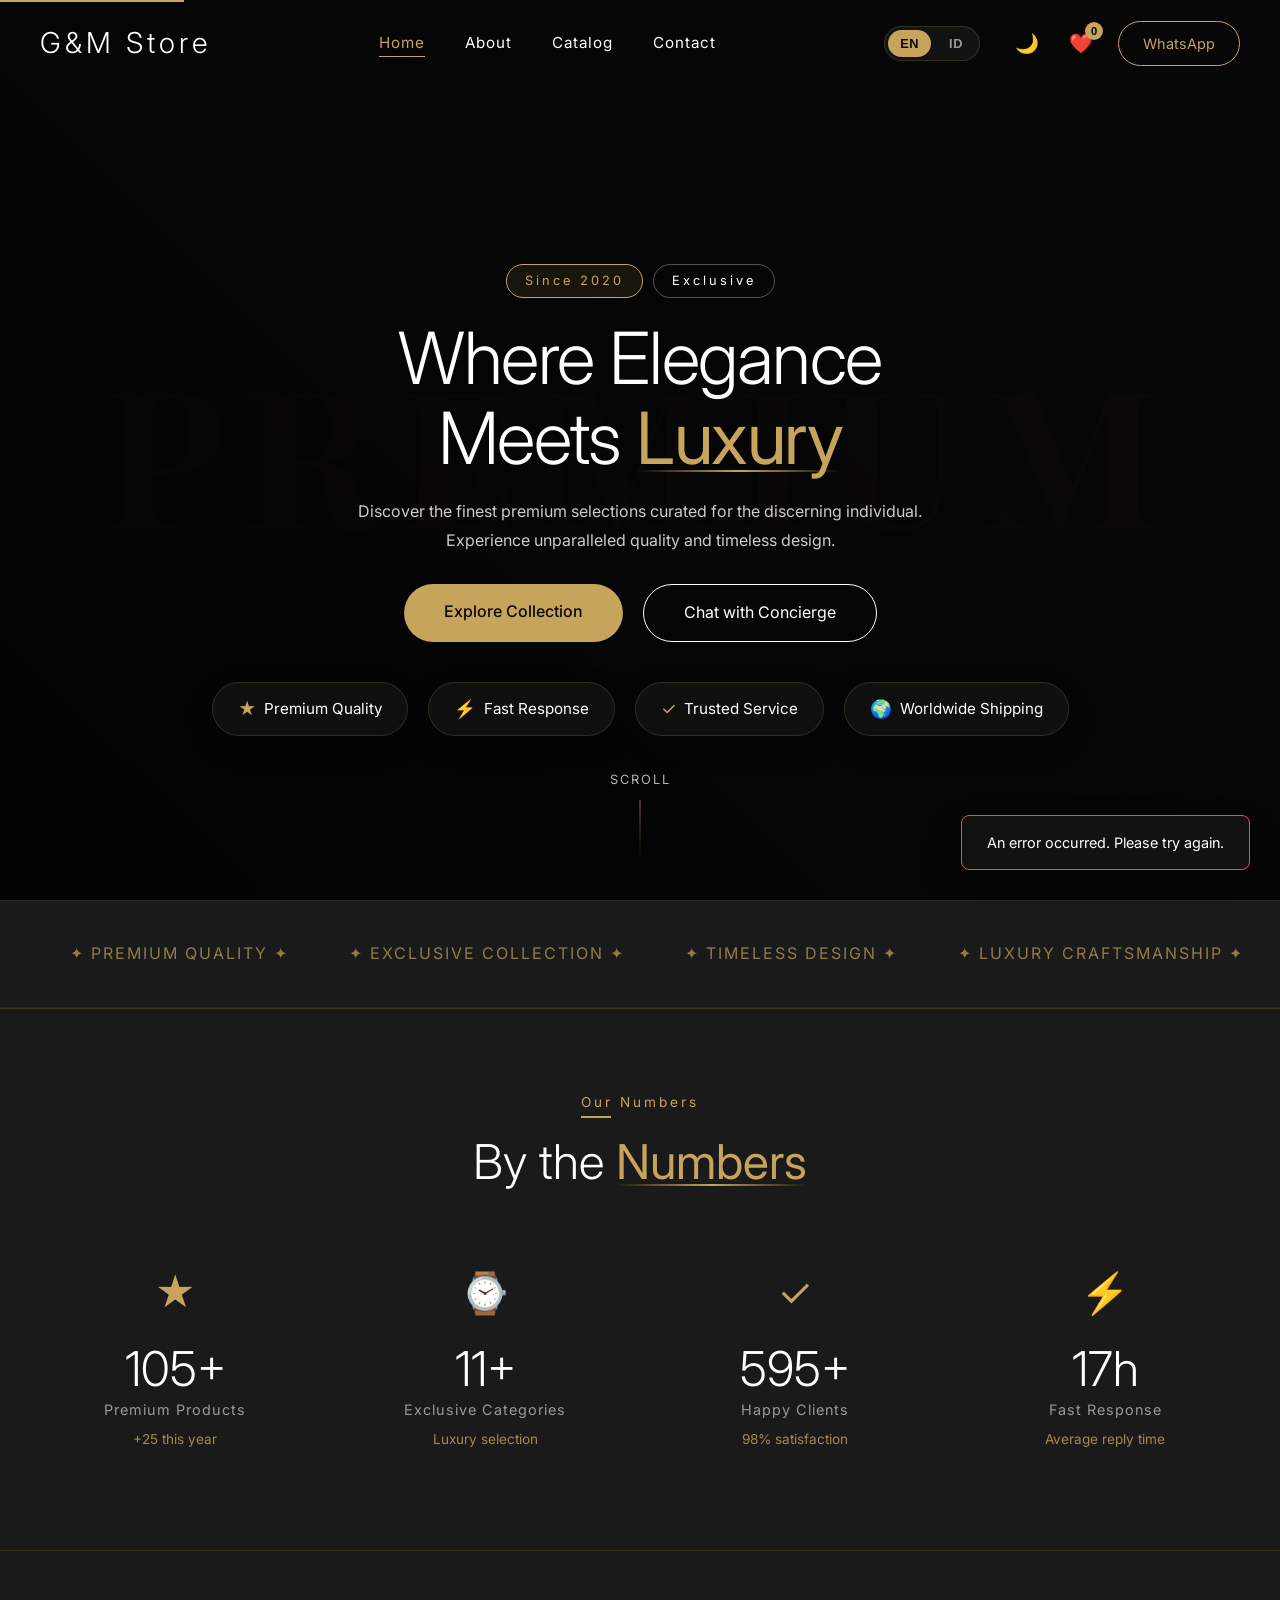
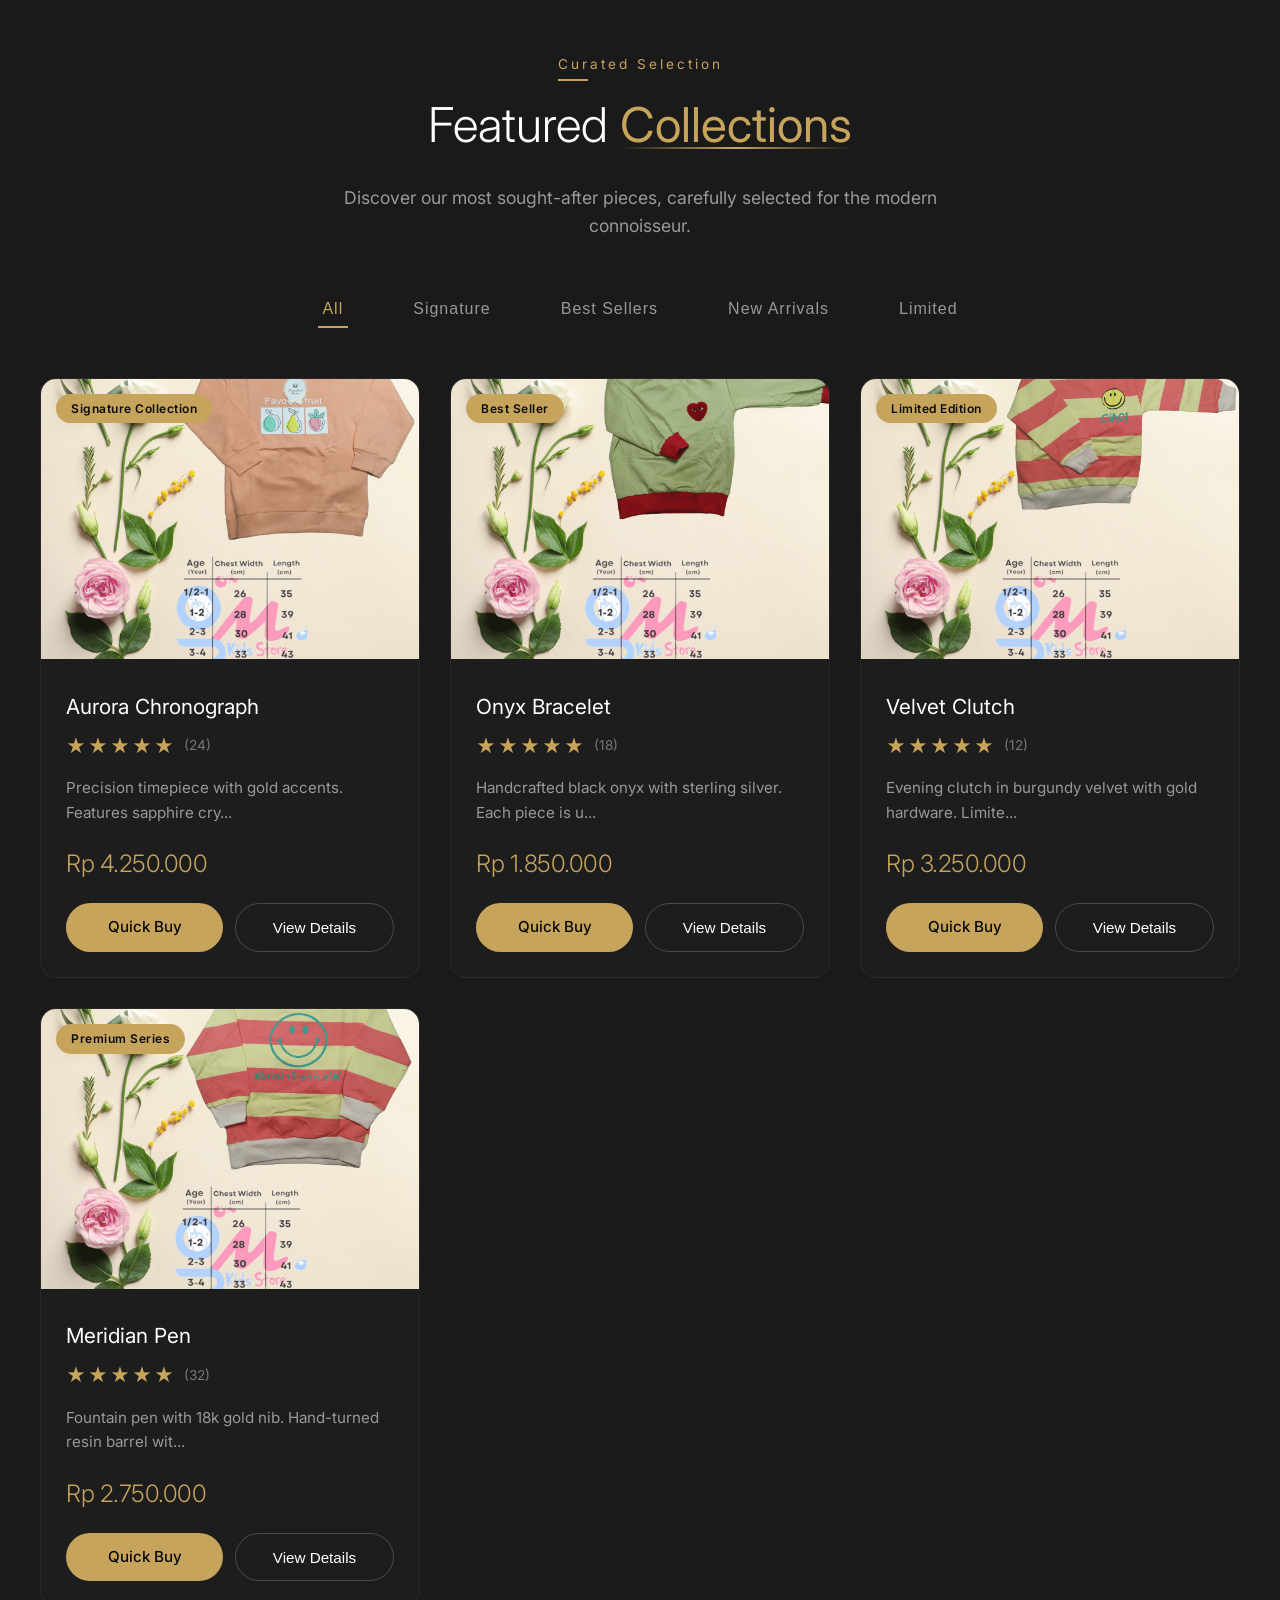
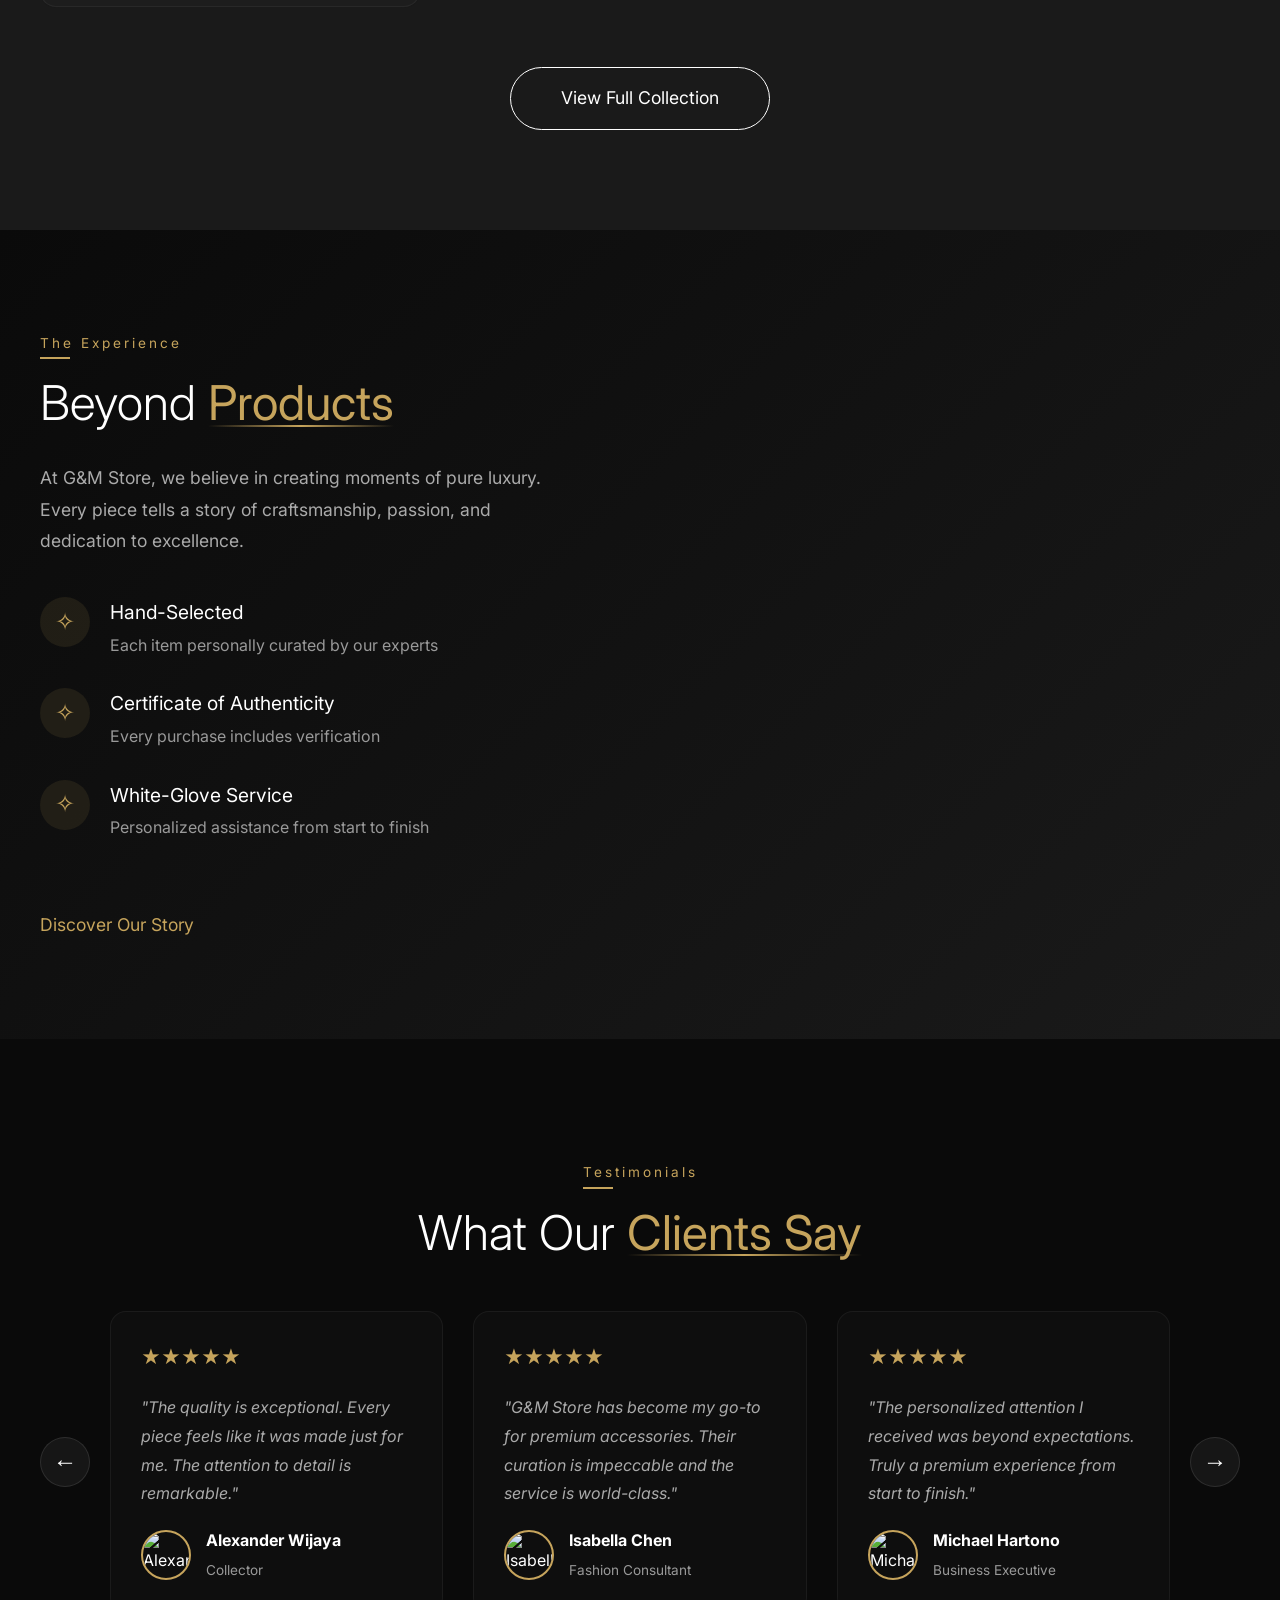
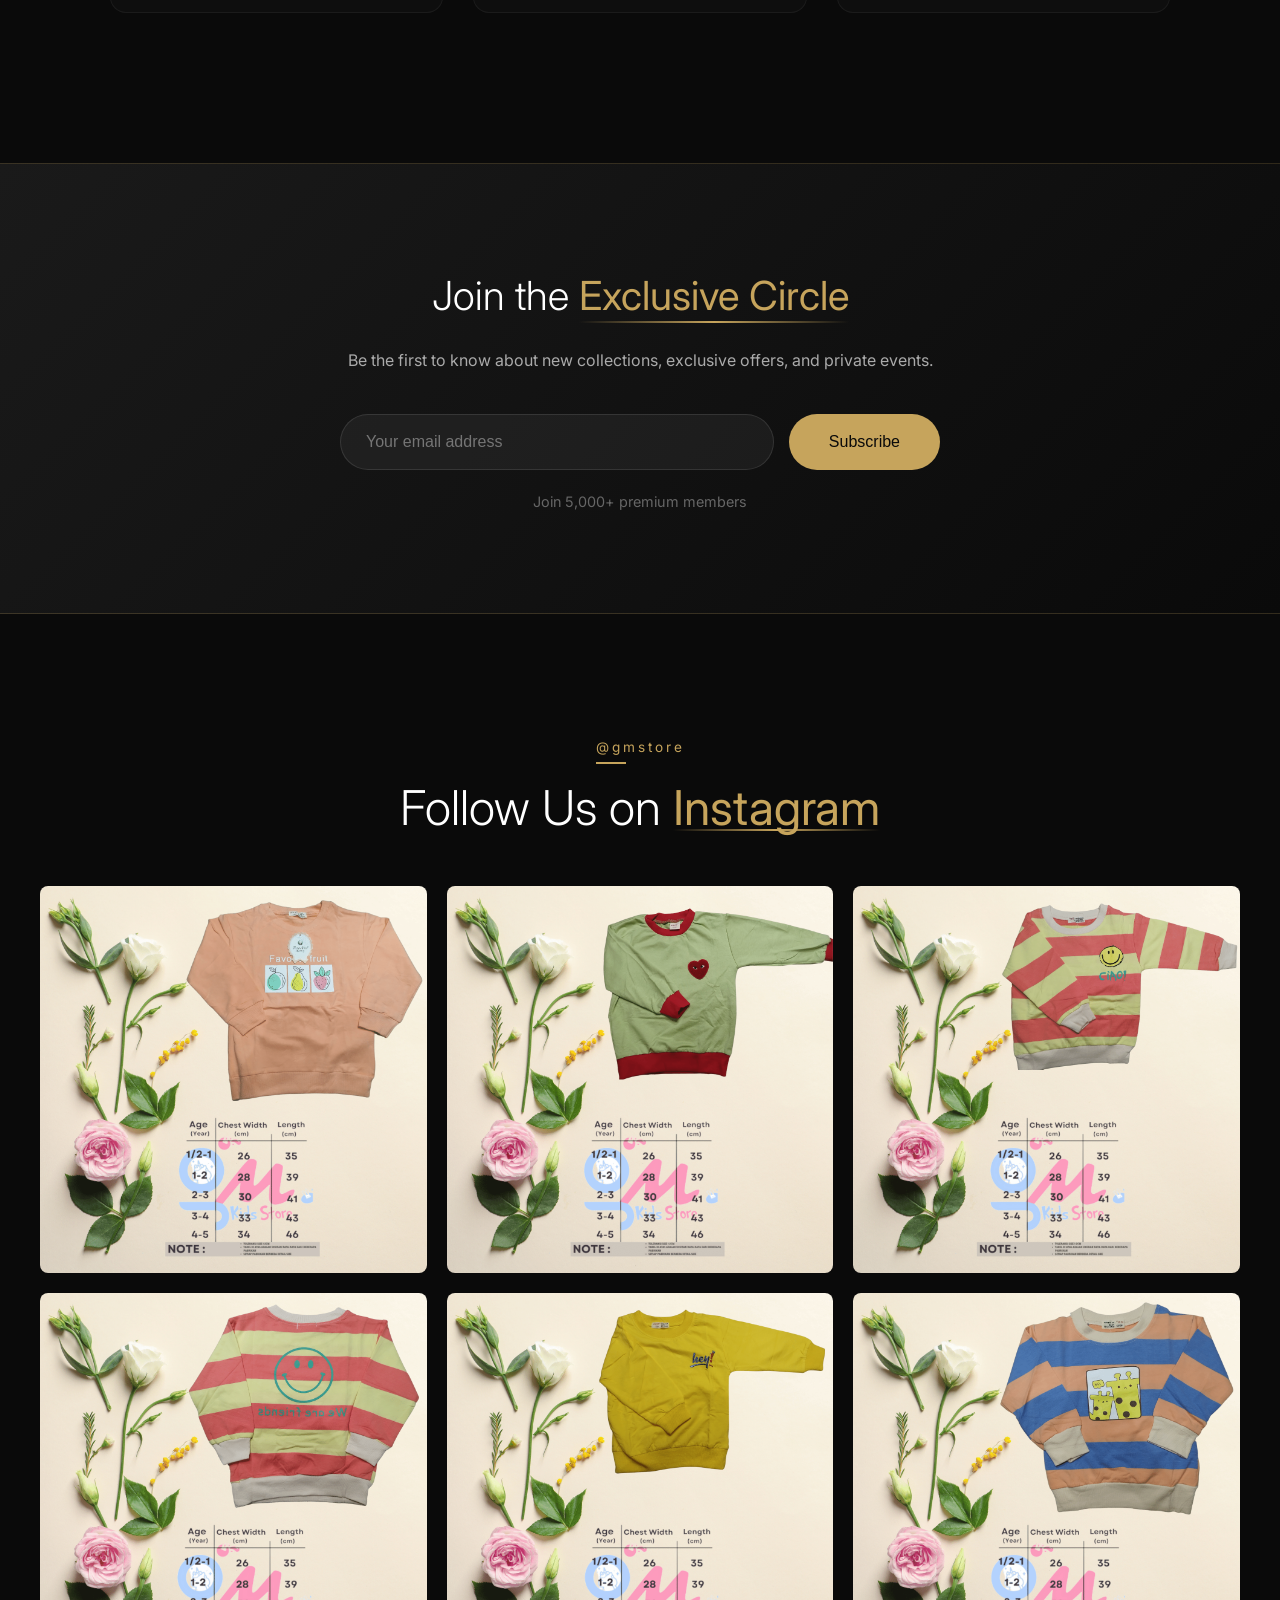
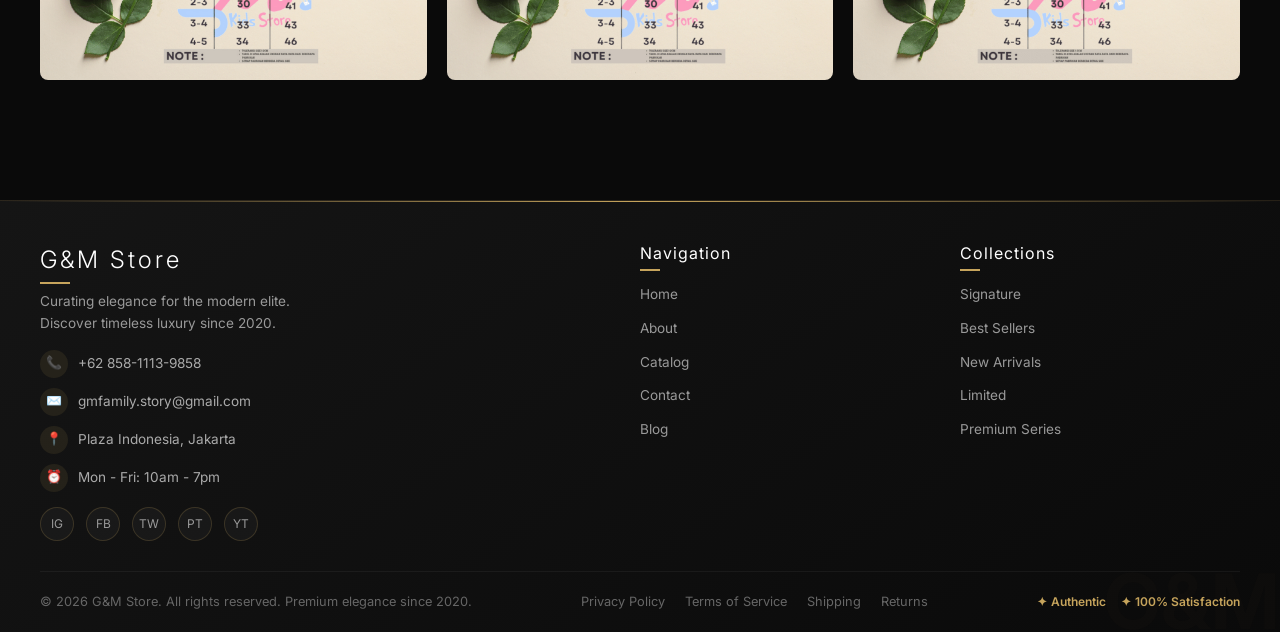
==== index.html @ 8f7eed67 "add website files (html, css, js, images) upload full structure website G&M Store" ====
<!doctype html>
<html lang="en">
  <head>
    <meta charset="UTF-8" />
    <meta name="viewport" content="width=device-width, initial-scale=1.0" />
    <meta
      name="description"
      content="G&M Store - Premium elegance since 2020. Temukan koleksi eksklusif produk premium berkualitas tinggi."
    />
    <meta
      name="keywords"
      content="premium store, luxury goods, exclusive collection, indonesia"
    />
    <meta name="author" content="G&M Store" />
    <meta property="og:title" content="G&M Store | Home of Premium Elegance" />
    <meta
      property="og:description"
      content="Discover the finest premium selections curated for the discerning individual."
    />
    <meta property="og:image" content="image/og-image.jpg" />
    <meta property="og:url" content="https://gmstore.com" />
    <meta name="twitter:card" content="summary_large_image" />
    <title>G&M Store | Home of Premium Elegance</title>
    <link rel="preload" href="style.css" as="style" />
    <link rel="preload" href="js/main.js" as="script" />
    <link rel="stylesheet" href="style.css" />
    <link rel="stylesheet" href="responsive.css" />
    <link
      href="https://fonts.googleapis.com/css2?family=Playfair+Display:wght@300;400;500;600;700&family=Inter:wght@300;400;500;600&display=swap"
      rel="stylesheet"
    />
    <link rel="icon" type="image/png" href="image/favicon.png" />
  </head>
  <body>
    <a href="#main-content" class="skip-link">Skip to main content</a>

    <div id="preloader">
      <div class="loader-logo">G&M Store</div>
      <div class="loader-progress">
        <div class="loader-progress-bar"></div>
      </div>
      <div class="loader-subtitle" data-i18n="preloader.subtitle">
        Premium Collection
      </div>
    </div>

    <header id="navbar">
      <div class="nav-container">
        <a href="index.html" class="logo" aria-label="G&M Store Home"
          >G&M Store</a
        >
        <nav class="nav-menu" id="navMenu" aria-label="Main navigation">
          <ul class="nav-list">
            <li>
              <a
                href="index.html"
                class="nav-link active"
                aria-current="page"
                data-i18n="nav.home"
                >Home</a
              >
            </li>
            <li>
              <a href="about.html" class="nav-link" data-i18n="nav.about"
                >About</a
              >
            </li>
            <li>
              <a href="catalog.html" class="nav-link" data-i18n="nav.catalog"
                >Catalog</a
              >
            </li>
            <li>
              <a href="contact.html" class="nav-link" data-i18n="nav.contact"
                >Contact</a
              >
            </li>
          </ul>
        </nav>
        <div class="nav-actions">
          <button
            class="theme-toggle"
            id="themeToggle"
            aria-label="Toggle dark mode"
          >
            <span class="theme-icon">🌙</span>
          </button>
          <button
            class="wishlist-indicator"
            id="wishlistIndicator"
            aria-label="Wishlist"
          >
            <span class="wishlist-icon">❤️</span>
            <span class="wishlist-count" id="wishlistCount">0</span>
          </button>
          <a
            href="https://wa.me/6285811139858?text=Hello%20G%26M%20Store%2C%20I%20need%20a%20premium%20product%20information"
            target="_blank"
            rel="noopener noreferrer"
            class="btn-whatsapp nav-wa"
            aria-label="Chat on WhatsApp"
            data-i18n="nav.whatsapp"
            >WhatsApp</a
          >
          <button
            class="hamburger"
            id="hamburger"
            aria-label="Menu"
            aria-expanded="false"
          >
            <span></span>
            <span></span>
            <span></span>
          </button>
        </div>
      </div>
    </header>

    <main id="main-content">
      <section id="home" class="hero">
        <div id="three-canvas" aria-hidden="true"></div>
        <div class="hero-overlay"></div>
        <div class="hero-backtext">PREMIUM</div>
        <div class="hero-content container">
          <div class="hero-badge-wrapper">
            <span class="hero-badge" data-i18n="hero.badge.since"
              >Since 2020</span
            >
            <span class="hero-badge-outline" data-i18n="hero.badge.exclusive"
              >Exclusive</span
            >
          </div>
          <h1 class="hero-title">
            <span class="title-line" data-i18n="hero.title.line1"
              >Where Elegance</span
            >
            <span class="title-line" data-i18n="hero.title.line2"
              >Meets <span class="gold-text">Luxury</span></span
            >
          </h1>
          <p class="hero-subtitle" data-i18n="hero.subtitle">
            Discover the finest premium selections curated for the discerning
            individual. Experience unparalleled quality and timeless design.
          </p>
          <div class="hero-buttons">
            <a
              href="#featured"
              class="btn-primary btn-glow"
              data-i18n="hero.button.collection"
              >Explore Collection</a
            >
            <a
              href="https://wa.me/6285811139858?text=Hello%20G%26M%20Store%2C%20I%20want%20to%20know%20more%20about%20your%20premium%20collection"
              target="_blank"
              rel="noopener noreferrer"
              class="btn-outline"
              data-i18n="hero.button.concierge"
              >Chat with Concierge</a
            >
          </div>
          <div class="floating-cards">
            <div class="glass-card" data-tooltip="Hand-selected premium items">
              <span class="card-icon">★</span>
              <span data-i18n="card.premium">Premium Quality</span>
            </div>
            <div class="glass-card" data-tooltip="Response within 24 hours">
              <span class="card-icon">⚡</span>
              <span data-i18n="card.fast">Fast Response</span>
            </div>
            <div class="glass-card" data-tooltip="100% satisfaction guaranteed">
              <span class="card-icon">✓</span>
              <span data-i18n="card.trusted">Trusted Service</span>
            </div>
            <div class="glass-card" data-tooltip="Free shipping worldwide">
              <span class="card-icon">🌍</span>
              <span data-i18n="card.shipping">Worldwide Shipping</span>
            </div>
          </div>
        </div>
        <div class="scroll-indicator" aria-hidden="true">
          <span class="scroll-text" data-i18n="hero.scroll">Scroll</span>
          <span class="scroll-line"></span>
        </div>
      </section>

      <section class="brand-showcase" aria-label="Brand highlights">
        <div class="container">
          <div class="marquee" aria-hidden="true">
            <div class="marquee-content">
              <span>✦ PREMIUM QUALITY ✦</span>
              <span>✦ EXCLUSIVE COLLECTION ✦</span>
              <span>✦ TIMELESS DESIGN ✦</span>
              <span>✦ LUXURY CRAFTSMANSHIP ✦</span>
              <span>✦ PREMIUM QUALITY ✦</span>
              <span>✦ EXCLUSIVE COLLECTION ✦</span>
            </div>
          </div>
        </div>
      </section>

      <section class="stats" aria-label="Company statistics">
        <div class="container">
          <div class="section-header centered">
            <span class="section-badge" data-i18n="stats.badge"
              >Our Numbers</span
            >
            <h2 class="section-title" data-i18n="stats.title">
              By the <span class="gold-text">Numbers</span>
            </h2>
          </div>
          <div class="stats-grid">
            <div class="stat-item">
              <div class="stat-icon">★</div>
              <div class="stat-number" data-target="150" data-suffix="+">0</div>
              <div class="stat-label" data-i18n="stats.products">
                Premium Products
              </div>
              <div class="stat-trend" data-i18n="stats.trend.products">
                +25 this year
              </div>
            </div>
            <div class="stat-item">
              <div class="stat-icon">⌚</div>
              <div class="stat-number" data-target="15" data-suffix="">0</div>
              <div class="stat-label" data-i18n="stats.categories">
                Exclusive Categories
              </div>
              <div class="stat-trend" data-i18n="stats.trend.categories">
                Luxury selection
              </div>
            </div>
            <div class="stat-item">
              <div class="stat-icon">✓</div>
              <div class="stat-number" data-target="850" data-suffix="+">0</div>
              <div class="stat-label" data-i18n="stats.clients">
                Happy Clients
              </div>
              <div class="stat-trend" data-i18n="stats.trend.clients">
                98% satisfaction
              </div>
            </div>
            <div class="stat-item">
              <div class="stat-icon">⚡</div>
              <div class="stat-number" data-target="24" data-suffix="h">0</div>
              <div class="stat-label" data-i18n="stats.response">
                Fast Response
              </div>
              <div class="stat-trend" data-i18n="stats.trend.response">
                Average reply time
              </div>
            </div>
          </div>
        </div>
      </section>

      <section id="featured" class="featured-collections">
        <div class="container">
          <div class="section-header">
            <span class="section-badge" data-i18n="featured.badge"
              >Curated Selection</span
            >
            <h2 class="section-title" data-i18n="featured.title">
              Featured <span class="gold-text">Collections</span>
            </h2>
            <p class="section-description" data-i18n="featured.description">
              Discover our most sought-after pieces, carefully selected for the
              modern connoisseur.
            </p>
          </div>
          <div class="collection-tabs" role="tablist">
            <button
              class="collection-tab active"
              data-category="all"
              role="tab"
              aria-selected="true"
              data-i18n="featured.tab.all"
            >
              All
            </button>
            <button
              class="collection-tab"
              data-category="Signature Collection"
              role="tab"
              data-i18n="featured.tab.signature"
            >
              Signature
            </button>
            <button
              class="collection-tab"
              data-category="Best Seller"
              role="tab"
              data-i18n="featured.tab.bestseller"
            >
              Best Sellers
            </button>
            <button
              class="collection-tab"
              data-category="New Arrival"
              role="tab"
              data-i18n="featured.tab.new"
            >
              New Arrivals
            </button>
            <button
              class="collection-tab"
              data-category="Limited Edition"
              role="tab"
              data-i18n="featured.tab.limited"
            >
              Limited
            </button>
          </div>
          <div class="product-grid" id="featuredProducts"></div>
          <div class="section-footer">
            <a
              href="catalog.html"
              class="btn-outline btn-large"
              data-i18n="featured.button.full"
              >View Full Collection</a
            >
          </div>
        </div>
      </section>

      <section class="experience-section" aria-label="Our experience">
        <div class="container">
          <div class="experience-grid">
            <div class="experience-content">
              <span class="section-badge" data-i18n="experience.badge"
                >The Experience</span
              >
              <h2 class="section-title" data-i18n="experience.title">
                Beyond <span class="gold-text">Products</span>
              </h2>
              <p class="experience-text" data-i18n="experience.text">
                At G&M Store, we believe in creating moments of pure luxury.
                Every piece tells a story of craftsmanship, passion, and
                dedication to excellence.
              </p>
              <div class="experience-features">
                <div class="exp-feature">
                  <div class="exp-icon">✧</div>
                  <div>
                    <h4 data-i18n="experience.feature1.title">Hand-Selected</h4>
                    <p data-i18n="experience.feature1.text">
                      Each item personally curated by our experts
                    </p>
                  </div>
                </div>
                <div class="exp-feature">
                  <div class="exp-icon">✧</div>
                  <div>
                    <h4 data-i18n="experience.feature2.title">
                      Certificate of Authenticity
                    </h4>
                    <p data-i18n="experience.feature2.text">
                      Every purchase includes verification
                    </p>
                  </div>
                </div>
                <div class="exp-feature">
                  <div class="exp-icon">✧</div>
                  <div>
                    <h4 data-i18n="experience.feature3.title">
                      White-Glove Service
                    </h4>
                    <p data-i18n="experience.feature3.text">
                      Personalized assistance from start to finish
                    </p>
                  </div>
                </div>
              </div>
              <a
                href="about.html"
                class="btn-link"
                data-i18n="experience.button"
                >Discover Our Story <span>→</span></a
              >
            </div>
          </div>
        </div>
      </section>

      <section class="testimonials" aria-label="Customer testimonials">
        <div class="container">
          <div class="section-header centered">
            <span class="section-badge" data-i18n="testimonials.badge"
              >Testimonials</span
            >
            <h2 class="section-title" data-i18n="testimonials.title">
              What Our <span class="gold-text">Clients Say</span>
            </h2>
          </div>
          <div class="testimonials-carousel" id="testimonialsCarousel">
            <button
              class="carousel-arrow prev"
              aria-label="Previous testimonial"
            >
              ←
            </button>
            <div class="testimonials-grid" id="testimonialsGrid"></div>
            <button class="carousel-arrow next" aria-label="Next testimonial">
              →
            </button>
          </div>
          <div class="carousel-dots" id="testimonialDots"></div>
        </div>
      </section>

      <section class="newsletter-section" aria-label="Newsletter subscription">
        <div class="container">
          <div class="newsletter-content">
            <h2 class="newsletter-title" data-i18n="newsletter.title">
              Join the <span class="gold-text">Exclusive Circle</span>
            </h2>
            <p class="newsletter-text" data-i18n="newsletter.text">
              Be the first to know about new collections, exclusive offers, and
              private events.
            </p>
            <form class="newsletter-form" id="newsletterForm" novalidate>
              <div class="form-group">
                <input
                  type="email"
                  placeholder="Your email address"
                  data-i18n-attr="placeholder:newsletter.placeholder"
                  required
                  aria-label="Email address"
                  pattern="[a-z0-9._%+-]+@[a-z0-9.-]+\.[a-z]{2,}$"
                />
                <div class="form-error" aria-live="polite"></div>
              </div>
              <button
                type="submit"
                class="btn-primary"
                data-i18n="newsletter.button"
              >
                Subscribe
              </button>
            </form>
            <div class="social-proof">
              <span data-i18n="newsletter.social"
                >Join 5,000+ premium members</span
              >
            </div>
          </div>
        </div>
      </section>

      <section class="instagram-showcase" aria-label="Instagram feed">
        <div class="container">
          <div class="section-header centered">
            <span class="section-badge" data-i18n="instagram.badge"
              >@gmstore</span
            >
            <h2 class="section-title" data-i18n="instagram.title">
              Follow Us on <span class="gold-text">Instagram</span>
            </h2>
          </div>
          <div class="instagram-grid" id="instagramGrid"></div>
        </div>
      </section>
    </main>

    <footer class="footer" aria-label="Footer">
      <div class="container">
        <div class="footer-grid">
          <div class="footer-brand">
            <h3>G&M Store</h3>
            <p data-i18n="footer.brand.text">
              Curating elegance for the modern elite. Discover timeless luxury
              since 2020.
            </p>
            <div class="footer-contact-item">
              <div class="footer-contact-icon" aria-hidden="true">📞</div>
              <a
                href="https://wa.me/6285811139858"
                target="_blank"
                rel="noopener noreferrer"
                >+62 858-1113-9858</a
              >
            </div>
            <div class="footer-contact-item">
              <div class="footer-contact-icon" aria-hidden="true">✉️</div>
              <a href="mailto:gmfamily.story@gmail.com"
                >gmfamily.story@gmail.com</a
              >
            </div>
            <div class="footer-contact-item">
              <div class="footer-contact-icon" aria-hidden="true">📍</div>
              <span>Plaza Indonesia, Jakarta</span>
            </div>
            <div class="footer-contact-item">
              <div class="footer-contact-icon" aria-hidden="true">⏰</div>
              <span>Mon - Fri: 10am - 7pm</span>
            </div>
            <div class="footer-social">
              <a
                href="#"
                class="social-icon"
                target="_blank"
                rel="noopener noreferrer"
                aria-label="Instagram"
                >IG</a
              >
              <a
                href="#"
                class="social-icon"
                target="_blank"
                rel="noopener noreferrer"
                aria-label="Facebook"
                >FB</a
              >
              <a
                href="#"
                class="social-icon"
                target="_blank"
                rel="noopener noreferrer"
                aria-label="Twitter"
                >TW</a
              >
              <a
                href="#"
                class="social-icon"
                target="_blank"
                rel="noopener noreferrer"
                aria-label="Pinterest"
                >PT</a
              >
              <a
                href="#"
                class="social-icon"
                target="_blank"
                rel="noopener noreferrer"
                aria-label="YouTube"
                >YT</a
              >
            </div>
          </div>
          <div class="footer-links">
            <h4 data-i18n="footer.navigation">Navigation</h4>
            <ul>
              <li><a href="index.html" data-i18n="nav.home">Home</a></li>
              <li><a href="about.html" data-i18n="nav.about">About Us</a></li>
              <li>
                <a href="catalog.html" data-i18n="nav.catalog">Catalog</a>
              </li>
              <li>
                <a href="contact.html" data-i18n="nav.contact">Contact</a>
              </li>
              <li><a href="#">Blog</a></li>
            </ul>
          </div>
          <div class="footer-links">
            <h4 data-i18n="footer.collections">Collections</h4>
            <ul>
              <li>
                <a
                  href="catalog.html?category=Signature"
                  data-i18n="featured.tab.signature"
                  >Signature Collection</a
                >
              </li>
              <li>
                <a
                  href="catalog.html?category=Best Seller"
                  data-i18n="featured.tab.bestseller"
                  >Best Sellers</a
                >
              </li>
              <li>
                <a
                  href="catalog.html?category=New Arrival"
                  data-i18n="featured.tab.new"
                  >New Arrivals</a
                >
              </li>
              <li>
                <a
                  href="catalog.html?category=Limited Edition"
                  data-i18n="featured.tab.limited"
                  >Limited Edition</a
                >
              </li>
              <li>
                <a href="catalog.html?category=Premium Series"
                  >Premium Series</a
                >
              </li>
            </ul>
          </div>
        </div>
        <div class="footer-bottom">
          <div class="footer-copyright">
            <p data-i18n="footer.copyright">
              © 2026 G&M Store. All rights reserved. Premium elegance since
              2020.
            </p>
          </div>
          <div class="footer-bottom-links">
            <a href="#" data-i18n="footer.privacy">Privacy Policy</a>
            <a href="#" data-i18n="footer.terms">Terms of Service</a>
            <a href="#" data-i18n="footer.shipping">Shipping</a>
            <a href="#" data-i18n="footer.returns">Returns</a>
          </div>
          <div class="footer-certification">
            <div class="cert-badge">
              <span>✦</span> <span data-i18n="footer.authentic">Authentic</span>
            </div>
            <div class="cert-badge">
              <span>✦</span>
              <span data-i18n="footer.satisfaction">100% Satisfaction</span>
            </div>
          </div>
        </div>
      </div>
    </footer>

    <div id="quickViewModal" class="modal" aria-hidden="true">
      <div class="modal-overlay" tabindex="-1"></div>
      <div
        class="modal-content"
        role="dialog"
        aria-modal="true"
        aria-labelledby="modalTitle"
      >
        <button class="modal-close" aria-label="Close modal">&times;</button>
        <div class="modal-grid">
          <div class="modal-image">
            <img
              src=""
              alt="Product Image"
              id="modalProductImage"
              loading="lazy"
            />
          </div>
          <div class="modal-details">
            <span class="modal-category" id="modalProductCategory"></span>
            <h2 class="modal-title" id="modalProductName"></h2>
            <div class="modal-rating">
              <span class="stars" id="modalProductStars">★★★★★</span>
              <span class="rating-text" id="modalProductReviews"></span>
            </div>
            <p class="modal-description" id="modalProductDescription"></p>

            <div class="modal-specs">
              <div class="spec-item">
                <span class="spec-label" data-i18n="modal.material"
                  >Material</span
                >
                <span class="spec-value" id="modalProductMaterial"></span>
              </div>
              <div class="spec-item">
                <span class="spec-label" data-i18n="modal.origin">Origin</span>
                <span class="spec-value" id="modalProductOrigin"></span>
              </div>
              <div class="spec-item">
                <span class="spec-label" data-i18n="modal.warranty"
                  >Warranty</span
                >
                <span class="spec-value" id="modalProductWarranty"></span>
              </div>
              <div class="spec-item">
                <span class="spec-label" data-i18n="modal.availability"
                  >Availability</span
                >
                <span class="spec-value" id="modalProductStock"></span>
              </div>
            </div>

            <div class="modal-price">
              <span class="price-label" data-i18n="modal.price">Price</span>
              <span class="price-value" id="modalProductPrice"></span>
            </div>

            <div class="modal-actions">
              <a
                href="#"
                id="modalWhatsAppBtn"
                target="_blank"
                rel="noopener noreferrer"
                class="btn-primary modal-wa"
                data-i18n="modal.wa"
                >Chat WhatsApp</a
              >
              <button
                class="btn-outline modal-wishlist"
                id="modalWishlistBtn"
                data-i18n="modal.wishlist.add"
              >
                Add to Wishlist
              </button>
            </div>

            <div class="modal-features" id="modalFeatures"></div>
          </div>
        </div>
      </div>
    </div>

    <div id="toast" class="toast" role="alert" aria-live="assertive"></div>

    <!-- HANYA SATU, jangan dobel -->
    <button id="backToTop" class="back-to-top" aria-label="Back to top">
      ↑
    </button>

    <script src="https://cdnjs.cloudflare.com/ajax/libs/three.js/r128/three.min.js"></script>
    <script src="js/i18n/en.js"></script>
    <script src="js/i18n/id.js"></script>
    <script src="js/i18n/i18n.js"></script>
    <script src="js/data/products.js"></script>
    <script src="js/utils/helpers.js"></script>
    <script src="js/components/wishlist.js"></script>
    <script src="js/components/modal.js"></script>
    <script src="js/main.js"></script>
    <script src="js/home.js"></script>
  </body>
</html>
---- style.css ----
:root {
  /* Color System */
  --black: #0a0a0a;
  --black-light: #1a1a1a;
  --charcoal: #2a2a2a;
  --dark-gray: #3a3a3a;
  --light-gray: #f5f5f5;
  --white: #ffffff;
  --gold: #c6a45c;
  --gold-light: #d4b47c;
  --gold-dark: #b08c4a;
  --beige: #f8f5f0;

  /* Typography */
  --font-primary:
    "Inter", -apple-system, BlinkMacSystemFont, "Segoe UI", sans-serif;
  --font-secondary: "Playfair Display", serif;

  /* Spacing */
  --spacing-xs: 0.5rem;
  --spacing-sm: 1rem;
  --spacing-md: 1.5rem;
  --spacing-lg: 2rem;
  --spacing-xl: 3rem;
  --spacing-xxl: 5rem;

  /* Effects */
  --shadow-sm: 0 5px 15px rgba(0, 0, 0, 0.1);
  --shadow-md: 0 10px 30px rgba(0, 0, 0, 0.15);
  --shadow-lg: 0 20px 40px rgba(0, 0, 0, 0.2);
  --shadow-gold: 0 10px 30px rgba(198, 164, 92, 0.2);

  --transition-fast: all 0.2s cubic-bezier(0.165, 0.84, 0.44, 1);
  --transition-base: all 0.3s cubic-bezier(0.165, 0.84, 0.44, 1);
  --transition-slow: all 0.5s cubic-bezier(0.165, 0.84, 0.44, 1);

  /* Z-index layers */
  --z-below: -1;
  --z-normal: 1;
  --z-above: 10;
  --z-dropdown: 100;
  --z-sticky: 200;
  --z-fixed: 300;
  --z-modal: 400;
  --z-popover: 500;
  --z-tooltip: 600;
  --z-toast: 700;
}

/* Reset & Base */
* {
  margin: 0;
  padding: 0;
  box-sizing: border-box;
}

html {
  scroll-behavior: smooth;
  scroll-padding-top: 80px;
}

body {
  font-family: var(--font-primary);
  background-color: var(--black);
  color: var(--white);
  line-height: 1.6;
  overflow-x: hidden;
  -webkit-font-smoothing: antialiased;
  -moz-osx-font-smoothing: grayscale;
}

/* Accessibility */
.skip-link {
  position: absolute;
  top: -40px;
  left: 0;
  background: var(--gold);
  color: var(--black);
  padding: 8px 16px;
  z-index: var(--z-fixed);
  text-decoration: none;
  transition: top 0.3s ease;
}

.skip-link:focus {
  top: 0;
}

/* Focus styles */
:focus-visible {
  outline: 2px solid var(--gold);
  outline-offset: 2px;
}

/* Container */
.container {
  max-width: 1400px;
  margin: 0 auto;
  padding: 0 40px;
  width: 100%;
}

/* Preloader */
#preloader {
  position: fixed;
  top: 0;
  left: 0;
  width: 100%;
  height: 100%;
  background: var(--black);
  display: flex;
  flex-direction: column;
  justify-content: center;
  align-items: center;
  z-index: var(--z-fixed);
  transition:
    opacity 0.5s ease,
    visibility 0.5s ease;
}

.loader-logo {
  font-size: clamp(1.5rem, 5vw, 2.5rem);
  font-weight: 300;
  letter-spacing: 8px;
  color: var(--gold);
  margin-bottom: 20px;
  opacity: 0;
  animation: fadeInUp 1s ease forwards 0.5s;
}

.loader-progress {
  width: 200px;
  height: 2px;
  background: rgba(255, 255, 255, 0.1);
  border-radius: 2px;
  overflow: hidden;
}

.loader-progress-bar {
  width: 0;
  height: 100%;
  background: linear-gradient(90deg, var(--gold), var(--gold-light));
  animation: progress 2s ease forwards;
}

@keyframes progress {
  0% {
    width: 0;
  }
  100% {
    width: 100%;
  }
}

.loader-subtitle {
  margin-top: 20px;
  color: #999;
  font-size: 0.9rem;
  letter-spacing: 2px;
  opacity: 0;
  animation: fadeIn 1s ease forwards 1.5s;
}

@keyframes fadeInUp {
  from {
    opacity: 0;
    transform: translateY(20px);
  }
  to {
    opacity: 1;
    transform: translateY(0);
  }
}

@keyframes fadeIn {
  from {
    opacity: 0;
  }
  to {
    opacity: 1;
  }
}

/* Navbar */
#navbar {
  position: fixed;
  top: 0;
  left: 0;
  width: 100%;
  z-index: var(--z-fixed);
  transition: var(--transition-base);
  padding: 20px 0;
  background: transparent;
}

#navbar.scrolled {
  background: rgba(10, 10, 10, 0.95);
  backdrop-filter: blur(10px);
  -webkit-backdrop-filter: blur(10px);
  padding: 10px 0;
  box-shadow: 0 4px 30px rgba(0, 0, 0, 0.1);
}

.nav-container {
  max-width: 1400px;
  margin: 0 auto;
  padding: 0 40px;
  display: flex;
  justify-content: space-between;
  align-items: center;
}

.logo {
  font-size: 1.8rem;
  font-weight: 300;
  letter-spacing: 4px;
  color: var(--white);
  text-decoration: none;
  transition: var(--transition-base);
}

.logo:hover {
  color: var(--gold);
}

.nav-list {
  display: flex;
  list-style: none;
  gap: 40px;
}

.nav-link {
  color: var(--white);
  text-decoration: none;
  font-size: 0.95rem;
  letter-spacing: 1px;
  transition: var(--transition-base);
  position: relative;
  padding: 5px 0;
}

.nav-link::after {
  content: "";
  position: absolute;
  bottom: 0;
  left: 0;
  width: 0;
  height: 1px;
  background: var(--gold);
  transition: width 0.3s ease;
}

.nav-link:hover::after,
.nav-link.active::after {
  width: 100%;
}

.nav-link:hover,
.nav-link.active {
  color: var(--gold);
}

.nav-actions {
  display: flex;
  align-items: center;
  gap: 20px;
}

/* Theme Toggle */
.theme-toggle {
  background: transparent;
  border: none;
  color: var(--white);
  font-size: 1.2rem;
  cursor: pointer;
  padding: 5px;
  border-radius: 50%;
  transition: var(--transition-base);
}

.theme-toggle:hover {
  color: var(--gold);
  transform: rotate(15deg);
}

/* Wishlist Indicator */
.wishlist-indicator {
  background: transparent;
  border: none;
  color: var(--white);
  font-size: 1.2rem;
  cursor: pointer;
  position: relative;
  padding: 5px;
  transition: var(--transition-base);
}

.wishlist-indicator:hover {
  color: var(--gold);
}

.wishlist-count {
  position: absolute;
  top: -5px;
  right: -5px;
  background: var(--gold);
  color: var(--black);
  font-size: 0.7rem;
  width: 18px;
  height: 18px;
  border-radius: 50%;
  display: flex;
  align-items: center;
  justify-content: center;
  font-weight: 600;
}

/* WhatsApp Button */
.btn-whatsapp {
  background: transparent;
  border: 1px solid var(--gold);
  color: var(--gold);
  padding: 10px 24px;
  border-radius: 30px;
  text-decoration: none;
  font-size: 0.9rem;
  transition: var(--transition-base);
  cursor: pointer;
}

.btn-whatsapp:hover {
  background: var(--gold);
  color: var(--black);
  transform: translateY(-2px);
}

/* Hamburger Menu */
.hamburger {
  display: none;
  flex-direction: column;
  cursor: pointer;
  background: transparent;
  border: none;
  padding: 10px;
}

.hamburger span {
  width: 25px;
  height: 2px;
  background: var(--white);
  margin: 3px 0;
  transition: var(--transition-base);
}

.hamburger.active span:nth-child(1) {
  transform: rotate(45deg) translate(5px, 5px);
}

.hamburger.active span:nth-child(2) {
  opacity: 0;
}

.hamburger.active span:nth-child(3) {
  transform: rotate(-45deg) translate(7px, -7px);
}

/* Page Header */
.page-header {
  padding: 180px 0 80px;
  background: linear-gradient(to bottom, var(--black-light), var(--black));
  text-align: center;
}

.page-header h1 {
  font-size: clamp(2rem, 5vw, 4rem);
  font-weight: 300;
  margin-bottom: 20px;
  animation: fadeInUp 0.6s ease;
}

.page-header p {
  color: #aaa;
  font-size: 1.1rem;
  max-width: 600px;
  margin: 0 auto;
  animation: fadeInUp 0.6s ease 0.2s both;
}

/* Hero Section */
.hero {
  position: relative;
  height: 100vh;
  min-height: 600px;
  display: flex;
  align-items: center;
  overflow: hidden;
}

#three-canvas {
  position: absolute;
  top: 0;
  left: 0;
  width: 100%;
  height: 100%;
  z-index: 1;
}

.hero-overlay {
  position: absolute;
  top: 0;
  left: 0;
  width: 100%;
  height: 100%;
  background: linear-gradient(
    45deg,
    rgba(0, 0, 0, 0.7) 0%,
    rgba(0, 0, 0, 0.3) 100%
  );
  z-index: 2;
}

.hero-backtext {
  position: absolute;
  top: 50%;
  left: 50%;
  transform: translate(-50%, -50%);
  font-size: 15vw;
  font-weight: 700;
  color: rgba(198, 164, 92, 0.03);
  white-space: nowrap;
  pointer-events: none;
  z-index: 1;
  font-family: var(--font-secondary);
  letter-spacing: 20px;
  animation: fadePulse 8s ease-in-out infinite;
}

@keyframes fadePulse {
  0%,
  100% {
    opacity: 0.3;
    transform: translate(-50%, -50%) scale(1);
  }
  50% {
    opacity: 0.5;
    transform: translate(-50%, -50%) scale(1.05);
  }
}

.hero-content {
  position: relative;
  z-index: 10;
  max-width: 900px;
  margin: 0 auto;
  padding: 0 20px;
  text-align: center;
  width: 100%;
}

.hero-badge-wrapper {
  display: flex;
  justify-content: center;
  align-items: center;
  gap: clamp(8px, 2vw, 15px);
  margin-bottom: clamp(20px, 4vh, 30px);
  flex-wrap: wrap;
  animation: fadeInUp 0.6s ease;
}

.hero-badge,
.hero-badge-outline {
  display: inline-block;
  font-size: clamp(0.7rem, 2vw, 0.85rem);
  letter-spacing: clamp(1px, 0.5vw, 3px);
  padding: clamp(5px, 1.5vh, 8px) clamp(12px, 3vw, 24px);
  border-radius: 40px;
  white-space: nowrap;
}

.hero-badge {
  border: 1px solid var(--gold);
  color: var(--gold);
  background: rgba(198, 164, 92, 0.1);
}

.hero-badge-outline {
  border: 1px solid rgba(255, 255, 255, 0.3);
  color: var(--white);
}

.hero-title {
  font-size: clamp(2rem, 8vw, 5.5rem);
  font-weight: 300;
  line-height: 1.1;
  margin-bottom: 25px;
  letter-spacing: -0.02em;
  animation: fadeInUp 0.6s ease 0.1s both;
}

.title-line {
  display: block;
}

.gold-text {
  color: var(--gold);
  font-weight: 400;
  position: relative;
  display: inline-block;
}

.gold-text::after {
  content: "";
  position: absolute;
  bottom: 5px;
  left: 0;
  width: 100%;
  height: 2px;
  background: linear-gradient(90deg, transparent, var(--gold), transparent);
}

.hero-subtitle {
  font-size: clamp(0.9rem, 2vw, 1.1rem);
  max-width: 600px;
  margin: 0 auto 40px;
  color: #ccc;
  line-height: 1.8;
  animation: fadeInUp 0.6s ease 0.2s both;
}

.hero-buttons {
  display: flex;
  justify-content: center;
  gap: 20px;
  margin-bottom: 60px;
  flex-wrap: wrap;
  animation: fadeInUp 0.6s ease 0.3s both;
}

.btn-glow {
  position: relative;
  overflow: hidden;
}

.btn-glow::after {
  content: "";
  position: absolute;
  top: -50%;
  left: -50%;
  width: 200%;
  height: 200%;
  background: radial-gradient(
    circle,
    rgba(255, 255, 255, 0.3) 0%,
    transparent 70%
  );
  opacity: 0;
  transition: opacity 0.3s ease;
}

.btn-glow:hover::after {
  opacity: 1;
}

.btn-primary {
  background: var(--gold);
  color: var(--black);
  padding: 15px 40px;
  border-radius: 40px;
  text-decoration: none;
  font-weight: 500;
  transition: var(--transition-base);
  border: none;
  cursor: pointer;
  display: inline-block;
  font-size: 1rem;
}

.btn-primary:hover {
  background: var(--gold-light);
  transform: translateY(-3px);
  box-shadow: var(--shadow-gold);
}

.btn-outline {
  background: transparent;
  color: var(--white);
  border: 1px solid var(--white);
  padding: 15px 40px;
  border-radius: 40px;
  text-decoration: none;
  transition: var(--transition-base);
  display: inline-block;
  font-size: 1rem;
}

.btn-outline:hover {
  background: var(--white);
  color: var(--black);
  transform: translateY(-3px);
}

.btn-large {
  padding: 16px 50px;
  font-size: 1.1rem;
}

/* Floating Cards */
.floating-cards {
  display: flex;
  justify-content: center;
  gap: 20px;
  flex-wrap: wrap;
  margin-top: 40px;
  animation: fadeInUp 0.6s ease 0.4s both;
}

.glass-card {
  display: inline-flex;
  align-items: center;
  gap: 8px;
  background: rgba(20, 20, 20, 0.7);
  backdrop-filter: blur(10px);
  -webkit-backdrop-filter: blur(10px);
  border: 1px solid rgba(198, 164, 92, 0.2);
  padding: 12px 25px;
  border-radius: 50px;
  color: var(--white);
  font-size: 0.95rem;
  box-shadow: var(--shadow-md);
  animation: float 3s ease-in-out infinite;
  position: relative;
  cursor: default;
}

.glass-card::before {
  content: attr(data-tooltip);
  position: absolute;
  bottom: 100%;
  left: 50%;
  transform: translateX(-50%);
  background: var(--gold);
  color: var(--black);
  padding: 5px 10px;
  border-radius: 4px;
  font-size: 0.8rem;
  white-space: nowrap;
  opacity: 0;
  visibility: hidden;
  transition: var(--transition-base);
  pointer-events: none;
}

.glass-card:hover::before {
  opacity: 1;
  visibility: visible;
  bottom: 120%;
}

.glass-card:nth-child(2) {
  animation-delay: 0.5s;
}

.glass-card:nth-child(3) {
  animation-delay: 1s;
}

.glass-card:nth-child(4) {
  animation-delay: 1.5s;
}

.card-icon {
  color: var(--gold);
  font-size: 1.1rem;
}

@keyframes float {
  0%,
  100% {
    transform: translateY(0);
  }
  50% {
    transform: translateY(-10px);
  }
}

/* Scroll Indicator */
.scroll-indicator {
  position: absolute;
  bottom: 40px;
  left: 50%;
  transform: translateX(-50%);
  z-index: 10;
  display: flex;
  flex-direction: column;
  align-items: center;
  gap: 10px;
  color: var(--white);
  opacity: 0.7;
  transition: var(--transition-base);
  cursor: pointer;
}

.scroll-indicator:hover {
  opacity: 1;
}

.scroll-text {
  font-size: 0.8rem;
  letter-spacing: 2px;
  text-transform: uppercase;
}

.scroll-line {
  width: 1px;
  height: 60px;
  background: linear-gradient(to bottom, var(--gold), transparent);
  animation: scrollDown 2s ease-in-out infinite;
}

@keyframes scrollDown {
  0% {
    transform: scaleY(0.3);
    opacity: 0.3;
  }
  50% {
    transform: scaleY(1);
    opacity: 1;
  }
  100% {
    transform: scaleY(0.3);
    opacity: 0.3;
  }
}

/* Stats Section */
.stats {
  background: var(--black-light);
  padding: 80px 0;
  border-top: 1px solid rgba(198, 164, 92, 0.2);
  border-bottom: 1px solid rgba(198, 164, 92, 0.2);
}

.stats-grid {
  display: grid;
  grid-template-columns: repeat(4, 1fr);
  gap: 40px;
  text-align: center;
}

.stat-item {
  padding: 20px;
  transition: var(--transition-base);
}

.stat-item:hover {
  transform: translateY(-5px);
}

.stat-icon {
  font-size: 2.5rem;
  color: var(--gold);
  margin-bottom: 15px;
}

.stat-number {
  font-size: 3rem;
  font-weight: 300;
  color: var(--white);
  line-height: 1.2;
}

.stat-label {
  color: #999;
  font-size: 0.9rem;
  letter-spacing: 1px;
  margin-bottom: 8px;
}

.stat-trend {
  color: var(--gold);
  font-size: 0.85rem;
  opacity: 0.8;
}

/* About Section */
.about-detail {
  padding: 120px 0;
  background: var(--black);
}

.about-grid {
  display: grid;
  grid-template-columns: 1fr 1fr;
  gap: 80px;
  align-items: center;
}

.section-badge {
  display: inline-block;
  color: var(--gold);
  font-size: 0.85rem;
  letter-spacing: 3px;
  margin-bottom: 20px;
  position: relative;
}

.section-badge::after {
  content: "";
  position: absolute;
  bottom: -5px;
  left: 0;
  width: 30px;
  height: 2px;
  background: var(--gold);
}

.section-title {
  font-size: clamp(2rem, 4vw, 3rem);
  font-weight: 300;
  margin-bottom: 30px;
  line-height: 1.2;
}

.about-text {
  color: #aaa;
  margin-bottom: 30px;
  font-size: 1.1rem;
  line-height: 1.8;
}

.values-grid {
  display: grid;
  grid-template-columns: repeat(2, 1fr);
  gap: 30px;
  margin-top: 40px;
}

.value-item {
  padding: 25px;
  background: rgba(255, 255, 255, 0.02);
  border: 1px solid rgba(255, 255, 255, 0.05);
  border-radius: 12px;
  transition: var(--transition-base);
  opacity: 0;
  animation: fadeInUp 0.6s ease forwards;
}

.value-item:hover {
  border-color: var(--gold);
  transform: translateY(-5px);
}

.value-icon {
  font-size: 2rem;
  color: var(--gold);
  margin-bottom: 15px;
}

.value-item h3 {
  color: var(--white);
  margin-bottom: 10px;
  font-size: 1.2rem;
  font-weight: 400;
}

.value-item p {
  color: #999;
  font-size: 0.95rem;
  line-height: 1.6;
}

.about-image {
  position: relative;
  overflow: hidden;
  border-radius: 12px;
}

.about-image img {
  width: 100%;
  height: auto;
  border-radius: 4px;
  box-shadow: var(--shadow-lg);
  transition: transform 0.5s ease;
}

.about-image:hover img {
  transform: scale(1.02);
}

/* Featured Collections */
.featured-collections {
  padding: 100px 0;
  background: var(--black-light);
}

.section-header {
  text-align: center;
  margin-bottom: 50px;
}

.section-header.centered {
  text-align: center;
}

.section-description {
  color: #999;
  font-size: 1.1rem;
  max-width: 600px;
  margin: 20px auto 0;
}

/* Collection Tabs */
.collection-tabs {
  display: flex;
  justify-content: center;
  gap: 20px;
  margin-bottom: 50px;
  flex-wrap: wrap;
}

.collection-tab {
  background: transparent;
  border: none;
  color: #999;
  font-size: 1rem;
  padding: 10px 25px;
  cursor: pointer;
  transition: var(--transition-base);
  position: relative;
  letter-spacing: 1px;
}

.collection-tab::after {
  content: "";
  position: absolute;
  bottom: 0;
  left: 50%;
  transform: translateX(-50%);
  width: 0;
  height: 2px;
  background: var(--gold);
  transition: width 0.3s ease;
}

.collection-tab:hover,
.collection-tab.active {
  color: var(--gold);
}

.collection-tab.active::after {
  width: 30px;
}

/* Product Grid */
.product-grid {
  display: grid;
  grid-template-columns: repeat(auto-fill, minmax(280px, 1fr));
  gap: 30px;
  margin: 0 auto;
}

/* Product Card */
.product-card {
  position: relative;
  background: rgba(30, 30, 30, 0.8);
  backdrop-filter: blur(10px);
  -webkit-backdrop-filter: blur(10px);
  border: 1px solid rgba(255, 255, 255, 0.05);
  border-radius: 16px;
  overflow: hidden;
  transition: var(--transition-base);
  cursor: pointer;
  animation: fadeInUp 0.6s ease;
}

.product-grid:has(.product-card:only-child) {
  grid-template-columns: repeat(auto-fill, minmax(280px, 1fr));
}

.product-grid:has(.product-card:only-child) .product-card {
  max-width: 350px;
  margin: 0 auto;
}

.product-card:hover {
  transform: translateY(-10px);
  border-color: var(--gold);
  box-shadow: var(--shadow-lg);
}

.product-badge {
  position: absolute;
  top: 15px;
  left: 15px;
  background: var(--gold);
  color: var(--black);
  padding: 5px 15px;
  border-radius: 25px;
  font-size: 0.75rem;
  font-weight: 600;
  letter-spacing: 0.5px;
  z-index: 2;
}

.product-image {
  width: 100%;
  height: 280px;
  object-fit: cover;
  transition: transform 0.6s ease;
}

.product-card:hover .product-image {
  transform: scale(1.05);
}

.product-info {
  padding: 25px;
}

.product-name {
  font-size: 1.3rem;
  font-weight: 400;
  margin-bottom: 8px;
  color: var(--white);
  line-height: 1.4;
}

.product-category {
  color: var(--gold);
  font-size: 0.85rem;
  letter-spacing: 1px;
  margin-bottom: 10px;
  text-transform: uppercase;
}

.product-rating {
  display: flex;
  align-items: center;
  gap: 8px;
  margin: 10px 0;
}

.stars {
  color: var(--gold);
  letter-spacing: 2px;
}

.rating-count {
  color: #777;
  font-size: 0.85rem;
}

.product-description {
  color: #999;
  font-size: 0.95rem;
  line-height: 1.6;
  margin: 15px 0;
}

.product-price {
  font-size: 1.5rem;
  color: var(--gold);
  font-weight: 300;
  margin: 20px 0;
  letter-spacing: -0.5px;
}

.product-actions {
  display: flex;
  gap: 12px;
}

.btn-wa-small {
  flex: 1;
  background: var(--gold);
  color: var(--black);
  padding: 12px 20px;
  border-radius: 40px;
  text-decoration: none;
  font-size: 0.95rem;
  font-weight: 500;
  text-align: center;
  transition: var(--transition-base);
  border: none;
  cursor: pointer;
}

.btn-wa-small:hover {
  background: var(--gold-light);
  transform: translateY(-2px);
}

.btn-detail {
  flex: 1;
  background: transparent;
  border: 1px solid rgba(255, 255, 255, 0.2);
  color: var(--white);
  padding: 12px 20px;
  border-radius: 40px;
  font-size: 0.95rem;
  cursor: pointer;
  transition: var(--transition-base);
}

.btn-detail:hover {
  border-color: var(--gold);
  color: var(--gold);
}

@media (max-width: 1023px) {
  .product-card {
    flex: 1 1 calc(50% - 15px);
    min-width: 250px;
  }
}

@media (max-width: 767px) {
  .product-card {
    flex: 1 1 100%;
    max-width: 400px;
    margin: 0 auto;
  }
}

/* Untuk kasus hanya 1 produk */
.product-grid.single-product {
  display: flex;
  justify-content: center;
}

.product-grid.single-product .product-card {
  max-width: 350px;
  width: 100%;
}

@media (max-width: 767px) {
  .product-grid.single-product .product-card {
    max-width: 100%;
  }
}

/* Quick Actions */
.quick-actions {
  position: absolute;
  top: 15px;
  right: 15px;
  display: flex;
  gap: 8px;
  z-index: 2;
  opacity: 0;
  transform: translateY(-10px);
  transition: var(--transition-base);
}

.product-card:hover .quick-actions {
  opacity: 1;
  transform: translateY(0);
}

.quick-action-btn {
  width: 40px;
  height: 40px;
  border-radius: 50%;
  background: rgba(10, 10, 10, 0.8);
  backdrop-filter: blur(5px);
  -webkit-backdrop-filter: blur(5px);
  border: 1px solid rgba(255, 255, 255, 0.1);
  color: var(--white);
  font-size: 1.1rem;
  cursor: pointer;
  transition: var(--transition-base);
  display: flex;
  align-items: center;
  justify-content: center;
}

.quick-action-btn:hover {
  background: var(--gold);
  color: var(--black);
  transform: scale(1.1);
}

.quick-action-btn.active {
  background: var(--gold);
  color: var(--black);
}

/* Section Footer */
.section-footer {
  text-align: center;
  margin-top: 60px;
}

.btn-link {
  color: var(--gold);
  text-decoration: none;
  font-size: 1.1rem;
  display: inline-flex;
  align-items: center;
  gap: 10px;
  transition: var(--transition-base);
  margin-top: 30px;
}

.btn-link:hover {
  gap: 15px;
  color: var(--gold-light);
}

/* Experience Section */
.experience-section {
  padding: 100px 0;
  background: linear-gradient(135deg, var(--black), var(--black-light));
}

.experience-grid {
  display: grid;
  grid-template-columns: 1fr 1fr;
  gap: 60px;
  align-items: center;
}

.experience-content {
  padding-right: 40px;
}

.experience-text {
  color: #aaa;
  font-size: 1.1rem;
  line-height: 1.8;
  margin: 30px 0;
}

.experience-features {
  margin: 40px 0;
}

.exp-feature {
  display: flex;
  gap: 20px;
  margin-bottom: 30px;
}

.exp-icon {
  width: 50px;
  height: 50px;
  background: rgba(198, 164, 92, 0.1);
  border-radius: 50%;
  display: flex;
  align-items: center;
  justify-content: center;
  color: var(--gold);
  font-size: 1.5rem;
  flex-shrink: 0;
}

.exp-feature h4 {
  color: var(--white);
  font-size: 1.2rem;
  margin-bottom: 5px;
  font-weight: 400;
}

.exp-feature p {
  color: #999;
  line-height: 1.6;
}

.experience-image {
  position: relative;
  overflow: hidden;
  border-radius: 20px;
}

.experience-image img {
  width: 100%;
  border-radius: 20px;
  box-shadow: var(--shadow-lg);
  transition: transform 0.5s ease;
}

.experience-image:hover img {
  transform: scale(1.02);
}

.experience-badge {
  position: absolute;
  bottom: -20px;
  right: -20px;
  width: 160px;
  height: 160px;
  background: var(--gold);
  border-radius: 50%;
  display: flex;
  flex-direction: column;
  align-items: center;
  justify-content: center;
  text-align: center;
  color: var(--black);
  box-shadow: var(--shadow-gold);
}

.badge-year {
  font-size: 2rem;
  font-weight: 700;
  line-height: 1;
}

.badge-text {
  font-size: 0.9rem;
  margin-top: 5px;
  max-width: 100px;
}

/* Catalog Page */
.catalog-page {
  padding: 80px 0 120px;
  background: var(--black-light);
}

.catalog-toolbar {
  max-width: 1200px;
  margin: 0 auto 50px;
  display: flex;
  flex-direction: column;
  gap: 30px;
}

.search-input {
  width: 100%;
  padding: 15px 25px;
  background: rgba(255, 255, 255, 0.05);
  border: 1px solid rgba(255, 255, 255, 0.1);
  border-radius: 50px;
  color: var(--white);
  font-size: 1rem;
  transition: var(--transition-base);
}

.search-input:focus {
  outline: none;
  border-color: var(--gold);
  background: rgba(255, 255, 255, 0.1);
}

.search-input::placeholder {
  color: #666;
}

.filter-buttons {
  display: flex;
  flex-wrap: wrap;
  justify-content: center;
  gap: 15px;
}

.filter-btn {
  background: transparent;
  border: 1px solid rgba(255, 255, 255, 0.1);
  color: var(--white);
  padding: 10px 25px;
  border-radius: 30px;
  cursor: pointer;
  transition: var(--transition-base);
  font-size: 0.9rem;
}

.filter-btn:hover,
.filter-btn.active {
  background: var(--gold);
  border-color: var(--gold);
  color: var(--black);
}

.no-results {
  text-align: center;
  padding: 60px;
  color: #999;
  display: none;
}

/* Testimonials Section */
.testimonials {
  padding: 120px 0;
  background: var(--black);
}

.testimonials-carousel {
  position: relative;
  display: flex;
  align-items: center;
  gap: 20px;
}

.carousel-arrow {
  width: 50px;
  height: 50px;
  border-radius: 50%;
  background: rgba(255, 255, 255, 0.05);
  border: 1px solid rgba(255, 255, 255, 0.1);
  color: var(--white);
  font-size: 1.5rem;
  cursor: pointer;
  transition: var(--transition-base);
  display: flex;
  align-items: center;
  justify-content: center;
  flex-shrink: 0;
}

.carousel-arrow:hover {
  background: var(--gold);
  color: var(--black);
  border-color: var(--gold);
}

.testimonials-grid {
  display: grid;
  grid-template-columns: repeat(3, 1fr);
  gap: 30px;
  flex: 1;
}

.carousel-dots {
  display: flex;
  justify-content: center;
  gap: 10px;
  margin-top: 30px;
}

.carousel-dot {
  width: 10px;
  height: 10px;
  border-radius: 50%;
  background: rgba(255, 255, 255, 0.2);
  cursor: pointer;
  transition: var(--transition-base);
  border: none;
}

.carousel-dot:hover,
.carousel-dot.active {
  background: var(--gold);
  transform: scale(1.2);
}

.testimonial-card {
  background: rgba(255, 255, 255, 0.02);
  border: 1px solid rgba(255, 255, 255, 0.05);
  border-radius: 16px;
  padding: 30px;
  transition: var(--transition-base);
}

.testimonial-card:hover {
  border-color: var(--gold);
  transform: translateY(-10px);
}

.testimonial-rating {
  color: var(--gold);
  font-size: 1.2rem;
  margin-bottom: 20px;
}

.testimonial-content {
  color: #aaa;
  line-height: 1.8;
  margin-bottom: 20px;
  font-style: italic;
}

.testimonial-author {
  display: flex;
  align-items: center;
  gap: 15px;
}

.author-image {
  width: 50px;
  height: 50px;
  border-radius: 50%;
  object-fit: cover;
  border: 2px solid var(--gold);
}

.testimonial-author h4 {
  color: var(--white);
  margin-bottom: 3px;
}

.testimonial-author span {
  color: #999;
  font-size: 0.85rem;
}

/* Brand Showcase */
.brand-showcase {
  padding: 40px 0;
  background: var(--black-light);
  border-top: 1px solid rgba(198, 164, 92, 0.1);
  border-bottom: 1px solid rgba(198, 164, 92, 0.1);
  overflow: hidden;
}

.marquee {
  width: 100%;
  overflow: hidden;
}

.marquee-content {
  display: flex;
  animation: marquee 20s linear infinite;
  white-space: nowrap;
}

.marquee-content span {
  padding: 0 30px;
  color: var(--gold);
  font-size: 1rem;
  letter-spacing: 2px;
  opacity: 0.7;
}

@keyframes marquee {
  0% {
    transform: translateX(0);
  }
  100% {
    transform: translateX(-50%);
  }
}

/* Newsletter Section */
.newsletter-section {
  padding: 100px 0;
  background: linear-gradient(135deg, var(--black-light), var(--black));
  border-top: 1px solid rgba(198, 164, 92, 0.2);
  border-bottom: 1px solid rgba(198, 164, 92, 0.2);
}

.newsletter-content {
  max-width: 600px;
  margin: 0 auto;
  text-align: center;
}

.newsletter-title {
  font-size: clamp(2rem, 4vw, 2.5rem);
  font-weight: 300;
  margin-bottom: 20px;
}

.newsletter-text {
  color: #aaa;
  margin-bottom: 40px;
}

.newsletter-form {
  display: flex;
  gap: 15px;
  margin-bottom: 20px;
}

.form-group {
  flex: 1;
  position: relative;
}

.newsletter-form input {
  width: 100%;
  padding: 18px 25px;
  background: rgba(255, 255, 255, 0.05);
  border: 1px solid rgba(255, 255, 255, 0.1);
  border-radius: 50px;
  color: var(--white);
  font-size: 1rem;
  transition: var(--transition-base);
}

.newsletter-form input:focus {
  outline: none;
  border-color: var(--gold);
}

.newsletter-form input.error {
  border-color: #ff4444;
}

.form-error {
  position: absolute;
  top: 100%;
  left: 25px;
  color: #ff4444;
  font-size: 0.8rem;
  margin-top: 5px;
  text-align: left;
}

.newsletter-form button {
  padding: 18px 40px;
  white-space: nowrap;
}

.social-proof {
  color: #666;
  font-size: 0.9rem;
}

/* Instagram Showcase */
.instagram-showcase {
  padding: 120px 0;
  background: var(--black);
}

.instagram-grid {
  display: grid;
  grid-template-columns: repeat(3, 1fr);
  gap: 20px;
}

.instagram-item {
  position: relative;
  aspect-ratio: 1;
  overflow: hidden;
  border-radius: 8px;
  cursor: pointer;
}

.instagram-item img {
  width: 100%;
  height: 100%;
  object-fit: cover;
  transition: transform 0.5s ease;
}

.instagram-item:hover img {
  transform: scale(1.1);
}

.instagram-overlay {
  position: absolute;
  bottom: 0;
  left: 0;
  right: 0;
  background: linear-gradient(to top, rgba(0, 0, 0, 0.8), transparent);
  padding: 20px;
  color: var(--white);
  display: flex;
  gap: 20px;
  opacity: 0;
  transition: opacity 0.3s ease;
}

.instagram-item:hover .instagram-overlay {
  opacity: 1;
}

/* Contact Page */
.contact-page {
  padding: 80px 0 120px;
  background: var(--black);
}

.contact-grid {
  display: grid;
  grid-template-columns: 1fr 1fr;
  gap: 60px;
}

.contact-info {
  padding-right: 40px;
}

.contact-text {
  color: #aaa;
  margin-bottom: 40px;
  font-size: 1.1rem;
  line-height: 1.8;
}

.contact-details {
  display: flex;
  flex-direction: column;
  gap: 20px;
  margin-bottom: 40px;
}

.contact-card {
  display: flex;
  align-items: flex-start;
  gap: 20px;
  padding: 25px;
  background: rgba(255, 255, 255, 0.02);
  border: 1px solid rgba(255, 255, 255, 0.05);
  border-radius: 12px;
  transition: var(--transition-base);
}

.contact-card:hover {
  border-color: var(--gold);
  transform: translateX(10px);
}

.contact-icon {
  width: 50px;
  height: 50px;
  background: rgba(198, 164, 92, 0.1);
  border-radius: 50%;
  display: flex;
  align-items: center;
  justify-content: center;
  color: var(--gold);
  font-size: 1.5rem;
  flex-shrink: 0;
}

.contact-card h4 {
  color: var(--white);
  margin-bottom: 5px;
  font-weight: 400;
}

.contact-card a,
.contact-card p {
  color: #aaa;
  text-decoration: none;
  transition: var(--transition-base);
  line-height: 1.6;
}

.contact-card a:hover {
  color: var(--gold);
}

.direct-wa {
  margin-top: 30px;
}

.contact-form-container {
  background: rgba(255, 255, 255, 0.02);
  border: 1px solid rgba(255, 255, 255, 0.05);
  border-radius: 20px;
  padding: 40px;
}

.contact-form h3 {
  margin-bottom: 30px;
  color: var(--white);
  font-weight: 300;
  letter-spacing: 1px;
  font-size: 1.8rem;
}

.contact-form input,
.contact-form textarea,
.contact-form select {
  width: 100%;
  padding: 15px 0;
  background: transparent;
  border: none;
  border-bottom: 1px solid rgba(255, 255, 255, 0.1);
  color: var(--white);
  margin-bottom: 30px;
  transition: var(--transition-base);
  font-family: inherit;
}

.contact-form select {
  cursor: pointer;
}

.contact-form select option {
  background: var(--black-light);
  color: var(--white);
}

.contact-form input:focus,
.contact-form textarea:focus,
.contact-form select:focus {
  outline: none;
  border-bottom-color: var(--gold);
}

.contact-form textarea {
  resize: vertical;
  min-height: 100px;
}

.form-submit {
  width: 100%;
  margin-top: 20px;
}

/* Map Section */
.map-section {
  padding: 0 0 120px;
  background: var(--black);
}

.map-placeholder {
  height: 400px;
  background: linear-gradient(45deg, var(--black-light), var(--dark-gray));
  border-radius: 12px;
  position: relative;
  overflow: hidden;
  border: 1px solid rgba(198, 164, 92, 0.2);
  cursor: pointer;
  transition: var(--transition-base);
}

.map-placeholder:hover {
  border-color: var(--gold);
  transform: scale(1.01);
}

.map-overlay {
  position: absolute;
  top: 50%;
  left: 50%;
  transform: translate(-50%, -50%);
  text-align: center;
  color: var(--white);
  background: rgba(0, 0, 0, 0.7);
  padding: 30px;
  border-radius: 8px;
  backdrop-filter: blur(10px);
  -webkit-backdrop-filter: blur(10px);
  border: 1px solid rgba(198, 164, 92, 0.3);
}

.map-overlay p:first-child {
  font-size: 1.5rem;
  margin-bottom: 10px;
  color: var(--gold);
}

/* Modal */
.modal {
  display: none;
  position: fixed;
  top: 0;
  left: 0;
  width: 100%;
  height: 100%;
  z-index: var(--z-modal);
  opacity: 0;
  transition: opacity 0.3s ease;
}

.modal.show {
  display: block;
  opacity: 1;
}

.modal-overlay {
  position: absolute;
  top: 0;
  left: 0;
  width: 100%;
  height: 100%;
  background: rgba(0, 0, 0, 0.9);
  backdrop-filter: blur(10px);
  -webkit-backdrop-filter: blur(10px);
}

.modal-content {
  position: relative;
  width: 90%;
  max-width: 1200px;
  max-height: 90vh;
  margin: 5vh auto;
  background: linear-gradient(145deg, #1a1a1a, #0a0a0a);
  border: 1px solid rgba(198, 164, 92, 0.3);
  border-radius: 20px;
  overflow-y: auto;
  z-index: calc(var(--z-modal) + 1);
  box-shadow: var(--shadow-lg);
  animation: modalSlideIn 0.5s ease;
}

@keyframes modalSlideIn {
  from {
    transform: translateY(-50px);
    opacity: 0;
  }
  to {
    transform: translateY(0);
    opacity: 1;
  }
}

.modal-close {
  position: absolute;
  top: 20px;
  right: 20px;
  width: 40px;
  height: 40px;
  border-radius: 50%;
  background: rgba(255, 255, 255, 0.1);
  border: 1px solid rgba(198, 164, 92, 0.3);
  color: #ffffff;
  font-size: 24px;
  cursor: pointer;
  display: flex;
  align-items: center;
  justify-content: center;
  transition: var(--transition-base);
  z-index: calc(var(--z-modal) + 2);
}

.modal-close:hover {
  background: var(--gold);
  color: var(--black);
  transform: rotate(90deg);
}

.modal-grid {
  display: grid;
  grid-template-columns: 1fr 1fr;
  gap: 40px;
  padding: 40px;
}

.modal-image {
  height: 500px;
  border-radius: 12px;
  overflow: hidden;
  background: rgba(0, 0, 0, 0.3);
  border: 1px solid rgba(198, 164, 92, 0.2);
}

.modal-image img {
  width: 100%;
  height: 100%;
  object-fit: cover;
  transition: transform 0.5s ease;
}

.modal-image:hover img {
  transform: scale(1.05);
}

.modal-details {
  padding: 20px 0;
}

.modal-category {
  display: inline-block;
  color: var(--gold);
  font-size: 0.9rem;
  letter-spacing: 2px;
  margin-bottom: 15px;
  border-bottom: 1px solid var(--gold);
  padding-bottom: 5px;
}

.modal-title {
  font-size: 2.5rem;
  font-weight: 300;
  margin-bottom: 15px;
  color: var(--white);
  line-height: 1.2;
}

.modal-rating {
  display: flex;
  align-items: center;
  gap: 15px;
  margin-bottom: 20px;
}

.stars {
  color: var(--gold);
  font-size: 1.2rem;
  letter-spacing: 2px;
}

.rating-text {
  color: #999;
  font-size: 0.9rem;
}

.modal-description {
  color: #aaa;
  line-height: 1.8;
  margin-bottom: 30px;
  font-size: 1rem;
}

.modal-specs {
  display: grid;
  grid-template-columns: repeat(2, 1fr);
  gap: 20px;
  margin-bottom: 30px;
  padding: 20px 0;
  border-top: 1px solid rgba(255, 255, 255, 0.1);
  border-bottom: 1px solid rgba(255, 255, 255, 0.1);
}

.spec-item {
  display: flex;
  flex-direction: column;
  gap: 5px;
}

.spec-label {
  color: #999;
  font-size: 0.85rem;
  letter-spacing: 1px;
}

.spec-value {
  color: var(--white);
  font-size: 1rem;
  font-weight: 500;
}

.spec-value.in-stock {
  color: #4caf50;
}

.modal-price {
  margin-bottom: 30px;
  padding: 20px;
  background: rgba(198, 164, 92, 0.1);
  border-radius: 12px;
  border: 1px solid rgba(198, 164, 92, 0.2);
}

.price-label {
  display: block;
  color: #999;
  font-size: 0.9rem;
  margin-bottom: 5px;
}

.price-value {
  font-size: 2rem;
  color: var(--gold);
  font-weight: 300;
}

.modal-actions {
  display: flex;
  gap: 15px;
  margin-bottom: 30px;
}

.modal-wa {
  flex: 2;
  text-align: center;
  text-decoration: none;
}

.modal-add-to-cart {
  flex: 1;
  cursor: pointer;
  background: transparent;
  border: 1px solid rgba(255, 255, 255, 0.2);
  color: var(--white);
  padding: 15px 20px;
  border-radius: 40px;
  transition: var(--transition-base);
}

.modal-add-to-cart:hover {
  border-color: var(--gold);
  color: var(--gold);
}

.modal-features {
  display: grid;
  grid-template-columns: repeat(3, 1fr);
  gap: 15px;
}

.feature-item {
  display: flex;
  align-items: center;
  gap: 8px;
  color: #999;
  font-size: 0.9rem;
}

.feature-icon {
  color: var(--gold);
  font-weight: bold;
}

/* Footer */
.footer {
  background: linear-gradient(145deg, #151515 0%, #0a0a0a 100%);
  padding: 40px 0 20px;
  border-top: 1px solid rgba(198, 164, 92, 0.15);
  position: relative;
  overflow: hidden;
}

.footer::before {
  content: "";
  position: absolute;
  top: 0;
  left: 0;
  right: 0;
  height: 1px;
  background: linear-gradient(90deg, transparent, var(--gold), transparent);
}

.footer::after {
  content: "G&M";
  position: absolute;
  bottom: 0;
  right: 0;
  font-size: 6vw;
  font-weight: 700;
  color: rgba(198, 164, 92, 0.02);
  pointer-events: none;
  line-height: 0.8;
  z-index: 1;
}

.footer-grid {
  display: grid;
  grid-template-columns: 2fr 1fr 1fr;
  gap: 40px;
  margin-bottom: 30px;
  position: relative;
  z-index: 2;
}

.footer-brand h3 {
  font-size: 1.5rem;
  font-weight: 300;
  letter-spacing: 3px;
  margin-bottom: 12px;
  color: var(--white);
  position: relative;
  display: inline-block;
}

.footer-brand h3::after {
  content: "";
  position: absolute;
  bottom: -5px;
  left: 0;
  width: 30px;
  height: 2px;
  background: var(--gold);
}

.footer-brand p {
  color: #999;
  margin-bottom: 15px;
  line-height: 1.6;
  font-size: 0.85rem;
  max-width: 260px;
}

.footer-contact-item {
  display: flex;
  align-items: center;
  gap: 10px;
  color: #aaa;
  font-size: 0.85rem;
  margin-bottom: 10px;
  transition: var(--transition-base);
}

.footer-contact-item:hover {
  color: var(--gold);
  transform: translateX(5px);
}

.footer-contact-icon {
  width: 28px;
  height: 28px;
  background: rgba(198, 164, 92, 0.1);
  border-radius: 50%;
  display: flex;
  align-items: center;
  justify-content: center;
  color: var(--gold);
  font-size: 0.8rem;
  flex-shrink: 0;
}

.footer-contact-item a,
.footer-contact-item span {
  color: #aaa;
  text-decoration: none;
  transition: var(--transition-base);
}

.footer-contact-item a:hover {
  color: var(--gold);
}

.footer-social {
  display: flex;
  gap: 12px;
  margin-top: 15px;
  flex-wrap: wrap;
}

.footer-social .social-icon {
  width: 34px;
  height: 34px;
  background: rgba(255, 255, 255, 0.03);
  border: 1px solid rgba(198, 164, 92, 0.2);
  border-radius: 50%;
  display: flex;
  align-items: center;
  justify-content: center;
  color: #999;
  text-decoration: none;
  transition: var(--transition-base);
  font-size: 0.75rem;
  text-transform: uppercase;
}

.footer-social .social-icon:hover {
  background: var(--gold);
  color: var(--black);
  border-color: var(--gold);
  transform: translateY(-3px);
}

.footer-links h4 {
  color: var(--white);
  margin-bottom: 15px;
  font-weight: 400;
  font-size: 1rem;
  letter-spacing: 1px;
  position: relative;
  display: inline-block;
}

.footer-links h4::after {
  content: "";
  position: absolute;
  bottom: -5px;
  left: 0;
  width: 20px;
  height: 2px;
  background: var(--gold);
}

.footer-links ul {
  list-style: none;
}

.footer-links li {
  margin-bottom: 8px;
}

.footer-links a {
  color: #999;
  text-decoration: none;
  transition: var(--transition-base);
  font-size: 0.85rem;
  display: inline-block;
  position: relative;
}

.footer-links a:hover {
  color: var(--gold);
  transform: translateX(5px);
}

.footer-bottom {
  display: flex;
  justify-content: space-between;
  align-items: center;
  padding-top: 20px;
  border-top: 1px solid rgba(255, 255, 255, 0.05);
  color: #666;
  font-size: 0.8rem;
  flex-wrap: wrap;
  gap: 15px;
  position: relative;
  z-index: 2;
}

.footer-bottom-links {
  display: flex;
  gap: 20px;
  flex-wrap: wrap;
}

.footer-bottom-links a {
  color: #666;
  text-decoration: none;
  transition: var(--transition-base);
  font-size: 0.8rem;
}

.footer-bottom-links a:hover {
  color: var(--gold);
}

.footer-certification {
  display: flex;
  align-items: center;
  gap: 15px;
}

.cert-badge {
  display: flex;
  align-items: center;
  gap: 4px;
  color: #666;
  font-size: 0.75rem;
}

.cert-badge span {
  color: var(--gold);
  font-weight: 600;
}

/* Toast Notification */
.toast {
  position: fixed;
  bottom: 30px;
  right: 30px;
  background: rgba(20, 20, 20, 0.95);
  backdrop-filter: blur(10px);
  -webkit-backdrop-filter: blur(10px);
  border: 1px solid var(--gold);
  color: var(--white);
  padding: 15px 25px;
  border-radius: 8px;
  z-index: var(--z-toast);
  transform: translateY(100px);
  opacity: 0;
  transition: var(--transition-base);
  font-size: 0.9rem;
  max-width: 350px;
  box-shadow: var(--shadow-lg);
}

.toast.show {
  transform: translateY(0);
  opacity: 1;
}

.toast.success {
  border-color: #4caf50;
}

.toast.error {
  border-color: #ff4444;
}

.toast.info {
  border-color: var(--gold);
}

/* Back to Top */
.back-to-top {
  position: fixed;
  bottom: 30px;
  right: 30px;
  width: 45px;
  height: 45px;
  background: var(--gold);
  color: var(--black);
  border: none;
  border-radius: 50%;
  font-size: 1.3rem;
  cursor: pointer;
  display: flex;
  align-items: center;
  justify-content: center;
  opacity: 0;
  visibility: hidden;
  transition: var(--transition-base);
  z-index: var(--z-fixed);
  box-shadow: var(--shadow-gold);
}

.back-to-top.show {
  opacity: 1;
  visibility: visible;
}

.back-to-top:hover {
  transform: translateY(-5px);
  background: var(--gold-light);
}

/* No Products */
.no-products {
  grid-column: 1 / -1;
  text-align: center;
  padding: 60px;
  color: #999;
  font-size: 1.1rem;
  border: 1px dashed rgba(198, 164, 92, 0.3);
  border-radius: 12px;
}

/* Loading Spinner */
.loading-spinner {
  width: 50px;
  height: 50px;
  border: 3px solid rgba(198, 164, 92, 0.3);
  border-top-color: var(--gold);
  border-radius: 50%;
  animation: spin 1s linear infinite;
  margin: 40px auto;
}

@keyframes spin {
  to {
    transform: rotate(360deg);
  }
}

/* Skeleton Loading */
.skeleton {
  background: linear-gradient(
    90deg,
    rgba(255, 255, 255, 0.05) 25%,
    rgba(255, 255, 255, 0.1) 50%,
    rgba(255, 255, 255, 0.05) 75%
  );
  background-size: 200% 100%;
  animation: skeleton 1.5s infinite;
}

@keyframes skeleton {
  0% {
    background-position: 200% 0;
  }
  100% {
    background-position: -200% 0;
  }
}

/* Light Theme */
body.light-theme {
  --black: #f5f5f5;
  --black-light: #ffffff;
  --charcoal: #e0e0e0;
  --dark-gray: #cccccc;
  --white: #0a0a0a;
  color: var(--white);
}

body.light-theme .glass-card {
  background: rgba(255, 255, 255, 0.9);
  color: var(--white);
}

body.light-theme .product-card {
  background: rgba(255, 255, 255, 0.9);
}

body.light-theme .footer {
  background: linear-gradient(145deg, #ffffff, #f5f5f5);
}

body.light-theme .footer-brand h3,
body.light-theme .footer-links h4 {
  color: var(--white);
}

body.light-theme .footer p,
body.light-theme .footer a,
body.light-theme .footer span {
  color: #666;
}

/* Reduced Motion */
@media (prefers-reduced-motion: reduce) {
  *,
  *::before,
  *::after {
    animation-duration: 0.01ms !important;
    animation-iteration-count: 1 !important;
    transition-duration: 0.01ms !important;
    scroll-behavior: auto !important;
  }
}

/* Print Styles */
@media print {
  #preloader,
  #navbar,
  .back-to-top,
  .toast,
  .hero,
  #three-canvas,
  .btn-whatsapp,
  .hamburger,
  .newsletter-section,
  .instagram-showcase {
    display: none !important;
  }

  body {
    background: white;
    color: black;
  }

  .container {
    max-width: 100%;
    padding: 0;
  }

  .footer {
    background: white;
    color: black;
    border-top: 1px solid #ccc;
  }
}

.contact-details-grid {
  display: grid;
  grid-template-columns: 1fr 1fr;
  gap: 20px;
  margin-bottom: 20px;
}

.contact-details-col {
  display: flex;
  flex-direction: column;
  gap: 20px;
}

@media (max-width: 768px) {
  .contact-details-grid {
    grid-template-columns: 1fr;
    gap: 15px;
  }
}
/* Business Hours Styling - Perbaikan */
.business-hours {
  background: rgba(255, 255, 255, 0.02);
  border: 1px solid rgba(198, 164, 92, 0.15);
  border-radius: 16px;
  padding: 25px;
  margin: 30px 0;
  transition: all 0.3s ease;
}

.business-hours:hover {
  border-color: var(--gold);
  box-shadow: 0 10px 30px rgba(198, 164, 92, 0.1);
}

.business-hours h3 {
  color: var(--white);
  font-size: 1.2rem;
  font-weight: 400;
  letter-spacing: 1px;
  margin-bottom: 20px;
  position: relative;
  display: inline-block;
}

.business-hours h3::after {
  content: "";
  position: absolute;
  bottom: -5px;
  left: 0;
  width: 30px;
  height: 2px;
  background: var(--gold);
}

/* Grid untuk 2 kolom */
.hours-grid {
  display: grid;
  grid-template-columns: 1fr 1fr;
  gap: 15px;
  margin-bottom: 15px;
}

/* Setiap item dalam grid */
.hours-item {
  display: flex;
  flex-direction: column;
  padding: 12px;
  background: rgba(0, 0, 0, 0.2);
  border-radius: 8px;
  border-left: 3px solid var(--gold);
  transition: all 0.3s ease;
}

.hours-item:hover {
  background: rgba(198, 164, 92, 0.1);
  transform: translateY(-2px);
}

.hours-item .day {
  color: var(--gold);
  font-size: 0.85rem;
  font-weight: 500;
  margin-bottom: 5px;
  text-transform: uppercase;
  letter-spacing: 0.5px;
}

.hours-item .time {
  color: var(--white);
  font-size: 1rem;
  font-weight: 400;
}

.hours-item .closed {
  color: #ff6b6b;
}

.hours-item .appointment {
  color: #4ecdc4;
}

.hours-note {
  color: #999;
  font-size: 0.85rem;
  font-style: italic;
  margin-top: 15px;
  padding-top: 15px;
  border-top: 1px solid rgba(255, 255, 255, 0.05);
  text-align: center;
  letter-spacing: 0.5px;
}

/* Light theme support */
body.light-theme .business-hours {
  background: rgba(0, 0, 0, 0.02);
  border-color: rgba(198, 164, 92, 0.3);
}

body.light-theme .business-hours h3 {
  color: var(--black);
}

body.light-theme .hours-item {
  background: rgba(0, 0, 0, 0.03);
}

body.light-theme .hours-item .time {
  color: var(--black);
}

body.light-theme .hours-note {
  border-top-color: rgba(0, 0, 0, 0.1);
  color: #666;
}

/* Responsive */
@media (max-width: 768px) {
  .hours-grid {
    grid-template-columns: 1fr;
    gap: 10px;
  }

  .business-hours {
    padding: 20px;
    margin: 20px 0;
  }

  .hours-item {
    flex-direction: row;
    justify-content: space-between;
    align-items: center;
  }

  .hours-item .day {
    margin-bottom: 0;
  }
}

@media (max-width: 480px) {
  .business-hours h3 {
    font-size: 1.1rem;
  }
}
---- style.css ----
:root {
  /* Color System */
  --black: #0a0a0a;
  --black-light: #1a1a1a;
  --charcoal: #2a2a2a;
  --dark-gray: #3a3a3a;
  --light-gray: #f5f5f5;
  --white: #ffffff;
  --gold: #c6a45c;
  --gold-light: #d4b47c;
  --gold-dark: #b08c4a;
  --beige: #f8f5f0;

  /* Typography */
  --font-primary:
    "Inter", -apple-system, BlinkMacSystemFont, "Segoe UI", sans-serif;
  --font-secondary: "Playfair Display", serif;

  /* Spacing */
  --spacing-xs: 0.5rem;
  --spacing-sm: 1rem;
  --spacing-md: 1.5rem;
  --spacing-lg: 2rem;
  --spacing-xl: 3rem;
  --spacing-xxl: 5rem;

  /* Effects */
  --shadow-sm: 0 5px 15px rgba(0, 0, 0, 0.1);
  --shadow-md: 0 10px 30px rgba(0, 0, 0, 0.15);
  --shadow-lg: 0 20px 40px rgba(0, 0, 0, 0.2);
  --shadow-gold: 0 10px 30px rgba(198, 164, 92, 0.2);

  --transition-fast: all 0.2s cubic-bezier(0.165, 0.84, 0.44, 1);
  --transition-base: all 0.3s cubic-bezier(0.165, 0.84, 0.44, 1);
  --transition-slow: all 0.5s cubic-bezier(0.165, 0.84, 0.44, 1);

  /* Z-index layers */
  --z-below: -1;
  --z-normal: 1;
  --z-above: 10;
  --z-dropdown: 100;
  --z-sticky: 200;
  --z-fixed: 300;
  --z-modal: 400;
  --z-popover: 500;
  --z-tooltip: 600;
  --z-toast: 700;
}

/* Reset & Base */
* {
  margin: 0;
  padding: 0;
  box-sizing: border-box;
}

html {
  scroll-behavior: smooth;
  scroll-padding-top: 80px;
}

body {
  font-family: var(--font-primary);
  background-color: var(--black);
  color: var(--white);
  line-height: 1.6;
  overflow-x: hidden;
  -webkit-font-smoothing: antialiased;
  -moz-osx-font-smoothing: grayscale;
}

/* Accessibility */
.skip-link {
  position: absolute;
  top: -40px;
  left: 0;
  background: var(--gold);
  color: var(--black);
  padding: 8px 16px;
  z-index: var(--z-fixed);
  text-decoration: none;
  transition: top 0.3s ease;
}

.skip-link:focus {
  top: 0;
}

/* Focus styles */
:focus-visible {
  outline: 2px solid var(--gold);
  outline-offset: 2px;
}

/* Container */
.container {
  max-width: 1400px;
  margin: 0 auto;
  padding: 0 40px;
  width: 100%;
}

/* Preloader */
#preloader {
  position: fixed;
  top: 0;
  left: 0;
  width: 100%;
  height: 100%;
  background: var(--black);
  display: flex;
  flex-direction: column;
  justify-content: center;
  align-items: center;
  z-index: var(--z-fixed);
  transition:
    opacity 0.5s ease,
    visibility 0.5s ease;
}

.loader-logo {
  font-size: clamp(1.5rem, 5vw, 2.5rem);
  font-weight: 300;
  letter-spacing: 8px;
  color: var(--gold);
  margin-bottom: 20px;
  opacity: 0;
  animation: fadeInUp 1s ease forwards 0.5s;
}

.loader-progress {
  width: 200px;
  height: 2px;
  background: rgba(255, 255, 255, 0.1);
  border-radius: 2px;
  overflow: hidden;
}

.loader-progress-bar {
  width: 0;
  height: 100%;
  background: linear-gradient(90deg, var(--gold), var(--gold-light));
  animation: progress 2s ease forwards;
}

@keyframes progress {
  0% {
    width: 0;
  }
  100% {
    width: 100%;
  }
}

.loader-subtitle {
  margin-top: 20px;
  color: #999;
  font-size: 0.9rem;
  letter-spacing: 2px;
  opacity: 0;
  animation: fadeIn 1s ease forwards 1.5s;
}

@keyframes fadeInUp {
  from {
    opacity: 0;
    transform: translateY(20px);
  }
  to {
    opacity: 1;
    transform: translateY(0);
  }
}

@keyframes fadeIn {
  from {
    opacity: 0;
  }
  to {
    opacity: 1;
  }
}

/* Navbar */
#navbar {
  position: fixed;
  top: 0;
  left: 0;
  width: 100%;
  z-index: var(--z-fixed);
  transition: var(--transition-base);
  padding: 20px 0;
  background: transparent;
}

#navbar.scrolled {
  background: rgba(10, 10, 10, 0.95);
  backdrop-filter: blur(10px);
  -webkit-backdrop-filter: blur(10px);
  padding: 10px 0;
  box-shadow: 0 4px 30px rgba(0, 0, 0, 0.1);
}

.nav-container {
  max-width: 1400px;
  margin: 0 auto;
  padding: 0 40px;
  display: flex;
  justify-content: space-between;
  align-items: center;
}

.logo {
  font-size: 1.8rem;
  font-weight: 300;
  letter-spacing: 4px;
  color: var(--white);
  text-decoration: none;
  transition: var(--transition-base);
}

.logo:hover {
  color: var(--gold);
}

.nav-list {
  display: flex;
  list-style: none;
  gap: 40px;
}

.nav-link {
  color: var(--white);
  text-decoration: none;
  font-size: 0.95rem;
  letter-spacing: 1px;
  transition: var(--transition-base);
  position: relative;
  padding: 5px 0;
}

.nav-link::after {
  content: "";
  position: absolute;
  bottom: 0;
  left: 0;
  width: 0;
  height: 1px;
  background: var(--gold);
  transition: width 0.3s ease;
}

.nav-link:hover::after,
.nav-link.active::after {
  width: 100%;
}

.nav-link:hover,
.nav-link.active {
  color: var(--gold);
}

.nav-actions {
  display: flex;
  align-items: center;
  gap: 20px;
}

/* Theme Toggle */
.theme-toggle {
  background: transparent;
  border: none;
  color: var(--white);
  font-size: 1.2rem;
  cursor: pointer;
  padding: 5px;
  border-radius: 50%;
  transition: var(--transition-base);
}

.theme-toggle:hover {
  color: var(--gold);
  transform: rotate(15deg);
}

/* Wishlist Indicator */
.wishlist-indicator {
  background: transparent;
  border: none;
  color: var(--white);
  font-size: 1.2rem;
  cursor: pointer;
  position: relative;
  padding: 5px;
  transition: var(--transition-base);
}

.wishlist-indicator:hover {
  color: var(--gold);
}

.wishlist-count {
  position: absolute;
  top: -5px;
  right: -5px;
  background: var(--gold);
  color: var(--black);
  font-size: 0.7rem;
  width: 18px;
  height: 18px;
  border-radius: 50%;
  display: flex;
  align-items: center;
  justify-content: center;
  font-weight: 600;
}

/* WhatsApp Button */
.btn-whatsapp {
  background: transparent;
  border: 1px solid var(--gold);
  color: var(--gold);
  padding: 10px 24px;
  border-radius: 30px;
  text-decoration: none;
  font-size: 0.9rem;
  transition: var(--transition-base);
  cursor: pointer;
}

.btn-whatsapp:hover {
  background: var(--gold);
  color: var(--black);
  transform: translateY(-2px);
}

/* Hamburger Menu */
.hamburger {
  display: none;
  flex-direction: column;
  cursor: pointer;
  background: transparent;
  border: none;
  padding: 10px;
}

.hamburger span {
  width: 25px;
  height: 2px;
  background: var(--white);
  margin: 3px 0;
  transition: var(--transition-base);
}

.hamburger.active span:nth-child(1) {
  transform: rotate(45deg) translate(5px, 5px);
}

.hamburger.active span:nth-child(2) {
  opacity: 0;
}

.hamburger.active span:nth-child(3) {
  transform: rotate(-45deg) translate(7px, -7px);
}

/* Page Header */
.page-header {
  padding: 180px 0 80px;
  background: linear-gradient(to bottom, var(--black-light), var(--black));
  text-align: center;
}

.page-header h1 {
  font-size: clamp(2rem, 5vw, 4rem);
  font-weight: 300;
  margin-bottom: 20px;
  animation: fadeInUp 0.6s ease;
}

.page-header p {
  color: #aaa;
  font-size: 1.1rem;
  max-width: 600px;
  margin: 0 auto;
  animation: fadeInUp 0.6s ease 0.2s both;
}

/* Hero Section */
.hero {
  position: relative;
  height: 100vh;
  min-height: 600px;
  display: flex;
  align-items: center;
  overflow: hidden;
}

#three-canvas {
  position: absolute;
  top: 0;
  left: 0;
  width: 100%;
  height: 100%;
  z-index: 1;
}

.hero-overlay {
  position: absolute;
  top: 0;
  left: 0;
  width: 100%;
  height: 100%;
  background: linear-gradient(
    45deg,
    rgba(0, 0, 0, 0.7) 0%,
    rgba(0, 0, 0, 0.3) 100%
  );
  z-index: 2;
}

.hero-backtext {
  position: absolute;
  top: 50%;
  left: 50%;
  transform: translate(-50%, -50%);
  font-size: 15vw;
  font-weight: 700;
  color: rgba(198, 164, 92, 0.03);
  white-space: nowrap;
  pointer-events: none;
  z-index: 1;
  font-family: var(--font-secondary);
  letter-spacing: 20px;
  animation: fadePulse 8s ease-in-out infinite;
}

@keyframes fadePulse {
  0%,
  100% {
    opacity: 0.3;
    transform: translate(-50%, -50%) scale(1);
  }
  50% {
    opacity: 0.5;
    transform: translate(-50%, -50%) scale(1.05);
  }
}

.hero-content {
  position: relative;
  z-index: 10;
  max-width: 900px;
  margin: 0 auto;
  padding: 0 20px;
  text-align: center;
  width: 100%;
}

.hero-badge-wrapper {
  display: flex;
  justify-content: center;
  align-items: center;
  gap: clamp(8px, 2vw, 15px);
  margin-bottom: clamp(20px, 4vh, 30px);
  flex-wrap: wrap;
  animation: fadeInUp 0.6s ease;
}

.hero-badge,
.hero-badge-outline {
  display: inline-block;
  font-size: clamp(0.7rem, 2vw, 0.85rem);
  letter-spacing: clamp(1px, 0.5vw, 3px);
  padding: clamp(5px, 1.5vh, 8px) clamp(12px, 3vw, 24px);
  border-radius: 40px;
  white-space: nowrap;
}

.hero-badge {
  border: 1px solid var(--gold);
  color: var(--gold);
  background: rgba(198, 164, 92, 0.1);
}

.hero-badge-outline {
  border: 1px solid rgba(255, 255, 255, 0.3);
  color: var(--white);
}

.hero-title {
  font-size: clamp(2rem, 8vw, 5.5rem);
  font-weight: 300;
  line-height: 1.1;
  margin-bottom: 25px;
  letter-spacing: -0.02em;
  animation: fadeInUp 0.6s ease 0.1s both;
}

.title-line {
  display: block;
}

.gold-text {
  color: var(--gold);
  font-weight: 400;
  position: relative;
  display: inline-block;
}

.gold-text::after {
  content: "";
  position: absolute;
  bottom: 5px;
  left: 0;
  width: 100%;
  height: 2px;
  background: linear-gradient(90deg, transparent, var(--gold), transparent);
}

.hero-subtitle {
  font-size: clamp(0.9rem, 2vw, 1.1rem);
  max-width: 600px;
  margin: 0 auto 40px;
  color: #ccc;
  line-height: 1.8;
  animation: fadeInUp 0.6s ease 0.2s both;
}

.hero-buttons {
  display: flex;
  justify-content: center;
  gap: 20px;
  margin-bottom: 60px;
  flex-wrap: wrap;
  animation: fadeInUp 0.6s ease 0.3s both;
}

.btn-glow {
  position: relative;
  overflow: hidden;
}

.btn-glow::after {
  content: "";
  position: absolute;
  top: -50%;
  left: -50%;
  width: 200%;
  height: 200%;
  background: radial-gradient(
    circle,
    rgba(255, 255, 255, 0.3) 0%,
    transparent 70%
  );
  opacity: 0;
  transition: opacity 0.3s ease;
}

.btn-glow:hover::after {
  opacity: 1;
}

.btn-primary {
  background: var(--gold);
  color: var(--black);
  padding: 15px 40px;
  border-radius: 40px;
  text-decoration: none;
  font-weight: 500;
  transition: var(--transition-base);
  border: none;
  cursor: pointer;
  display: inline-block;
  font-size: 1rem;
}

.btn-primary:hover {
  background: var(--gold-light);
  transform: translateY(-3px);
  box-shadow: var(--shadow-gold);
}

.btn-outline {
  background: transparent;
  color: var(--white);
  border: 1px solid var(--white);
  padding: 15px 40px;
  border-radius: 40px;
  text-decoration: none;
  transition: var(--transition-base);
  display: inline-block;
  font-size: 1rem;
}

.btn-outline:hover {
  background: var(--white);
  color: var(--black);
  transform: translateY(-3px);
}

.btn-large {
  padding: 16px 50px;
  font-size: 1.1rem;
}

/* Floating Cards */
.floating-cards {
  display: flex;
  justify-content: center;
  gap: 20px;
  flex-wrap: wrap;
  margin-top: 40px;
  animation: fadeInUp 0.6s ease 0.4s both;
}

.glass-card {
  display: inline-flex;
  align-items: center;
  gap: 8px;
  background: rgba(20, 20, 20, 0.7);
  backdrop-filter: blur(10px);
  -webkit-backdrop-filter: blur(10px);
  border: 1px solid rgba(198, 164, 92, 0.2);
  padding: 12px 25px;
  border-radius: 50px;
  color: var(--white);
  font-size: 0.95rem;
  box-shadow: var(--shadow-md);
  animation: float 3s ease-in-out infinite;
  position: relative;
  cursor: default;
}

.glass-card::before {
  content: attr(data-tooltip);
  position: absolute;
  bottom: 100%;
  left: 50%;
  transform: translateX(-50%);
  background: var(--gold);
  color: var(--black);
  padding: 5px 10px;
  border-radius: 4px;
  font-size: 0.8rem;
  white-space: nowrap;
  opacity: 0;
  visibility: hidden;
  transition: var(--transition-base);
  pointer-events: none;
}

.glass-card:hover::before {
  opacity: 1;
  visibility: visible;
  bottom: 120%;
}

.glass-card:nth-child(2) {
  animation-delay: 0.5s;
}

.glass-card:nth-child(3) {
  animation-delay: 1s;
}

.glass-card:nth-child(4) {
  animation-delay: 1.5s;
}

.card-icon {
  color: var(--gold);
  font-size: 1.1rem;
}

@keyframes float {
  0%,
  100% {
    transform: translateY(0);
  }
  50% {
    transform: translateY(-10px);
  }
}

/* Scroll Indicator */
.scroll-indicator {
  position: absolute;
  bottom: 40px;
  left: 50%;
  transform: translateX(-50%);
  z-index: 10;
  display: flex;
  flex-direction: column;
  align-items: center;
  gap: 10px;
  color: var(--white);
  opacity: 0.7;
  transition: var(--transition-base);
  cursor: pointer;
}

.scroll-indicator:hover {
  opacity: 1;
}

.scroll-text {
  font-size: 0.8rem;
  letter-spacing: 2px;
  text-transform: uppercase;
}

.scroll-line {
  width: 1px;
  height: 60px;
  background: linear-gradient(to bottom, var(--gold), transparent);
  animation: scrollDown 2s ease-in-out infinite;
}

@keyframes scrollDown {
  0% {
    transform: scaleY(0.3);
    opacity: 0.3;
  }
  50% {
    transform: scaleY(1);
    opacity: 1;
  }
  100% {
    transform: scaleY(0.3);
    opacity: 0.3;
  }
}

/* Stats Section */
.stats {
  background: var(--black-light);
  padding: 80px 0;
  border-top: 1px solid rgba(198, 164, 92, 0.2);
  border-bottom: 1px solid rgba(198, 164, 92, 0.2);
}

.stats-grid {
  display: grid;
  grid-template-columns: repeat(4, 1fr);
  gap: 40px;
  text-align: center;
}

.stat-item {
  padding: 20px;
  transition: var(--transition-base);
}

.stat-item:hover {
  transform: translateY(-5px);
}

.stat-icon {
  font-size: 2.5rem;
  color: var(--gold);
  margin-bottom: 15px;
}

.stat-number {
  font-size: 3rem;
  font-weight: 300;
  color: var(--white);
  line-height: 1.2;
}

.stat-label {
  color: #999;
  font-size: 0.9rem;
  letter-spacing: 1px;
  margin-bottom: 8px;
}

.stat-trend {
  color: var(--gold);
  font-size: 0.85rem;
  opacity: 0.8;
}

/* About Section */
.about-detail {
  padding: 120px 0;
  background: var(--black);
}

.about-grid {
  display: grid;
  grid-template-columns: 1fr 1fr;
  gap: 80px;
  align-items: center;
}

.section-badge {
  display: inline-block;
  color: var(--gold);
  font-size: 0.85rem;
  letter-spacing: 3px;
  margin-bottom: 20px;
  position: relative;
}

.section-badge::after {
  content: "";
  position: absolute;
  bottom: -5px;
  left: 0;
  width: 30px;
  height: 2px;
  background: var(--gold);
}

.section-title {
  font-size: clamp(2rem, 4vw, 3rem);
  font-weight: 300;
  margin-bottom: 30px;
  line-height: 1.2;
}

.about-text {
  color: #aaa;
  margin-bottom: 30px;
  font-size: 1.1rem;
  line-height: 1.8;
}

.values-grid {
  display: grid;
  grid-template-columns: repeat(2, 1fr);
  gap: 30px;
  margin-top: 40px;
}

.value-item {
  padding: 25px;
  background: rgba(255, 255, 255, 0.02);
  border: 1px solid rgba(255, 255, 255, 0.05);
  border-radius: 12px;
  transition: var(--transition-base);
  opacity: 0;
  animation: fadeInUp 0.6s ease forwards;
}

.value-item:hover {
  border-color: var(--gold);
  transform: translateY(-5px);
}

.value-icon {
  font-size: 2rem;
  color: var(--gold);
  margin-bottom: 15px;
}

.value-item h3 {
  color: var(--white);
  margin-bottom: 10px;
  font-size: 1.2rem;
  font-weight: 400;
}

.value-item p {
  color: #999;
  font-size: 0.95rem;
  line-height: 1.6;
}

.about-image {
  position: relative;
  overflow: hidden;
  border-radius: 12px;
}

.about-image img {
  width: 100%;
  height: auto;
  border-radius: 4px;
  box-shadow: var(--shadow-lg);
  transition: transform 0.5s ease;
}

.about-image:hover img {
  transform: scale(1.02);
}

/* Featured Collections */
.featured-collections {
  padding: 100px 0;
  background: var(--black-light);
}

.section-header {
  text-align: center;
  margin-bottom: 50px;
}

.section-header.centered {
  text-align: center;
}

.section-description {
  color: #999;
  font-size: 1.1rem;
  max-width: 600px;
  margin: 20px auto 0;
}

/* Collection Tabs */
.collection-tabs {
  display: flex;
  justify-content: center;
  gap: 20px;
  margin-bottom: 50px;
  flex-wrap: wrap;
}

.collection-tab {
  background: transparent;
  border: none;
  color: #999;
  font-size: 1rem;
  padding: 10px 25px;
  cursor: pointer;
  transition: var(--transition-base);
  position: relative;
  letter-spacing: 1px;
}

.collection-tab::after {
  content: "";
  position: absolute;
  bottom: 0;
  left: 50%;
  transform: translateX(-50%);
  width: 0;
  height: 2px;
  background: var(--gold);
  transition: width 0.3s ease;
}

.collection-tab:hover,
.collection-tab.active {
  color: var(--gold);
}

.collection-tab.active::after {
  width: 30px;
}

/* Product Grid */
.product-grid {
  display: grid;
  grid-template-columns: repeat(auto-fill, minmax(280px, 1fr));
  gap: 30px;
  margin: 0 auto;
}

/* Product Card */
.product-card {
  position: relative;
  background: rgba(30, 30, 30, 0.8);
  backdrop-filter: blur(10px);
  -webkit-backdrop-filter: blur(10px);
  border: 1px solid rgba(255, 255, 255, 0.05);
  border-radius: 16px;
  overflow: hidden;
  transition: var(--transition-base);
  cursor: pointer;
  animation: fadeInUp 0.6s ease;
}

.product-grid:has(.product-card:only-child) {
  grid-template-columns: repeat(auto-fill, minmax(280px, 1fr));
}

.product-grid:has(.product-card:only-child) .product-card {
  max-width: 350px;
  margin: 0 auto;
}

.product-card:hover {
  transform: translateY(-10px);
  border-color: var(--gold);
  box-shadow: var(--shadow-lg);
}

.product-badge {
  position: absolute;
  top: 15px;
  left: 15px;
  background: var(--gold);
  color: var(--black);
  padding: 5px 15px;
  border-radius: 25px;
  font-size: 0.75rem;
  font-weight: 600;
  letter-spacing: 0.5px;
  z-index: 2;
}

.product-image {
  width: 100%;
  height: 280px;
  object-fit: cover;
  transition: transform 0.6s ease;
}

.product-card:hover .product-image {
  transform: scale(1.05);
}

.product-info {
  padding: 25px;
}

.product-name {
  font-size: 1.3rem;
  font-weight: 400;
  margin-bottom: 8px;
  color: var(--white);
  line-height: 1.4;
}

.product-category {
  color: var(--gold);
  font-size: 0.85rem;
  letter-spacing: 1px;
  margin-bottom: 10px;
  text-transform: uppercase;
}

.product-rating {
  display: flex;
  align-items: center;
  gap: 8px;
  margin: 10px 0;
}

.stars {
  color: var(--gold);
  letter-spacing: 2px;
}

.rating-count {
  color: #777;
  font-size: 0.85rem;
}

.product-description {
  color: #999;
  font-size: 0.95rem;
  line-height: 1.6;
  margin: 15px 0;
}

.product-price {
  font-size: 1.5rem;
  color: var(--gold);
  font-weight: 300;
  margin: 20px 0;
  letter-spacing: -0.5px;
}

.product-actions {
  display: flex;
  gap: 12px;
}

.btn-wa-small {
  flex: 1;
  background: var(--gold);
  color: var(--black);
  padding: 12px 20px;
  border-radius: 40px;
  text-decoration: none;
  font-size: 0.95rem;
  font-weight: 500;
  text-align: center;
  transition: var(--transition-base);
  border: none;
  cursor: pointer;
}

.btn-wa-small:hover {
  background: var(--gold-light);
  transform: translateY(-2px);
}

.btn-detail {
  flex: 1;
  background: transparent;
  border: 1px solid rgba(255, 255, 255, 0.2);
  color: var(--white);
  padding: 12px 20px;
  border-radius: 40px;
  font-size: 0.95rem;
  cursor: pointer;
  transition: var(--transition-base);
}

.btn-detail:hover {
  border-color: var(--gold);
  color: var(--gold);
}

@media (max-width: 1023px) {
  .product-card {
    flex: 1 1 calc(50% - 15px);
    min-width: 250px;
  }
}

@media (max-width: 767px) {
  .product-card {
    flex: 1 1 100%;
    max-width: 400px;
    margin: 0 auto;
  }
}

/* Untuk kasus hanya 1 produk */
.product-grid.single-product {
  display: flex;
  justify-content: center;
}

.product-grid.single-product .product-card {
  max-width: 350px;
  width: 100%;
}

@media (max-width: 767px) {
  .product-grid.single-product .product-card {
    max-width: 100%;
  }
}

/* Quick Actions */
.quick-actions {
  position: absolute;
  top: 15px;
  right: 15px;
  display: flex;
  gap: 8px;
  z-index: 2;
  opacity: 0;
  transform: translateY(-10px);
  transition: var(--transition-base);
}

.product-card:hover .quick-actions {
  opacity: 1;
  transform: translateY(0);
}

.quick-action-btn {
  width: 40px;
  height: 40px;
  border-radius: 50%;
  background: rgba(10, 10, 10, 0.8);
  backdrop-filter: blur(5px);
  -webkit-backdrop-filter: blur(5px);
  border: 1px solid rgba(255, 255, 255, 0.1);
  color: var(--white);
  font-size: 1.1rem;
  cursor: pointer;
  transition: var(--transition-base);
  display: flex;
  align-items: center;
  justify-content: center;
}

.quick-action-btn:hover {
  background: var(--gold);
  color: var(--black);
  transform: scale(1.1);
}

.quick-action-btn.active {
  background: var(--gold);
  color: var(--black);
}

/* Section Footer */
.section-footer {
  text-align: center;
  margin-top: 60px;
}

.btn-link {
  color: var(--gold);
  text-decoration: none;
  font-size: 1.1rem;
  display: inline-flex;
  align-items: center;
  gap: 10px;
  transition: var(--transition-base);
  margin-top: 30px;
}

.btn-link:hover {
  gap: 15px;
  color: var(--gold-light);
}

/* Experience Section */
.experience-section {
  padding: 100px 0;
  background: linear-gradient(135deg, var(--black), var(--black-light));
}

.experience-grid {
  display: grid;
  grid-template-columns: 1fr 1fr;
  gap: 60px;
  align-items: center;
}

.experience-content {
  padding-right: 40px;
}

.experience-text {
  color: #aaa;
  font-size: 1.1rem;
  line-height: 1.8;
  margin: 30px 0;
}

.experience-features {
  margin: 40px 0;
}

.exp-feature {
  display: flex;
  gap: 20px;
  margin-bottom: 30px;
}

.exp-icon {
  width: 50px;
  height: 50px;
  background: rgba(198, 164, 92, 0.1);
  border-radius: 50%;
  display: flex;
  align-items: center;
  justify-content: center;
  color: var(--gold);
  font-size: 1.5rem;
  flex-shrink: 0;
}

.exp-feature h4 {
  color: var(--white);
  font-size: 1.2rem;
  margin-bottom: 5px;
  font-weight: 400;
}

.exp-feature p {
  color: #999;
  line-height: 1.6;
}

.experience-image {
  position: relative;
  overflow: hidden;
  border-radius: 20px;
}

.experience-image img {
  width: 100%;
  border-radius: 20px;
  box-shadow: var(--shadow-lg);
  transition: transform 0.5s ease;
}

.experience-image:hover img {
  transform: scale(1.02);
}

.experience-badge {
  position: absolute;
  bottom: -20px;
  right: -20px;
  width: 160px;
  height: 160px;
  background: var(--gold);
  border-radius: 50%;
  display: flex;
  flex-direction: column;
  align-items: center;
  justify-content: center;
  text-align: center;
  color: var(--black);
  box-shadow: var(--shadow-gold);
}

.badge-year {
  font-size: 2rem;
  font-weight: 700;
  line-height: 1;
}

.badge-text {
  font-size: 0.9rem;
  margin-top: 5px;
  max-width: 100px;
}

/* Catalog Page */
.catalog-page {
  padding: 80px 0 120px;
  background: var(--black-light);
}

.catalog-toolbar {
  max-width: 1200px;
  margin: 0 auto 50px;
  display: flex;
  flex-direction: column;
  gap: 30px;
}

.search-input {
  width: 100%;
  padding: 15px 25px;
  background: rgba(255, 255, 255, 0.05);
  border: 1px solid rgba(255, 255, 255, 0.1);
  border-radius: 50px;
  color: var(--white);
  font-size: 1rem;
  transition: var(--transition-base);
}

.search-input:focus {
  outline: none;
  border-color: var(--gold);
  background: rgba(255, 255, 255, 0.1);
}

.search-input::placeholder {
  color: #666;
}

.filter-buttons {
  display: flex;
  flex-wrap: wrap;
  justify-content: center;
  gap: 15px;
}

.filter-btn {
  background: transparent;
  border: 1px solid rgba(255, 255, 255, 0.1);
  color: var(--white);
  padding: 10px 25px;
  border-radius: 30px;
  cursor: pointer;
  transition: var(--transition-base);
  font-size: 0.9rem;
}

.filter-btn:hover,
.filter-btn.active {
  background: var(--gold);
  border-color: var(--gold);
  color: var(--black);
}

.no-results {
  text-align: center;
  padding: 60px;
  color: #999;
  display: none;
}

/* Testimonials Section */
.testimonials {
  padding: 120px 0;
  background: var(--black);
}

.testimonials-carousel {
  position: relative;
  display: flex;
  align-items: center;
  gap: 20px;
}

.carousel-arrow {
  width: 50px;
  height: 50px;
  border-radius: 50%;
  background: rgba(255, 255, 255, 0.05);
  border: 1px solid rgba(255, 255, 255, 0.1);
  color: var(--white);
  font-size: 1.5rem;
  cursor: pointer;
  transition: var(--transition-base);
  display: flex;
  align-items: center;
  justify-content: center;
  flex-shrink: 0;
}

.carousel-arrow:hover {
  background: var(--gold);
  color: var(--black);
  border-color: var(--gold);
}

.testimonials-grid {
  display: grid;
  grid-template-columns: repeat(3, 1fr);
  gap: 30px;
  flex: 1;
}

.carousel-dots {
  display: flex;
  justify-content: center;
  gap: 10px;
  margin-top: 30px;
}

.carousel-dot {
  width: 10px;
  height: 10px;
  border-radius: 50%;
  background: rgba(255, 255, 255, 0.2);
  cursor: pointer;
  transition: var(--transition-base);
  border: none;
}

.carousel-dot:hover,
.carousel-dot.active {
  background: var(--gold);
  transform: scale(1.2);
}

.testimonial-card {
  background: rgba(255, 255, 255, 0.02);
  border: 1px solid rgba(255, 255, 255, 0.05);
  border-radius: 16px;
  padding: 30px;
  transition: var(--transition-base);
}

.testimonial-card:hover {
  border-color: var(--gold);
  transform: translateY(-10px);
}

.testimonial-rating {
  color: var(--gold);
  font-size: 1.2rem;
  margin-bottom: 20px;
}

.testimonial-content {
  color: #aaa;
  line-height: 1.8;
  margin-bottom: 20px;
  font-style: italic;
}

.testimonial-author {
  display: flex;
  align-items: center;
  gap: 15px;
}

.author-image {
  width: 50px;
  height: 50px;
  border-radius: 50%;
  object-fit: cover;
  border: 2px solid var(--gold);
}

.testimonial-author h4 {
  color: var(--white);
  margin-bottom: 3px;
}

.testimonial-author span {
  color: #999;
  font-size: 0.85rem;
}

/* Brand Showcase */
.brand-showcase {
  padding: 40px 0;
  background: var(--black-light);
  border-top: 1px solid rgba(198, 164, 92, 0.1);
  border-bottom: 1px solid rgba(198, 164, 92, 0.1);
  overflow: hidden;
}

.marquee {
  width: 100%;
  overflow: hidden;
}

.marquee-content {
  display: flex;
  animation: marquee 20s linear infinite;
  white-space: nowrap;
}

.marquee-content span {
  padding: 0 30px;
  color: var(--gold);
  font-size: 1rem;
  letter-spacing: 2px;
  opacity: 0.7;
}

@keyframes marquee {
  0% {
    transform: translateX(0);
  }
  100% {
    transform: translateX(-50%);
  }
}

/* Newsletter Section */
.newsletter-section {
  padding: 100px 0;
  background: linear-gradient(135deg, var(--black-light), var(--black));
  border-top: 1px solid rgba(198, 164, 92, 0.2);
  border-bottom: 1px solid rgba(198, 164, 92, 0.2);
}

.newsletter-content {
  max-width: 600px;
  margin: 0 auto;
  text-align: center;
}

.newsletter-title {
  font-size: clamp(2rem, 4vw, 2.5rem);
  font-weight: 300;
  margin-bottom: 20px;
}

.newsletter-text {
  color: #aaa;
  margin-bottom: 40px;
}

.newsletter-form {
  display: flex;
  gap: 15px;
  margin-bottom: 20px;
}

.form-group {
  flex: 1;
  position: relative;
}

.newsletter-form input {
  width: 100%;
  padding: 18px 25px;
  background: rgba(255, 255, 255, 0.05);
  border: 1px solid rgba(255, 255, 255, 0.1);
  border-radius: 50px;
  color: var(--white);
  font-size: 1rem;
  transition: var(--transition-base);
}

.newsletter-form input:focus {
  outline: none;
  border-color: var(--gold);
}

.newsletter-form input.error {
  border-color: #ff4444;
}

.form-error {
  position: absolute;
  top: 100%;
  left: 25px;
  color: #ff4444;
  font-size: 0.8rem;
  margin-top: 5px;
  text-align: left;
}

.newsletter-form button {
  padding: 18px 40px;
  white-space: nowrap;
}

.social-proof {
  color: #666;
  font-size: 0.9rem;
}

/* Instagram Showcase */
.instagram-showcase {
  padding: 120px 0;
  background: var(--black);
}

.instagram-grid {
  display: grid;
  grid-template-columns: repeat(3, 1fr);
  gap: 20px;
}

.instagram-item {
  position: relative;
  aspect-ratio: 1;
  overflow: hidden;
  border-radius: 8px;
  cursor: pointer;
}

.instagram-item img {
  width: 100%;
  height: 100%;
  object-fit: cover;
  transition: transform 0.5s ease;
}

.instagram-item:hover img {
  transform: scale(1.1);
}

.instagram-overlay {
  position: absolute;
  bottom: 0;
  left: 0;
  right: 0;
  background: linear-gradient(to top, rgba(0, 0, 0, 0.8), transparent);
  padding: 20px;
  color: var(--white);
  display: flex;
  gap: 20px;
  opacity: 0;
  transition: opacity 0.3s ease;
}

.instagram-item:hover .instagram-overlay {
  opacity: 1;
}

/* Contact Page */
.contact-page {
  padding: 80px 0 120px;
  background: var(--black);
}

.contact-grid {
  display: grid;
  grid-template-columns: 1fr 1fr;
  gap: 60px;
}

.contact-info {
  padding-right: 40px;
}

.contact-text {
  color: #aaa;
  margin-bottom: 40px;
  font-size: 1.1rem;
  line-height: 1.8;
}

.contact-details {
  display: flex;
  flex-direction: column;
  gap: 20px;
  margin-bottom: 40px;
}

.contact-card {
  display: flex;
  align-items: flex-start;
  gap: 20px;
  padding: 25px;
  background: rgba(255, 255, 255, 0.02);
  border: 1px solid rgba(255, 255, 255, 0.05);
  border-radius: 12px;
  transition: var(--transition-base);
}

.contact-card:hover {
  border-color: var(--gold);
  transform: translateX(10px);
}

.contact-icon {
  width: 50px;
  height: 50px;
  background: rgba(198, 164, 92, 0.1);
  border-radius: 50%;
  display: flex;
  align-items: center;
  justify-content: center;
  color: var(--gold);
  font-size: 1.5rem;
  flex-shrink: 0;
}

.contact-card h4 {
  color: var(--white);
  margin-bottom: 5px;
  font-weight: 400;
}

.contact-card a,
.contact-card p {
  color: #aaa;
  text-decoration: none;
  transition: var(--transition-base);
  line-height: 1.6;
}

.contact-card a:hover {
  color: var(--gold);
}

.direct-wa {
  margin-top: 30px;
}

.contact-form-container {
  background: rgba(255, 255, 255, 0.02);
  border: 1px solid rgba(255, 255, 255, 0.05);
  border-radius: 20px;
  padding: 40px;
}

.contact-form h3 {
  margin-bottom: 30px;
  color: var(--white);
  font-weight: 300;
  letter-spacing: 1px;
  font-size: 1.8rem;
}

.contact-form input,
.contact-form textarea,
.contact-form select {
  width: 100%;
  padding: 15px 0;
  background: transparent;
  border: none;
  border-bottom: 1px solid rgba(255, 255, 255, 0.1);
  color: var(--white);
  margin-bottom: 30px;
  transition: var(--transition-base);
  font-family: inherit;
}

.contact-form select {
  cursor: pointer;
}

.contact-form select option {
  background: var(--black-light);
  color: var(--white);
}

.contact-form input:focus,
.contact-form textarea:focus,
.contact-form select:focus {
  outline: none;
  border-bottom-color: var(--gold);
}

.contact-form textarea {
  resize: vertical;
  min-height: 100px;
}

.form-submit {
  width: 100%;
  margin-top: 20px;
}

/* Map Section */
.map-section {
  padding: 0 0 120px;
  background: var(--black);
}

.map-placeholder {
  height: 400px;
  background: linear-gradient(45deg, var(--black-light), var(--dark-gray));
  border-radius: 12px;
  position: relative;
  overflow: hidden;
  border: 1px solid rgba(198, 164, 92, 0.2);
  cursor: pointer;
  transition: var(--transition-base);
}

.map-placeholder:hover {
  border-color: var(--gold);
  transform: scale(1.01);
}

.map-overlay {
  position: absolute;
  top: 50%;
  left: 50%;
  transform: translate(-50%, -50%);
  text-align: center;
  color: var(--white);
  background: rgba(0, 0, 0, 0.7);
  padding: 30px;
  border-radius: 8px;
  backdrop-filter: blur(10px);
  -webkit-backdrop-filter: blur(10px);
  border: 1px solid rgba(198, 164, 92, 0.3);
}

.map-overlay p:first-child {
  font-size: 1.5rem;
  margin-bottom: 10px;
  color: var(--gold);
}

/* Modal */
.modal {
  display: none;
  position: fixed;
  top: 0;
  left: 0;
  width: 100%;
  height: 100%;
  z-index: var(--z-modal);
  opacity: 0;
  transition: opacity 0.3s ease;
}

.modal.show {
  display: block;
  opacity: 1;
}

.modal-overlay {
  position: absolute;
  top: 0;
  left: 0;
  width: 100%;
  height: 100%;
  background: rgba(0, 0, 0, 0.9);
  backdrop-filter: blur(10px);
  -webkit-backdrop-filter: blur(10px);
}

.modal-content {
  position: relative;
  width: 90%;
  max-width: 1200px;
  max-height: 90vh;
  margin: 5vh auto;
  background: linear-gradient(145deg, #1a1a1a, #0a0a0a);
  border: 1px solid rgba(198, 164, 92, 0.3);
  border-radius: 20px;
  overflow-y: auto;
  z-index: calc(var(--z-modal) + 1);
  box-shadow: var(--shadow-lg);
  animation: modalSlideIn 0.5s ease;
}

@keyframes modalSlideIn {
  from {
    transform: translateY(-50px);
    opacity: 0;
  }
  to {
    transform: translateY(0);
    opacity: 1;
  }
}

.modal-close {
  position: absolute;
  top: 20px;
  right: 20px;
  width: 40px;
  height: 40px;
  border-radius: 50%;
  background: rgba(255, 255, 255, 0.1);
  border: 1px solid rgba(198, 164, 92, 0.3);
  color: #ffffff;
  font-size: 24px;
  cursor: pointer;
  display: flex;
  align-items: center;
  justify-content: center;
  transition: var(--transition-base);
  z-index: calc(var(--z-modal) + 2);
}

.modal-close:hover {
  background: var(--gold);
  color: var(--black);
  transform: rotate(90deg);
}

.modal-grid {
  display: grid;
  grid-template-columns: 1fr 1fr;
  gap: 40px;
  padding: 40px;
}

.modal-image {
  height: 500px;
  border-radius: 12px;
  overflow: hidden;
  background: rgba(0, 0, 0, 0.3);
  border: 1px solid rgba(198, 164, 92, 0.2);
}

.modal-image img {
  width: 100%;
  height: 100%;
  object-fit: cover;
  transition: transform 0.5s ease;
}

.modal-image:hover img {
  transform: scale(1.05);
}

.modal-details {
  padding: 20px 0;
}

.modal-category {
  display: inline-block;
  color: var(--gold);
  font-size: 0.9rem;
  letter-spacing: 2px;
  margin-bottom: 15px;
  border-bottom: 1px solid var(--gold);
  padding-bottom: 5px;
}

.modal-title {
  font-size: 2.5rem;
  font-weight: 300;
  margin-bottom: 15px;
  color: var(--white);
  line-height: 1.2;
}

.modal-rating {
  display: flex;
  align-items: center;
  gap: 15px;
  margin-bottom: 20px;
}

.stars {
  color: var(--gold);
  font-size: 1.2rem;
  letter-spacing: 2px;
}

.rating-text {
  color: #999;
  font-size: 0.9rem;
}

.modal-description {
  color: #aaa;
  line-height: 1.8;
  margin-bottom: 30px;
  font-size: 1rem;
}

.modal-specs {
  display: grid;
  grid-template-columns: repeat(2, 1fr);
  gap: 20px;
  margin-bottom: 30px;
  padding: 20px 0;
  border-top: 1px solid rgba(255, 255, 255, 0.1);
  border-bottom: 1px solid rgba(255, 255, 255, 0.1);
}

.spec-item {
  display: flex;
  flex-direction: column;
  gap: 5px;
}

.spec-label {
  color: #999;
  font-size: 0.85rem;
  letter-spacing: 1px;
}

.spec-value {
  color: var(--white);
  font-size: 1rem;
  font-weight: 500;
}

.spec-value.in-stock {
  color: #4caf50;
}

.modal-price {
  margin-bottom: 30px;
  padding: 20px;
  background: rgba(198, 164, 92, 0.1);
  border-radius: 12px;
  border: 1px solid rgba(198, 164, 92, 0.2);
}

.price-label {
  display: block;
  color: #999;
  font-size: 0.9rem;
  margin-bottom: 5px;
}

.price-value {
  font-size: 2rem;
  color: var(--gold);
  font-weight: 300;
}

.modal-actions {
  display: flex;
  gap: 15px;
  margin-bottom: 30px;
}

.modal-wa {
  flex: 2;
  text-align: center;
  text-decoration: none;
}

.modal-add-to-cart {
  flex: 1;
  cursor: pointer;
  background: transparent;
  border: 1px solid rgba(255, 255, 255, 0.2);
  color: var(--white);
  padding: 15px 20px;
  border-radius: 40px;
  transition: var(--transition-base);
}

.modal-add-to-cart:hover {
  border-color: var(--gold);
  color: var(--gold);
}

.modal-features {
  display: grid;
  grid-template-columns: repeat(3, 1fr);
  gap: 15px;
}

.feature-item {
  display: flex;
  align-items: center;
  gap: 8px;
  color: #999;
  font-size: 0.9rem;
}

.feature-icon {
  color: var(--gold);
  font-weight: bold;
}

/* Footer */
.footer {
  background: linear-gradient(145deg, #151515 0%, #0a0a0a 100%);
  padding: 40px 0 20px;
  border-top: 1px solid rgba(198, 164, 92, 0.15);
  position: relative;
  overflow: hidden;
}

.footer::before {
  content: "";
  position: absolute;
  top: 0;
  left: 0;
  right: 0;
  height: 1px;
  background: linear-gradient(90deg, transparent, var(--gold), transparent);
}

.footer::after {
  content: "G&M";
  position: absolute;
  bottom: 0;
  right: 0;
  font-size: 6vw;
  font-weight: 700;
  color: rgba(198, 164, 92, 0.02);
  pointer-events: none;
  line-height: 0.8;
  z-index: 1;
}

.footer-grid {
  display: grid;
  grid-template-columns: 2fr 1fr 1fr;
  gap: 40px;
  margin-bottom: 30px;
  position: relative;
  z-index: 2;
}

.footer-brand h3 {
  font-size: 1.5rem;
  font-weight: 300;
  letter-spacing: 3px;
  margin-bottom: 12px;
  color: var(--white);
  position: relative;
  display: inline-block;
}

.footer-brand h3::after {
  content: "";
  position: absolute;
  bottom: -5px;
  left: 0;
  width: 30px;
  height: 2px;
  background: var(--gold);
}

.footer-brand p {
  color: #999;
  margin-bottom: 15px;
  line-height: 1.6;
  font-size: 0.85rem;
  max-width: 260px;
}

.footer-contact-item {
  display: flex;
  align-items: center;
  gap: 10px;
  color: #aaa;
  font-size: 0.85rem;
  margin-bottom: 10px;
  transition: var(--transition-base);
}

.footer-contact-item:hover {
  color: var(--gold);
  transform: translateX(5px);
}

.footer-contact-icon {
  width: 28px;
  height: 28px;
  background: rgba(198, 164, 92, 0.1);
  border-radius: 50%;
  display: flex;
  align-items: center;
  justify-content: center;
  color: var(--gold);
  font-size: 0.8rem;
  flex-shrink: 0;
}

.footer-contact-item a,
.footer-contact-item span {
  color: #aaa;
  text-decoration: none;
  transition: var(--transition-base);
}

.footer-contact-item a:hover {
  color: var(--gold);
}

.footer-social {
  display: flex;
  gap: 12px;
  margin-top: 15px;
  flex-wrap: wrap;
}

.footer-social .social-icon {
  width: 34px;
  height: 34px;
  background: rgba(255, 255, 255, 0.03);
  border: 1px solid rgba(198, 164, 92, 0.2);
  border-radius: 50%;
  display: flex;
  align-items: center;
  justify-content: center;
  color: #999;
  text-decoration: none;
  transition: var(--transition-base);
  font-size: 0.75rem;
  text-transform: uppercase;
}

.footer-social .social-icon:hover {
  background: var(--gold);
  color: var(--black);
  border-color: var(--gold);
  transform: translateY(-3px);
}

.footer-links h4 {
  color: var(--white);
  margin-bottom: 15px;
  font-weight: 400;
  font-size: 1rem;
  letter-spacing: 1px;
  position: relative;
  display: inline-block;
}

.footer-links h4::after {
  content: "";
  position: absolute;
  bottom: -5px;
  left: 0;
  width: 20px;
  height: 2px;
  background: var(--gold);
}

.footer-links ul {
  list-style: none;
}

.footer-links li {
  margin-bottom: 8px;
}

.footer-links a {
  color: #999;
  text-decoration: none;
  transition: var(--transition-base);
  font-size: 0.85rem;
  display: inline-block;
  position: relative;
}

.footer-links a:hover {
  color: var(--gold);
  transform: translateX(5px);
}

.footer-bottom {
  display: flex;
  justify-content: space-between;
  align-items: center;
  padding-top: 20px;
  border-top: 1px solid rgba(255, 255, 255, 0.05);
  color: #666;
  font-size: 0.8rem;
  flex-wrap: wrap;
  gap: 15px;
  position: relative;
  z-index: 2;
}

.footer-bottom-links {
  display: flex;
  gap: 20px;
  flex-wrap: wrap;
}

.footer-bottom-links a {
  color: #666;
  text-decoration: none;
  transition: var(--transition-base);
  font-size: 0.8rem;
}

.footer-bottom-links a:hover {
  color: var(--gold);
}

.footer-certification {
  display: flex;
  align-items: center;
  gap: 15px;
}

.cert-badge {
  display: flex;
  align-items: center;
  gap: 4px;
  color: #666;
  font-size: 0.75rem;
}

.cert-badge span {
  color: var(--gold);
  font-weight: 600;
}

/* Toast Notification */
.toast {
  position: fixed;
  bottom: 30px;
  right: 30px;
  background: rgba(20, 20, 20, 0.95);
  backdrop-filter: blur(10px);
  -webkit-backdrop-filter: blur(10px);
  border: 1px solid var(--gold);
  color: var(--white);
  padding: 15px 25px;
  border-radius: 8px;
  z-index: var(--z-toast);
  transform: translateY(100px);
  opacity: 0;
  transition: var(--transition-base);
  font-size: 0.9rem;
  max-width: 350px;
  box-shadow: var(--shadow-lg);
}

.toast.show {
  transform: translateY(0);
  opacity: 1;
}

.toast.success {
  border-color: #4caf50;
}

.toast.error {
  border-color: #ff4444;
}

.toast.info {
  border-color: var(--gold);
}

/* Back to Top */
.back-to-top {
  position: fixed;
  bottom: 30px;
  right: 30px;
  width: 45px;
  height: 45px;
  background: var(--gold);
  color: var(--black);
  border: none;
  border-radius: 50%;
  font-size: 1.3rem;
  cursor: pointer;
  display: flex;
  align-items: center;
  justify-content: center;
  opacity: 0;
  visibility: hidden;
  transition: var(--transition-base);
  z-index: var(--z-fixed);
  box-shadow: var(--shadow-gold);
}

.back-to-top.show {
  opacity: 1;
  visibility: visible;
}

.back-to-top:hover {
  transform: translateY(-5px);
  background: var(--gold-light);
}

/* No Products */
.no-products {
  grid-column: 1 / -1;
  text-align: center;
  padding: 60px;
  color: #999;
  font-size: 1.1rem;
  border: 1px dashed rgba(198, 164, 92, 0.3);
  border-radius: 12px;
}

/* Loading Spinner */
.loading-spinner {
  width: 50px;
  height: 50px;
  border: 3px solid rgba(198, 164, 92, 0.3);
  border-top-color: var(--gold);
  border-radius: 50%;
  animation: spin 1s linear infinite;
  margin: 40px auto;
}

@keyframes spin {
  to {
    transform: rotate(360deg);
  }
}

/* Skeleton Loading */
.skeleton {
  background: linear-gradient(
    90deg,
    rgba(255, 255, 255, 0.05) 25%,
    rgba(255, 255, 255, 0.1) 50%,
    rgba(255, 255, 255, 0.05) 75%
  );
  background-size: 200% 100%;
  animation: skeleton 1.5s infinite;
}

@keyframes skeleton {
  0% {
    background-position: 200% 0;
  }
  100% {
    background-position: -200% 0;
  }
}

/* Light Theme */
body.light-theme {
  --black: #f5f5f5;
  --black-light: #ffffff;
  --charcoal: #e0e0e0;
  --dark-gray: #cccccc;
  --white: #0a0a0a;
  color: var(--white);
}

body.light-theme .glass-card {
  background: rgba(255, 255, 255, 0.9);
  color: var(--white);
}

body.light-theme .product-card {
  background: rgba(255, 255, 255, 0.9);
}

body.light-theme .footer {
  background: linear-gradient(145deg, #ffffff, #f5f5f5);
}

body.light-theme .footer-brand h3,
body.light-theme .footer-links h4 {
  color: var(--white);
}

body.light-theme .footer p,
body.light-theme .footer a,
body.light-theme .footer span {
  color: #666;
}

/* Reduced Motion */
@media (prefers-reduced-motion: reduce) {
  *,
  *::before,
  *::after {
    animation-duration: 0.01ms !important;
    animation-iteration-count: 1 !important;
    transition-duration: 0.01ms !important;
    scroll-behavior: auto !important;
  }
}

/* Print Styles */
@media print {
  #preloader,
  #navbar,
  .back-to-top,
  .toast,
  .hero,
  #three-canvas,
  .btn-whatsapp,
  .hamburger,
  .newsletter-section,
  .instagram-showcase {
    display: none !important;
  }

  body {
    background: white;
    color: black;
  }

  .container {
    max-width: 100%;
    padding: 0;
  }

  .footer {
    background: white;
    color: black;
    border-top: 1px solid #ccc;
  }
}

.contact-details-grid {
  display: grid;
  grid-template-columns: 1fr 1fr;
  gap: 20px;
  margin-bottom: 20px;
}

.contact-details-col {
  display: flex;
  flex-direction: column;
  gap: 20px;
}

@media (max-width: 768px) {
  .contact-details-grid {
    grid-template-columns: 1fr;
    gap: 15px;
  }
}
/* Business Hours Styling - Perbaikan */
.business-hours {
  background: rgba(255, 255, 255, 0.02);
  border: 1px solid rgba(198, 164, 92, 0.15);
  border-radius: 16px;
  padding: 25px;
  margin: 30px 0;
  transition: all 0.3s ease;
}

.business-hours:hover {
  border-color: var(--gold);
  box-shadow: 0 10px 30px rgba(198, 164, 92, 0.1);
}

.business-hours h3 {
  color: var(--white);
  font-size: 1.2rem;
  font-weight: 400;
  letter-spacing: 1px;
  margin-bottom: 20px;
  position: relative;
  display: inline-block;
}

.business-hours h3::after {
  content: "";
  position: absolute;
  bottom: -5px;
  left: 0;
  width: 30px;
  height: 2px;
  background: var(--gold);
}

/* Grid untuk 2 kolom */
.hours-grid {
  display: grid;
  grid-template-columns: 1fr 1fr;
  gap: 15px;
  margin-bottom: 15px;
}

/* Setiap item dalam grid */
.hours-item {
  display: flex;
  flex-direction: column;
  padding: 12px;
  background: rgba(0, 0, 0, 0.2);
  border-radius: 8px;
  border-left: 3px solid var(--gold);
  transition: all 0.3s ease;
}

.hours-item:hover {
  background: rgba(198, 164, 92, 0.1);
  transform: translateY(-2px);
}

.hours-item .day {
  color: var(--gold);
  font-size: 0.85rem;
  font-weight: 500;
  margin-bottom: 5px;
  text-transform: uppercase;
  letter-spacing: 0.5px;
}

.hours-item .time {
  color: var(--white);
  font-size: 1rem;
  font-weight: 400;
}

.hours-item .closed {
  color: #ff6b6b;
}

.hours-item .appointment {
  color: #4ecdc4;
}

.hours-note {
  color: #999;
  font-size: 0.85rem;
  font-style: italic;
  margin-top: 15px;
  padding-top: 15px;
  border-top: 1px solid rgba(255, 255, 255, 0.05);
  text-align: center;
  letter-spacing: 0.5px;
}

/* Light theme support */
body.light-theme .business-hours {
  background: rgba(0, 0, 0, 0.02);
  border-color: rgba(198, 164, 92, 0.3);
}

body.light-theme .business-hours h3 {
  color: var(--black);
}

body.light-theme .hours-item {
  background: rgba(0, 0, 0, 0.03);
}

body.light-theme .hours-item .time {
  color: var(--black);
}

body.light-theme .hours-note {
  border-top-color: rgba(0, 0, 0, 0.1);
  color: #666;
}

/* Responsive */
@media (max-width: 768px) {
  .hours-grid {
    grid-template-columns: 1fr;
    gap: 10px;
  }

  .business-hours {
    padding: 20px;
    margin: 20px 0;
  }

  .hours-item {
    flex-direction: row;
    justify-content: space-between;
    align-items: center;
  }

  .hours-item .day {
    margin-bottom: 0;
  }
}

@media (max-width: 480px) {
  .business-hours h3 {
    font-size: 1.1rem;
  }
}
---- responsive.css ----
/* Large Desktop */
@media (min-width: 1400px) {
  .footer::after {
    font-size: 8vw;
  }
}

/* Desktop */
@media (max-width: 1200px) {
  .container {
    padding: 0 30px;
  }

  .footer-grid {
    grid-template-columns: 2fr 1fr 1fr;
    gap: 30px;
  }
}

/* Tablet Landscape */
@media (max-width: 1024px) {
  .stats-grid {
    grid-template-columns: repeat(2, 1fr);
    gap: 20px;
  }

  .about-grid,
  .contact-grid,
  .experience-grid,
  .testimonials-grid,
  .instagram-grid {
    grid-template-columns: 1fr;
    gap: 40px;
  }

  .footer-grid {
    grid-template-columns: 2fr 1fr;
    gap: 35px;
  }

  .experience-badge {
    width: 120px;
    height: 120px;
    bottom: -10px;
    right: -10px;
  }

  .badge-year {
    font-size: 1.5rem;
  }

  .badge-text {
    font-size: 0.8rem;
  }

  .product-grid {
    grid-template-columns: repeat(2, 1fr);
  }
}

/* Tablet Portrait */
@media (max-width: 768px) {
  .container {
    padding: 0 20px;
  }

  .nav-menu {
    position: fixed;
    top: 80px;
    left: -100%;
    width: 100%;
    height: calc(100vh - 80px);
    background: rgba(10, 10, 10, 0.98);
    backdrop-filter: blur(10px);
    transition: var(--transition);
    z-index: 999;
  }

  .nav-menu.active {
    left: 0;
  }

  .nav-list {
    flex-direction: column;
    align-items: center;
    justify-content: center;
    height: 100%;
    gap: 30px;
  }

  .hamburger {
    display: flex;
  }

  .hero {
    padding-top: 70px;
  }

  .hero-content {
    padding: 80px 15px 30px;
  }

  .hero-title {
    font-size: 2.5rem;
  }

  .hero-subtitle {
    font-size: 1rem;
  }

  .hero-badge-wrapper {
    flex-direction: row;
    justify-content: center;
    gap: 10px;
  }

  .hero-badge,
  .hero-badge-outline {
    font-size: 0.8rem;
    padding: 6px 16px;
  }

  .hero-buttons {
    flex-direction: column;
    align-items: center;
    gap: 15px;
  }

  .hero-buttons a {
    width: 100%;
    max-width: 280px;
  }

  .floating-cards {
    flex-direction: row;
    flex-wrap: wrap;
    justify-content: center;
    gap: 10px;
  }

  .glass-card {
    padding: 8px 18px;
    font-size: 0.85rem;
  }

  .collection-tabs {
    flex-wrap: nowrap;
    overflow-x: auto;
    padding-bottom: 15px;
    justify-content: flex-start;
    -webkit-overflow-scrolling: touch;
    scrollbar-width: none;
  }

  .collection-tabs::-webkit-scrollbar {
    display: none;
  }

  .collection-tab {
    white-space: nowrap;
  }

  .product-grid {
    grid-template-columns: 1fr;
    gap: 20px;
  }

  .product-actions {
    flex-direction: column;
  }

  .newsletter-form {
    flex-direction: column;
  }

  .stats-grid {
    grid-template-columns: repeat(2, 1fr);
    gap: 15px;
  }

  .stat-number {
    font-size: 2.5rem;
  }

  .footer-grid {
    grid-template-columns: 1fr;
    gap: 25px;
  }

  .footer-brand p {
    max-width: 100%;
  }

  .footer-bottom {
    flex-direction: column;
    text-align: center;
    gap: 10px;
  }

  .footer-bottom-links {
    justify-content: center;
    gap: 15px;
  }

  .footer-certification {
    justify-content: center;
  }

  .experience-grid,
  .testimonials-grid,
  .instagram-grid {
    grid-template-columns: 1fr;
    gap: 30px;
  }

  .experience-badge {
    width: 100px;
    height: 100px;
    padding: 15px;
    bottom: -10px;
    right: -10px;
  }

  .badge-year {
    font-size: 1.3rem;
  }

  .experience-section,
  .featured-collections,
  .testimonials,
  .instagram-showcase,
  .newsletter-section {
    padding: 60px 0;
  }

  .stats {
    padding: 50px 0;
  }

  .page-header {
    padding: 150px 0 60px;
  }

  .page-header h1 {
    font-size: 2.2rem;
  }
}

/* Mobile Landscape */
@media (max-width: 576px) {
  .hero-title {
    font-size: 2rem;
  }

  .hero-badge-wrapper {
    flex-wrap: wrap;
  }

  .floating-cards {
    flex-direction: column;
    align-items: center;
  }

  .glass-card {
    width: 100%;
    max-width: 260px;
    justify-content: center;
  }

  .stats-grid {
    grid-template-columns: 1fr;
  }

  .values-grid {
    grid-template-columns: 1fr;
  }

  .filter-buttons {
    flex-wrap: nowrap;
    overflow-x: auto;
    padding-bottom: 15px;
    justify-content: flex-start;
    -webkit-overflow-scrolling: touch;
  }

  .filter-btn {
    white-space: nowrap;
  }

  .section-title {
    font-size: 1.8rem;
  }

  .newsletter-title {
    font-size: 1.8rem;
  }

  .btn-primary,
  .btn-outline {
    padding: 12px 30px;
  }

  .contact-card {
    padding: 20px;
  }

  .contact-form-container {
    padding: 30px 20px;
  }

  .toast {
    bottom: 20px;
    right: 20px;
    left: 20px;
    text-align: center;
  }

  .back-to-top {
    bottom: 20px;
    right: 20px;
    width: 40px;
    height: 40px;
    font-size: 1.2rem;
  }
}

/* Mobile Portrait */
@media (max-width: 480px) {
  .container {
    padding: 0 15px;
  }

  .nav-container {
    padding: 0 20px;
  }

  .logo {
    font-size: 1.5rem;
  }

  .btn-whatsapp {
    padding: 8px 18px;
    font-size: 0.85rem;
  }

  .hero-content {
    padding: 60px 10px 20px;
  }

  .hero-title {
    font-size: 1.8rem;
  }

  .hero-subtitle {
    font-size: 0.95rem;
  }

  .hero-badge,
  .hero-badge-outline {
    font-size: 0.75rem;
    padding: 5px 14px;
  }

  .glass-card {
    padding: 8px 16px;
    font-size: 0.8rem;
  }

  .stat-item {
    padding: 15px;
  }

  .stat-icon {
    font-size: 2rem;
  }

  .stat-number {
    font-size: 2rem;
  }

  .stat-label {
    font-size: 0.8rem;
  }

  .product-info {
    padding: 20px 15px;
  }

  .product-name {
    font-size: 1.1rem;
  }

  .product-price {
    font-size: 1.3rem;
  }

  .footer {
    padding: 30px 0 15px;
  }

  .footer-grid {
    gap: 25px;
  }

  .footer-brand h3 {
    font-size: 1.4rem;
  }

  .footer-contact-item {
    font-size: 0.8rem;
  }

  .footer-social .social-icon {
    width: 32px;
    height: 32px;
    font-size: 0.7rem;
  }

  .footer-links h4 {
    font-size: 0.95rem;
    margin-bottom: 12px;
  }

  .footer-links a {
    font-size: 0.8rem;
  }

  .footer-links li {
    margin-bottom: 6px;
  }

  .footer-bottom {
    font-size: 0.7rem;
  }

  .footer-bottom-links {
    gap: 12px;
  }

  .footer-bottom-links a {
    font-size: 0.7rem;
  }

  .cert-badge {
    font-size: 0.7rem;
  }
}

/* Small Mobile */
@media (max-width: 360px) {
  .hero-title {
    font-size: 1.5rem;
  }

  .hero-badge,
  .hero-badge-outline {
    font-size: 0.7rem;
    padding: 4px 12px;
  }

  .btn-primary,
  .btn-outline {
    padding: 10px 20px;
    font-size: 0.85rem;
  }

  .glass-card {
    min-width: 140px;
    padding: 6px 14px;
  }

  .footer-social .social-icon {
    width: 28px;
    height: 28px;
  }

  .footer-bottom-links {
    gap: 8px;
  }
}

/* Print */
@media print {
  #preloader,
  #navbar,
  .back-to-top,
  .toast,
  .hero,
  #three-canvas,
  .btn-whatsapp,
  .hamburger {
    display: none !important;
  }

  body {
    background: white;
    color: black;
  }

  .container {
    max-width: 100%;
    padding: 0;
  }

  .footer {
    background: white;
    color: black;
    border-top: 1px solid #ccc;
  }
}

/* High-resolution screens */
@media (-webkit-min-device-pixel-ratio: 2), (min-resolution: 192dpi) {
  .product-image {
    image-rendering: -webkit-optimize-contrast;
    image-rendering: crisp-edges;
  }
}

/* Dark mode */
@media (prefers-color-scheme: dark) {
  :root {
    --shadow: 0 20px 40px -10px rgba(0, 0, 0, 0.5);
  }
}

/* Reduced motion */
@media (prefers-reduced-motion: reduce) {
  *,
  *::before,
  *::after {
    animation-duration: 0.01ms !important;
    animation-iteration-count: 1 !important;
    transition-duration: 0.01ms !important;
    scroll-behavior: auto !important;
  }
}

@media (max-width: 1366px) {
  .hero-content {
    padding-top: 100px;
  }

  .hero-badge-wrapper {
    margin-bottom: 20px;
    gap: 10px;
  }

  .hero-badge,
  .hero-badge-outline {
    font-size: 0.8rem;
    padding: 6px 18px;
  }

  .hero-title {
    font-size: clamp(2.2rem, 6vw, 4.5rem);
    margin-bottom: 20px;
  }

  .hero-subtitle {
    font-size: 1rem;
    margin-bottom: 30px;
  }

  .hero-buttons {
    margin-bottom: 40px;
  }

  .floating-cards {
    margin-top: 20px;
  }
}

/* Fix untuk ukuran layar tertentu (1024px - 1200px) */
@media (min-width: 1024px) and (max-width: 1200px) {
  .hero-content {
    padding-top: 120px;
  }

  .hero-badge-wrapper {
    flex-direction: row;
    justify-content: center;
    gap: 8px;
  }

  .hero-badge,
  .hero-badge-outline {
    font-size: 0.75rem;
    padding: 5px 15px;
    white-space: nowrap;
  }

  .hero-title {
    font-size: 3.2rem;
  }
}

/* Perbaikan untuk navbar */
@media (max-width: 1200px) {
  .nav-list {
    gap: 25px;
  }

  .nav-container {
    padding: 0 30px;
  }

  .logo {
    font-size: 1.6rem;
  }

  .btn-whatsapp {
    padding: 8px 20px;
    font-size: 0.85rem;
  }
}

@media (max-width: 1100px) {
  .hero-badge-wrapper {
    flex-direction: column;
    align-items: center;
    gap: 8px;
  }

  .hero-badge,
  .hero-badge-outline {
    width: fit-content;
  }
}

@media (min-width: 1101px) and (max-width: 1366px) {
  .hero-badge-wrapper {
    flex-direction: row;
    gap: 10px;
  }
}

/* ==================== CATALOG PAGE RESPONSIVE FIX ==================== */

/* Desktop Kecil / Tablet Landscape (992px - 1199px) */
@media (max-width: 1199px) and (min-width: 992px) {
  .catalog-page .product-grid {
    grid-template-columns: repeat(3, 1fr);
    gap: 20px;
  }

  .catalog-page .product-image {
    height: 220px;
  }
}

/* Tablet Portrait (768px - 991px) */
@media (max-width: 991px) and (min-width: 768px) {
  .catalog-page .product-grid {
    grid-template-columns: repeat(2, 1fr);
    gap: 20px;
  }

  .catalog-page .product-image {
    height: 200px;
  }

  .catalog-page .product-info {
    padding: 15px;
  }

  .catalog-page .product-name {
    font-size: 1.1rem;
    white-space: nowrap;
    overflow: hidden;
    text-overflow: ellipsis;
  }

  .catalog-page .product-description {
    font-size: 0.85rem;
    -webkit-line-clamp: 2;
    margin: 8px 0;
  }

  .catalog-page .product-price {
    font-size: 1.2rem;
    margin: 10px 0;
  }

  .catalog-page .product-actions {
    flex-direction: row;
    gap: 8px;
  }

  .catalog-page .btn-wa-small,
  .catalog-page .btn-detail {
    padding: 8px 12px;
    font-size: 0.8rem;
  }
}

/* Mobile Besar (576px - 767px) */
@media (max-width: 767px) and (min-width: 576px) {
  .catalog-page .product-grid {
    grid-template-columns: repeat(2, 1fr);
    gap: 15px;
  }

  .catalog-page .product-image {
    height: 180px;
  }

  .catalog-page .product-info {
    padding: 12px;
  }

  .catalog-page .product-name {
    font-size: 1rem;
    white-space: nowrap;
    overflow: hidden;
    text-overflow: ellipsis;
  }

  .catalog-page .product-category {
    font-size: 0.7rem;
  }

  .catalog-page .product-rating {
    margin: 5px 0;
  }

  .catalog-page .stars {
    font-size: 0.85rem;
  }

  .catalog-page .rating-count {
    font-size: 0.7rem;
  }

  .catalog-page .product-description {
    display: none; /* Sembunyikan deskripsi di mobile kecil */
  }

  .catalog-page .product-price {
    font-size: 1.1rem;
    margin: 8px 0;
  }

  .catalog-page .product-actions {
    flex-direction: column;
    gap: 5px;
  }

  .catalog-page .btn-wa-small,
  .catalog-page .btn-detail {
    padding: 8px 5px;
    font-size: 0.75rem;
    width: 100%;
  }

  .catalog-page .quick-actions {
    top: 8px;
    right: 8px;
  }

  .catalog-page .quick-action-btn {
    width: 30px;
    height: 30px;
    font-size: 0.9rem;
  }
}

/* Mobile Kecil (575px ke bawah) */
@media (max-width: 575px) {
  .catalog-page .product-grid {
    grid-template-columns: 1fr;
    gap: 20px;
  }

  .catalog-page .product-image {
    height: 220px;
  }

  .catalog-page .product-info {
    padding: 15px;
  }

  .catalog-page .product-name {
    font-size: 1.2rem;
  }

  .catalog-page .product-description {
    font-size: 0.9rem;
    -webkit-line-clamp: 2;
  }

  .catalog-page .product-price {
    font-size: 1.3rem;
  }

  .catalog-page .product-actions {
    flex-direction: row;
    gap: 10px;
  }

  .catalog-page .btn-wa-small,
  .catalog-page .btn-detail {
    padding: 10px 15px;
    font-size: 0.9rem;
  }
}

/* ==================== SINGLE PRODUCT FIX ==================== */
/* Ketika hanya 1 produk yang tampil */
.product-grid:has(.product-card:only-child) {
  display: flex !important;
  justify-content: center;
  align-items: center;
}

.product-grid:has(.product-card:only-child) .product-card {
  max-width: 350px;
  width: 100%;
  margin: 0 auto;
}

/* Tablet - single product */
@media (max-width: 991px) {
  .product-grid:has(.product-card:only-child) .product-card {
    max-width: 320px;
  }
}

/* Mobile - single product */
@media (max-width: 767px) {
  .product-grid:has(.product-card:only-child) .product-card {
    max-width: 100%;
  }
}

/* ==================== CATALOG TOOLBAR FIX ==================== */
@media (max-width: 767px) {
  .catalog-toolbar {
    gap: 15px;
  }

  .catalog-header {
    flex-direction: column;
    align-items: flex-start;
    gap: 10px;
  }

  .sort-select {
    width: 100%;
    padding: 10px 15px;
  }

  .filter-buttons {
    justify-content: flex-start;
    gap: 8px;
  }

  .filter-btn {
    padding: 6px 15px;
    font-size: 0.8rem;
  }

  .search-input {
    padding: 12px 20px;
    font-size: 0.9rem;
  }
}

@media (max-width: 480px) {
  .filter-buttons {
    gap: 5px;
  }

  .filter-btn {
    padding: 5px 10px;
    font-size: 0.75rem;
  }

  .result-count {
    font-size: 0.8rem;
  }
}

/* ==================== PRODUCT CARD PERBAIKAN ==================== */
/* Pastikan semua card memiliki tinggi yang konsisten */
.catalog-page .product-card {
  display: flex;
  flex-direction: column;
  height: 100%;
}

.catalog-page .product-info {
  flex: 1;
  display: flex;
  flex-direction: column;
}

.catalog-page .product-description {
  flex: 1;
  margin-bottom: 15px;
}

.catalog-page .product-actions {
  margin-top: auto;
}

/* Sembunyikan quick actions di mobile karena susah di-hover */
@media (max-width: 767px) {
  .quick-actions {
    opacity: 1;
    transform: translateY(0);
    background: rgba(0, 0, 0, 0.5);
    border-radius: 30px;
    padding: 5px;
  }

  .quick-action-btn {
    width: 35px;
    height: 35px;
    background: rgba(0, 0, 0, 0.7);
  }
}

/* ==================== NO RESULTS FIX ==================== */
.no-results {
  text-align: center;
  padding: 60px 20px;
  color: #999;
  font-size: 1.1rem;
  border: 2px dashed rgba(198, 164, 92, 0.3);
  border-radius: 16px;
  margin: 40px 0;
}

@media (max-width: 767px) {
  .no-results {
    padding: 40px 15px;
    font-size: 1rem;
  }
}
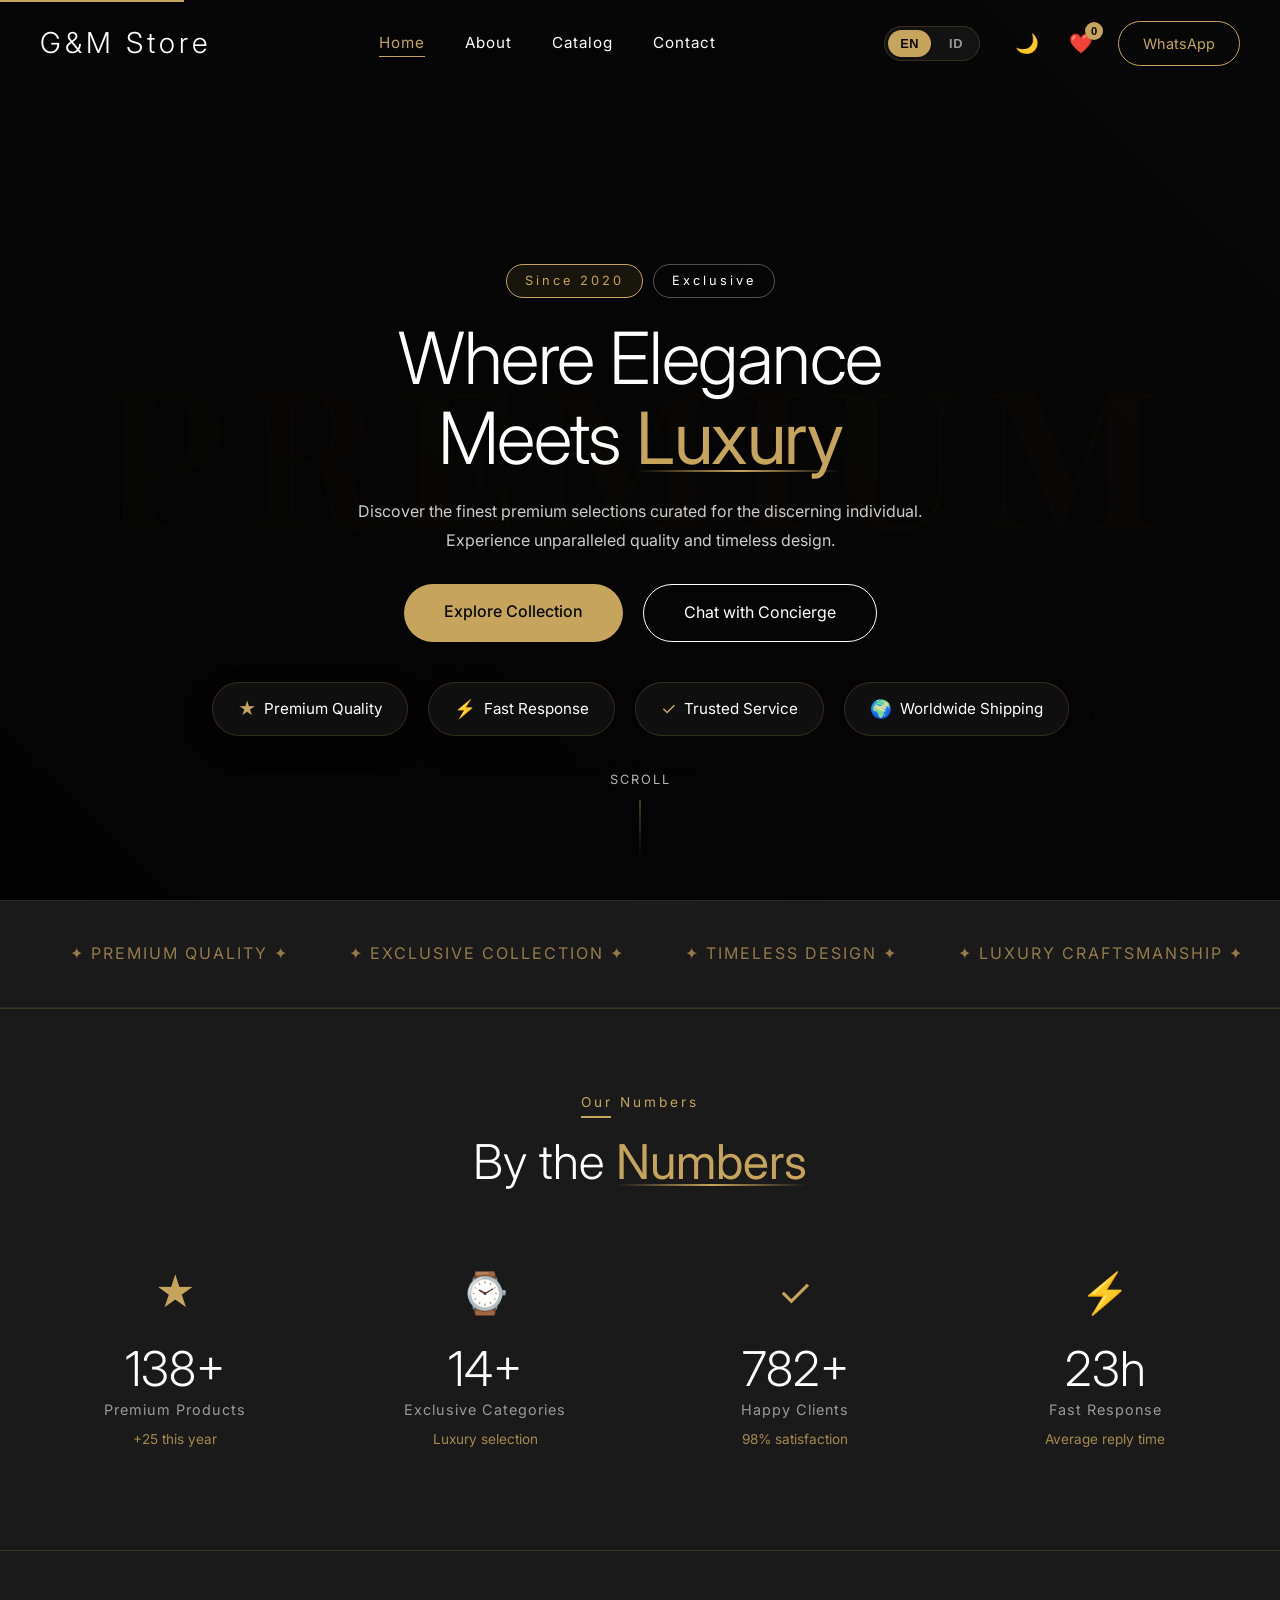
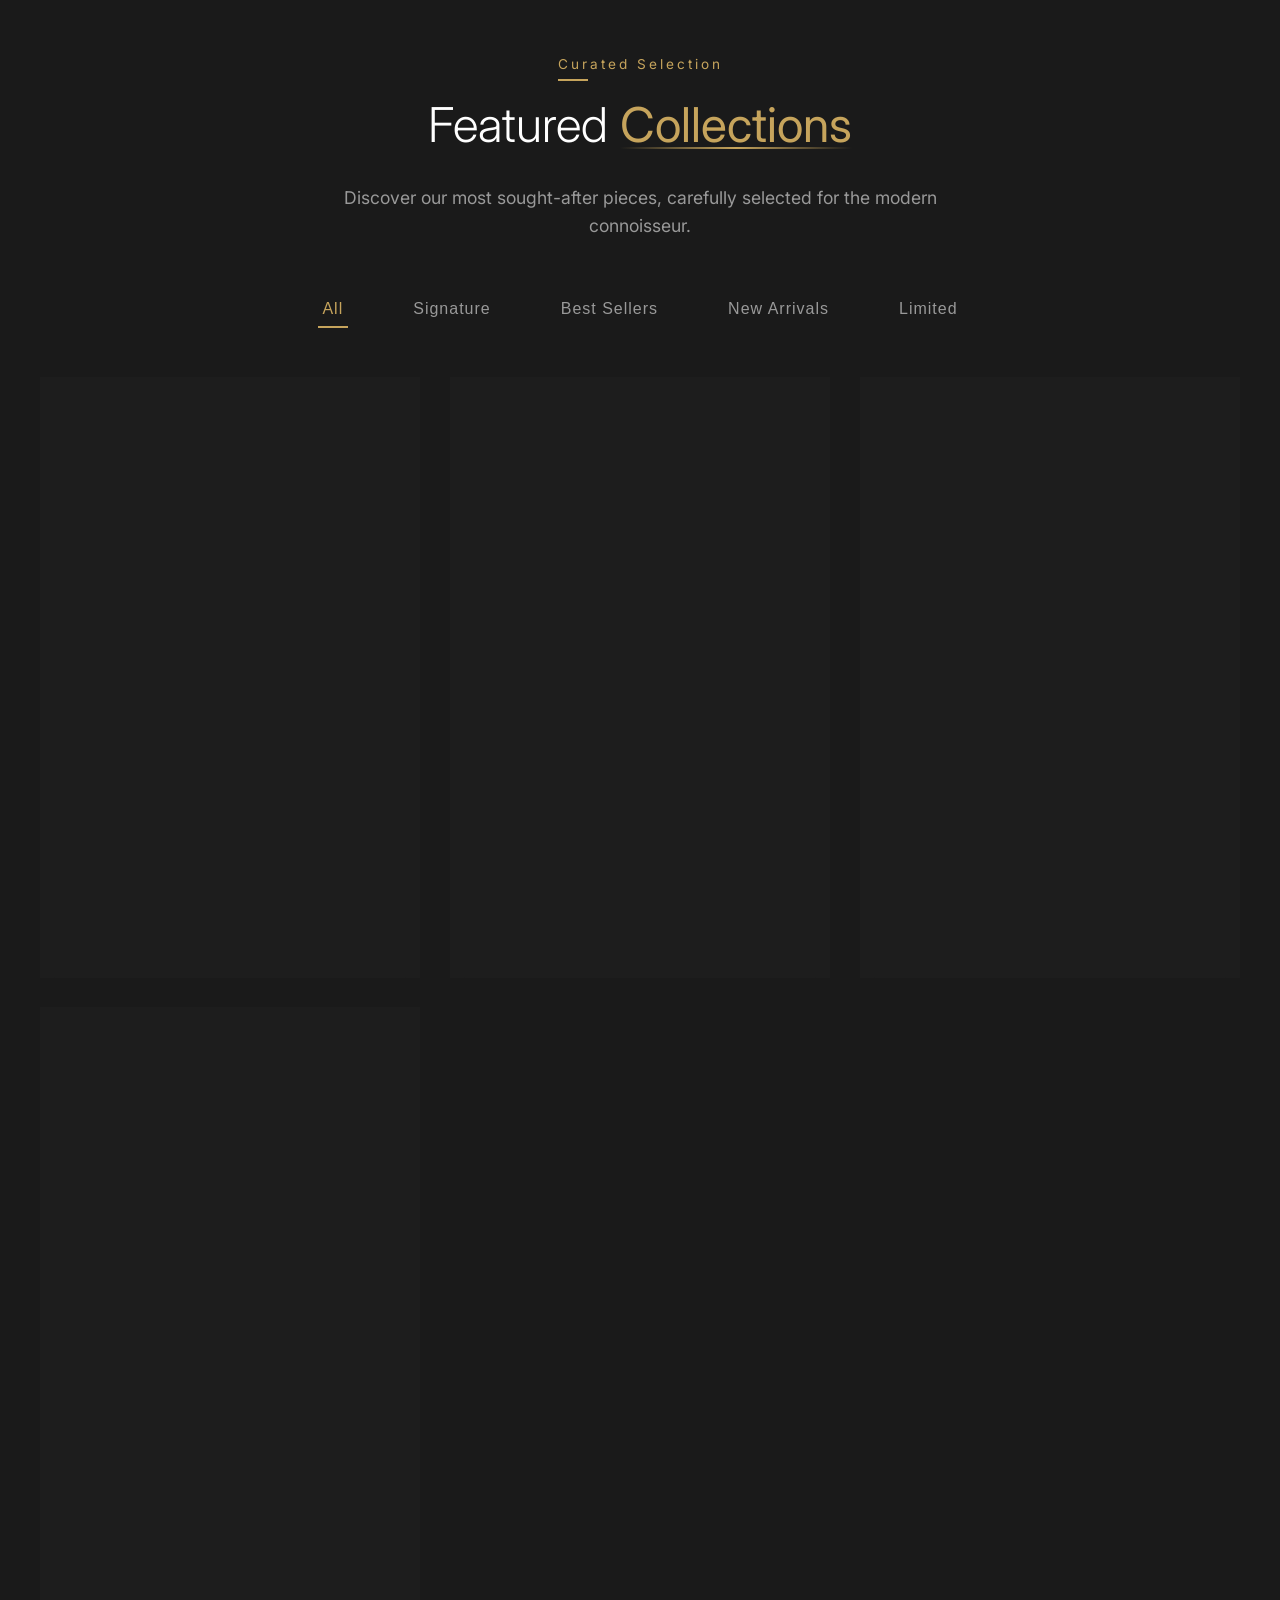
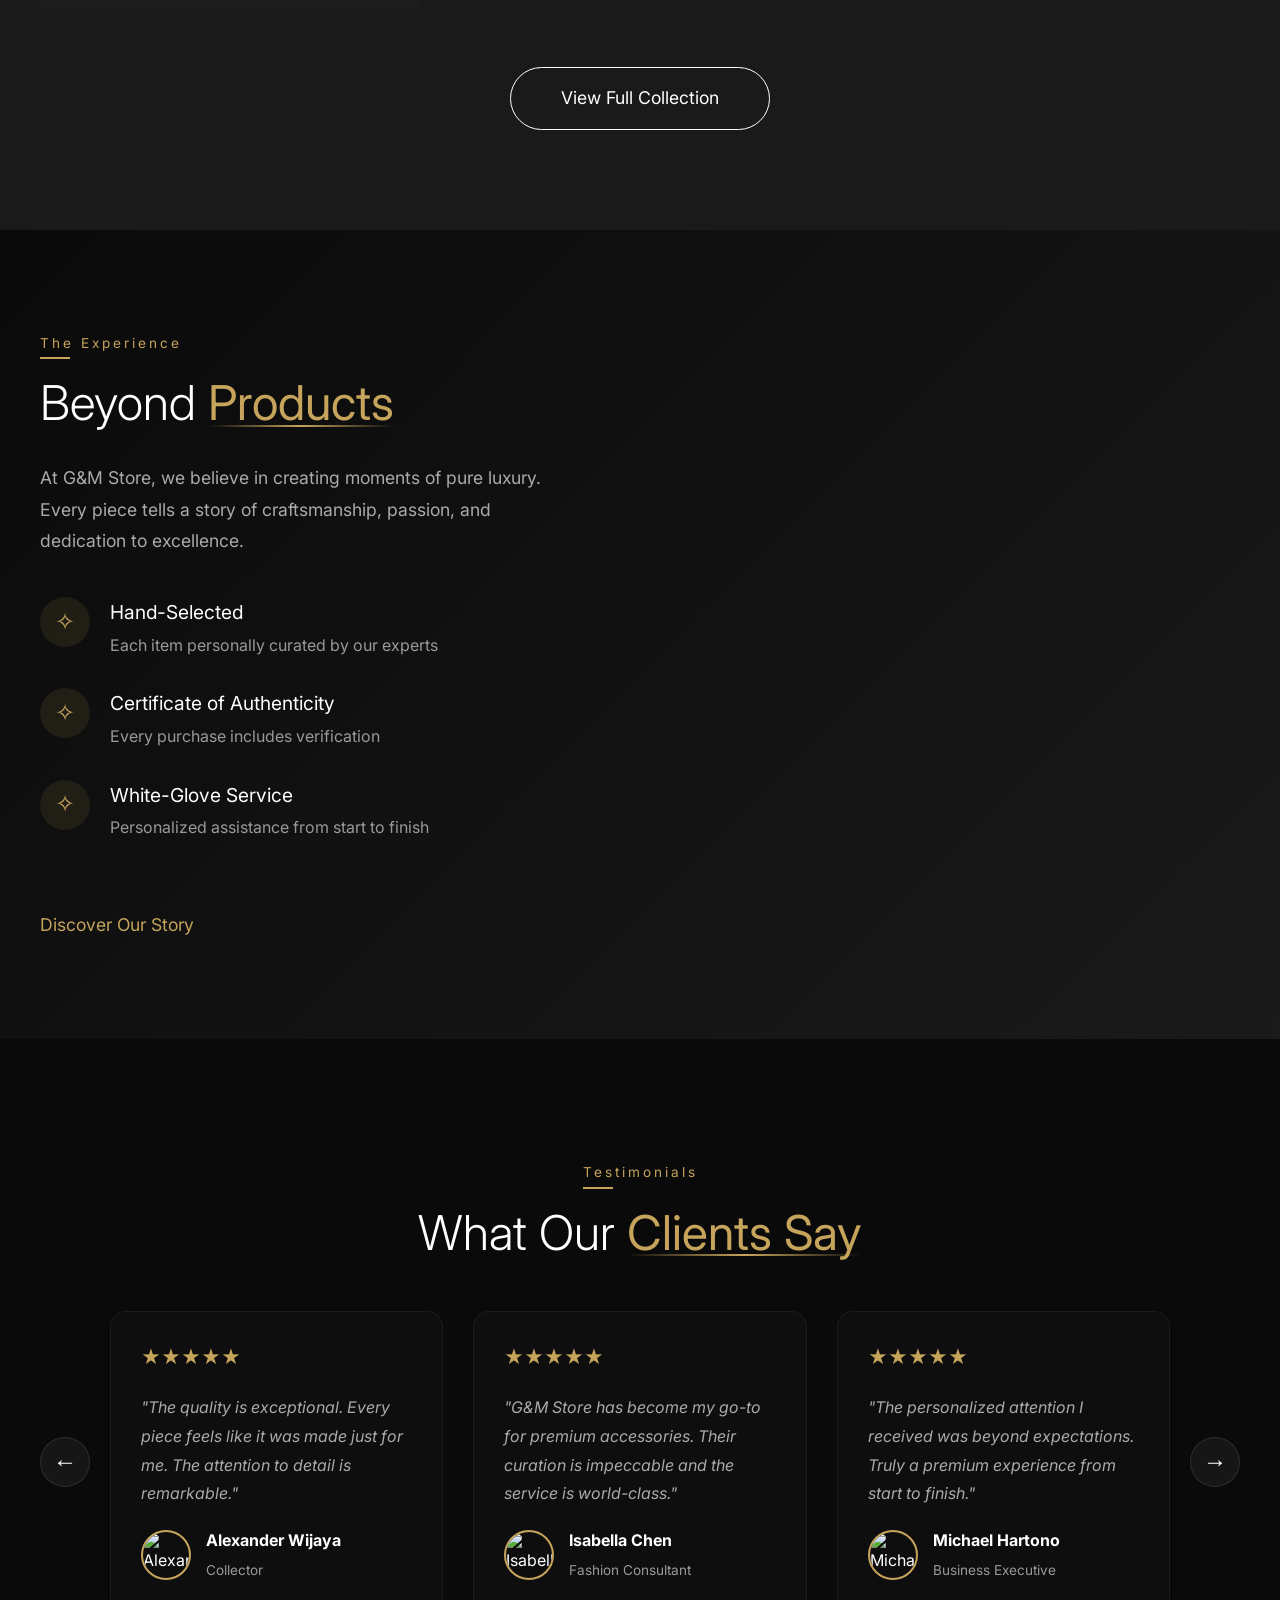
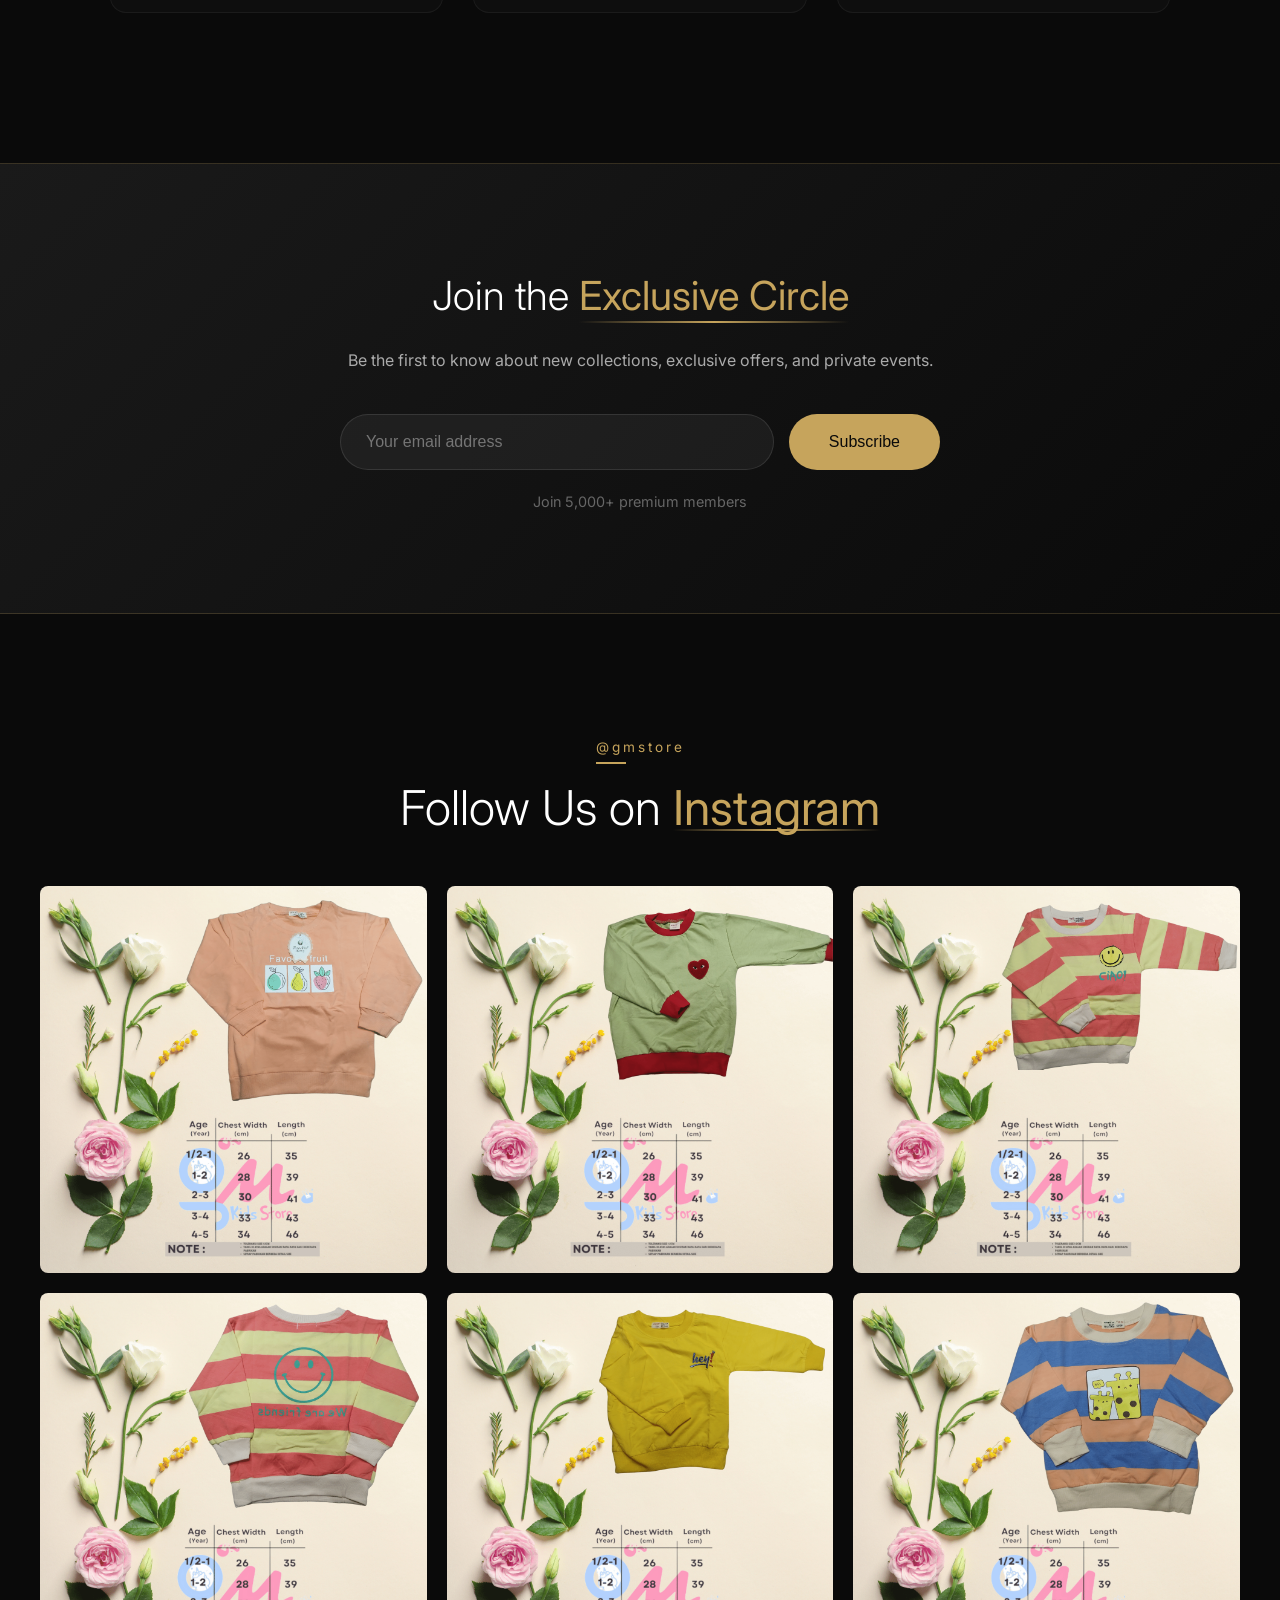
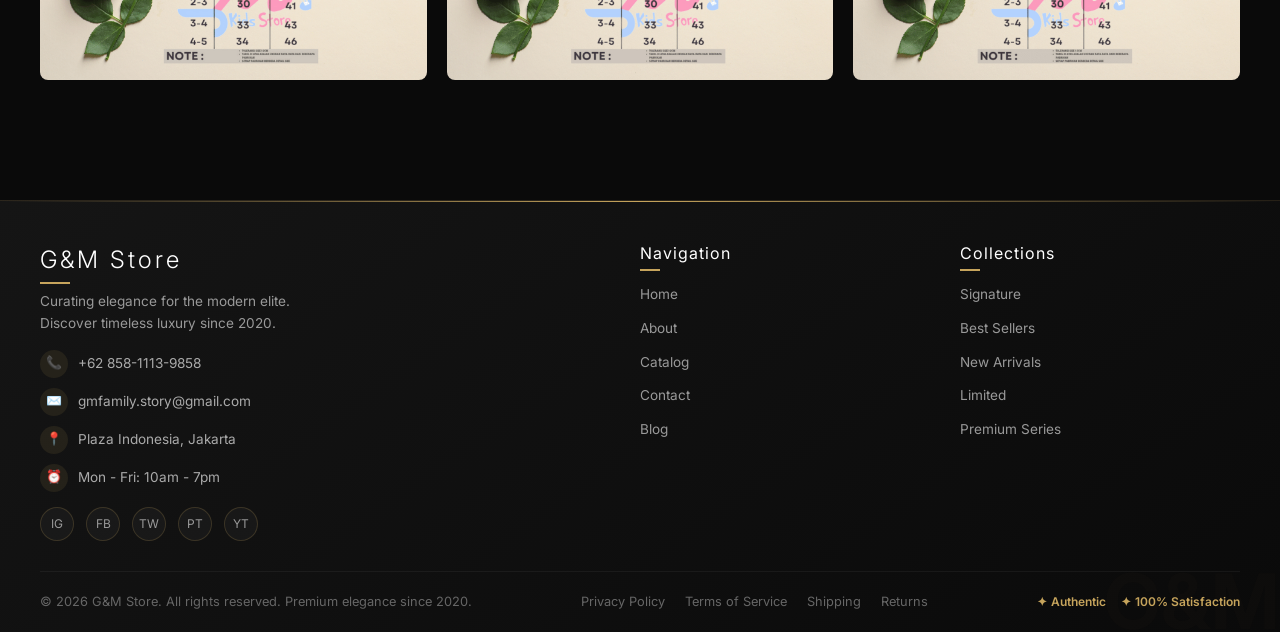
==== commit 415b191a: "first local commit" ====
--- a/index.html
+++ b/index.html
@@ -1,718 +1,718 @@
-<!doctype html>
-<html lang="en">
-  <head>
-    <meta charset="UTF-8" />
-    <meta name="viewport" content="width=device-width, initial-scale=1.0" />
-    <meta
-      name="description"
-      content="G&M Store - Premium elegance since 2020. Temukan koleksi eksklusif produk premium berkualitas tinggi."
-    />
-    <meta
-      name="keywords"
-      content="premium store, luxury goods, exclusive collection, indonesia"
-    />
-    <meta name="author" content="G&M Store" />
-    <meta property="og:title" content="G&M Store | Home of Premium Elegance" />
-    <meta
-      property="og:description"
-      content="Discover the finest premium selections curated for the discerning individual."
-    />
-    <meta property="og:image" content="image/og-image.jpg" />
-    <meta property="og:url" content="https://gmstore.com" />
-    <meta name="twitter:card" content="summary_large_image" />
-    <title>G&M Store | Home of Premium Elegance</title>
-    <link rel="preload" href="style.css" as="style" />
-    <link rel="preload" href="js/main.js" as="script" />
-    <link rel="stylesheet" href="style.css" />
-    <link rel="stylesheet" href="responsive.css" />
-    <link
-      href="https://fonts.googleapis.com/css2?family=Playfair+Display:wght@300;400;500;600;700&family=Inter:wght@300;400;500;600&display=swap"
-      rel="stylesheet"
-    />
-    <link rel="icon" type="image/png" href="image/favicon.png" />
-  </head>
-  <body>
-    <a href="#main-content" class="skip-link">Skip to main content</a>
-
-    <div id="preloader">
-      <div class="loader-logo">G&M Store</div>
-      <div class="loader-progress">
-        <div class="loader-progress-bar"></div>
-      </div>
-      <div class="loader-subtitle" data-i18n="preloader.subtitle">
-        Premium Collection
-      </div>
-    </div>
-
-    <header id="navbar">
-      <div class="nav-container">
-        <a href="index.html" class="logo" aria-label="G&M Store Home"
-          >G&M Store</a
-        >
-        <nav class="nav-menu" id="navMenu" aria-label="Main navigation">
-          <ul class="nav-list">
-            <li>
-              <a
-                href="index.html"
-                class="nav-link active"
-                aria-current="page"
-                data-i18n="nav.home"
-                >Home</a
-              >
-            </li>
-            <li>
-              <a href="about.html" class="nav-link" data-i18n="nav.about"
-                >About</a
-              >
-            </li>
-            <li>
-              <a href="catalog.html" class="nav-link" data-i18n="nav.catalog"
-                >Catalog</a
-              >
-            </li>
-            <li>
-              <a href="contact.html" class="nav-link" data-i18n="nav.contact"
-                >Contact</a
-              >
-            </li>
-          </ul>
-        </nav>
-        <div class="nav-actions">
-          <button
-            class="theme-toggle"
-            id="themeToggle"
-            aria-label="Toggle dark mode"
-          >
-            <span class="theme-icon">🌙</span>
-          </button>
-          <button
-            class="wishlist-indicator"
-            id="wishlistIndicator"
-            aria-label="Wishlist"
-          >
-            <span class="wishlist-icon">❤️</span>
-            <span class="wishlist-count" id="wishlistCount">0</span>
-          </button>
-          <a
-            href="https://wa.me/6285811139858?text=Hello%20G%26M%20Store%2C%20I%20need%20a%20premium%20product%20information"
-            target="_blank"
-            rel="noopener noreferrer"
-            class="btn-whatsapp nav-wa"
-            aria-label="Chat on WhatsApp"
-            data-i18n="nav.whatsapp"
-            >WhatsApp</a
-          >
-          <button
-            class="hamburger"
-            id="hamburger"
-            aria-label="Menu"
-            aria-expanded="false"
-          >
-            <span></span>
-            <span></span>
-            <span></span>
-          </button>
-        </div>
-      </div>
-    </header>
-
-    <main id="main-content">
-      <section id="home" class="hero">
-        <div id="three-canvas" aria-hidden="true"></div>
-        <div class="hero-overlay"></div>
-        <div class="hero-backtext">PREMIUM</div>
-        <div class="hero-content container">
-          <div class="hero-badge-wrapper">
-            <span class="hero-badge" data-i18n="hero.badge.since"
-              >Since 2020</span
-            >
-            <span class="hero-badge-outline" data-i18n="hero.badge.exclusive"
-              >Exclusive</span
-            >
-          </div>
-          <h1 class="hero-title">
-            <span class="title-line" data-i18n="hero.title.line1"
-              >Where Elegance</span
-            >
-            <span class="title-line" data-i18n="hero.title.line2"
-              >Meets <span class="gold-text">Luxury</span></span
-            >
-          </h1>
-          <p class="hero-subtitle" data-i18n="hero.subtitle">
-            Discover the finest premium selections curated for the discerning
-            individual. Experience unparalleled quality and timeless design.
-          </p>
-          <div class="hero-buttons">
-            <a
-              href="#featured"
-              class="btn-primary btn-glow"
-              data-i18n="hero.button.collection"
-              >Explore Collection</a
-            >
-            <a
-              href="https://wa.me/6285811139858?text=Hello%20G%26M%20Store%2C%20I%20want%20to%20know%20more%20about%20your%20premium%20collection"
-              target="_blank"
-              rel="noopener noreferrer"
-              class="btn-outline"
-              data-i18n="hero.button.concierge"
-              >Chat with Concierge</a
-            >
-          </div>
-          <div class="floating-cards">
-            <div class="glass-card" data-tooltip="Hand-selected premium items">
-              <span class="card-icon">★</span>
-              <span data-i18n="card.premium">Premium Quality</span>
-            </div>
-            <div class="glass-card" data-tooltip="Response within 24 hours">
-              <span class="card-icon">⚡</span>
-              <span data-i18n="card.fast">Fast Response</span>
-            </div>
-            <div class="glass-card" data-tooltip="100% satisfaction guaranteed">
-              <span class="card-icon">✓</span>
-              <span data-i18n="card.trusted">Trusted Service</span>
-            </div>
-            <div class="glass-card" data-tooltip="Free shipping worldwide">
-              <span class="card-icon">🌍</span>
-              <span data-i18n="card.shipping">Worldwide Shipping</span>
-            </div>
-          </div>
-        </div>
-        <div class="scroll-indicator" aria-hidden="true">
-          <span class="scroll-text" data-i18n="hero.scroll">Scroll</span>
-          <span class="scroll-line"></span>
-        </div>
-      </section>
-
-      <section class="brand-showcase" aria-label="Brand highlights">
-        <div class="container">
-          <div class="marquee" aria-hidden="true">
-            <div class="marquee-content">
-              <span>✦ PREMIUM QUALITY ✦</span>
-              <span>✦ EXCLUSIVE COLLECTION ✦</span>
-              <span>✦ TIMELESS DESIGN ✦</span>
-              <span>✦ LUXURY CRAFTSMANSHIP ✦</span>
-              <span>✦ PREMIUM QUALITY ✦</span>
-              <span>✦ EXCLUSIVE COLLECTION ✦</span>
-            </div>
-          </div>
-        </div>
-      </section>
-
-      <section class="stats" aria-label="Company statistics">
-        <div class="container">
-          <div class="section-header centered">
-            <span class="section-badge" data-i18n="stats.badge"
-              >Our Numbers</span
-            >
-            <h2 class="section-title" data-i18n="stats.title">
-              By the <span class="gold-text">Numbers</span>
-            </h2>
-          </div>
-          <div class="stats-grid">
-            <div class="stat-item">
-              <div class="stat-icon">★</div>
-              <div class="stat-number" data-target="150" data-suffix="+">0</div>
-              <div class="stat-label" data-i18n="stats.products">
-                Premium Products
-              </div>
-              <div class="stat-trend" data-i18n="stats.trend.products">
-                +25 this year
-              </div>
-            </div>
-            <div class="stat-item">
-              <div class="stat-icon">⌚</div>
-              <div class="stat-number" data-target="15" data-suffix="">0</div>
-              <div class="stat-label" data-i18n="stats.categories">
-                Exclusive Categories
-              </div>
-              <div class="stat-trend" data-i18n="stats.trend.categories">
-                Luxury selection
-              </div>
-            </div>
-            <div class="stat-item">
-              <div class="stat-icon">✓</div>
-              <div class="stat-number" data-target="850" data-suffix="+">0</div>
-              <div class="stat-label" data-i18n="stats.clients">
-                Happy Clients
-              </div>
-              <div class="stat-trend" data-i18n="stats.trend.clients">
-                98% satisfaction
-              </div>
-            </div>
-            <div class="stat-item">
-              <div class="stat-icon">⚡</div>
-              <div class="stat-number" data-target="24" data-suffix="h">0</div>
-              <div class="stat-label" data-i18n="stats.response">
-                Fast Response
-              </div>
-              <div class="stat-trend" data-i18n="stats.trend.response">
-                Average reply time
-              </div>
-            </div>
-          </div>
-        </div>
-      </section>
-
-      <section id="featured" class="featured-collections">
-        <div class="container">
-          <div class="section-header">
-            <span class="section-badge" data-i18n="featured.badge"
-              >Curated Selection</span
-            >
-            <h2 class="section-title" data-i18n="featured.title">
-              Featured <span class="gold-text">Collections</span>
-            </h2>
-            <p class="section-description" data-i18n="featured.description">
-              Discover our most sought-after pieces, carefully selected for the
-              modern connoisseur.
-            </p>
-          </div>
-          <div class="collection-tabs" role="tablist">
-            <button
-              class="collection-tab active"
-              data-category="all"
-              role="tab"
-              aria-selected="true"
-              data-i18n="featured.tab.all"
-            >
-              All
-            </button>
-            <button
-              class="collection-tab"
-              data-category="Signature Collection"
-              role="tab"
-              data-i18n="featured.tab.signature"
-            >
-              Signature
-            </button>
-            <button
-              class="collection-tab"
-              data-category="Best Seller"
-              role="tab"
-              data-i18n="featured.tab.bestseller"
-            >
-              Best Sellers
-            </button>
-            <button
-              class="collection-tab"
-              data-category="New Arrival"
-              role="tab"
-              data-i18n="featured.tab.new"
-            >
-              New Arrivals
-            </button>
-            <button
-              class="collection-tab"
-              data-category="Limited Edition"
-              role="tab"
-              data-i18n="featured.tab.limited"
-            >
-              Limited
-            </button>
-          </div>
-          <div class="product-grid" id="featuredProducts"></div>
-          <div class="section-footer">
-            <a
-              href="catalog.html"
-              class="btn-outline btn-large"
-              data-i18n="featured.button.full"
-              >View Full Collection</a
-            >
-          </div>
-        </div>
-      </section>
-
-      <section class="experience-section" aria-label="Our experience">
-        <div class="container">
-          <div class="experience-grid">
-            <div class="experience-content">
-              <span class="section-badge" data-i18n="experience.badge"
-                >The Experience</span
-              >
-              <h2 class="section-title" data-i18n="experience.title">
-                Beyond <span class="gold-text">Products</span>
-              </h2>
-              <p class="experience-text" data-i18n="experience.text">
-                At G&M Store, we believe in creating moments of pure luxury.
-                Every piece tells a story of craftsmanship, passion, and
-                dedication to excellence.
-              </p>
-              <div class="experience-features">
-                <div class="exp-feature">
-                  <div class="exp-icon">✧</div>
-                  <div>
-                    <h4 data-i18n="experience.feature1.title">Hand-Selected</h4>
-                    <p data-i18n="experience.feature1.text">
-                      Each item personally curated by our experts
-                    </p>
-                  </div>
-                </div>
-                <div class="exp-feature">
-                  <div class="exp-icon">✧</div>
-                  <div>
-                    <h4 data-i18n="experience.feature2.title">
-                      Certificate of Authenticity
-                    </h4>
-                    <p data-i18n="experience.feature2.text">
-                      Every purchase includes verification
-                    </p>
-                  </div>
-                </div>
-                <div class="exp-feature">
-                  <div class="exp-icon">✧</div>
-                  <div>
-                    <h4 data-i18n="experience.feature3.title">
-                      White-Glove Service
-                    </h4>
-                    <p data-i18n="experience.feature3.text">
-                      Personalized assistance from start to finish
-                    </p>
-                  </div>
-                </div>
-              </div>
-              <a
-                href="about.html"
-                class="btn-link"
-                data-i18n="experience.button"
-                >Discover Our Story <span>→</span></a
-              >
-            </div>
-          </div>
-        </div>
-      </section>
-
-      <section class="testimonials" aria-label="Customer testimonials">
-        <div class="container">
-          <div class="section-header centered">
-            <span class="section-badge" data-i18n="testimonials.badge"
-              >Testimonials</span
-            >
-            <h2 class="section-title" data-i18n="testimonials.title">
-              What Our <span class="gold-text">Clients Say</span>
-            </h2>
-          </div>
-          <div class="testimonials-carousel" id="testimonialsCarousel">
-            <button
-              class="carousel-arrow prev"
-              aria-label="Previous testimonial"
-            >
-              ←
-            </button>
-            <div class="testimonials-grid" id="testimonialsGrid"></div>
-            <button class="carousel-arrow next" aria-label="Next testimonial">
-              →
-            </button>
-          </div>
-          <div class="carousel-dots" id="testimonialDots"></div>
-        </div>
-      </section>
-
-      <section class="newsletter-section" aria-label="Newsletter subscription">
-        <div class="container">
-          <div class="newsletter-content">
-            <h2 class="newsletter-title" data-i18n="newsletter.title">
-              Join the <span class="gold-text">Exclusive Circle</span>
-            </h2>
-            <p class="newsletter-text" data-i18n="newsletter.text">
-              Be the first to know about new collections, exclusive offers, and
-              private events.
-            </p>
-            <form class="newsletter-form" id="newsletterForm" novalidate>
-              <div class="form-group">
-                <input
-                  type="email"
-                  placeholder="Your email address"
-                  data-i18n-attr="placeholder:newsletter.placeholder"
-                  required
-                  aria-label="Email address"
-                  pattern="[a-z0-9._%+-]+@[a-z0-9.-]+\.[a-z]{2,}$"
-                />
-                <div class="form-error" aria-live="polite"></div>
-              </div>
-              <button
-                type="submit"
-                class="btn-primary"
-                data-i18n="newsletter.button"
-              >
-                Subscribe
-              </button>
-            </form>
-            <div class="social-proof">
-              <span data-i18n="newsletter.social"
-                >Join 5,000+ premium members</span
-              >
-            </div>
-          </div>
-        </div>
-      </section>
-
-      <section class="instagram-showcase" aria-label="Instagram feed">
-        <div class="container">
-          <div class="section-header centered">
-            <span class="section-badge" data-i18n="instagram.badge"
-              >@gmstore</span
-            >
-            <h2 class="section-title" data-i18n="instagram.title">
-              Follow Us on <span class="gold-text">Instagram</span>
-            </h2>
-          </div>
-          <div class="instagram-grid" id="instagramGrid"></div>
-        </div>
-      </section>
-    </main>
-
-    <footer class="footer" aria-label="Footer">
-      <div class="container">
-        <div class="footer-grid">
-          <div class="footer-brand">
-            <h3>G&M Store</h3>
-            <p data-i18n="footer.brand.text">
-              Curating elegance for the modern elite. Discover timeless luxury
-              since 2020.
-            </p>
-            <div class="footer-contact-item">
-              <div class="footer-contact-icon" aria-hidden="true">📞</div>
-              <a
-                href="https://wa.me/6285811139858"
-                target="_blank"
-                rel="noopener noreferrer"
-                >+62 858-1113-9858</a
-              >
-            </div>
-            <div class="footer-contact-item">
-              <div class="footer-contact-icon" aria-hidden="true">✉️</div>
-              <a href="mailto:gmfamily.story@gmail.com"
-                >gmfamily.story@gmail.com</a
-              >
-            </div>
-            <div class="footer-contact-item">
-              <div class="footer-contact-icon" aria-hidden="true">📍</div>
-              <span>Plaza Indonesia, Jakarta</span>
-            </div>
-            <div class="footer-contact-item">
-              <div class="footer-contact-icon" aria-hidden="true">⏰</div>
-              <span>Mon - Fri: 10am - 7pm</span>
-            </div>
-            <div class="footer-social">
-              <a
-                href="#"
-                class="social-icon"
-                target="_blank"
-                rel="noopener noreferrer"
-                aria-label="Instagram"
-                >IG</a
-              >
-              <a
-                href="#"
-                class="social-icon"
-                target="_blank"
-                rel="noopener noreferrer"
-                aria-label="Facebook"
-                >FB</a
-              >
-              <a
-                href="#"
-                class="social-icon"
-                target="_blank"
-                rel="noopener noreferrer"
-                aria-label="Twitter"
-                >TW</a
-              >
-              <a
-                href="#"
-                class="social-icon"
-                target="_blank"
-                rel="noopener noreferrer"
-                aria-label="Pinterest"
-                >PT</a
-              >
-              <a
-                href="#"
-                class="social-icon"
-                target="_blank"
-                rel="noopener noreferrer"
-                aria-label="YouTube"
-                >YT</a
-              >
-            </div>
-          </div>
-          <div class="footer-links">
-            <h4 data-i18n="footer.navigation">Navigation</h4>
-            <ul>
-              <li><a href="index.html" data-i18n="nav.home">Home</a></li>
-              <li><a href="about.html" data-i18n="nav.about">About Us</a></li>
-              <li>
-                <a href="catalog.html" data-i18n="nav.catalog">Catalog</a>
-              </li>
-              <li>
-                <a href="contact.html" data-i18n="nav.contact">Contact</a>
-              </li>
-              <li><a href="#">Blog</a></li>
-            </ul>
-          </div>
-          <div class="footer-links">
-            <h4 data-i18n="footer.collections">Collections</h4>
-            <ul>
-              <li>
-                <a
-                  href="catalog.html?category=Signature"
-                  data-i18n="featured.tab.signature"
-                  >Signature Collection</a
-                >
-              </li>
-              <li>
-                <a
-                  href="catalog.html?category=Best Seller"
-                  data-i18n="featured.tab.bestseller"
-                  >Best Sellers</a
-                >
-              </li>
-              <li>
-                <a
-                  href="catalog.html?category=New Arrival"
-                  data-i18n="featured.tab.new"
-                  >New Arrivals</a
-                >
-              </li>
-              <li>
-                <a
-                  href="catalog.html?category=Limited Edition"
-                  data-i18n="featured.tab.limited"
-                  >Limited Edition</a
-                >
-              </li>
-              <li>
-                <a href="catalog.html?category=Premium Series"
-                  >Premium Series</a
-                >
-              </li>
-            </ul>
-          </div>
-        </div>
-        <div class="footer-bottom">
-          <div class="footer-copyright">
-            <p data-i18n="footer.copyright">
-              © 2026 G&M Store. All rights reserved. Premium elegance since
-              2020.
-            </p>
-          </div>
-          <div class="footer-bottom-links">
-            <a href="#" data-i18n="footer.privacy">Privacy Policy</a>
-            <a href="#" data-i18n="footer.terms">Terms of Service</a>
-            <a href="#" data-i18n="footer.shipping">Shipping</a>
-            <a href="#" data-i18n="footer.returns">Returns</a>
-          </div>
-          <div class="footer-certification">
-            <div class="cert-badge">
-              <span>✦</span> <span data-i18n="footer.authentic">Authentic</span>
-            </div>
-            <div class="cert-badge">
-              <span>✦</span>
-              <span data-i18n="footer.satisfaction">100% Satisfaction</span>
-            </div>
-          </div>
-        </div>
-      </div>
-    </footer>
-
-    <div id="quickViewModal" class="modal" aria-hidden="true">
-      <div class="modal-overlay" tabindex="-1"></div>
-      <div
-        class="modal-content"
-        role="dialog"
-        aria-modal="true"
-        aria-labelledby="modalTitle"
-      >
-        <button class="modal-close" aria-label="Close modal">&times;</button>
-        <div class="modal-grid">
-          <div class="modal-image">
-            <img
-              src=""
-              alt="Product Image"
-              id="modalProductImage"
-              loading="lazy"
-            />
-          </div>
-          <div class="modal-details">
-            <span class="modal-category" id="modalProductCategory"></span>
-            <h2 class="modal-title" id="modalProductName"></h2>
-            <div class="modal-rating">
-              <span class="stars" id="modalProductStars">★★★★★</span>
-              <span class="rating-text" id="modalProductReviews"></span>
-            </div>
-            <p class="modal-description" id="modalProductDescription"></p>
-
-            <div class="modal-specs">
-              <div class="spec-item">
-                <span class="spec-label" data-i18n="modal.material"
-                  >Material</span
-                >
-                <span class="spec-value" id="modalProductMaterial"></span>
-              </div>
-              <div class="spec-item">
-                <span class="spec-label" data-i18n="modal.origin">Origin</span>
-                <span class="spec-value" id="modalProductOrigin"></span>
-              </div>
-              <div class="spec-item">
-                <span class="spec-label" data-i18n="modal.warranty"
-                  >Warranty</span
-                >
-                <span class="spec-value" id="modalProductWarranty"></span>
-              </div>
-              <div class="spec-item">
-                <span class="spec-label" data-i18n="modal.availability"
-                  >Availability</span
-                >
-                <span class="spec-value" id="modalProductStock"></span>
-              </div>
-            </div>
-
-            <div class="modal-price">
-              <span class="price-label" data-i18n="modal.price">Price</span>
-              <span class="price-value" id="modalProductPrice"></span>
-            </div>
-
-            <div class="modal-actions">
-              <a
-                href="#"
-                id="modalWhatsAppBtn"
-                target="_blank"
-                rel="noopener noreferrer"
-                class="btn-primary modal-wa"
-                data-i18n="modal.wa"
-                >Chat WhatsApp</a
-              >
-              <button
-                class="btn-outline modal-wishlist"
-                id="modalWishlistBtn"
-                data-i18n="modal.wishlist.add"
-              >
-                Add to Wishlist
-              </button>
-            </div>
-
-            <div class="modal-features" id="modalFeatures"></div>
-          </div>
-        </div>
-      </div>
-    </div>
-
-    <div id="toast" class="toast" role="alert" aria-live="assertive"></div>
-
-    <!-- HANYA SATU, jangan dobel -->
-    <button id="backToTop" class="back-to-top" aria-label="Back to top">
-      ↑
-    </button>
-
-    <script src="https://cdnjs.cloudflare.com/ajax/libs/three.js/r128/three.min.js"></script>
-    <script src="js/i18n/en.js"></script>
-    <script src="js/i18n/id.js"></script>
-    <script src="js/i18n/i18n.js"></script>
-    <script src="js/data/products.js"></script>
-    <script src="js/utils/helpers.js"></script>
-    <script src="js/components/wishlist.js"></script>
-    <script src="js/components/modal.js"></script>
-    <script src="js/main.js"></script>
-    <script src="js/home.js"></script>
-  </body>
-</html>
+<!doctype html>
+<html lang="en">
+  <head>
+    <meta charset="UTF-8" />
+    <meta name="viewport" content="width=device-width, initial-scale=1.0" />
+    <meta
+      name="description"
+      content="G&M Store - Premium elegance since 2020. Temukan koleksi eksklusif produk premium berkualitas tinggi."
+    />
+    <meta
+      name="keywords"
+      content="premium store, luxury goods, exclusive collection, indonesia"
+    />
+    <meta name="author" content="G&M Store" />
+    <meta property="og:title" content="G&M Store | Home of Premium Elegance" />
+    <meta
+      property="og:description"
+      content="Discover the finest premium selections curated for the discerning individual."
+    />
+    <meta property="og:image" content="image/og-image.jpg" />
+    <meta property="og:url" content="https://gmstore.com" />
+    <meta name="twitter:card" content="summary_large_image" />
+    <title>G&M Store | Home of Premium Elegance</title>
+    <link rel="preload" href="style.css" as="style" />
+    <link rel="preload" href="js/main.js" as="script" />
+    <link rel="stylesheet" href="style.css" />
+    <link rel="stylesheet" href="responsive.css" />
+    <link
+      href="https://fonts.googleapis.com/css2?family=Playfair+Display:wght@300;400;500;600;700&family=Inter:wght@300;400;500;600&display=swap"
+      rel="stylesheet"
+    />
+    <link rel="icon" type="image/png" href="image/favicon.png" />
+  </head>
+  <body>
+    <a href="#main-content" class="skip-link">Skip to main content</a>
+
+    <div id="preloader">
+      <div class="loader-logo">G&M Store</div>
+      <div class="loader-progress">
+        <div class="loader-progress-bar"></div>
+      </div>
+      <div class="loader-subtitle" data-i18n="preloader.subtitle">
+        Premium Collection
+      </div>
+    </div>
+
+    <header id="navbar">
+      <div class="nav-container">
+        <a href="index.html" class="logo" aria-label="G&M Store Home"
+          >G&M Store</a
+        >
+        <nav class="nav-menu" id="navMenu" aria-label="Main navigation">
+          <ul class="nav-list">
+            <li>
+              <a
+                href="index.html"
+                class="nav-link active"
+                aria-current="page"
+                data-i18n="nav.home"
+                >Home</a
+              >
+            </li>
+            <li>
+              <a href="about.html" class="nav-link" data-i18n="nav.about"
+                >About</a
+              >
+            </li>
+            <li>
+              <a href="catalog.html" class="nav-link" data-i18n="nav.catalog"
+                >Catalog</a
+              >
+            </li>
+            <li>
+              <a href="contact.html" class="nav-link" data-i18n="nav.contact"
+                >Contact</a
+              >
+            </li>
+          </ul>
+        </nav>
+        <div class="nav-actions">
+          <button
+            class="theme-toggle"
+            id="themeToggle"
+            aria-label="Toggle dark mode"
+          >
+            <span class="theme-icon">🌙</span>
+          </button>
+          <button
+            class="wishlist-indicator"
+            id="wishlistIndicator"
+            aria-label="Wishlist"
+          >
+            <span class="wishlist-icon">❤️</span>
+            <span class="wishlist-count" id="wishlistCount">0</span>
+          </button>
+          <a
+            href="https://wa.me/6285811139858?text=Hello%20G%26M%20Store%2C%20I%20need%20a%20premium%20product%20information"
+            target="_blank"
+            rel="noopener noreferrer"
+            class="btn-whatsapp nav-wa"
+            aria-label="Chat on WhatsApp"
+            data-i18n="nav.whatsapp"
+            >WhatsApp</a
+          >
+          <button
+            class="hamburger"
+            id="hamburger"
+            aria-label="Menu"
+            aria-expanded="false"
+          >
+            <span></span>
+            <span></span>
+            <span></span>
+          </button>
+        </div>
+      </div>
+    </header>
+
+    <main id="main-content">
+      <section id="home" class="hero">
+        <div id="three-canvas" aria-hidden="true"></div>
+        <div class="hero-overlay"></div>
+        <div class="hero-backtext">PREMIUM</div>
+        <div class="hero-content container">
+          <div class="hero-badge-wrapper">
+            <span class="hero-badge" data-i18n="hero.badge.since"
+              >Since 2020</span
+            >
+            <span class="hero-badge-outline" data-i18n="hero.badge.exclusive"
+              >Exclusive</span
+            >
+          </div>
+          <h1 class="hero-title">
+            <span class="title-line" data-i18n="hero.title.line1"
+              >Where Elegance</span
+            >
+            <span class="title-line" data-i18n="hero.title.line2"
+              >Meets <span class="gold-text">Luxury</span></span
+            >
+          </h1>
+          <p class="hero-subtitle" data-i18n="hero.subtitle">
+            Discover the finest premium selections curated for the discerning
+            individual. Experience unparalleled quality and timeless design.
+          </p>
+          <div class="hero-buttons">
+            <a
+              href="#featured"
+              class="btn-primary btn-glow"
+              data-i18n="hero.button.collection"
+              >Explore Collection</a
+            >
+            <a
+              href="https://wa.me/6285811139858?text=Hello%20G%26M%20Store%2C%20I%20want%20to%20know%20more%20about%20your%20premium%20collection"
+              target="_blank"
+              rel="noopener noreferrer"
+              class="btn-outline"
+              data-i18n="hero.button.concierge"
+              >Chat with Concierge</a
+            >
+          </div>
+          <div class="floating-cards">
+            <div class="glass-card" data-tooltip="Hand-selected premium items">
+              <span class="card-icon">★</span>
+              <span data-i18n="card.premium">Premium Quality</span>
+            </div>
+            <div class="glass-card" data-tooltip="Response within 24 hours">
+              <span class="card-icon">⚡</span>
+              <span data-i18n="card.fast">Fast Response</span>
+            </div>
+            <div class="glass-card" data-tooltip="100% satisfaction guaranteed">
+              <span class="card-icon">✓</span>
+              <span data-i18n="card.trusted">Trusted Service</span>
+            </div>
+            <div class="glass-card" data-tooltip="Free shipping worldwide">
+              <span class="card-icon">🌍</span>
+              <span data-i18n="card.shipping">Worldwide Shipping</span>
+            </div>
+          </div>
+        </div>
+        <div class="scroll-indicator" aria-hidden="true">
+          <span class="scroll-text" data-i18n="hero.scroll">Scroll</span>
+          <span class="scroll-line"></span>
+        </div>
+      </section>
+
+      <section class="brand-showcase" aria-label="Brand highlights">
+        <div class="container">
+          <div class="marquee" aria-hidden="true">
+            <div class="marquee-content">
+              <span>✦ PREMIUM QUALITY ✦</span>
+              <span>✦ EXCLUSIVE COLLECTION ✦</span>
+              <span>✦ TIMELESS DESIGN ✦</span>
+              <span>✦ LUXURY CRAFTSMANSHIP ✦</span>
+              <span>✦ PREMIUM QUALITY ✦</span>
+              <span>✦ EXCLUSIVE COLLECTION ✦</span>
+            </div>
+          </div>
+        </div>
+      </section>
+
+      <section class="stats" aria-label="Company statistics">
+        <div class="container">
+          <div class="section-header centered">
+            <span class="section-badge" data-i18n="stats.badge"
+              >Our Numbers</span
+            >
+            <h2 class="section-title" data-i18n="stats.title">
+              By the <span class="gold-text">Numbers</span>
+            </h2>
+          </div>
+          <div class="stats-grid">
+            <div class="stat-item">
+              <div class="stat-icon">★</div>
+              <div class="stat-number" data-target="150" data-suffix="+">0</div>
+              <div class="stat-label" data-i18n="stats.products">
+                Premium Products
+              </div>
+              <div class="stat-trend" data-i18n="stats.trend.products">
+                +25 this year
+              </div>
+            </div>
+            <div class="stat-item">
+              <div class="stat-icon">⌚</div>
+              <div class="stat-number" data-target="15" data-suffix="">0</div>
+              <div class="stat-label" data-i18n="stats.categories">
+                Exclusive Categories
+              </div>
+              <div class="stat-trend" data-i18n="stats.trend.categories">
+                Luxury selection
+              </div>
+            </div>
+            <div class="stat-item">
+              <div class="stat-icon">✓</div>
+              <div class="stat-number" data-target="850" data-suffix="+">0</div>
+              <div class="stat-label" data-i18n="stats.clients">
+                Happy Clients
+              </div>
+              <div class="stat-trend" data-i18n="stats.trend.clients">
+                98% satisfaction
+              </div>
+            </div>
+            <div class="stat-item">
+              <div class="stat-icon">⚡</div>
+              <div class="stat-number" data-target="24" data-suffix="h">0</div>
+              <div class="stat-label" data-i18n="stats.response">
+                Fast Response
+              </div>
+              <div class="stat-trend" data-i18n="stats.trend.response">
+                Average reply time
+              </div>
+            </div>
+          </div>
+        </div>
+      </section>
+
+      <section id="featured" class="featured-collections">
+        <div class="container">
+          <div class="section-header">
+            <span class="section-badge" data-i18n="featured.badge"
+              >Curated Selection</span
+            >
+            <h2 class="section-title" data-i18n="featured.title">
+              Featured <span class="gold-text">Collections</span>
+            </h2>
+            <p class="section-description" data-i18n="featured.description">
+              Discover our most sought-after pieces, carefully selected for the
+              modern connoisseur.
+            </p>
+          </div>
+          <div class="collection-tabs" role="tablist">
+            <button
+              class="collection-tab active"
+              data-category="all"
+              role="tab"
+              aria-selected="true"
+              data-i18n="featured.tab.all"
+            >
+              All
+            </button>
+            <button
+              class="collection-tab"
+              data-category="Signature Collection"
+              role="tab"
+              data-i18n="featured.tab.signature"
+            >
+              Signature
+            </button>
+            <button
+              class="collection-tab"
+              data-category="Best Seller"
+              role="tab"
+              data-i18n="featured.tab.bestseller"
+            >
+              Best Sellers
+            </button>
+            <button
+              class="collection-tab"
+              data-category="New Arrival"
+              role="tab"
+              data-i18n="featured.tab.new"
+            >
+              New Arrivals
+            </button>
+            <button
+              class="collection-tab"
+              data-category="Limited Edition"
+              role="tab"
+              data-i18n="featured.tab.limited"
+            >
+              Limited
+            </button>
+          </div>
+          <div class="product-grid" id="featuredProducts"></div>
+          <div class="section-footer">
+            <a
+              href="catalog.html"
+              class="btn-outline btn-large"
+              data-i18n="featured.button.full"
+              >View Full Collection</a
+            >
+          </div>
+        </div>
+      </section>
+
+      <section class="experience-section" aria-label="Our experience">
+        <div class="container">
+          <div class="experience-grid">
+            <div class="experience-content">
+              <span class="section-badge" data-i18n="experience.badge"
+                >The Experience</span
+              >
+              <h2 class="section-title" data-i18n="experience.title">
+                Beyond <span class="gold-text">Products</span>
+              </h2>
+              <p class="experience-text" data-i18n="experience.text">
+                At G&M Store, we believe in creating moments of pure luxury.
+                Every piece tells a story of craftsmanship, passion, and
+                dedication to excellence.
+              </p>
+              <div class="experience-features">
+                <div class="exp-feature">
+                  <div class="exp-icon">✧</div>
+                  <div>
+                    <h4 data-i18n="experience.feature1.title">Hand-Selected</h4>
+                    <p data-i18n="experience.feature1.text">
+                      Each item personally curated by our experts
+                    </p>
+                  </div>
+                </div>
+                <div class="exp-feature">
+                  <div class="exp-icon">✧</div>
+                  <div>
+                    <h4 data-i18n="experience.feature2.title">
+                      Certificate of Authenticity
+                    </h4>
+                    <p data-i18n="experience.feature2.text">
+                      Every purchase includes verification
+                    </p>
+                  </div>
+                </div>
+                <div class="exp-feature">
+                  <div class="exp-icon">✧</div>
+                  <div>
+                    <h4 data-i18n="experience.feature3.title">
+                      White-Glove Service
+                    </h4>
+                    <p data-i18n="experience.feature3.text">
+                      Personalized assistance from start to finish
+                    </p>
+                  </div>
+                </div>
+              </div>
+              <a
+                href="about.html"
+                class="btn-link"
+                data-i18n="experience.button"
+                >Discover Our Story <span>→</span></a
+              >
+            </div>
+          </div>
+        </div>
+      </section>
+
+      <section class="testimonials" aria-label="Customer testimonials">
+        <div class="container">
+          <div class="section-header centered">
+            <span class="section-badge" data-i18n="testimonials.badge"
+              >Testimonials</span
+            >
+            <h2 class="section-title" data-i18n="testimonials.title">
+              What Our <span class="gold-text">Clients Say</span>
+            </h2>
+          </div>
+          <div class="testimonials-carousel" id="testimonialsCarousel">
+            <button
+              class="carousel-arrow prev"
+              aria-label="Previous testimonial"
+            >
+              ←
+            </button>
+            <div class="testimonials-grid" id="testimonialsGrid"></div>
+            <button class="carousel-arrow next" aria-label="Next testimonial">
+              →
+            </button>
+          </div>
+          <div class="carousel-dots" id="testimonialDots"></div>
+        </div>
+      </section>
+
+      <section class="newsletter-section" aria-label="Newsletter subscription">
+        <div class="container">
+          <div class="newsletter-content">
+            <h2 class="newsletter-title" data-i18n="newsletter.title">
+              Join the <span class="gold-text">Exclusive Circle</span>
+            </h2>
+            <p class="newsletter-text" data-i18n="newsletter.text">
+              Be the first to know about new collections, exclusive offers, and
+              private events.
+            </p>
+            <form class="newsletter-form" id="newsletterForm" novalidate>
+              <div class="form-group">
+                <input
+                  type="email"
+                  placeholder="Your email address"
+                  data-i18n-attr="placeholder:newsletter.placeholder"
+                  required
+                  aria-label="Email address"
+                  pattern="[a-z0-9._%+-]+@[a-z0-9.-]+\.[a-z]{2,}$"
+                />
+                <div class="form-error" aria-live="polite"></div>
+              </div>
+              <button
+                type="submit"
+                class="btn-primary"
+                data-i18n="newsletter.button"
+              >
+                Subscribe
+              </button>
+            </form>
+            <div class="social-proof">
+              <span data-i18n="newsletter.social"
+                >Join 5,000+ premium members</span
+              >
+            </div>
+          </div>
+        </div>
+      </section>
+
+      <section class="instagram-showcase" aria-label="Instagram feed">
+        <div class="container">
+          <div class="section-header centered">
+            <span class="section-badge" data-i18n="instagram.badge"
+              >@gmstore</span
+            >
+            <h2 class="section-title" data-i18n="instagram.title">
+              Follow Us on <span class="gold-text">Instagram</span>
+            </h2>
+          </div>
+          <div class="instagram-grid" id="instagramGrid"></div>
+        </div>
+      </section>
+    </main>
+
+    <footer class="footer" aria-label="Footer">
+      <div class="container">
+        <div class="footer-grid">
+          <div class="footer-brand">
+            <h3>G&M Store</h3>
+            <p data-i18n="footer.brand.text">
+              Curating elegance for the modern elite. Discover timeless luxury
+              since 2020.
+            </p>
+            <div class="footer-contact-item">
+              <div class="footer-contact-icon" aria-hidden="true">📞</div>
+              <a
+                href="https://wa.me/6285811139858"
+                target="_blank"
+                rel="noopener noreferrer"
+                >+62 858-1113-9858</a
+              >
+            </div>
+            <div class="footer-contact-item">
+              <div class="footer-contact-icon" aria-hidden="true">✉️</div>
+              <a href="mailto:gmfamily.story@gmail.com"
+                >gmfamily.story@gmail.com</a
+              >
+            </div>
+            <div class="footer-contact-item">
+              <div class="footer-contact-icon" aria-hidden="true">📍</div>
+              <span>Plaza Indonesia, Jakarta</span>
+            </div>
+            <div class="footer-contact-item">
+              <div class="footer-contact-icon" aria-hidden="true">⏰</div>
+              <span>Mon - Fri: 10am - 7pm</span>
+            </div>
+            <div class="footer-social">
+              <a
+                href="#"
+                class="social-icon"
+                target="_blank"
+                rel="noopener noreferrer"
+                aria-label="Instagram"
+                >IG</a
+              >
+              <a
+                href="#"
+                class="social-icon"
+                target="_blank"
+                rel="noopener noreferrer"
+                aria-label="Facebook"
+                >FB</a
+              >
+              <a
+                href="#"
+                class="social-icon"
+                target="_blank"
+                rel="noopener noreferrer"
+                aria-label="Twitter"
+                >TW</a
+              >
+              <a
+                href="#"
+                class="social-icon"
+                target="_blank"
+                rel="noopener noreferrer"
+                aria-label="Pinterest"
+                >PT</a
+              >
+              <a
+                href="#"
+                class="social-icon"
+                target="_blank"
+                rel="noopener noreferrer"
+                aria-label="YouTube"
+                >YT</a
+              >
+            </div>
+          </div>
+          <div class="footer-links">
+            <h4 data-i18n="footer.navigation">Navigation</h4>
+            <ul>
+              <li><a href="index.html" data-i18n="nav.home">Home</a></li>
+              <li><a href="about.html" data-i18n="nav.about">About Us</a></li>
+              <li>
+                <a href="catalog.html" data-i18n="nav.catalog">Catalog</a>
+              </li>
+              <li>
+                <a href="contact.html" data-i18n="nav.contact">Contact</a>
+              </li>
+              <li><a href="#">Blog</a></li>
+            </ul>
+          </div>
+          <div class="footer-links">
+            <h4 data-i18n="footer.collections">Collections</h4>
+            <ul>
+              <li>
+                <a
+                  href="catalog.html?category=Signature"
+                  data-i18n="featured.tab.signature"
+                  >Signature Collection</a
+                >
+              </li>
+              <li>
+                <a
+                  href="catalog.html?category=Best Seller"
+                  data-i18n="featured.tab.bestseller"
+                  >Best Sellers</a
+                >
+              </li>
+              <li>
+                <a
+                  href="catalog.html?category=New Arrival"
+                  data-i18n="featured.tab.new"
+                  >New Arrivals</a
+                >
+              </li>
+              <li>
+                <a
+                  href="catalog.html?category=Limited Edition"
+                  data-i18n="featured.tab.limited"
+                  >Limited Edition</a
+                >
+              </li>
+              <li>
+                <a href="catalog.html?category=Premium Series"
+                  >Premium Series</a
+                >
+              </li>
+            </ul>
+          </div>
+        </div>
+        <div class="footer-bottom">
+          <div class="footer-copyright">
+            <p data-i18n="footer.copyright">
+              © 2026 G&M Store. All rights reserved. Premium elegance since
+              2020.
+            </p>
+          </div>
+          <div class="footer-bottom-links">
+            <a href="#" data-i18n="footer.privacy">Privacy Policy</a>
+            <a href="#" data-i18n="footer.terms">Terms of Service</a>
+            <a href="#" data-i18n="footer.shipping">Shipping</a>
+            <a href="#" data-i18n="footer.returns">Returns</a>
+          </div>
+          <div class="footer-certification">
+            <div class="cert-badge">
+              <span>✦</span> <span data-i18n="footer.authentic">Authentic</span>
+            </div>
+            <div class="cert-badge">
+              <span>✦</span>
+              <span data-i18n="footer.satisfaction">100% Satisfaction</span>
+            </div>
+          </div>
+        </div>
+      </div>
+    </footer>
+
+    <div id="quickViewModal" class="modal" aria-hidden="true">
+      <div class="modal-overlay" tabindex="-1"></div>
+      <div
+        class="modal-content"
+        role="dialog"
+        aria-modal="true"
+        aria-labelledby="modalTitle"
+      >
+        <button class="modal-close" aria-label="Close modal">&times;</button>
+        <div class="modal-grid">
+          <div class="modal-image">
+            <img
+              src=""
+              alt="Product Image"
+              id="modalProductImage"
+              loading="lazy"
+            />
+          </div>
+          <div class="modal-details">
+            <span class="modal-category" id="modalProductCategory"></span>
+            <h2 class="modal-title" id="modalProductName"></h2>
+            <div class="modal-rating">
+              <span class="stars" id="modalProductStars">★★★★★</span>
+              <span class="rating-text" id="modalProductReviews"></span>
+            </div>
+            <p class="modal-description" id="modalProductDescription"></p>
+
+            <div class="modal-specs">
+              <div class="spec-item">
+                <span class="spec-label" data-i18n="modal.material"
+                  >Material</span
+                >
+                <span class="spec-value" id="modalProductMaterial"></span>
+              </div>
+              <div class="spec-item">
+                <span class="spec-label" data-i18n="modal.origin">Origin</span>
+                <span class="spec-value" id="modalProductOrigin"></span>
+              </div>
+              <div class="spec-item">
+                <span class="spec-label" data-i18n="modal.warranty"
+                  >Warranty</span
+                >
+                <span class="spec-value" id="modalProductWarranty"></span>
+              </div>
+              <div class="spec-item">
+                <span class="spec-label" data-i18n="modal.availability"
+                  >Availability</span
+                >
+                <span class="spec-value" id="modalProductStock"></span>
+              </div>
+            </div>
+
+            <div class="modal-price">
+              <span class="price-label" data-i18n="modal.price">Price</span>
+              <span class="price-value" id="modalProductPrice"></span>
+            </div>
+
+            <div class="modal-actions">
+              <a
+                href="#"
+                id="modalWhatsAppBtn"
+                target="_blank"
+                rel="noopener noreferrer"
+                class="btn-primary modal-wa"
+                data-i18n="modal.wa"
+                >Chat WhatsApp</a
+              >
+              <button
+                class="btn-outline modal-wishlist"
+                id="modalWishlistBtn"
+                data-i18n="modal.wishlist.add"
+              >
+                Add to Wishlist
+              </button>
+            </div>
+
+            <div class="modal-features" id="modalFeatures"></div>
+          </div>
+        </div>
+      </div>
+    </div>
+
+    <div id="toast" class="toast" role="alert" aria-live="assertive"></div>
+
+    <!-- HANYA SATU, jangan dobel -->
+    <button id="backToTop" class="back-to-top" aria-label="Back to top">
+      ↑
+    </button>
+
+    <script src="https://cdnjs.cloudflare.com/ajax/libs/three.js/r128/three.min.js"></script>
+    <script src="js/i18n/en.js"></script>
+    <script src="js/i18n/id.js"></script>
+    <script src="js/i18n/i18n.js"></script>
+    <script src="js/data/products.js"></script>
+    <script src="js/utils/helpers.js"></script>
+    <script src="js/components/wishlist.js"></script>
+    <script src="js/components/modal.js"></script>
+    <script src="js/main.js"></script>
+    <script src="js/home.js"></script>
+  </body>
+</html>
--- a/style.css
+++ b/style.css
@@ -1,2681 +1,2681 @@
-:root {
-  /* Color System */
-  --black: #0a0a0a;
-  --black-light: #1a1a1a;
-  --charcoal: #2a2a2a;
-  --dark-gray: #3a3a3a;
-  --light-gray: #f5f5f5;
-  --white: #ffffff;
-  --gold: #c6a45c;
-  --gold-light: #d4b47c;
-  --gold-dark: #b08c4a;
-  --beige: #f8f5f0;
-
-  /* Typography */
-  --font-primary:
-    "Inter", -apple-system, BlinkMacSystemFont, "Segoe UI", sans-serif;
-  --font-secondary: "Playfair Display", serif;
-
-  /* Spacing */
-  --spacing-xs: 0.5rem;
-  --spacing-sm: 1rem;
-  --spacing-md: 1.5rem;
-  --spacing-lg: 2rem;
-  --spacing-xl: 3rem;
-  --spacing-xxl: 5rem;
-
-  /* Effects */
-  --shadow-sm: 0 5px 15px rgba(0, 0, 0, 0.1);
-  --shadow-md: 0 10px 30px rgba(0, 0, 0, 0.15);
-  --shadow-lg: 0 20px 40px rgba(0, 0, 0, 0.2);
-  --shadow-gold: 0 10px 30px rgba(198, 164, 92, 0.2);
-
-  --transition-fast: all 0.2s cubic-bezier(0.165, 0.84, 0.44, 1);
-  --transition-base: all 0.3s cubic-bezier(0.165, 0.84, 0.44, 1);
-  --transition-slow: all 0.5s cubic-bezier(0.165, 0.84, 0.44, 1);
-
-  /* Z-index layers */
-  --z-below: -1;
-  --z-normal: 1;
-  --z-above: 10;
-  --z-dropdown: 100;
-  --z-sticky: 200;
-  --z-fixed: 300;
-  --z-modal: 400;
-  --z-popover: 500;
-  --z-tooltip: 600;
-  --z-toast: 700;
-}
-
-/* Reset & Base */
-* {
-  margin: 0;
-  padding: 0;
-  box-sizing: border-box;
-}
-
-html {
-  scroll-behavior: smooth;
-  scroll-padding-top: 80px;
-}
-
-body {
-  font-family: var(--font-primary);
-  background-color: var(--black);
-  color: var(--white);
-  line-height: 1.6;
-  overflow-x: hidden;
-  -webkit-font-smoothing: antialiased;
-  -moz-osx-font-smoothing: grayscale;
-}
-
-/* Accessibility */
-.skip-link {
-  position: absolute;
-  top: -40px;
-  left: 0;
-  background: var(--gold);
-  color: var(--black);
-  padding: 8px 16px;
-  z-index: var(--z-fixed);
-  text-decoration: none;
-  transition: top 0.3s ease;
-}
-
-.skip-link:focus {
-  top: 0;
-}
-
-/* Focus styles */
-:focus-visible {
-  outline: 2px solid var(--gold);
-  outline-offset: 2px;
-}
-
-/* Container */
-.container {
-  max-width: 1400px;
-  margin: 0 auto;
-  padding: 0 40px;
-  width: 100%;
-}
-
-/* Preloader */
-#preloader {
-  position: fixed;
-  top: 0;
-  left: 0;
-  width: 100%;
-  height: 100%;
-  background: var(--black);
-  display: flex;
-  flex-direction: column;
-  justify-content: center;
-  align-items: center;
-  z-index: var(--z-fixed);
-  transition:
-    opacity 0.5s ease,
-    visibility 0.5s ease;
-}
-
-.loader-logo {
-  font-size: clamp(1.5rem, 5vw, 2.5rem);
-  font-weight: 300;
-  letter-spacing: 8px;
-  color: var(--gold);
-  margin-bottom: 20px;
-  opacity: 0;
-  animation: fadeInUp 1s ease forwards 0.5s;
-}
-
-.loader-progress {
-  width: 200px;
-  height: 2px;
-  background: rgba(255, 255, 255, 0.1);
-  border-radius: 2px;
-  overflow: hidden;
-}
-
-.loader-progress-bar {
-  width: 0;
-  height: 100%;
-  background: linear-gradient(90deg, var(--gold), var(--gold-light));
-  animation: progress 2s ease forwards;
-}
-
-@keyframes progress {
-  0% {
-    width: 0;
-  }
-  100% {
-    width: 100%;
-  }
-}
-
-.loader-subtitle {
-  margin-top: 20px;
-  color: #999;
-  font-size: 0.9rem;
-  letter-spacing: 2px;
-  opacity: 0;
-  animation: fadeIn 1s ease forwards 1.5s;
-}
-
-@keyframes fadeInUp {
-  from {
-    opacity: 0;
-    transform: translateY(20px);
-  }
-  to {
-    opacity: 1;
-    transform: translateY(0);
-  }
-}
-
-@keyframes fadeIn {
-  from {
-    opacity: 0;
-  }
-  to {
-    opacity: 1;
-  }
-}
-
-/* Navbar */
-#navbar {
-  position: fixed;
-  top: 0;
-  left: 0;
-  width: 100%;
-  z-index: var(--z-fixed);
-  transition: var(--transition-base);
-  padding: 20px 0;
-  background: transparent;
-}
-
-#navbar.scrolled {
-  background: rgba(10, 10, 10, 0.95);
-  backdrop-filter: blur(10px);
-  -webkit-backdrop-filter: blur(10px);
-  padding: 10px 0;
-  box-shadow: 0 4px 30px rgba(0, 0, 0, 0.1);
-}
-
-.nav-container {
-  max-width: 1400px;
-  margin: 0 auto;
-  padding: 0 40px;
-  display: flex;
-  justify-content: space-between;
-  align-items: center;
-}
-
-.logo {
-  font-size: 1.8rem;
-  font-weight: 300;
-  letter-spacing: 4px;
-  color: var(--white);
-  text-decoration: none;
-  transition: var(--transition-base);
-}
-
-.logo:hover {
-  color: var(--gold);
-}
-
-.nav-list {
-  display: flex;
-  list-style: none;
-  gap: 40px;
-}
-
-.nav-link {
-  color: var(--white);
-  text-decoration: none;
-  font-size: 0.95rem;
-  letter-spacing: 1px;
-  transition: var(--transition-base);
-  position: relative;
-  padding: 5px 0;
-}
-
-.nav-link::after {
-  content: "";
-  position: absolute;
-  bottom: 0;
-  left: 0;
-  width: 0;
-  height: 1px;
-  background: var(--gold);
-  transition: width 0.3s ease;
-}
-
-.nav-link:hover::after,
-.nav-link.active::after {
-  width: 100%;
-}
-
-.nav-link:hover,
-.nav-link.active {
-  color: var(--gold);
-}
-
-.nav-actions {
-  display: flex;
-  align-items: center;
-  gap: 20px;
-}
-
-/* Theme Toggle */
-.theme-toggle {
-  background: transparent;
-  border: none;
-  color: var(--white);
-  font-size: 1.2rem;
-  cursor: pointer;
-  padding: 5px;
-  border-radius: 50%;
-  transition: var(--transition-base);
-}
-
-.theme-toggle:hover {
-  color: var(--gold);
-  transform: rotate(15deg);
-}
-
-/* Wishlist Indicator */
-.wishlist-indicator {
-  background: transparent;
-  border: none;
-  color: var(--white);
-  font-size: 1.2rem;
-  cursor: pointer;
-  position: relative;
-  padding: 5px;
-  transition: var(--transition-base);
-}
-
-.wishlist-indicator:hover {
-  color: var(--gold);
-}
-
-.wishlist-count {
-  position: absolute;
-  top: -5px;
-  right: -5px;
-  background: var(--gold);
-  color: var(--black);
-  font-size: 0.7rem;
-  width: 18px;
-  height: 18px;
-  border-radius: 50%;
-  display: flex;
-  align-items: center;
-  justify-content: center;
-  font-weight: 600;
-}
-
-/* WhatsApp Button */
-.btn-whatsapp {
-  background: transparent;
-  border: 1px solid var(--gold);
-  color: var(--gold);
-  padding: 10px 24px;
-  border-radius: 30px;
-  text-decoration: none;
-  font-size: 0.9rem;
-  transition: var(--transition-base);
-  cursor: pointer;
-}
-
-.btn-whatsapp:hover {
-  background: var(--gold);
-  color: var(--black);
-  transform: translateY(-2px);
-}
-
-/* Hamburger Menu */
-.hamburger {
-  display: none;
-  flex-direction: column;
-  cursor: pointer;
-  background: transparent;
-  border: none;
-  padding: 10px;
-}
-
-.hamburger span {
-  width: 25px;
-  height: 2px;
-  background: var(--white);
-  margin: 3px 0;
-  transition: var(--transition-base);
-}
-
-.hamburger.active span:nth-child(1) {
-  transform: rotate(45deg) translate(5px, 5px);
-}
-
-.hamburger.active span:nth-child(2) {
-  opacity: 0;
-}
-
-.hamburger.active span:nth-child(3) {
-  transform: rotate(-45deg) translate(7px, -7px);
-}
-
-/* Page Header */
-.page-header {
-  padding: 180px 0 80px;
-  background: linear-gradient(to bottom, var(--black-light), var(--black));
-  text-align: center;
-}
-
-.page-header h1 {
-  font-size: clamp(2rem, 5vw, 4rem);
-  font-weight: 300;
-  margin-bottom: 20px;
-  animation: fadeInUp 0.6s ease;
-}
-
-.page-header p {
-  color: #aaa;
-  font-size: 1.1rem;
-  max-width: 600px;
-  margin: 0 auto;
-  animation: fadeInUp 0.6s ease 0.2s both;
-}
-
-/* Hero Section */
-.hero {
-  position: relative;
-  height: 100vh;
-  min-height: 600px;
-  display: flex;
-  align-items: center;
-  overflow: hidden;
-}
-
-#three-canvas {
-  position: absolute;
-  top: 0;
-  left: 0;
-  width: 100%;
-  height: 100%;
-  z-index: 1;
-}
-
-.hero-overlay {
-  position: absolute;
-  top: 0;
-  left: 0;
-  width: 100%;
-  height: 100%;
-  background: linear-gradient(
-    45deg,
-    rgba(0, 0, 0, 0.7) 0%,
-    rgba(0, 0, 0, 0.3) 100%
-  );
-  z-index: 2;
-}
-
-.hero-backtext {
-  position: absolute;
-  top: 50%;
-  left: 50%;
-  transform: translate(-50%, -50%);
-  font-size: 15vw;
-  font-weight: 700;
-  color: rgba(198, 164, 92, 0.03);
-  white-space: nowrap;
-  pointer-events: none;
-  z-index: 1;
-  font-family: var(--font-secondary);
-  letter-spacing: 20px;
-  animation: fadePulse 8s ease-in-out infinite;
-}
-
-@keyframes fadePulse {
-  0%,
-  100% {
-    opacity: 0.3;
-    transform: translate(-50%, -50%) scale(1);
-  }
-  50% {
-    opacity: 0.5;
-    transform: translate(-50%, -50%) scale(1.05);
-  }
-}
-
-.hero-content {
-  position: relative;
-  z-index: 10;
-  max-width: 900px;
-  margin: 0 auto;
-  padding: 0 20px;
-  text-align: center;
-  width: 100%;
-}
-
-.hero-badge-wrapper {
-  display: flex;
-  justify-content: center;
-  align-items: center;
-  gap: clamp(8px, 2vw, 15px);
-  margin-bottom: clamp(20px, 4vh, 30px);
-  flex-wrap: wrap;
-  animation: fadeInUp 0.6s ease;
-}
-
-.hero-badge,
-.hero-badge-outline {
-  display: inline-block;
-  font-size: clamp(0.7rem, 2vw, 0.85rem);
-  letter-spacing: clamp(1px, 0.5vw, 3px);
-  padding: clamp(5px, 1.5vh, 8px) clamp(12px, 3vw, 24px);
-  border-radius: 40px;
-  white-space: nowrap;
-}
-
-.hero-badge {
-  border: 1px solid var(--gold);
-  color: var(--gold);
-  background: rgba(198, 164, 92, 0.1);
-}
-
-.hero-badge-outline {
-  border: 1px solid rgba(255, 255, 255, 0.3);
-  color: var(--white);
-}
-
-.hero-title {
-  font-size: clamp(2rem, 8vw, 5.5rem);
-  font-weight: 300;
-  line-height: 1.1;
-  margin-bottom: 25px;
-  letter-spacing: -0.02em;
-  animation: fadeInUp 0.6s ease 0.1s both;
-}
-
-.title-line {
-  display: block;
-}
-
-.gold-text {
-  color: var(--gold);
-  font-weight: 400;
-  position: relative;
-  display: inline-block;
-}
-
-.gold-text::after {
-  content: "";
-  position: absolute;
-  bottom: 5px;
-  left: 0;
-  width: 100%;
-  height: 2px;
-  background: linear-gradient(90deg, transparent, var(--gold), transparent);
-}
-
-.hero-subtitle {
-  font-size: clamp(0.9rem, 2vw, 1.1rem);
-  max-width: 600px;
-  margin: 0 auto 40px;
-  color: #ccc;
-  line-height: 1.8;
-  animation: fadeInUp 0.6s ease 0.2s both;
-}
-
-.hero-buttons {
-  display: flex;
-  justify-content: center;
-  gap: 20px;
-  margin-bottom: 60px;
-  flex-wrap: wrap;
-  animation: fadeInUp 0.6s ease 0.3s both;
-}
-
-.btn-glow {
-  position: relative;
-  overflow: hidden;
-}
-
-.btn-glow::after {
-  content: "";
-  position: absolute;
-  top: -50%;
-  left: -50%;
-  width: 200%;
-  height: 200%;
-  background: radial-gradient(
-    circle,
-    rgba(255, 255, 255, 0.3) 0%,
-    transparent 70%
-  );
-  opacity: 0;
-  transition: opacity 0.3s ease;
-}
-
-.btn-glow:hover::after {
-  opacity: 1;
-}
-
-.btn-primary {
-  background: var(--gold);
-  color: var(--black);
-  padding: 15px 40px;
-  border-radius: 40px;
-  text-decoration: none;
-  font-weight: 500;
-  transition: var(--transition-base);
-  border: none;
-  cursor: pointer;
-  display: inline-block;
-  font-size: 1rem;
-}
-
-.btn-primary:hover {
-  background: var(--gold-light);
-  transform: translateY(-3px);
-  box-shadow: var(--shadow-gold);
-}
-
-.btn-outline {
-  background: transparent;
-  color: var(--white);
-  border: 1px solid var(--white);
-  padding: 15px 40px;
-  border-radius: 40px;
-  text-decoration: none;
-  transition: var(--transition-base);
-  display: inline-block;
-  font-size: 1rem;
-}
-
-.btn-outline:hover {
-  background: var(--white);
-  color: var(--black);
-  transform: translateY(-3px);
-}
-
-.btn-large {
-  padding: 16px 50px;
-  font-size: 1.1rem;
-}
-
-/* Floating Cards */
-.floating-cards {
-  display: flex;
-  justify-content: center;
-  gap: 20px;
-  flex-wrap: wrap;
-  margin-top: 40px;
-  animation: fadeInUp 0.6s ease 0.4s both;
-}
-
-.glass-card {
-  display: inline-flex;
-  align-items: center;
-  gap: 8px;
-  background: rgba(20, 20, 20, 0.7);
-  backdrop-filter: blur(10px);
-  -webkit-backdrop-filter: blur(10px);
-  border: 1px solid rgba(198, 164, 92, 0.2);
-  padding: 12px 25px;
-  border-radius: 50px;
-  color: var(--white);
-  font-size: 0.95rem;
-  box-shadow: var(--shadow-md);
-  animation: float 3s ease-in-out infinite;
-  position: relative;
-  cursor: default;
-}
-
-.glass-card::before {
-  content: attr(data-tooltip);
-  position: absolute;
-  bottom: 100%;
-  left: 50%;
-  transform: translateX(-50%);
-  background: var(--gold);
-  color: var(--black);
-  padding: 5px 10px;
-  border-radius: 4px;
-  font-size: 0.8rem;
-  white-space: nowrap;
-  opacity: 0;
-  visibility: hidden;
-  transition: var(--transition-base);
-  pointer-events: none;
-}
-
-.glass-card:hover::before {
-  opacity: 1;
-  visibility: visible;
-  bottom: 120%;
-}
-
-.glass-card:nth-child(2) {
-  animation-delay: 0.5s;
-}
-
-.glass-card:nth-child(3) {
-  animation-delay: 1s;
-}
-
-.glass-card:nth-child(4) {
-  animation-delay: 1.5s;
-}
-
-.card-icon {
-  color: var(--gold);
-  font-size: 1.1rem;
-}
-
-@keyframes float {
-  0%,
-  100% {
-    transform: translateY(0);
-  }
-  50% {
-    transform: translateY(-10px);
-  }
-}
-
-/* Scroll Indicator */
-.scroll-indicator {
-  position: absolute;
-  bottom: 40px;
-  left: 50%;
-  transform: translateX(-50%);
-  z-index: 10;
-  display: flex;
-  flex-direction: column;
-  align-items: center;
-  gap: 10px;
-  color: var(--white);
-  opacity: 0.7;
-  transition: var(--transition-base);
-  cursor: pointer;
-}
-
-.scroll-indicator:hover {
-  opacity: 1;
-}
-
-.scroll-text {
-  font-size: 0.8rem;
-  letter-spacing: 2px;
-  text-transform: uppercase;
-}
-
-.scroll-line {
-  width: 1px;
-  height: 60px;
-  background: linear-gradient(to bottom, var(--gold), transparent);
-  animation: scrollDown 2s ease-in-out infinite;
-}
-
-@keyframes scrollDown {
-  0% {
-    transform: scaleY(0.3);
-    opacity: 0.3;
-  }
-  50% {
-    transform: scaleY(1);
-    opacity: 1;
-  }
-  100% {
-    transform: scaleY(0.3);
-    opacity: 0.3;
-  }
-}
-
-/* Stats Section */
-.stats {
-  background: var(--black-light);
-  padding: 80px 0;
-  border-top: 1px solid rgba(198, 164, 92, 0.2);
-  border-bottom: 1px solid rgba(198, 164, 92, 0.2);
-}
-
-.stats-grid {
-  display: grid;
-  grid-template-columns: repeat(4, 1fr);
-  gap: 40px;
-  text-align: center;
-}
-
-.stat-item {
-  padding: 20px;
-  transition: var(--transition-base);
-}
-
-.stat-item:hover {
-  transform: translateY(-5px);
-}
-
-.stat-icon {
-  font-size: 2.5rem;
-  color: var(--gold);
-  margin-bottom: 15px;
-}
-
-.stat-number {
-  font-size: 3rem;
-  font-weight: 300;
-  color: var(--white);
-  line-height: 1.2;
-}
-
-.stat-label {
-  color: #999;
-  font-size: 0.9rem;
-  letter-spacing: 1px;
-  margin-bottom: 8px;
-}
-
-.stat-trend {
-  color: var(--gold);
-  font-size: 0.85rem;
-  opacity: 0.8;
-}
-
-/* About Section */
-.about-detail {
-  padding: 120px 0;
-  background: var(--black);
-}
-
-.about-grid {
-  display: grid;
-  grid-template-columns: 1fr 1fr;
-  gap: 80px;
-  align-items: center;
-}
-
-.section-badge {
-  display: inline-block;
-  color: var(--gold);
-  font-size: 0.85rem;
-  letter-spacing: 3px;
-  margin-bottom: 20px;
-  position: relative;
-}
-
-.section-badge::after {
-  content: "";
-  position: absolute;
-  bottom: -5px;
-  left: 0;
-  width: 30px;
-  height: 2px;
-  background: var(--gold);
-}
-
-.section-title {
-  font-size: clamp(2rem, 4vw, 3rem);
-  font-weight: 300;
-  margin-bottom: 30px;
-  line-height: 1.2;
-}
-
-.about-text {
-  color: #aaa;
-  margin-bottom: 30px;
-  font-size: 1.1rem;
-  line-height: 1.8;
-}
-
-.values-grid {
-  display: grid;
-  grid-template-columns: repeat(2, 1fr);
-  gap: 30px;
-  margin-top: 40px;
-}
-
-.value-item {
-  padding: 25px;
-  background: rgba(255, 255, 255, 0.02);
-  border: 1px solid rgba(255, 255, 255, 0.05);
-  border-radius: 12px;
-  transition: var(--transition-base);
-  opacity: 0;
-  animation: fadeInUp 0.6s ease forwards;
-}
-
-.value-item:hover {
-  border-color: var(--gold);
-  transform: translateY(-5px);
-}
-
-.value-icon {
-  font-size: 2rem;
-  color: var(--gold);
-  margin-bottom: 15px;
-}
-
-.value-item h3 {
-  color: var(--white);
-  margin-bottom: 10px;
-  font-size: 1.2rem;
-  font-weight: 400;
-}
-
-.value-item p {
-  color: #999;
-  font-size: 0.95rem;
-  line-height: 1.6;
-}
-
-.about-image {
-  position: relative;
-  overflow: hidden;
-  border-radius: 12px;
-}
-
-.about-image img {
-  width: 100%;
-  height: auto;
-  border-radius: 4px;
-  box-shadow: var(--shadow-lg);
-  transition: transform 0.5s ease;
-}
-
-.about-image:hover img {
-  transform: scale(1.02);
-}
-
-/* Featured Collections */
-.featured-collections {
-  padding: 100px 0;
-  background: var(--black-light);
-}
-
-.section-header {
-  text-align: center;
-  margin-bottom: 50px;
-}
-
-.section-header.centered {
-  text-align: center;
-}
-
-.section-description {
-  color: #999;
-  font-size: 1.1rem;
-  max-width: 600px;
-  margin: 20px auto 0;
-}
-
-/* Collection Tabs */
-.collection-tabs {
-  display: flex;
-  justify-content: center;
-  gap: 20px;
-  margin-bottom: 50px;
-  flex-wrap: wrap;
-}
-
-.collection-tab {
-  background: transparent;
-  border: none;
-  color: #999;
-  font-size: 1rem;
-  padding: 10px 25px;
-  cursor: pointer;
-  transition: var(--transition-base);
-  position: relative;
-  letter-spacing: 1px;
-}
-
-.collection-tab::after {
-  content: "";
-  position: absolute;
-  bottom: 0;
-  left: 50%;
-  transform: translateX(-50%);
-  width: 0;
-  height: 2px;
-  background: var(--gold);
-  transition: width 0.3s ease;
-}
-
-.collection-tab:hover,
-.collection-tab.active {
-  color: var(--gold);
-}
-
-.collection-tab.active::after {
-  width: 30px;
-}
-
-/* Product Grid */
-.product-grid {
-  display: grid;
-  grid-template-columns: repeat(auto-fill, minmax(280px, 1fr));
-  gap: 30px;
-  margin: 0 auto;
-}
-
-/* Product Card */
-.product-card {
-  position: relative;
-  background: rgba(30, 30, 30, 0.8);
-  backdrop-filter: blur(10px);
-  -webkit-backdrop-filter: blur(10px);
-  border: 1px solid rgba(255, 255, 255, 0.05);
-  border-radius: 16px;
-  overflow: hidden;
-  transition: var(--transition-base);
-  cursor: pointer;
-  animation: fadeInUp 0.6s ease;
-}
-
-.product-grid:has(.product-card:only-child) {
-  grid-template-columns: repeat(auto-fill, minmax(280px, 1fr));
-}
-
-.product-grid:has(.product-card:only-child) .product-card {
-  max-width: 350px;
-  margin: 0 auto;
-}
-
-.product-card:hover {
-  transform: translateY(-10px);
-  border-color: var(--gold);
-  box-shadow: var(--shadow-lg);
-}
-
-.product-badge {
-  position: absolute;
-  top: 15px;
-  left: 15px;
-  background: var(--gold);
-  color: var(--black);
-  padding: 5px 15px;
-  border-radius: 25px;
-  font-size: 0.75rem;
-  font-weight: 600;
-  letter-spacing: 0.5px;
-  z-index: 2;
-}
-
-.product-image {
-  width: 100%;
-  height: 280px;
-  object-fit: cover;
-  transition: transform 0.6s ease;
-}
-
-.product-card:hover .product-image {
-  transform: scale(1.05);
-}
-
-.product-info {
-  padding: 25px;
-}
-
-.product-name {
-  font-size: 1.3rem;
-  font-weight: 400;
-  margin-bottom: 8px;
-  color: var(--white);
-  line-height: 1.4;
-}
-
-.product-category {
-  color: var(--gold);
-  font-size: 0.85rem;
-  letter-spacing: 1px;
-  margin-bottom: 10px;
-  text-transform: uppercase;
-}
-
-.product-rating {
-  display: flex;
-  align-items: center;
-  gap: 8px;
-  margin: 10px 0;
-}
-
-.stars {
-  color: var(--gold);
-  letter-spacing: 2px;
-}
-
-.rating-count {
-  color: #777;
-  font-size: 0.85rem;
-}
-
-.product-description {
-  color: #999;
-  font-size: 0.95rem;
-  line-height: 1.6;
-  margin: 15px 0;
-}
-
-.product-price {
-  font-size: 1.5rem;
-  color: var(--gold);
-  font-weight: 300;
-  margin: 20px 0;
-  letter-spacing: -0.5px;
-}
-
-.product-actions {
-  display: flex;
-  gap: 12px;
-}
-
-.btn-wa-small {
-  flex: 1;
-  background: var(--gold);
-  color: var(--black);
-  padding: 12px 20px;
-  border-radius: 40px;
-  text-decoration: none;
-  font-size: 0.95rem;
-  font-weight: 500;
-  text-align: center;
-  transition: var(--transition-base);
-  border: none;
-  cursor: pointer;
-}
-
-.btn-wa-small:hover {
-  background: var(--gold-light);
-  transform: translateY(-2px);
-}
-
-.btn-detail {
-  flex: 1;
-  background: transparent;
-  border: 1px solid rgba(255, 255, 255, 0.2);
-  color: var(--white);
-  padding: 12px 20px;
-  border-radius: 40px;
-  font-size: 0.95rem;
-  cursor: pointer;
-  transition: var(--transition-base);
-}
-
-.btn-detail:hover {
-  border-color: var(--gold);
-  color: var(--gold);
-}
-
-@media (max-width: 1023px) {
-  .product-card {
-    flex: 1 1 calc(50% - 15px);
-    min-width: 250px;
-  }
-}
-
-@media (max-width: 767px) {
-  .product-card {
-    flex: 1 1 100%;
-    max-width: 400px;
-    margin: 0 auto;
-  }
-}
-
-/* Untuk kasus hanya 1 produk */
-.product-grid.single-product {
-  display: flex;
-  justify-content: center;
-}
-
-.product-grid.single-product .product-card {
-  max-width: 350px;
-  width: 100%;
-}
-
-@media (max-width: 767px) {
-  .product-grid.single-product .product-card {
-    max-width: 100%;
-  }
-}
-
-/* Quick Actions */
-.quick-actions {
-  position: absolute;
-  top: 15px;
-  right: 15px;
-  display: flex;
-  gap: 8px;
-  z-index: 2;
-  opacity: 0;
-  transform: translateY(-10px);
-  transition: var(--transition-base);
-}
-
-.product-card:hover .quick-actions {
-  opacity: 1;
-  transform: translateY(0);
-}
-
-.quick-action-btn {
-  width: 40px;
-  height: 40px;
-  border-radius: 50%;
-  background: rgba(10, 10, 10, 0.8);
-  backdrop-filter: blur(5px);
-  -webkit-backdrop-filter: blur(5px);
-  border: 1px solid rgba(255, 255, 255, 0.1);
-  color: var(--white);
-  font-size: 1.1rem;
-  cursor: pointer;
-  transition: var(--transition-base);
-  display: flex;
-  align-items: center;
-  justify-content: center;
-}
-
-.quick-action-btn:hover {
-  background: var(--gold);
-  color: var(--black);
-  transform: scale(1.1);
-}
-
-.quick-action-btn.active {
-  background: var(--gold);
-  color: var(--black);
-}
-
-/* Section Footer */
-.section-footer {
-  text-align: center;
-  margin-top: 60px;
-}
-
-.btn-link {
-  color: var(--gold);
-  text-decoration: none;
-  font-size: 1.1rem;
-  display: inline-flex;
-  align-items: center;
-  gap: 10px;
-  transition: var(--transition-base);
-  margin-top: 30px;
-}
-
-.btn-link:hover {
-  gap: 15px;
-  color: var(--gold-light);
-}
-
-/* Experience Section */
-.experience-section {
-  padding: 100px 0;
-  background: linear-gradient(135deg, var(--black), var(--black-light));
-}
-
-.experience-grid {
-  display: grid;
-  grid-template-columns: 1fr 1fr;
-  gap: 60px;
-  align-items: center;
-}
-
-.experience-content {
-  padding-right: 40px;
-}
-
-.experience-text {
-  color: #aaa;
-  font-size: 1.1rem;
-  line-height: 1.8;
-  margin: 30px 0;
-}
-
-.experience-features {
-  margin: 40px 0;
-}
-
-.exp-feature {
-  display: flex;
-  gap: 20px;
-  margin-bottom: 30px;
-}
-
-.exp-icon {
-  width: 50px;
-  height: 50px;
-  background: rgba(198, 164, 92, 0.1);
-  border-radius: 50%;
-  display: flex;
-  align-items: center;
-  justify-content: center;
-  color: var(--gold);
-  font-size: 1.5rem;
-  flex-shrink: 0;
-}
-
-.exp-feature h4 {
-  color: var(--white);
-  font-size: 1.2rem;
-  margin-bottom: 5px;
-  font-weight: 400;
-}
-
-.exp-feature p {
-  color: #999;
-  line-height: 1.6;
-}
-
-.experience-image {
-  position: relative;
-  overflow: hidden;
-  border-radius: 20px;
-}
-
-.experience-image img {
-  width: 100%;
-  border-radius: 20px;
-  box-shadow: var(--shadow-lg);
-  transition: transform 0.5s ease;
-}
-
-.experience-image:hover img {
-  transform: scale(1.02);
-}
-
-.experience-badge {
-  position: absolute;
-  bottom: -20px;
-  right: -20px;
-  width: 160px;
-  height: 160px;
-  background: var(--gold);
-  border-radius: 50%;
-  display: flex;
-  flex-direction: column;
-  align-items: center;
-  justify-content: center;
-  text-align: center;
-  color: var(--black);
-  box-shadow: var(--shadow-gold);
-}
-
-.badge-year {
-  font-size: 2rem;
-  font-weight: 700;
-  line-height: 1;
-}
-
-.badge-text {
-  font-size: 0.9rem;
-  margin-top: 5px;
-  max-width: 100px;
-}
-
-/* Catalog Page */
-.catalog-page {
-  padding: 80px 0 120px;
-  background: var(--black-light);
-}
-
-.catalog-toolbar {
-  max-width: 1200px;
-  margin: 0 auto 50px;
-  display: flex;
-  flex-direction: column;
-  gap: 30px;
-}
-
-.search-input {
-  width: 100%;
-  padding: 15px 25px;
-  background: rgba(255, 255, 255, 0.05);
-  border: 1px solid rgba(255, 255, 255, 0.1);
-  border-radius: 50px;
-  color: var(--white);
-  font-size: 1rem;
-  transition: var(--transition-base);
-}
-
-.search-input:focus {
-  outline: none;
-  border-color: var(--gold);
-  background: rgba(255, 255, 255, 0.1);
-}
-
-.search-input::placeholder {
-  color: #666;
-}
-
-.filter-buttons {
-  display: flex;
-  flex-wrap: wrap;
-  justify-content: center;
-  gap: 15px;
-}
-
-.filter-btn {
-  background: transparent;
-  border: 1px solid rgba(255, 255, 255, 0.1);
-  color: var(--white);
-  padding: 10px 25px;
-  border-radius: 30px;
-  cursor: pointer;
-  transition: var(--transition-base);
-  font-size: 0.9rem;
-}
-
-.filter-btn:hover,
-.filter-btn.active {
-  background: var(--gold);
-  border-color: var(--gold);
-  color: var(--black);
-}
-
-.no-results {
-  text-align: center;
-  padding: 60px;
-  color: #999;
-  display: none;
-}
-
-/* Testimonials Section */
-.testimonials {
-  padding: 120px 0;
-  background: var(--black);
-}
-
-.testimonials-carousel {
-  position: relative;
-  display: flex;
-  align-items: center;
-  gap: 20px;
-}
-
-.carousel-arrow {
-  width: 50px;
-  height: 50px;
-  border-radius: 50%;
-  background: rgba(255, 255, 255, 0.05);
-  border: 1px solid rgba(255, 255, 255, 0.1);
-  color: var(--white);
-  font-size: 1.5rem;
-  cursor: pointer;
-  transition: var(--transition-base);
-  display: flex;
-  align-items: center;
-  justify-content: center;
-  flex-shrink: 0;
-}
-
-.carousel-arrow:hover {
-  background: var(--gold);
-  color: var(--black);
-  border-color: var(--gold);
-}
-
-.testimonials-grid {
-  display: grid;
-  grid-template-columns: repeat(3, 1fr);
-  gap: 30px;
-  flex: 1;
-}
-
-.carousel-dots {
-  display: flex;
-  justify-content: center;
-  gap: 10px;
-  margin-top: 30px;
-}
-
-.carousel-dot {
-  width: 10px;
-  height: 10px;
-  border-radius: 50%;
-  background: rgba(255, 255, 255, 0.2);
-  cursor: pointer;
-  transition: var(--transition-base);
-  border: none;
-}
-
-.carousel-dot:hover,
-.carousel-dot.active {
-  background: var(--gold);
-  transform: scale(1.2);
-}
-
-.testimonial-card {
-  background: rgba(255, 255, 255, 0.02);
-  border: 1px solid rgba(255, 255, 255, 0.05);
-  border-radius: 16px;
-  padding: 30px;
-  transition: var(--transition-base);
-}
-
-.testimonial-card:hover {
-  border-color: var(--gold);
-  transform: translateY(-10px);
-}
-
-.testimonial-rating {
-  color: var(--gold);
-  font-size: 1.2rem;
-  margin-bottom: 20px;
-}
-
-.testimonial-content {
-  color: #aaa;
-  line-height: 1.8;
-  margin-bottom: 20px;
-  font-style: italic;
-}
-
-.testimonial-author {
-  display: flex;
-  align-items: center;
-  gap: 15px;
-}
-
-.author-image {
-  width: 50px;
-  height: 50px;
-  border-radius: 50%;
-  object-fit: cover;
-  border: 2px solid var(--gold);
-}
-
-.testimonial-author h4 {
-  color: var(--white);
-  margin-bottom: 3px;
-}
-
-.testimonial-author span {
-  color: #999;
-  font-size: 0.85rem;
-}
-
-/* Brand Showcase */
-.brand-showcase {
-  padding: 40px 0;
-  background: var(--black-light);
-  border-top: 1px solid rgba(198, 164, 92, 0.1);
-  border-bottom: 1px solid rgba(198, 164, 92, 0.1);
-  overflow: hidden;
-}
-
-.marquee {
-  width: 100%;
-  overflow: hidden;
-}
-
-.marquee-content {
-  display: flex;
-  animation: marquee 20s linear infinite;
-  white-space: nowrap;
-}
-
-.marquee-content span {
-  padding: 0 30px;
-  color: var(--gold);
-  font-size: 1rem;
-  letter-spacing: 2px;
-  opacity: 0.7;
-}
-
-@keyframes marquee {
-  0% {
-    transform: translateX(0);
-  }
-  100% {
-    transform: translateX(-50%);
-  }
-}
-
-/* Newsletter Section */
-.newsletter-section {
-  padding: 100px 0;
-  background: linear-gradient(135deg, var(--black-light), var(--black));
-  border-top: 1px solid rgba(198, 164, 92, 0.2);
-  border-bottom: 1px solid rgba(198, 164, 92, 0.2);
-}
-
-.newsletter-content {
-  max-width: 600px;
-  margin: 0 auto;
-  text-align: center;
-}
-
-.newsletter-title {
-  font-size: clamp(2rem, 4vw, 2.5rem);
-  font-weight: 300;
-  margin-bottom: 20px;
-}
-
-.newsletter-text {
-  color: #aaa;
-  margin-bottom: 40px;
-}
-
-.newsletter-form {
-  display: flex;
-  gap: 15px;
-  margin-bottom: 20px;
-}
-
-.form-group {
-  flex: 1;
-  position: relative;
-}
-
-.newsletter-form input {
-  width: 100%;
-  padding: 18px 25px;
-  background: rgba(255, 255, 255, 0.05);
-  border: 1px solid rgba(255, 255, 255, 0.1);
-  border-radius: 50px;
-  color: var(--white);
-  font-size: 1rem;
-  transition: var(--transition-base);
-}
-
-.newsletter-form input:focus {
-  outline: none;
-  border-color: var(--gold);
-}
-
-.newsletter-form input.error {
-  border-color: #ff4444;
-}
-
-.form-error {
-  position: absolute;
-  top: 100%;
-  left: 25px;
-  color: #ff4444;
-  font-size: 0.8rem;
-  margin-top: 5px;
-  text-align: left;
-}
-
-.newsletter-form button {
-  padding: 18px 40px;
-  white-space: nowrap;
-}
-
-.social-proof {
-  color: #666;
-  font-size: 0.9rem;
-}
-
-/* Instagram Showcase */
-.instagram-showcase {
-  padding: 120px 0;
-  background: var(--black);
-}
-
-.instagram-grid {
-  display: grid;
-  grid-template-columns: repeat(3, 1fr);
-  gap: 20px;
-}
-
-.instagram-item {
-  position: relative;
-  aspect-ratio: 1;
-  overflow: hidden;
-  border-radius: 8px;
-  cursor: pointer;
-}
-
-.instagram-item img {
-  width: 100%;
-  height: 100%;
-  object-fit: cover;
-  transition: transform 0.5s ease;
-}
-
-.instagram-item:hover img {
-  transform: scale(1.1);
-}
-
-.instagram-overlay {
-  position: absolute;
-  bottom: 0;
-  left: 0;
-  right: 0;
-  background: linear-gradient(to top, rgba(0, 0, 0, 0.8), transparent);
-  padding: 20px;
-  color: var(--white);
-  display: flex;
-  gap: 20px;
-  opacity: 0;
-  transition: opacity 0.3s ease;
-}
-
-.instagram-item:hover .instagram-overlay {
-  opacity: 1;
-}
-
-/* Contact Page */
-.contact-page {
-  padding: 80px 0 120px;
-  background: var(--black);
-}
-
-.contact-grid {
-  display: grid;
-  grid-template-columns: 1fr 1fr;
-  gap: 60px;
-}
-
-.contact-info {
-  padding-right: 40px;
-}
-
-.contact-text {
-  color: #aaa;
-  margin-bottom: 40px;
-  font-size: 1.1rem;
-  line-height: 1.8;
-}
-
-.contact-details {
-  display: flex;
-  flex-direction: column;
-  gap: 20px;
-  margin-bottom: 40px;
-}
-
-.contact-card {
-  display: flex;
-  align-items: flex-start;
-  gap: 20px;
-  padding: 25px;
-  background: rgba(255, 255, 255, 0.02);
-  border: 1px solid rgba(255, 255, 255, 0.05);
-  border-radius: 12px;
-  transition: var(--transition-base);
-}
-
-.contact-card:hover {
-  border-color: var(--gold);
-  transform: translateX(10px);
-}
-
-.contact-icon {
-  width: 50px;
-  height: 50px;
-  background: rgba(198, 164, 92, 0.1);
-  border-radius: 50%;
-  display: flex;
-  align-items: center;
-  justify-content: center;
-  color: var(--gold);
-  font-size: 1.5rem;
-  flex-shrink: 0;
-}
-
-.contact-card h4 {
-  color: var(--white);
-  margin-bottom: 5px;
-  font-weight: 400;
-}
-
-.contact-card a,
-.contact-card p {
-  color: #aaa;
-  text-decoration: none;
-  transition: var(--transition-base);
-  line-height: 1.6;
-}
-
-.contact-card a:hover {
-  color: var(--gold);
-}
-
-.direct-wa {
-  margin-top: 30px;
-}
-
-.contact-form-container {
-  background: rgba(255, 255, 255, 0.02);
-  border: 1px solid rgba(255, 255, 255, 0.05);
-  border-radius: 20px;
-  padding: 40px;
-}
-
-.contact-form h3 {
-  margin-bottom: 30px;
-  color: var(--white);
-  font-weight: 300;
-  letter-spacing: 1px;
-  font-size: 1.8rem;
-}
-
-.contact-form input,
-.contact-form textarea,
-.contact-form select {
-  width: 100%;
-  padding: 15px 0;
-  background: transparent;
-  border: none;
-  border-bottom: 1px solid rgba(255, 255, 255, 0.1);
-  color: var(--white);
-  margin-bottom: 30px;
-  transition: var(--transition-base);
-  font-family: inherit;
-}
-
-.contact-form select {
-  cursor: pointer;
-}
-
-.contact-form select option {
-  background: var(--black-light);
-  color: var(--white);
-}
-
-.contact-form input:focus,
-.contact-form textarea:focus,
-.contact-form select:focus {
-  outline: none;
-  border-bottom-color: var(--gold);
-}
-
-.contact-form textarea {
-  resize: vertical;
-  min-height: 100px;
-}
-
-.form-submit {
-  width: 100%;
-  margin-top: 20px;
-}
-
-/* Map Section */
-.map-section {
-  padding: 0 0 120px;
-  background: var(--black);
-}
-
-.map-placeholder {
-  height: 400px;
-  background: linear-gradient(45deg, var(--black-light), var(--dark-gray));
-  border-radius: 12px;
-  position: relative;
-  overflow: hidden;
-  border: 1px solid rgba(198, 164, 92, 0.2);
-  cursor: pointer;
-  transition: var(--transition-base);
-}
-
-.map-placeholder:hover {
-  border-color: var(--gold);
-  transform: scale(1.01);
-}
-
-.map-overlay {
-  position: absolute;
-  top: 50%;
-  left: 50%;
-  transform: translate(-50%, -50%);
-  text-align: center;
-  color: var(--white);
-  background: rgba(0, 0, 0, 0.7);
-  padding: 30px;
-  border-radius: 8px;
-  backdrop-filter: blur(10px);
-  -webkit-backdrop-filter: blur(10px);
-  border: 1px solid rgba(198, 164, 92, 0.3);
-}
-
-.map-overlay p:first-child {
-  font-size: 1.5rem;
-  margin-bottom: 10px;
-  color: var(--gold);
-}
-
-/* Modal */
-.modal {
-  display: none;
-  position: fixed;
-  top: 0;
-  left: 0;
-  width: 100%;
-  height: 100%;
-  z-index: var(--z-modal);
-  opacity: 0;
-  transition: opacity 0.3s ease;
-}
-
-.modal.show {
-  display: block;
-  opacity: 1;
-}
-
-.modal-overlay {
-  position: absolute;
-  top: 0;
-  left: 0;
-  width: 100%;
-  height: 100%;
-  background: rgba(0, 0, 0, 0.9);
-  backdrop-filter: blur(10px);
-  -webkit-backdrop-filter: blur(10px);
-}
-
-.modal-content {
-  position: relative;
-  width: 90%;
-  max-width: 1200px;
-  max-height: 90vh;
-  margin: 5vh auto;
-  background: linear-gradient(145deg, #1a1a1a, #0a0a0a);
-  border: 1px solid rgba(198, 164, 92, 0.3);
-  border-radius: 20px;
-  overflow-y: auto;
-  z-index: calc(var(--z-modal) + 1);
-  box-shadow: var(--shadow-lg);
-  animation: modalSlideIn 0.5s ease;
-}
-
-@keyframes modalSlideIn {
-  from {
-    transform: translateY(-50px);
-    opacity: 0;
-  }
-  to {
-    transform: translateY(0);
-    opacity: 1;
-  }
-}
-
-.modal-close {
-  position: absolute;
-  top: 20px;
-  right: 20px;
-  width: 40px;
-  height: 40px;
-  border-radius: 50%;
-  background: rgba(255, 255, 255, 0.1);
-  border: 1px solid rgba(198, 164, 92, 0.3);
-  color: #ffffff;
-  font-size: 24px;
-  cursor: pointer;
-  display: flex;
-  align-items: center;
-  justify-content: center;
-  transition: var(--transition-base);
-  z-index: calc(var(--z-modal) + 2);
-}
-
-.modal-close:hover {
-  background: var(--gold);
-  color: var(--black);
-  transform: rotate(90deg);
-}
-
-.modal-grid {
-  display: grid;
-  grid-template-columns: 1fr 1fr;
-  gap: 40px;
-  padding: 40px;
-}
-
-.modal-image {
-  height: 500px;
-  border-radius: 12px;
-  overflow: hidden;
-  background: rgba(0, 0, 0, 0.3);
-  border: 1px solid rgba(198, 164, 92, 0.2);
-}
-
-.modal-image img {
-  width: 100%;
-  height: 100%;
-  object-fit: cover;
-  transition: transform 0.5s ease;
-}
-
-.modal-image:hover img {
-  transform: scale(1.05);
-}
-
-.modal-details {
-  padding: 20px 0;
-}
-
-.modal-category {
-  display: inline-block;
-  color: var(--gold);
-  font-size: 0.9rem;
-  letter-spacing: 2px;
-  margin-bottom: 15px;
-  border-bottom: 1px solid var(--gold);
-  padding-bottom: 5px;
-}
-
-.modal-title {
-  font-size: 2.5rem;
-  font-weight: 300;
-  margin-bottom: 15px;
-  color: var(--white);
-  line-height: 1.2;
-}
-
-.modal-rating {
-  display: flex;
-  align-items: center;
-  gap: 15px;
-  margin-bottom: 20px;
-}
-
-.stars {
-  color: var(--gold);
-  font-size: 1.2rem;
-  letter-spacing: 2px;
-}
-
-.rating-text {
-  color: #999;
-  font-size: 0.9rem;
-}
-
-.modal-description {
-  color: #aaa;
-  line-height: 1.8;
-  margin-bottom: 30px;
-  font-size: 1rem;
-}
-
-.modal-specs {
-  display: grid;
-  grid-template-columns: repeat(2, 1fr);
-  gap: 20px;
-  margin-bottom: 30px;
-  padding: 20px 0;
-  border-top: 1px solid rgba(255, 255, 255, 0.1);
-  border-bottom: 1px solid rgba(255, 255, 255, 0.1);
-}
-
-.spec-item {
-  display: flex;
-  flex-direction: column;
-  gap: 5px;
-}
-
-.spec-label {
-  color: #999;
-  font-size: 0.85rem;
-  letter-spacing: 1px;
-}
-
-.spec-value {
-  color: var(--white);
-  font-size: 1rem;
-  font-weight: 500;
-}
-
-.spec-value.in-stock {
-  color: #4caf50;
-}
-
-.modal-price {
-  margin-bottom: 30px;
-  padding: 20px;
-  background: rgba(198, 164, 92, 0.1);
-  border-radius: 12px;
-  border: 1px solid rgba(198, 164, 92, 0.2);
-}
-
-.price-label {
-  display: block;
-  color: #999;
-  font-size: 0.9rem;
-  margin-bottom: 5px;
-}
-
-.price-value {
-  font-size: 2rem;
-  color: var(--gold);
-  font-weight: 300;
-}
-
-.modal-actions {
-  display: flex;
-  gap: 15px;
-  margin-bottom: 30px;
-}
-
-.modal-wa {
-  flex: 2;
-  text-align: center;
-  text-decoration: none;
-}
-
-.modal-add-to-cart {
-  flex: 1;
-  cursor: pointer;
-  background: transparent;
-  border: 1px solid rgba(255, 255, 255, 0.2);
-  color: var(--white);
-  padding: 15px 20px;
-  border-radius: 40px;
-  transition: var(--transition-base);
-}
-
-.modal-add-to-cart:hover {
-  border-color: var(--gold);
-  color: var(--gold);
-}
-
-.modal-features {
-  display: grid;
-  grid-template-columns: repeat(3, 1fr);
-  gap: 15px;
-}
-
-.feature-item {
-  display: flex;
-  align-items: center;
-  gap: 8px;
-  color: #999;
-  font-size: 0.9rem;
-}
-
-.feature-icon {
-  color: var(--gold);
-  font-weight: bold;
-}
-
-/* Footer */
-.footer {
-  background: linear-gradient(145deg, #151515 0%, #0a0a0a 100%);
-  padding: 40px 0 20px;
-  border-top: 1px solid rgba(198, 164, 92, 0.15);
-  position: relative;
-  overflow: hidden;
-}
-
-.footer::before {
-  content: "";
-  position: absolute;
-  top: 0;
-  left: 0;
-  right: 0;
-  height: 1px;
-  background: linear-gradient(90deg, transparent, var(--gold), transparent);
-}
-
-.footer::after {
-  content: "G&M";
-  position: absolute;
-  bottom: 0;
-  right: 0;
-  font-size: 6vw;
-  font-weight: 700;
-  color: rgba(198, 164, 92, 0.02);
-  pointer-events: none;
-  line-height: 0.8;
-  z-index: 1;
-}
-
-.footer-grid {
-  display: grid;
-  grid-template-columns: 2fr 1fr 1fr;
-  gap: 40px;
-  margin-bottom: 30px;
-  position: relative;
-  z-index: 2;
-}
-
-.footer-brand h3 {
-  font-size: 1.5rem;
-  font-weight: 300;
-  letter-spacing: 3px;
-  margin-bottom: 12px;
-  color: var(--white);
-  position: relative;
-  display: inline-block;
-}
-
-.footer-brand h3::after {
-  content: "";
-  position: absolute;
-  bottom: -5px;
-  left: 0;
-  width: 30px;
-  height: 2px;
-  background: var(--gold);
-}
-
-.footer-brand p {
-  color: #999;
-  margin-bottom: 15px;
-  line-height: 1.6;
-  font-size: 0.85rem;
-  max-width: 260px;
-}
-
-.footer-contact-item {
-  display: flex;
-  align-items: center;
-  gap: 10px;
-  color: #aaa;
-  font-size: 0.85rem;
-  margin-bottom: 10px;
-  transition: var(--transition-base);
-}
-
-.footer-contact-item:hover {
-  color: var(--gold);
-  transform: translateX(5px);
-}
-
-.footer-contact-icon {
-  width: 28px;
-  height: 28px;
-  background: rgba(198, 164, 92, 0.1);
-  border-radius: 50%;
-  display: flex;
-  align-items: center;
-  justify-content: center;
-  color: var(--gold);
-  font-size: 0.8rem;
-  flex-shrink: 0;
-}
-
-.footer-contact-item a,
-.footer-contact-item span {
-  color: #aaa;
-  text-decoration: none;
-  transition: var(--transition-base);
-}
-
-.footer-contact-item a:hover {
-  color: var(--gold);
-}
-
-.footer-social {
-  display: flex;
-  gap: 12px;
-  margin-top: 15px;
-  flex-wrap: wrap;
-}
-
-.footer-social .social-icon {
-  width: 34px;
-  height: 34px;
-  background: rgba(255, 255, 255, 0.03);
-  border: 1px solid rgba(198, 164, 92, 0.2);
-  border-radius: 50%;
-  display: flex;
-  align-items: center;
-  justify-content: center;
-  color: #999;
-  text-decoration: none;
-  transition: var(--transition-base);
-  font-size: 0.75rem;
-  text-transform: uppercase;
-}
-
-.footer-social .social-icon:hover {
-  background: var(--gold);
-  color: var(--black);
-  border-color: var(--gold);
-  transform: translateY(-3px);
-}
-
-.footer-links h4 {
-  color: var(--white);
-  margin-bottom: 15px;
-  font-weight: 400;
-  font-size: 1rem;
-  letter-spacing: 1px;
-  position: relative;
-  display: inline-block;
-}
-
-.footer-links h4::after {
-  content: "";
-  position: absolute;
-  bottom: -5px;
-  left: 0;
-  width: 20px;
-  height: 2px;
-  background: var(--gold);
-}
-
-.footer-links ul {
-  list-style: none;
-}
-
-.footer-links li {
-  margin-bottom: 8px;
-}
-
-.footer-links a {
-  color: #999;
-  text-decoration: none;
-  transition: var(--transition-base);
-  font-size: 0.85rem;
-  display: inline-block;
-  position: relative;
-}
-
-.footer-links a:hover {
-  color: var(--gold);
-  transform: translateX(5px);
-}
-
-.footer-bottom {
-  display: flex;
-  justify-content: space-between;
-  align-items: center;
-  padding-top: 20px;
-  border-top: 1px solid rgba(255, 255, 255, 0.05);
-  color: #666;
-  font-size: 0.8rem;
-  flex-wrap: wrap;
-  gap: 15px;
-  position: relative;
-  z-index: 2;
-}
-
-.footer-bottom-links {
-  display: flex;
-  gap: 20px;
-  flex-wrap: wrap;
-}
-
-.footer-bottom-links a {
-  color: #666;
-  text-decoration: none;
-  transition: var(--transition-base);
-  font-size: 0.8rem;
-}
-
-.footer-bottom-links a:hover {
-  color: var(--gold);
-}
-
-.footer-certification {
-  display: flex;
-  align-items: center;
-  gap: 15px;
-}
-
-.cert-badge {
-  display: flex;
-  align-items: center;
-  gap: 4px;
-  color: #666;
-  font-size: 0.75rem;
-}
-
-.cert-badge span {
-  color: var(--gold);
-  font-weight: 600;
-}
-
-/* Toast Notification */
-.toast {
-  position: fixed;
-  bottom: 30px;
-  right: 30px;
-  background: rgba(20, 20, 20, 0.95);
-  backdrop-filter: blur(10px);
-  -webkit-backdrop-filter: blur(10px);
-  border: 1px solid var(--gold);
-  color: var(--white);
-  padding: 15px 25px;
-  border-radius: 8px;
-  z-index: var(--z-toast);
-  transform: translateY(100px);
-  opacity: 0;
-  transition: var(--transition-base);
-  font-size: 0.9rem;
-  max-width: 350px;
-  box-shadow: var(--shadow-lg);
-}
-
-.toast.show {
-  transform: translateY(0);
-  opacity: 1;
-}
-
-.toast.success {
-  border-color: #4caf50;
-}
-
-.toast.error {
-  border-color: #ff4444;
-}
-
-.toast.info {
-  border-color: var(--gold);
-}
-
-/* Back to Top */
-.back-to-top {
-  position: fixed;
-  bottom: 30px;
-  right: 30px;
-  width: 45px;
-  height: 45px;
-  background: var(--gold);
-  color: var(--black);
-  border: none;
-  border-radius: 50%;
-  font-size: 1.3rem;
-  cursor: pointer;
-  display: flex;
-  align-items: center;
-  justify-content: center;
-  opacity: 0;
-  visibility: hidden;
-  transition: var(--transition-base);
-  z-index: var(--z-fixed);
-  box-shadow: var(--shadow-gold);
-}
-
-.back-to-top.show {
-  opacity: 1;
-  visibility: visible;
-}
-
-.back-to-top:hover {
-  transform: translateY(-5px);
-  background: var(--gold-light);
-}
-
-/* No Products */
-.no-products {
-  grid-column: 1 / -1;
-  text-align: center;
-  padding: 60px;
-  color: #999;
-  font-size: 1.1rem;
-  border: 1px dashed rgba(198, 164, 92, 0.3);
-  border-radius: 12px;
-}
-
-/* Loading Spinner */
-.loading-spinner {
-  width: 50px;
-  height: 50px;
-  border: 3px solid rgba(198, 164, 92, 0.3);
-  border-top-color: var(--gold);
-  border-radius: 50%;
-  animation: spin 1s linear infinite;
-  margin: 40px auto;
-}
-
-@keyframes spin {
-  to {
-    transform: rotate(360deg);
-  }
-}
-
-/* Skeleton Loading */
-.skeleton {
-  background: linear-gradient(
-    90deg,
-    rgba(255, 255, 255, 0.05) 25%,
-    rgba(255, 255, 255, 0.1) 50%,
-    rgba(255, 255, 255, 0.05) 75%
-  );
-  background-size: 200% 100%;
-  animation: skeleton 1.5s infinite;
-}
-
-@keyframes skeleton {
-  0% {
-    background-position: 200% 0;
-  }
-  100% {
-    background-position: -200% 0;
-  }
-}
-
-/* Light Theme */
-body.light-theme {
-  --black: #f5f5f5;
-  --black-light: #ffffff;
-  --charcoal: #e0e0e0;
-  --dark-gray: #cccccc;
-  --white: #0a0a0a;
-  color: var(--white);
-}
-
-body.light-theme .glass-card {
-  background: rgba(255, 255, 255, 0.9);
-  color: var(--white);
-}
-
-body.light-theme .product-card {
-  background: rgba(255, 255, 255, 0.9);
-}
-
-body.light-theme .footer {
-  background: linear-gradient(145deg, #ffffff, #f5f5f5);
-}
-
-body.light-theme .footer-brand h3,
-body.light-theme .footer-links h4 {
-  color: var(--white);
-}
-
-body.light-theme .footer p,
-body.light-theme .footer a,
-body.light-theme .footer span {
-  color: #666;
-}
-
-/* Reduced Motion */
-@media (prefers-reduced-motion: reduce) {
-  *,
-  *::before,
-  *::after {
-    animation-duration: 0.01ms !important;
-    animation-iteration-count: 1 !important;
-    transition-duration: 0.01ms !important;
-    scroll-behavior: auto !important;
-  }
-}
-
-/* Print Styles */
-@media print {
-  #preloader,
-  #navbar,
-  .back-to-top,
-  .toast,
-  .hero,
-  #three-canvas,
-  .btn-whatsapp,
-  .hamburger,
-  .newsletter-section,
-  .instagram-showcase {
-    display: none !important;
-  }
-
-  body {
-    background: white;
-    color: black;
-  }
-
-  .container {
-    max-width: 100%;
-    padding: 0;
-  }
-
-  .footer {
-    background: white;
-    color: black;
-    border-top: 1px solid #ccc;
-  }
-}
-
-.contact-details-grid {
-  display: grid;
-  grid-template-columns: 1fr 1fr;
-  gap: 20px;
-  margin-bottom: 20px;
-}
-
-.contact-details-col {
-  display: flex;
-  flex-direction: column;
-  gap: 20px;
-}
-
-@media (max-width: 768px) {
-  .contact-details-grid {
-    grid-template-columns: 1fr;
-    gap: 15px;
-  }
-}
-/* Business Hours Styling - Perbaikan */
-.business-hours {
-  background: rgba(255, 255, 255, 0.02);
-  border: 1px solid rgba(198, 164, 92, 0.15);
-  border-radius: 16px;
-  padding: 25px;
-  margin: 30px 0;
-  transition: all 0.3s ease;
-}
-
-.business-hours:hover {
-  border-color: var(--gold);
-  box-shadow: 0 10px 30px rgba(198, 164, 92, 0.1);
-}
-
-.business-hours h3 {
-  color: var(--white);
-  font-size: 1.2rem;
-  font-weight: 400;
-  letter-spacing: 1px;
-  margin-bottom: 20px;
-  position: relative;
-  display: inline-block;
-}
-
-.business-hours h3::after {
-  content: "";
-  position: absolute;
-  bottom: -5px;
-  left: 0;
-  width: 30px;
-  height: 2px;
-  background: var(--gold);
-}
-
-/* Grid untuk 2 kolom */
-.hours-grid {
-  display: grid;
-  grid-template-columns: 1fr 1fr;
-  gap: 15px;
-  margin-bottom: 15px;
-}
-
-/* Setiap item dalam grid */
-.hours-item {
-  display: flex;
-  flex-direction: column;
-  padding: 12px;
-  background: rgba(0, 0, 0, 0.2);
-  border-radius: 8px;
-  border-left: 3px solid var(--gold);
-  transition: all 0.3s ease;
-}
-
-.hours-item:hover {
-  background: rgba(198, 164, 92, 0.1);
-  transform: translateY(-2px);
-}
-
-.hours-item .day {
-  color: var(--gold);
-  font-size: 0.85rem;
-  font-weight: 500;
-  margin-bottom: 5px;
-  text-transform: uppercase;
-  letter-spacing: 0.5px;
-}
-
-.hours-item .time {
-  color: var(--white);
-  font-size: 1rem;
-  font-weight: 400;
-}
-
-.hours-item .closed {
-  color: #ff6b6b;
-}
-
-.hours-item .appointment {
-  color: #4ecdc4;
-}
-
-.hours-note {
-  color: #999;
-  font-size: 0.85rem;
-  font-style: italic;
-  margin-top: 15px;
-  padding-top: 15px;
-  border-top: 1px solid rgba(255, 255, 255, 0.05);
-  text-align: center;
-  letter-spacing: 0.5px;
-}
-
-/* Light theme support */
-body.light-theme .business-hours {
-  background: rgba(0, 0, 0, 0.02);
-  border-color: rgba(198, 164, 92, 0.3);
-}
-
-body.light-theme .business-hours h3 {
-  color: var(--black);
-}
-
-body.light-theme .hours-item {
-  background: rgba(0, 0, 0, 0.03);
-}
-
-body.light-theme .hours-item .time {
-  color: var(--black);
-}
-
-body.light-theme .hours-note {
-  border-top-color: rgba(0, 0, 0, 0.1);
-  color: #666;
-}
-
-/* Responsive */
-@media (max-width: 768px) {
-  .hours-grid {
-    grid-template-columns: 1fr;
-    gap: 10px;
-  }
-
-  .business-hours {
-    padding: 20px;
-    margin: 20px 0;
-  }
-
-  .hours-item {
-    flex-direction: row;
-    justify-content: space-between;
-    align-items: center;
-  }
-
-  .hours-item .day {
-    margin-bottom: 0;
-  }
-}
-
-@media (max-width: 480px) {
-  .business-hours h3 {
-    font-size: 1.1rem;
-  }
-}
+:root {
+  /* Color System */
+  --black: #0a0a0a;
+  --black-light: #1a1a1a;
+  --charcoal: #2a2a2a;
+  --dark-gray: #3a3a3a;
+  --light-gray: #f5f5f5;
+  --white: #ffffff;
+  --gold: #c6a45c;
+  --gold-light: #d4b47c;
+  --gold-dark: #b08c4a;
+  --beige: #f8f5f0;
+
+  /* Typography */
+  --font-primary:
+    "Inter", -apple-system, BlinkMacSystemFont, "Segoe UI", sans-serif;
+  --font-secondary: "Playfair Display", serif;
+
+  /* Spacing */
+  --spacing-xs: 0.5rem;
+  --spacing-sm: 1rem;
+  --spacing-md: 1.5rem;
+  --spacing-lg: 2rem;
+  --spacing-xl: 3rem;
+  --spacing-xxl: 5rem;
+
+  /* Effects */
+  --shadow-sm: 0 5px 15px rgba(0, 0, 0, 0.1);
+  --shadow-md: 0 10px 30px rgba(0, 0, 0, 0.15);
+  --shadow-lg: 0 20px 40px rgba(0, 0, 0, 0.2);
+  --shadow-gold: 0 10px 30px rgba(198, 164, 92, 0.2);
+
+  --transition-fast: all 0.2s cubic-bezier(0.165, 0.84, 0.44, 1);
+  --transition-base: all 0.3s cubic-bezier(0.165, 0.84, 0.44, 1);
+  --transition-slow: all 0.5s cubic-bezier(0.165, 0.84, 0.44, 1);
+
+  /* Z-index layers */
+  --z-below: -1;
+  --z-normal: 1;
+  --z-above: 10;
+  --z-dropdown: 100;
+  --z-sticky: 200;
+  --z-fixed: 300;
+  --z-modal: 400;
+  --z-popover: 500;
+  --z-tooltip: 600;
+  --z-toast: 700;
+}
+
+/* Reset & Base */
+* {
+  margin: 0;
+  padding: 0;
+  box-sizing: border-box;
+}
+
+html {
+  scroll-behavior: smooth;
+  scroll-padding-top: 80px;
+}
+
+body {
+  font-family: var(--font-primary);
+  background-color: var(--black);
+  color: var(--white);
+  line-height: 1.6;
+  overflow-x: hidden;
+  -webkit-font-smoothing: antialiased;
+  -moz-osx-font-smoothing: grayscale;
+}
+
+/* Accessibility */
+.skip-link {
+  position: absolute;
+  top: -40px;
+  left: 0;
+  background: var(--gold);
+  color: var(--black);
+  padding: 8px 16px;
+  z-index: var(--z-fixed);
+  text-decoration: none;
+  transition: top 0.3s ease;
+}
+
+.skip-link:focus {
+  top: 0;
+}
+
+/* Focus styles */
+:focus-visible {
+  outline: 2px solid var(--gold);
+  outline-offset: 2px;
+}
+
+/* Container */
+.container {
+  max-width: 1400px;
+  margin: 0 auto;
+  padding: 0 40px;
+  width: 100%;
+}
+
+/* Preloader */
+#preloader {
+  position: fixed;
+  top: 0;
+  left: 0;
+  width: 100%;
+  height: 100%;
+  background: var(--black);
+  display: flex;
+  flex-direction: column;
+  justify-content: center;
+  align-items: center;
+  z-index: var(--z-fixed);
+  transition:
+    opacity 0.5s ease,
+    visibility 0.5s ease;
+}
+
+.loader-logo {
+  font-size: clamp(1.5rem, 5vw, 2.5rem);
+  font-weight: 300;
+  letter-spacing: 8px;
+  color: var(--gold);
+  margin-bottom: 20px;
+  opacity: 0;
+  animation: fadeInUp 1s ease forwards 0.5s;
+}
+
+.loader-progress {
+  width: 200px;
+  height: 2px;
+  background: rgba(255, 255, 255, 0.1);
+  border-radius: 2px;
+  overflow: hidden;
+}
+
+.loader-progress-bar {
+  width: 0;
+  height: 100%;
+  background: linear-gradient(90deg, var(--gold), var(--gold-light));
+  animation: progress 2s ease forwards;
+}
+
+@keyframes progress {
+  0% {
+    width: 0;
+  }
+  100% {
+    width: 100%;
+  }
+}
+
+.loader-subtitle {
+  margin-top: 20px;
+  color: #999;
+  font-size: 0.9rem;
+  letter-spacing: 2px;
+  opacity: 0;
+  animation: fadeIn 1s ease forwards 1.5s;
+}
+
+@keyframes fadeInUp {
+  from {
+    opacity: 0;
+    transform: translateY(20px);
+  }
+  to {
+    opacity: 1;
+    transform: translateY(0);
+  }
+}
+
+@keyframes fadeIn {
+  from {
+    opacity: 0;
+  }
+  to {
+    opacity: 1;
+  }
+}
+
+/* Navbar */
+#navbar {
+  position: fixed;
+  top: 0;
+  left: 0;
+  width: 100%;
+  z-index: var(--z-fixed);
+  transition: var(--transition-base);
+  padding: 20px 0;
+  background: transparent;
+}
+
+#navbar.scrolled {
+  background: rgba(10, 10, 10, 0.95);
+  backdrop-filter: blur(10px);
+  -webkit-backdrop-filter: blur(10px);
+  padding: 10px 0;
+  box-shadow: 0 4px 30px rgba(0, 0, 0, 0.1);
+}
+
+.nav-container {
+  max-width: 1400px;
+  margin: 0 auto;
+  padding: 0 40px;
+  display: flex;
+  justify-content: space-between;
+  align-items: center;
+}
+
+.logo {
+  font-size: 1.8rem;
+  font-weight: 300;
+  letter-spacing: 4px;
+  color: var(--white);
+  text-decoration: none;
+  transition: var(--transition-base);
+}
+
+.logo:hover {
+  color: var(--gold);
+}
+
+.nav-list {
+  display: flex;
+  list-style: none;
+  gap: 40px;
+}
+
+.nav-link {
+  color: var(--white);
+  text-decoration: none;
+  font-size: 0.95rem;
+  letter-spacing: 1px;
+  transition: var(--transition-base);
+  position: relative;
+  padding: 5px 0;
+}
+
+.nav-link::after {
+  content: "";
+  position: absolute;
+  bottom: 0;
+  left: 0;
+  width: 0;
+  height: 1px;
+  background: var(--gold);
+  transition: width 0.3s ease;
+}
+
+.nav-link:hover::after,
+.nav-link.active::after {
+  width: 100%;
+}
+
+.nav-link:hover,
+.nav-link.active {
+  color: var(--gold);
+}
+
+.nav-actions {
+  display: flex;
+  align-items: center;
+  gap: 20px;
+}
+
+/* Theme Toggle */
+.theme-toggle {
+  background: transparent;
+  border: none;
+  color: var(--white);
+  font-size: 1.2rem;
+  cursor: pointer;
+  padding: 5px;
+  border-radius: 50%;
+  transition: var(--transition-base);
+}
+
+.theme-toggle:hover {
+  color: var(--gold);
+  transform: rotate(15deg);
+}
+
+/* Wishlist Indicator */
+.wishlist-indicator {
+  background: transparent;
+  border: none;
+  color: var(--white);
+  font-size: 1.2rem;
+  cursor: pointer;
+  position: relative;
+  padding: 5px;
+  transition: var(--transition-base);
+}
+
+.wishlist-indicator:hover {
+  color: var(--gold);
+}
+
+.wishlist-count {
+  position: absolute;
+  top: -5px;
+  right: -5px;
+  background: var(--gold);
+  color: var(--black);
+  font-size: 0.7rem;
+  width: 18px;
+  height: 18px;
+  border-radius: 50%;
+  display: flex;
+  align-items: center;
+  justify-content: center;
+  font-weight: 600;
+}
+
+/* WhatsApp Button */
+.btn-whatsapp {
+  background: transparent;
+  border: 1px solid var(--gold);
+  color: var(--gold);
+  padding: 10px 24px;
+  border-radius: 30px;
+  text-decoration: none;
+  font-size: 0.9rem;
+  transition: var(--transition-base);
+  cursor: pointer;
+}
+
+.btn-whatsapp:hover {
+  background: var(--gold);
+  color: var(--black);
+  transform: translateY(-2px);
+}
+
+/* Hamburger Menu */
+.hamburger {
+  display: none;
+  flex-direction: column;
+  cursor: pointer;
+  background: transparent;
+  border: none;
+  padding: 10px;
+}
+
+.hamburger span {
+  width: 25px;
+  height: 2px;
+  background: var(--white);
+  margin: 3px 0;
+  transition: var(--transition-base);
+}
+
+.hamburger.active span:nth-child(1) {
+  transform: rotate(45deg) translate(5px, 5px);
+}
+
+.hamburger.active span:nth-child(2) {
+  opacity: 0;
+}
+
+.hamburger.active span:nth-child(3) {
+  transform: rotate(-45deg) translate(7px, -7px);
+}
+
+/* Page Header */
+.page-header {
+  padding: 180px 0 80px;
+  background: linear-gradient(to bottom, var(--black-light), var(--black));
+  text-align: center;
+}
+
+.page-header h1 {
+  font-size: clamp(2rem, 5vw, 4rem);
+  font-weight: 300;
+  margin-bottom: 20px;
+  animation: fadeInUp 0.6s ease;
+}
+
+.page-header p {
+  color: #aaa;
+  font-size: 1.1rem;
+  max-width: 600px;
+  margin: 0 auto;
+  animation: fadeInUp 0.6s ease 0.2s both;
+}
+
+/* Hero Section */
+.hero {
+  position: relative;
+  height: 100vh;
+  min-height: 600px;
+  display: flex;
+  align-items: center;
+  overflow: hidden;
+}
+
+#three-canvas {
+  position: absolute;
+  top: 0;
+  left: 0;
+  width: 100%;
+  height: 100%;
+  z-index: 1;
+}
+
+.hero-overlay {
+  position: absolute;
+  top: 0;
+  left: 0;
+  width: 100%;
+  height: 100%;
+  background: linear-gradient(
+    45deg,
+    rgba(0, 0, 0, 0.7) 0%,
+    rgba(0, 0, 0, 0.3) 100%
+  );
+  z-index: 2;
+}
+
+.hero-backtext {
+  position: absolute;
+  top: 50%;
+  left: 50%;
+  transform: translate(-50%, -50%);
+  font-size: 15vw;
+  font-weight: 700;
+  color: rgba(198, 164, 92, 0.03);
+  white-space: nowrap;
+  pointer-events: none;
+  z-index: 1;
+  font-family: var(--font-secondary);
+  letter-spacing: 20px;
+  animation: fadePulse 8s ease-in-out infinite;
+}
+
+@keyframes fadePulse {
+  0%,
+  100% {
+    opacity: 0.3;
+    transform: translate(-50%, -50%) scale(1);
+  }
+  50% {
+    opacity: 0.5;
+    transform: translate(-50%, -50%) scale(1.05);
+  }
+}
+
+.hero-content {
+  position: relative;
+  z-index: 10;
+  max-width: 900px;
+  margin: 0 auto;
+  padding: 0 20px;
+  text-align: center;
+  width: 100%;
+}
+
+.hero-badge-wrapper {
+  display: flex;
+  justify-content: center;
+  align-items: center;
+  gap: clamp(8px, 2vw, 15px);
+  margin-bottom: clamp(20px, 4vh, 30px);
+  flex-wrap: wrap;
+  animation: fadeInUp 0.6s ease;
+}
+
+.hero-badge,
+.hero-badge-outline {
+  display: inline-block;
+  font-size: clamp(0.7rem, 2vw, 0.85rem);
+  letter-spacing: clamp(1px, 0.5vw, 3px);
+  padding: clamp(5px, 1.5vh, 8px) clamp(12px, 3vw, 24px);
+  border-radius: 40px;
+  white-space: nowrap;
+}
+
+.hero-badge {
+  border: 1px solid var(--gold);
+  color: var(--gold);
+  background: rgba(198, 164, 92, 0.1);
+}
+
+.hero-badge-outline {
+  border: 1px solid rgba(255, 255, 255, 0.3);
+  color: var(--white);
+}
+
+.hero-title {
+  font-size: clamp(2rem, 8vw, 5.5rem);
+  font-weight: 300;
+  line-height: 1.1;
+  margin-bottom: 25px;
+  letter-spacing: -0.02em;
+  animation: fadeInUp 0.6s ease 0.1s both;
+}
+
+.title-line {
+  display: block;
+}
+
+.gold-text {
+  color: var(--gold);
+  font-weight: 400;
+  position: relative;
+  display: inline-block;
+}
+
+.gold-text::after {
+  content: "";
+  position: absolute;
+  bottom: 5px;
+  left: 0;
+  width: 100%;
+  height: 2px;
+  background: linear-gradient(90deg, transparent, var(--gold), transparent);
+}
+
+.hero-subtitle {
+  font-size: clamp(0.9rem, 2vw, 1.1rem);
+  max-width: 600px;
+  margin: 0 auto 40px;
+  color: #ccc;
+  line-height: 1.8;
+  animation: fadeInUp 0.6s ease 0.2s both;
+}
+
+.hero-buttons {
+  display: flex;
+  justify-content: center;
+  gap: 20px;
+  margin-bottom: 60px;
+  flex-wrap: wrap;
+  animation: fadeInUp 0.6s ease 0.3s both;
+}
+
+.btn-glow {
+  position: relative;
+  overflow: hidden;
+}
+
+.btn-glow::after {
+  content: "";
+  position: absolute;
+  top: -50%;
+  left: -50%;
+  width: 200%;
+  height: 200%;
+  background: radial-gradient(
+    circle,
+    rgba(255, 255, 255, 0.3) 0%,
+    transparent 70%
+  );
+  opacity: 0;
+  transition: opacity 0.3s ease;
+}
+
+.btn-glow:hover::after {
+  opacity: 1;
+}
+
+.btn-primary {
+  background: var(--gold);
+  color: var(--black);
+  padding: 15px 40px;
+  border-radius: 40px;
+  text-decoration: none;
+  font-weight: 500;
+  transition: var(--transition-base);
+  border: none;
+  cursor: pointer;
+  display: inline-block;
+  font-size: 1rem;
+}
+
+.btn-primary:hover {
+  background: var(--gold-light);
+  transform: translateY(-3px);
+  box-shadow: var(--shadow-gold);
+}
+
+.btn-outline {
+  background: transparent;
+  color: var(--white);
+  border: 1px solid var(--white);
+  padding: 15px 40px;
+  border-radius: 40px;
+  text-decoration: none;
+  transition: var(--transition-base);
+  display: inline-block;
+  font-size: 1rem;
+}
+
+.btn-outline:hover {
+  background: var(--white);
+  color: var(--black);
+  transform: translateY(-3px);
+}
+
+.btn-large {
+  padding: 16px 50px;
+  font-size: 1.1rem;
+}
+
+/* Floating Cards */
+.floating-cards {
+  display: flex;
+  justify-content: center;
+  gap: 20px;
+  flex-wrap: wrap;
+  margin-top: 40px;
+  animation: fadeInUp 0.6s ease 0.4s both;
+}
+
+.glass-card {
+  display: inline-flex;
+  align-items: center;
+  gap: 8px;
+  background: rgba(20, 20, 20, 0.7);
+  backdrop-filter: blur(10px);
+  -webkit-backdrop-filter: blur(10px);
+  border: 1px solid rgba(198, 164, 92, 0.2);
+  padding: 12px 25px;
+  border-radius: 50px;
+  color: var(--white);
+  font-size: 0.95rem;
+  box-shadow: var(--shadow-md);
+  animation: float 3s ease-in-out infinite;
+  position: relative;
+  cursor: default;
+}
+
+.glass-card::before {
+  content: attr(data-tooltip);
+  position: absolute;
+  bottom: 100%;
+  left: 50%;
+  transform: translateX(-50%);
+  background: var(--gold);
+  color: var(--black);
+  padding: 5px 10px;
+  border-radius: 4px;
+  font-size: 0.8rem;
+  white-space: nowrap;
+  opacity: 0;
+  visibility: hidden;
+  transition: var(--transition-base);
+  pointer-events: none;
+}
+
+.glass-card:hover::before {
+  opacity: 1;
+  visibility: visible;
+  bottom: 120%;
+}
+
+.glass-card:nth-child(2) {
+  animation-delay: 0.5s;
+}
+
+.glass-card:nth-child(3) {
+  animation-delay: 1s;
+}
+
+.glass-card:nth-child(4) {
+  animation-delay: 1.5s;
+}
+
+.card-icon {
+  color: var(--gold);
+  font-size: 1.1rem;
+}
+
+@keyframes float {
+  0%,
+  100% {
+    transform: translateY(0);
+  }
+  50% {
+    transform: translateY(-10px);
+  }
+}
+
+/* Scroll Indicator */
+.scroll-indicator {
+  position: absolute;
+  bottom: 40px;
+  left: 50%;
+  transform: translateX(-50%);
+  z-index: 10;
+  display: flex;
+  flex-direction: column;
+  align-items: center;
+  gap: 10px;
+  color: var(--white);
+  opacity: 0.7;
+  transition: var(--transition-base);
+  cursor: pointer;
+}
+
+.scroll-indicator:hover {
+  opacity: 1;
+}
+
+.scroll-text {
+  font-size: 0.8rem;
+  letter-spacing: 2px;
+  text-transform: uppercase;
+}
+
+.scroll-line {
+  width: 1px;
+  height: 60px;
+  background: linear-gradient(to bottom, var(--gold), transparent);
+  animation: scrollDown 2s ease-in-out infinite;
+}
+
+@keyframes scrollDown {
+  0% {
+    transform: scaleY(0.3);
+    opacity: 0.3;
+  }
+  50% {
+    transform: scaleY(1);
+    opacity: 1;
+  }
+  100% {
+    transform: scaleY(0.3);
+    opacity: 0.3;
+  }
+}
+
+/* Stats Section */
+.stats {
+  background: var(--black-light);
+  padding: 80px 0;
+  border-top: 1px solid rgba(198, 164, 92, 0.2);
+  border-bottom: 1px solid rgba(198, 164, 92, 0.2);
+}
+
+.stats-grid {
+  display: grid;
+  grid-template-columns: repeat(4, 1fr);
+  gap: 40px;
+  text-align: center;
+}
+
+.stat-item {
+  padding: 20px;
+  transition: var(--transition-base);
+}
+
+.stat-item:hover {
+  transform: translateY(-5px);
+}
+
+.stat-icon {
+  font-size: 2.5rem;
+  color: var(--gold);
+  margin-bottom: 15px;
+}
+
+.stat-number {
+  font-size: 3rem;
+  font-weight: 300;
+  color: var(--white);
+  line-height: 1.2;
+}
+
+.stat-label {
+  color: #999;
+  font-size: 0.9rem;
+  letter-spacing: 1px;
+  margin-bottom: 8px;
+}
+
+.stat-trend {
+  color: var(--gold);
+  font-size: 0.85rem;
+  opacity: 0.8;
+}
+
+/* About Section */
+.about-detail {
+  padding: 120px 0;
+  background: var(--black);
+}
+
+.about-grid {
+  display: grid;
+  grid-template-columns: 1fr 1fr;
+  gap: 80px;
+  align-items: center;
+}
+
+.section-badge {
+  display: inline-block;
+  color: var(--gold);
+  font-size: 0.85rem;
+  letter-spacing: 3px;
+  margin-bottom: 20px;
+  position: relative;
+}
+
+.section-badge::after {
+  content: "";
+  position: absolute;
+  bottom: -5px;
+  left: 0;
+  width: 30px;
+  height: 2px;
+  background: var(--gold);
+}
+
+.section-title {
+  font-size: clamp(2rem, 4vw, 3rem);
+  font-weight: 300;
+  margin-bottom: 30px;
+  line-height: 1.2;
+}
+
+.about-text {
+  color: #aaa;
+  margin-bottom: 30px;
+  font-size: 1.1rem;
+  line-height: 1.8;
+}
+
+.values-grid {
+  display: grid;
+  grid-template-columns: repeat(2, 1fr);
+  gap: 30px;
+  margin-top: 40px;
+}
+
+.value-item {
+  padding: 25px;
+  background: rgba(255, 255, 255, 0.02);
+  border: 1px solid rgba(255, 255, 255, 0.05);
+  border-radius: 12px;
+  transition: var(--transition-base);
+  opacity: 0;
+  animation: fadeInUp 0.6s ease forwards;
+}
+
+.value-item:hover {
+  border-color: var(--gold);
+  transform: translateY(-5px);
+}
+
+.value-icon {
+  font-size: 2rem;
+  color: var(--gold);
+  margin-bottom: 15px;
+}
+
+.value-item h3 {
+  color: var(--white);
+  margin-bottom: 10px;
+  font-size: 1.2rem;
+  font-weight: 400;
+}
+
+.value-item p {
+  color: #999;
+  font-size: 0.95rem;
+  line-height: 1.6;
+}
+
+.about-image {
+  position: relative;
+  overflow: hidden;
+  border-radius: 12px;
+}
+
+.about-image img {
+  width: 100%;
+  height: auto;
+  border-radius: 4px;
+  box-shadow: var(--shadow-lg);
+  transition: transform 0.5s ease;
+}
+
+.about-image:hover img {
+  transform: scale(1.02);
+}
+
+/* Featured Collections */
+.featured-collections {
+  padding: 100px 0;
+  background: var(--black-light);
+}
+
+.section-header {
+  text-align: center;
+  margin-bottom: 50px;
+}
+
+.section-header.centered {
+  text-align: center;
+}
+
+.section-description {
+  color: #999;
+  font-size: 1.1rem;
+  max-width: 600px;
+  margin: 20px auto 0;
+}
+
+/* Collection Tabs */
+.collection-tabs {
+  display: flex;
+  justify-content: center;
+  gap: 20px;
+  margin-bottom: 50px;
+  flex-wrap: wrap;
+}
+
+.collection-tab {
+  background: transparent;
+  border: none;
+  color: #999;
+  font-size: 1rem;
+  padding: 10px 25px;
+  cursor: pointer;
+  transition: var(--transition-base);
+  position: relative;
+  letter-spacing: 1px;
+}
+
+.collection-tab::after {
+  content: "";
+  position: absolute;
+  bottom: 0;
+  left: 50%;
+  transform: translateX(-50%);
+  width: 0;
+  height: 2px;
+  background: var(--gold);
+  transition: width 0.3s ease;
+}
+
+.collection-tab:hover,
+.collection-tab.active {
+  color: var(--gold);
+}
+
+.collection-tab.active::after {
+  width: 30px;
+}
+
+/* Product Grid */
+.product-grid {
+  display: grid;
+  grid-template-columns: repeat(auto-fill, minmax(280px, 1fr));
+  gap: 30px;
+  margin: 0 auto;
+}
+
+/* Product Card */
+.product-card {
+  position: relative;
+  background: rgba(30, 30, 30, 0.8);
+  backdrop-filter: blur(10px);
+  -webkit-backdrop-filter: blur(10px);
+  border: 1px solid rgba(255, 255, 255, 0.05);
+  border-radius: 16px;
+  overflow: hidden;
+  transition: var(--transition-base);
+  cursor: pointer;
+  animation: fadeInUp 0.6s ease;
+}
+
+.product-grid:has(.product-card:only-child) {
+  grid-template-columns: repeat(auto-fill, minmax(280px, 1fr));
+}
+
+.product-grid:has(.product-card:only-child) .product-card {
+  max-width: 350px;
+  margin: 0 auto;
+}
+
+.product-card:hover {
+  transform: translateY(-10px);
+  border-color: var(--gold);
+  box-shadow: var(--shadow-lg);
+}
+
+.product-badge {
+  position: absolute;
+  top: 15px;
+  left: 15px;
+  background: var(--gold);
+  color: var(--black);
+  padding: 5px 15px;
+  border-radius: 25px;
+  font-size: 0.75rem;
+  font-weight: 600;
+  letter-spacing: 0.5px;
+  z-index: 2;
+}
+
+.product-image {
+  width: 100%;
+  height: 280px;
+  object-fit: cover;
+  transition: transform 0.6s ease;
+}
+
+.product-card:hover .product-image {
+  transform: scale(1.05);
+}
+
+.product-info {
+  padding: 25px;
+}
+
+.product-name {
+  font-size: 1.3rem;
+  font-weight: 400;
+  margin-bottom: 8px;
+  color: var(--white);
+  line-height: 1.4;
+}
+
+.product-category {
+  color: var(--gold);
+  font-size: 0.85rem;
+  letter-spacing: 1px;
+  margin-bottom: 10px;
+  text-transform: uppercase;
+}
+
+.product-rating {
+  display: flex;
+  align-items: center;
+  gap: 8px;
+  margin: 10px 0;
+}
+
+.stars {
+  color: var(--gold);
+  letter-spacing: 2px;
+}
+
+.rating-count {
+  color: #777;
+  font-size: 0.85rem;
+}
+
+.product-description {
+  color: #999;
+  font-size: 0.95rem;
+  line-height: 1.6;
+  margin: 15px 0;
+}
+
+.product-price {
+  font-size: 1.5rem;
+  color: var(--gold);
+  font-weight: 300;
+  margin: 20px 0;
+  letter-spacing: -0.5px;
+}
+
+.product-actions {
+  display: flex;
+  gap: 12px;
+}
+
+.btn-wa-small {
+  flex: 1;
+  background: var(--gold);
+  color: var(--black);
+  padding: 12px 20px;
+  border-radius: 40px;
+  text-decoration: none;
+  font-size: 0.95rem;
+  font-weight: 500;
+  text-align: center;
+  transition: var(--transition-base);
+  border: none;
+  cursor: pointer;
+}
+
+.btn-wa-small:hover {
+  background: var(--gold-light);
+  transform: translateY(-2px);
+}
+
+.btn-detail {
+  flex: 1;
+  background: transparent;
+  border: 1px solid rgba(255, 255, 255, 0.2);
+  color: var(--white);
+  padding: 12px 20px;
+  border-radius: 40px;
+  font-size: 0.95rem;
+  cursor: pointer;
+  transition: var(--transition-base);
+}
+
+.btn-detail:hover {
+  border-color: var(--gold);
+  color: var(--gold);
+}
+
+@media (max-width: 1023px) {
+  .product-card {
+    flex: 1 1 calc(50% - 15px);
+    min-width: 250px;
+  }
+}
+
+@media (max-width: 767px) {
+  .product-card {
+    flex: 1 1 100%;
+    max-width: 400px;
+    margin: 0 auto;
+  }
+}
+
+/* Untuk kasus hanya 1 produk */
+.product-grid.single-product {
+  display: flex;
+  justify-content: center;
+}
+
+.product-grid.single-product .product-card {
+  max-width: 350px;
+  width: 100%;
+}
+
+@media (max-width: 767px) {
+  .product-grid.single-product .product-card {
+    max-width: 100%;
+  }
+}
+
+/* Quick Actions */
+.quick-actions {
+  position: absolute;
+  top: 15px;
+  right: 15px;
+  display: flex;
+  gap: 8px;
+  z-index: 2;
+  opacity: 0;
+  transform: translateY(-10px);
+  transition: var(--transition-base);
+}
+
+.product-card:hover .quick-actions {
+  opacity: 1;
+  transform: translateY(0);
+}
+
+.quick-action-btn {
+  width: 40px;
+  height: 40px;
+  border-radius: 50%;
+  background: rgba(10, 10, 10, 0.8);
+  backdrop-filter: blur(5px);
+  -webkit-backdrop-filter: blur(5px);
+  border: 1px solid rgba(255, 255, 255, 0.1);
+  color: var(--white);
+  font-size: 1.1rem;
+  cursor: pointer;
+  transition: var(--transition-base);
+  display: flex;
+  align-items: center;
+  justify-content: center;
+}
+
+.quick-action-btn:hover {
+  background: var(--gold);
+  color: var(--black);
+  transform: scale(1.1);
+}
+
+.quick-action-btn.active {
+  background: var(--gold);
+  color: var(--black);
+}
+
+/* Section Footer */
+.section-footer {
+  text-align: center;
+  margin-top: 60px;
+}
+
+.btn-link {
+  color: var(--gold);
+  text-decoration: none;
+  font-size: 1.1rem;
+  display: inline-flex;
+  align-items: center;
+  gap: 10px;
+  transition: var(--transition-base);
+  margin-top: 30px;
+}
+
+.btn-link:hover {
+  gap: 15px;
+  color: var(--gold-light);
+}
+
+/* Experience Section */
+.experience-section {
+  padding: 100px 0;
+  background: linear-gradient(135deg, var(--black), var(--black-light));
+}
+
+.experience-grid {
+  display: grid;
+  grid-template-columns: 1fr 1fr;
+  gap: 60px;
+  align-items: center;
+}
+
+.experience-content {
+  padding-right: 40px;
+}
+
+.experience-text {
+  color: #aaa;
+  font-size: 1.1rem;
+  line-height: 1.8;
+  margin: 30px 0;
+}
+
+.experience-features {
+  margin: 40px 0;
+}
+
+.exp-feature {
+  display: flex;
+  gap: 20px;
+  margin-bottom: 30px;
+}
+
+.exp-icon {
+  width: 50px;
+  height: 50px;
+  background: rgba(198, 164, 92, 0.1);
+  border-radius: 50%;
+  display: flex;
+  align-items: center;
+  justify-content: center;
+  color: var(--gold);
+  font-size: 1.5rem;
+  flex-shrink: 0;
+}
+
+.exp-feature h4 {
+  color: var(--white);
+  font-size: 1.2rem;
+  margin-bottom: 5px;
+  font-weight: 400;
+}
+
+.exp-feature p {
+  color: #999;
+  line-height: 1.6;
+}
+
+.experience-image {
+  position: relative;
+  overflow: hidden;
+  border-radius: 20px;
+}
+
+.experience-image img {
+  width: 100%;
+  border-radius: 20px;
+  box-shadow: var(--shadow-lg);
+  transition: transform 0.5s ease;
+}
+
+.experience-image:hover img {
+  transform: scale(1.02);
+}
+
+.experience-badge {
+  position: absolute;
+  bottom: -20px;
+  right: -20px;
+  width: 160px;
+  height: 160px;
+  background: var(--gold);
+  border-radius: 50%;
+  display: flex;
+  flex-direction: column;
+  align-items: center;
+  justify-content: center;
+  text-align: center;
+  color: var(--black);
+  box-shadow: var(--shadow-gold);
+}
+
+.badge-year {
+  font-size: 2rem;
+  font-weight: 700;
+  line-height: 1;
+}
+
+.badge-text {
+  font-size: 0.9rem;
+  margin-top: 5px;
+  max-width: 100px;
+}
+
+/* Catalog Page */
+.catalog-page {
+  padding: 80px 0 120px;
+  background: var(--black-light);
+}
+
+.catalog-toolbar {
+  max-width: 1200px;
+  margin: 0 auto 50px;
+  display: flex;
+  flex-direction: column;
+  gap: 30px;
+}
+
+.search-input {
+  width: 100%;
+  padding: 15px 25px;
+  background: rgba(255, 255, 255, 0.05);
+  border: 1px solid rgba(255, 255, 255, 0.1);
+  border-radius: 50px;
+  color: var(--white);
+  font-size: 1rem;
+  transition: var(--transition-base);
+}
+
+.search-input:focus {
+  outline: none;
+  border-color: var(--gold);
+  background: rgba(255, 255, 255, 0.1);
+}
+
+.search-input::placeholder {
+  color: #666;
+}
+
+.filter-buttons {
+  display: flex;
+  flex-wrap: wrap;
+  justify-content: center;
+  gap: 15px;
+}
+
+.filter-btn {
+  background: transparent;
+  border: 1px solid rgba(255, 255, 255, 0.1);
+  color: var(--white);
+  padding: 10px 25px;
+  border-radius: 30px;
+  cursor: pointer;
+  transition: var(--transition-base);
+  font-size: 0.9rem;
+}
+
+.filter-btn:hover,
+.filter-btn.active {
+  background: var(--gold);
+  border-color: var(--gold);
+  color: var(--black);
+}
+
+.no-results {
+  text-align: center;
+  padding: 60px;
+  color: #999;
+  display: none;
+}
+
+/* Testimonials Section */
+.testimonials {
+  padding: 120px 0;
+  background: var(--black);
+}
+
+.testimonials-carousel {
+  position: relative;
+  display: flex;
+  align-items: center;
+  gap: 20px;
+}
+
+.carousel-arrow {
+  width: 50px;
+  height: 50px;
+  border-radius: 50%;
+  background: rgba(255, 255, 255, 0.05);
+  border: 1px solid rgba(255, 255, 255, 0.1);
+  color: var(--white);
+  font-size: 1.5rem;
+  cursor: pointer;
+  transition: var(--transition-base);
+  display: flex;
+  align-items: center;
+  justify-content: center;
+  flex-shrink: 0;
+}
+
+.carousel-arrow:hover {
+  background: var(--gold);
+  color: var(--black);
+  border-color: var(--gold);
+}
+
+.testimonials-grid {
+  display: grid;
+  grid-template-columns: repeat(3, 1fr);
+  gap: 30px;
+  flex: 1;
+}
+
+.carousel-dots {
+  display: flex;
+  justify-content: center;
+  gap: 10px;
+  margin-top: 30px;
+}
+
+.carousel-dot {
+  width: 10px;
+  height: 10px;
+  border-radius: 50%;
+  background: rgba(255, 255, 255, 0.2);
+  cursor: pointer;
+  transition: var(--transition-base);
+  border: none;
+}
+
+.carousel-dot:hover,
+.carousel-dot.active {
+  background: var(--gold);
+  transform: scale(1.2);
+}
+
+.testimonial-card {
+  background: rgba(255, 255, 255, 0.02);
+  border: 1px solid rgba(255, 255, 255, 0.05);
+  border-radius: 16px;
+  padding: 30px;
+  transition: var(--transition-base);
+}
+
+.testimonial-card:hover {
+  border-color: var(--gold);
+  transform: translateY(-10px);
+}
+
+.testimonial-rating {
+  color: var(--gold);
+  font-size: 1.2rem;
+  margin-bottom: 20px;
+}
+
+.testimonial-content {
+  color: #aaa;
+  line-height: 1.8;
+  margin-bottom: 20px;
+  font-style: italic;
+}
+
+.testimonial-author {
+  display: flex;
+  align-items: center;
+  gap: 15px;
+}
+
+.author-image {
+  width: 50px;
+  height: 50px;
+  border-radius: 50%;
+  object-fit: cover;
+  border: 2px solid var(--gold);
+}
+
+.testimonial-author h4 {
+  color: var(--white);
+  margin-bottom: 3px;
+}
+
+.testimonial-author span {
+  color: #999;
+  font-size: 0.85rem;
+}
+
+/* Brand Showcase */
+.brand-showcase {
+  padding: 40px 0;
+  background: var(--black-light);
+  border-top: 1px solid rgba(198, 164, 92, 0.1);
+  border-bottom: 1px solid rgba(198, 164, 92, 0.1);
+  overflow: hidden;
+}
+
+.marquee {
+  width: 100%;
+  overflow: hidden;
+}
+
+.marquee-content {
+  display: flex;
+  animation: marquee 20s linear infinite;
+  white-space: nowrap;
+}
+
+.marquee-content span {
+  padding: 0 30px;
+  color: var(--gold);
+  font-size: 1rem;
+  letter-spacing: 2px;
+  opacity: 0.7;
+}
+
+@keyframes marquee {
+  0% {
+    transform: translateX(0);
+  }
+  100% {
+    transform: translateX(-50%);
+  }
+}
+
+/* Newsletter Section */
+.newsletter-section {
+  padding: 100px 0;
+  background: linear-gradient(135deg, var(--black-light), var(--black));
+  border-top: 1px solid rgba(198, 164, 92, 0.2);
+  border-bottom: 1px solid rgba(198, 164, 92, 0.2);
+}
+
+.newsletter-content {
+  max-width: 600px;
+  margin: 0 auto;
+  text-align: center;
+}
+
+.newsletter-title {
+  font-size: clamp(2rem, 4vw, 2.5rem);
+  font-weight: 300;
+  margin-bottom: 20px;
+}
+
+.newsletter-text {
+  color: #aaa;
+  margin-bottom: 40px;
+}
+
+.newsletter-form {
+  display: flex;
+  gap: 15px;
+  margin-bottom: 20px;
+}
+
+.form-group {
+  flex: 1;
+  position: relative;
+}
+
+.newsletter-form input {
+  width: 100%;
+  padding: 18px 25px;
+  background: rgba(255, 255, 255, 0.05);
+  border: 1px solid rgba(255, 255, 255, 0.1);
+  border-radius: 50px;
+  color: var(--white);
+  font-size: 1rem;
+  transition: var(--transition-base);
+}
+
+.newsletter-form input:focus {
+  outline: none;
+  border-color: var(--gold);
+}
+
+.newsletter-form input.error {
+  border-color: #ff4444;
+}
+
+.form-error {
+  position: absolute;
+  top: 100%;
+  left: 25px;
+  color: #ff4444;
+  font-size: 0.8rem;
+  margin-top: 5px;
+  text-align: left;
+}
+
+.newsletter-form button {
+  padding: 18px 40px;
+  white-space: nowrap;
+}
+
+.social-proof {
+  color: #666;
+  font-size: 0.9rem;
+}
+
+/* Instagram Showcase */
+.instagram-showcase {
+  padding: 120px 0;
+  background: var(--black);
+}
+
+.instagram-grid {
+  display: grid;
+  grid-template-columns: repeat(3, 1fr);
+  gap: 20px;
+}
+
+.instagram-item {
+  position: relative;
+  aspect-ratio: 1;
+  overflow: hidden;
+  border-radius: 8px;
+  cursor: pointer;
+}
+
+.instagram-item img {
+  width: 100%;
+  height: 100%;
+  object-fit: cover;
+  transition: transform 0.5s ease;
+}
+
+.instagram-item:hover img {
+  transform: scale(1.1);
+}
+
+.instagram-overlay {
+  position: absolute;
+  bottom: 0;
+  left: 0;
+  right: 0;
+  background: linear-gradient(to top, rgba(0, 0, 0, 0.8), transparent);
+  padding: 20px;
+  color: var(--white);
+  display: flex;
+  gap: 20px;
+  opacity: 0;
+  transition: opacity 0.3s ease;
+}
+
+.instagram-item:hover .instagram-overlay {
+  opacity: 1;
+}
+
+/* Contact Page */
+.contact-page {
+  padding: 80px 0 120px;
+  background: var(--black);
+}
+
+.contact-grid {
+  display: grid;
+  grid-template-columns: 1fr 1fr;
+  gap: 60px;
+}
+
+.contact-info {
+  padding-right: 40px;
+}
+
+.contact-text {
+  color: #aaa;
+  margin-bottom: 40px;
+  font-size: 1.1rem;
+  line-height: 1.8;
+}
+
+.contact-details {
+  display: flex;
+  flex-direction: column;
+  gap: 20px;
+  margin-bottom: 40px;
+}
+
+.contact-card {
+  display: flex;
+  align-items: flex-start;
+  gap: 20px;
+  padding: 25px;
+  background: rgba(255, 255, 255, 0.02);
+  border: 1px solid rgba(255, 255, 255, 0.05);
+  border-radius: 12px;
+  transition: var(--transition-base);
+}
+
+.contact-card:hover {
+  border-color: var(--gold);
+  transform: translateX(10px);
+}
+
+.contact-icon {
+  width: 50px;
+  height: 50px;
+  background: rgba(198, 164, 92, 0.1);
+  border-radius: 50%;
+  display: flex;
+  align-items: center;
+  justify-content: center;
+  color: var(--gold);
+  font-size: 1.5rem;
+  flex-shrink: 0;
+}
+
+.contact-card h4 {
+  color: var(--white);
+  margin-bottom: 5px;
+  font-weight: 400;
+}
+
+.contact-card a,
+.contact-card p {
+  color: #aaa;
+  text-decoration: none;
+  transition: var(--transition-base);
+  line-height: 1.6;
+}
+
+.contact-card a:hover {
+  color: var(--gold);
+}
+
+.direct-wa {
+  margin-top: 30px;
+}
+
+.contact-form-container {
+  background: rgba(255, 255, 255, 0.02);
+  border: 1px solid rgba(255, 255, 255, 0.05);
+  border-radius: 20px;
+  padding: 40px;
+}
+
+.contact-form h3 {
+  margin-bottom: 30px;
+  color: var(--white);
+  font-weight: 300;
+  letter-spacing: 1px;
+  font-size: 1.8rem;
+}
+
+.contact-form input,
+.contact-form textarea,
+.contact-form select {
+  width: 100%;
+  padding: 15px 0;
+  background: transparent;
+  border: none;
+  border-bottom: 1px solid rgba(255, 255, 255, 0.1);
+  color: var(--white);
+  margin-bottom: 30px;
+  transition: var(--transition-base);
+  font-family: inherit;
+}
+
+.contact-form select {
+  cursor: pointer;
+}
+
+.contact-form select option {
+  background: var(--black-light);
+  color: var(--white);
+}
+
+.contact-form input:focus,
+.contact-form textarea:focus,
+.contact-form select:focus {
+  outline: none;
+  border-bottom-color: var(--gold);
+}
+
+.contact-form textarea {
+  resize: vertical;
+  min-height: 100px;
+}
+
+.form-submit {
+  width: 100%;
+  margin-top: 20px;
+}
+
+/* Map Section */
+.map-section {
+  padding: 0 0 120px;
+  background: var(--black);
+}
+
+.map-placeholder {
+  height: 400px;
+  background: linear-gradient(45deg, var(--black-light), var(--dark-gray));
+  border-radius: 12px;
+  position: relative;
+  overflow: hidden;
+  border: 1px solid rgba(198, 164, 92, 0.2);
+  cursor: pointer;
+  transition: var(--transition-base);
+}
+
+.map-placeholder:hover {
+  border-color: var(--gold);
+  transform: scale(1.01);
+}
+
+.map-overlay {
+  position: absolute;
+  top: 50%;
+  left: 50%;
+  transform: translate(-50%, -50%);
+  text-align: center;
+  color: var(--white);
+  background: rgba(0, 0, 0, 0.7);
+  padding: 30px;
+  border-radius: 8px;
+  backdrop-filter: blur(10px);
+  -webkit-backdrop-filter: blur(10px);
+  border: 1px solid rgba(198, 164, 92, 0.3);
+}
+
+.map-overlay p:first-child {
+  font-size: 1.5rem;
+  margin-bottom: 10px;
+  color: var(--gold);
+}
+
+/* Modal */
+.modal {
+  display: none;
+  position: fixed;
+  top: 0;
+  left: 0;
+  width: 100%;
+  height: 100%;
+  z-index: var(--z-modal);
+  opacity: 0;
+  transition: opacity 0.3s ease;
+}
+
+.modal.show {
+  display: block;
+  opacity: 1;
+}
+
+.modal-overlay {
+  position: absolute;
+  top: 0;
+  left: 0;
+  width: 100%;
+  height: 100%;
+  background: rgba(0, 0, 0, 0.9);
+  backdrop-filter: blur(10px);
+  -webkit-backdrop-filter: blur(10px);
+}
+
+.modal-content {
+  position: relative;
+  width: 90%;
+  max-width: 1200px;
+  max-height: 90vh;
+  margin: 5vh auto;
+  background: linear-gradient(145deg, #1a1a1a, #0a0a0a);
+  border: 1px solid rgba(198, 164, 92, 0.3);
+  border-radius: 20px;
+  overflow-y: auto;
+  z-index: calc(var(--z-modal) + 1);
+  box-shadow: var(--shadow-lg);
+  animation: modalSlideIn 0.5s ease;
+}
+
+@keyframes modalSlideIn {
+  from {
+    transform: translateY(-50px);
+    opacity: 0;
+  }
+  to {
+    transform: translateY(0);
+    opacity: 1;
+  }
+}
+
+.modal-close {
+  position: absolute;
+  top: 20px;
+  right: 20px;
+  width: 40px;
+  height: 40px;
+  border-radius: 50%;
+  background: rgba(255, 255, 255, 0.1);
+  border: 1px solid rgba(198, 164, 92, 0.3);
+  color: #ffffff;
+  font-size: 24px;
+  cursor: pointer;
+  display: flex;
+  align-items: center;
+  justify-content: center;
+  transition: var(--transition-base);
+  z-index: calc(var(--z-modal) + 2);
+}
+
+.modal-close:hover {
+  background: var(--gold);
+  color: var(--black);
+  transform: rotate(90deg);
+}
+
+.modal-grid {
+  display: grid;
+  grid-template-columns: 1fr 1fr;
+  gap: 40px;
+  padding: 40px;
+}
+
+.modal-image {
+  height: 500px;
+  border-radius: 12px;
+  overflow: hidden;
+  background: rgba(0, 0, 0, 0.3);
+  border: 1px solid rgba(198, 164, 92, 0.2);
+}
+
+.modal-image img {
+  width: 100%;
+  height: 100%;
+  object-fit: cover;
+  transition: transform 0.5s ease;
+}
+
+.modal-image:hover img {
+  transform: scale(1.05);
+}
+
+.modal-details {
+  padding: 20px 0;
+}
+
+.modal-category {
+  display: inline-block;
+  color: var(--gold);
+  font-size: 0.9rem;
+  letter-spacing: 2px;
+  margin-bottom: 15px;
+  border-bottom: 1px solid var(--gold);
+  padding-bottom: 5px;
+}
+
+.modal-title {
+  font-size: 2.5rem;
+  font-weight: 300;
+  margin-bottom: 15px;
+  color: var(--white);
+  line-height: 1.2;
+}
+
+.modal-rating {
+  display: flex;
+  align-items: center;
+  gap: 15px;
+  margin-bottom: 20px;
+}
+
+.stars {
+  color: var(--gold);
+  font-size: 1.2rem;
+  letter-spacing: 2px;
+}
+
+.rating-text {
+  color: #999;
+  font-size: 0.9rem;
+}
+
+.modal-description {
+  color: #aaa;
+  line-height: 1.8;
+  margin-bottom: 30px;
+  font-size: 1rem;
+}
+
+.modal-specs {
+  display: grid;
+  grid-template-columns: repeat(2, 1fr);
+  gap: 20px;
+  margin-bottom: 30px;
+  padding: 20px 0;
+  border-top: 1px solid rgba(255, 255, 255, 0.1);
+  border-bottom: 1px solid rgba(255, 255, 255, 0.1);
+}
+
+.spec-item {
+  display: flex;
+  flex-direction: column;
+  gap: 5px;
+}
+
+.spec-label {
+  color: #999;
+  font-size: 0.85rem;
+  letter-spacing: 1px;
+}
+
+.spec-value {
+  color: var(--white);
+  font-size: 1rem;
+  font-weight: 500;
+}
+
+.spec-value.in-stock {
+  color: #4caf50;
+}
+
+.modal-price {
+  margin-bottom: 30px;
+  padding: 20px;
+  background: rgba(198, 164, 92, 0.1);
+  border-radius: 12px;
+  border: 1px solid rgba(198, 164, 92, 0.2);
+}
+
+.price-label {
+  display: block;
+  color: #999;
+  font-size: 0.9rem;
+  margin-bottom: 5px;
+}
+
+.price-value {
+  font-size: 2rem;
+  color: var(--gold);
+  font-weight: 300;
+}
+
+.modal-actions {
+  display: flex;
+  gap: 15px;
+  margin-bottom: 30px;
+}
+
+.modal-wa {
+  flex: 2;
+  text-align: center;
+  text-decoration: none;
+}
+
+.modal-add-to-cart {
+  flex: 1;
+  cursor: pointer;
+  background: transparent;
+  border: 1px solid rgba(255, 255, 255, 0.2);
+  color: var(--white);
+  padding: 15px 20px;
+  border-radius: 40px;
+  transition: var(--transition-base);
+}
+
+.modal-add-to-cart:hover {
+  border-color: var(--gold);
+  color: var(--gold);
+}
+
+.modal-features {
+  display: grid;
+  grid-template-columns: repeat(3, 1fr);
+  gap: 15px;
+}
+
+.feature-item {
+  display: flex;
+  align-items: center;
+  gap: 8px;
+  color: #999;
+  font-size: 0.9rem;
+}
+
+.feature-icon {
+  color: var(--gold);
+  font-weight: bold;
+}
+
+/* Footer */
+.footer {
+  background: linear-gradient(145deg, #151515 0%, #0a0a0a 100%);
+  padding: 40px 0 20px;
+  border-top: 1px solid rgba(198, 164, 92, 0.15);
+  position: relative;
+  overflow: hidden;
+}
+
+.footer::before {
+  content: "";
+  position: absolute;
+  top: 0;
+  left: 0;
+  right: 0;
+  height: 1px;
+  background: linear-gradient(90deg, transparent, var(--gold), transparent);
+}
+
+.footer::after {
+  content: "G&M";
+  position: absolute;
+  bottom: 0;
+  right: 0;
+  font-size: 6vw;
+  font-weight: 700;
+  color: rgba(198, 164, 92, 0.02);
+  pointer-events: none;
+  line-height: 0.8;
+  z-index: 1;
+}
+
+.footer-grid {
+  display: grid;
+  grid-template-columns: 2fr 1fr 1fr;
+  gap: 40px;
+  margin-bottom: 30px;
+  position: relative;
+  z-index: 2;
+}
+
+.footer-brand h3 {
+  font-size: 1.5rem;
+  font-weight: 300;
+  letter-spacing: 3px;
+  margin-bottom: 12px;
+  color: var(--white);
+  position: relative;
+  display: inline-block;
+}
+
+.footer-brand h3::after {
+  content: "";
+  position: absolute;
+  bottom: -5px;
+  left: 0;
+  width: 30px;
+  height: 2px;
+  background: var(--gold);
+}
+
+.footer-brand p {
+  color: #999;
+  margin-bottom: 15px;
+  line-height: 1.6;
+  font-size: 0.85rem;
+  max-width: 260px;
+}
+
+.footer-contact-item {
+  display: flex;
+  align-items: center;
+  gap: 10px;
+  color: #aaa;
+  font-size: 0.85rem;
+  margin-bottom: 10px;
+  transition: var(--transition-base);
+}
+
+.footer-contact-item:hover {
+  color: var(--gold);
+  transform: translateX(5px);
+}
+
+.footer-contact-icon {
+  width: 28px;
+  height: 28px;
+  background: rgba(198, 164, 92, 0.1);
+  border-radius: 50%;
+  display: flex;
+  align-items: center;
+  justify-content: center;
+  color: var(--gold);
+  font-size: 0.8rem;
+  flex-shrink: 0;
+}
+
+.footer-contact-item a,
+.footer-contact-item span {
+  color: #aaa;
+  text-decoration: none;
+  transition: var(--transition-base);
+}
+
+.footer-contact-item a:hover {
+  color: var(--gold);
+}
+
+.footer-social {
+  display: flex;
+  gap: 12px;
+  margin-top: 15px;
+  flex-wrap: wrap;
+}
+
+.footer-social .social-icon {
+  width: 34px;
+  height: 34px;
+  background: rgba(255, 255, 255, 0.03);
+  border: 1px solid rgba(198, 164, 92, 0.2);
+  border-radius: 50%;
+  display: flex;
+  align-items: center;
+  justify-content: center;
+  color: #999;
+  text-decoration: none;
+  transition: var(--transition-base);
+  font-size: 0.75rem;
+  text-transform: uppercase;
+}
+
+.footer-social .social-icon:hover {
+  background: var(--gold);
+  color: var(--black);
+  border-color: var(--gold);
+  transform: translateY(-3px);
+}
+
+.footer-links h4 {
+  color: var(--white);
+  margin-bottom: 15px;
+  font-weight: 400;
+  font-size: 1rem;
+  letter-spacing: 1px;
+  position: relative;
+  display: inline-block;
+}
+
+.footer-links h4::after {
+  content: "";
+  position: absolute;
+  bottom: -5px;
+  left: 0;
+  width: 20px;
+  height: 2px;
+  background: var(--gold);
+}
+
+.footer-links ul {
+  list-style: none;
+}
+
+.footer-links li {
+  margin-bottom: 8px;
+}
+
+.footer-links a {
+  color: #999;
+  text-decoration: none;
+  transition: var(--transition-base);
+  font-size: 0.85rem;
+  display: inline-block;
+  position: relative;
+}
+
+.footer-links a:hover {
+  color: var(--gold);
+  transform: translateX(5px);
+}
+
+.footer-bottom {
+  display: flex;
+  justify-content: space-between;
+  align-items: center;
+  padding-top: 20px;
+  border-top: 1px solid rgba(255, 255, 255, 0.05);
+  color: #666;
+  font-size: 0.8rem;
+  flex-wrap: wrap;
+  gap: 15px;
+  position: relative;
+  z-index: 2;
+}
+
+.footer-bottom-links {
+  display: flex;
+  gap: 20px;
+  flex-wrap: wrap;
+}
+
+.footer-bottom-links a {
+  color: #666;
+  text-decoration: none;
+  transition: var(--transition-base);
+  font-size: 0.8rem;
+}
+
+.footer-bottom-links a:hover {
+  color: var(--gold);
+}
+
+.footer-certification {
+  display: flex;
+  align-items: center;
+  gap: 15px;
+}
+
+.cert-badge {
+  display: flex;
+  align-items: center;
+  gap: 4px;
+  color: #666;
+  font-size: 0.75rem;
+}
+
+.cert-badge span {
+  color: var(--gold);
+  font-weight: 600;
+}
+
+/* Toast Notification */
+.toast {
+  position: fixed;
+  bottom: 30px;
+  right: 30px;
+  background: rgba(20, 20, 20, 0.95);
+  backdrop-filter: blur(10px);
+  -webkit-backdrop-filter: blur(10px);
+  border: 1px solid var(--gold);
+  color: var(--white);
+  padding: 15px 25px;
+  border-radius: 8px;
+  z-index: var(--z-toast);
+  transform: translateY(100px);
+  opacity: 0;
+  transition: var(--transition-base);
+  font-size: 0.9rem;
+  max-width: 350px;
+  box-shadow: var(--shadow-lg);
+}
+
+.toast.show {
+  transform: translateY(0);
+  opacity: 1;
+}
+
+.toast.success {
+  border-color: #4caf50;
+}
+
+.toast.error {
+  border-color: #ff4444;
+}
+
+.toast.info {
+  border-color: var(--gold);
+}
+
+/* Back to Top */
+.back-to-top {
+  position: fixed;
+  bottom: 30px;
+  right: 30px;
+  width: 45px;
+  height: 45px;
+  background: var(--gold);
+  color: var(--black);
+  border: none;
+  border-radius: 50%;
+  font-size: 1.3rem;
+  cursor: pointer;
+  display: flex;
+  align-items: center;
+  justify-content: center;
+  opacity: 0;
+  visibility: hidden;
+  transition: var(--transition-base);
+  z-index: var(--z-fixed);
+  box-shadow: var(--shadow-gold);
+}
+
+.back-to-top.show {
+  opacity: 1;
+  visibility: visible;
+}
+
+.back-to-top:hover {
+  transform: translateY(-5px);
+  background: var(--gold-light);
+}
+
+/* No Products */
+.no-products {
+  grid-column: 1 / -1;
+  text-align: center;
+  padding: 60px;
+  color: #999;
+  font-size: 1.1rem;
+  border: 1px dashed rgba(198, 164, 92, 0.3);
+  border-radius: 12px;
+}
+
+/* Loading Spinner */
+.loading-spinner {
+  width: 50px;
+  height: 50px;
+  border: 3px solid rgba(198, 164, 92, 0.3);
+  border-top-color: var(--gold);
+  border-radius: 50%;
+  animation: spin 1s linear infinite;
+  margin: 40px auto;
+}
+
+@keyframes spin {
+  to {
+    transform: rotate(360deg);
+  }
+}
+
+/* Skeleton Loading */
+.skeleton {
+  background: linear-gradient(
+    90deg,
+    rgba(255, 255, 255, 0.05) 25%,
+    rgba(255, 255, 255, 0.1) 50%,
+    rgba(255, 255, 255, 0.05) 75%
+  );
+  background-size: 200% 100%;
+  animation: skeleton 1.5s infinite;
+}
+
+@keyframes skeleton {
+  0% {
+    background-position: 200% 0;
+  }
+  100% {
+    background-position: -200% 0;
+  }
+}
+
+/* Light Theme */
+body.light-theme {
+  --black: #f5f5f5;
+  --black-light: #ffffff;
+  --charcoal: #e0e0e0;
+  --dark-gray: #cccccc;
+  --white: #0a0a0a;
+  color: var(--white);
+}
+
+body.light-theme .glass-card {
+  background: rgba(255, 255, 255, 0.9);
+  color: var(--white);
+}
+
+body.light-theme .product-card {
+  background: rgba(255, 255, 255, 0.9);
+}
+
+body.light-theme .footer {
+  background: linear-gradient(145deg, #ffffff, #f5f5f5);
+}
+
+body.light-theme .footer-brand h3,
+body.light-theme .footer-links h4 {
+  color: var(--white);
+}
+
+body.light-theme .footer p,
+body.light-theme .footer a,
+body.light-theme .footer span {
+  color: #666;
+}
+
+/* Reduced Motion */
+@media (prefers-reduced-motion: reduce) {
+  *,
+  *::before,
+  *::after {
+    animation-duration: 0.01ms !important;
+    animation-iteration-count: 1 !important;
+    transition-duration: 0.01ms !important;
+    scroll-behavior: auto !important;
+  }
+}
+
+/* Print Styles */
+@media print {
+  #preloader,
+  #navbar,
+  .back-to-top,
+  .toast,
+  .hero,
+  #three-canvas,
+  .btn-whatsapp,
+  .hamburger,
+  .newsletter-section,
+  .instagram-showcase {
+    display: none !important;
+  }
+
+  body {
+    background: white;
+    color: black;
+  }
+
+  .container {
+    max-width: 100%;
+    padding: 0;
+  }
+
+  .footer {
+    background: white;
+    color: black;
+    border-top: 1px solid #ccc;
+  }
+}
+
+.contact-details-grid {
+  display: grid;
+  grid-template-columns: 1fr 1fr;
+  gap: 20px;
+  margin-bottom: 20px;
+}
+
+.contact-details-col {
+  display: flex;
+  flex-direction: column;
+  gap: 20px;
+}
+
+@media (max-width: 768px) {
+  .contact-details-grid {
+    grid-template-columns: 1fr;
+    gap: 15px;
+  }
+}
+/* Business Hours Styling - Perbaikan */
+.business-hours {
+  background: rgba(255, 255, 255, 0.02);
+  border: 1px solid rgba(198, 164, 92, 0.15);
+  border-radius: 16px;
+  padding: 25px;
+  margin: 30px 0;
+  transition: all 0.3s ease;
+}
+
+.business-hours:hover {
+  border-color: var(--gold);
+  box-shadow: 0 10px 30px rgba(198, 164, 92, 0.1);
+}
+
+.business-hours h3 {
+  color: var(--white);
+  font-size: 1.2rem;
+  font-weight: 400;
+  letter-spacing: 1px;
+  margin-bottom: 20px;
+  position: relative;
+  display: inline-block;
+}
+
+.business-hours h3::after {
+  content: "";
+  position: absolute;
+  bottom: -5px;
+  left: 0;
+  width: 30px;
+  height: 2px;
+  background: var(--gold);
+}
+
+/* Grid untuk 2 kolom */
+.hours-grid {
+  display: grid;
+  grid-template-columns: 1fr 1fr;
+  gap: 15px;
+  margin-bottom: 15px;
+}
+
+/* Setiap item dalam grid */
+.hours-item {
+  display: flex;
+  flex-direction: column;
+  padding: 12px;
+  background: rgba(0, 0, 0, 0.2);
+  border-radius: 8px;
+  border-left: 3px solid var(--gold);
+  transition: all 0.3s ease;
+}
+
+.hours-item:hover {
+  background: rgba(198, 164, 92, 0.1);
+  transform: translateY(-2px);
+}
+
+.hours-item .day {
+  color: var(--gold);
+  font-size: 0.85rem;
+  font-weight: 500;
+  margin-bottom: 5px;
+  text-transform: uppercase;
+  letter-spacing: 0.5px;
+}
+
+.hours-item .time {
+  color: var(--white);
+  font-size: 1rem;
+  font-weight: 400;
+}
+
+.hours-item .closed {
+  color: #ff6b6b;
+}
+
+.hours-item .appointment {
+  color: #4ecdc4;
+}
+
+.hours-note {
+  color: #999;
+  font-size: 0.85rem;
+  font-style: italic;
+  margin-top: 15px;
+  padding-top: 15px;
+  border-top: 1px solid rgba(255, 255, 255, 0.05);
+  text-align: center;
+  letter-spacing: 0.5px;
+}
+
+/* Light theme support */
+body.light-theme .business-hours {
+  background: rgba(0, 0, 0, 0.02);
+  border-color: rgba(198, 164, 92, 0.3);
+}
+
+body.light-theme .business-hours h3 {
+  color: var(--black);
+}
+
+body.light-theme .hours-item {
+  background: rgba(0, 0, 0, 0.03);
+}
+
+body.light-theme .hours-item .time {
+  color: var(--black);
+}
+
+body.light-theme .hours-note {
+  border-top-color: rgba(0, 0, 0, 0.1);
+  color: #666;
+}
+
+/* Responsive */
+@media (max-width: 768px) {
+  .hours-grid {
+    grid-template-columns: 1fr;
+    gap: 10px;
+  }
+
+  .business-hours {
+    padding: 20px;
+    margin: 20px 0;
+  }
+
+  .hours-item {
+    flex-direction: row;
+    justify-content: space-between;
+    align-items: center;
+  }
+
+  .hours-item .day {
+    margin-bottom: 0;
+  }
+}
+
+@media (max-width: 480px) {
+  .business-hours h3 {
+    font-size: 1.1rem;
+  }
+}
--- a/style.css
+++ b/style.css
@@ -1,2681 +1,2681 @@
-:root {
-  /* Color System */
-  --black: #0a0a0a;
-  --black-light: #1a1a1a;
-  --charcoal: #2a2a2a;
-  --dark-gray: #3a3a3a;
-  --light-gray: #f5f5f5;
-  --white: #ffffff;
-  --gold: #c6a45c;
-  --gold-light: #d4b47c;
-  --gold-dark: #b08c4a;
-  --beige: #f8f5f0;
-
-  /* Typography */
-  --font-primary:
-    "Inter", -apple-system, BlinkMacSystemFont, "Segoe UI", sans-serif;
-  --font-secondary: "Playfair Display", serif;
-
-  /* Spacing */
-  --spacing-xs: 0.5rem;
-  --spacing-sm: 1rem;
-  --spacing-md: 1.5rem;
-  --spacing-lg: 2rem;
-  --spacing-xl: 3rem;
-  --spacing-xxl: 5rem;
-
-  /* Effects */
-  --shadow-sm: 0 5px 15px rgba(0, 0, 0, 0.1);
-  --shadow-md: 0 10px 30px rgba(0, 0, 0, 0.15);
-  --shadow-lg: 0 20px 40px rgba(0, 0, 0, 0.2);
-  --shadow-gold: 0 10px 30px rgba(198, 164, 92, 0.2);
-
-  --transition-fast: all 0.2s cubic-bezier(0.165, 0.84, 0.44, 1);
-  --transition-base: all 0.3s cubic-bezier(0.165, 0.84, 0.44, 1);
-  --transition-slow: all 0.5s cubic-bezier(0.165, 0.84, 0.44, 1);
-
-  /* Z-index layers */
-  --z-below: -1;
-  --z-normal: 1;
-  --z-above: 10;
-  --z-dropdown: 100;
-  --z-sticky: 200;
-  --z-fixed: 300;
-  --z-modal: 400;
-  --z-popover: 500;
-  --z-tooltip: 600;
-  --z-toast: 700;
-}
-
-/* Reset & Base */
-* {
-  margin: 0;
-  padding: 0;
-  box-sizing: border-box;
-}
-
-html {
-  scroll-behavior: smooth;
-  scroll-padding-top: 80px;
-}
-
-body {
-  font-family: var(--font-primary);
-  background-color: var(--black);
-  color: var(--white);
-  line-height: 1.6;
-  overflow-x: hidden;
-  -webkit-font-smoothing: antialiased;
-  -moz-osx-font-smoothing: grayscale;
-}
-
-/* Accessibility */
-.skip-link {
-  position: absolute;
-  top: -40px;
-  left: 0;
-  background: var(--gold);
-  color: var(--black);
-  padding: 8px 16px;
-  z-index: var(--z-fixed);
-  text-decoration: none;
-  transition: top 0.3s ease;
-}
-
-.skip-link:focus {
-  top: 0;
-}
-
-/* Focus styles */
-:focus-visible {
-  outline: 2px solid var(--gold);
-  outline-offset: 2px;
-}
-
-/* Container */
-.container {
-  max-width: 1400px;
-  margin: 0 auto;
-  padding: 0 40px;
-  width: 100%;
-}
-
-/* Preloader */
-#preloader {
-  position: fixed;
-  top: 0;
-  left: 0;
-  width: 100%;
-  height: 100%;
-  background: var(--black);
-  display: flex;
-  flex-direction: column;
-  justify-content: center;
-  align-items: center;
-  z-index: var(--z-fixed);
-  transition:
-    opacity 0.5s ease,
-    visibility 0.5s ease;
-}
-
-.loader-logo {
-  font-size: clamp(1.5rem, 5vw, 2.5rem);
-  font-weight: 300;
-  letter-spacing: 8px;
-  color: var(--gold);
-  margin-bottom: 20px;
-  opacity: 0;
-  animation: fadeInUp 1s ease forwards 0.5s;
-}
-
-.loader-progress {
-  width: 200px;
-  height: 2px;
-  background: rgba(255, 255, 255, 0.1);
-  border-radius: 2px;
-  overflow: hidden;
-}
-
-.loader-progress-bar {
-  width: 0;
-  height: 100%;
-  background: linear-gradient(90deg, var(--gold), var(--gold-light));
-  animation: progress 2s ease forwards;
-}
-
-@keyframes progress {
-  0% {
-    width: 0;
-  }
-  100% {
-    width: 100%;
-  }
-}
-
-.loader-subtitle {
-  margin-top: 20px;
-  color: #999;
-  font-size: 0.9rem;
-  letter-spacing: 2px;
-  opacity: 0;
-  animation: fadeIn 1s ease forwards 1.5s;
-}
-
-@keyframes fadeInUp {
-  from {
-    opacity: 0;
-    transform: translateY(20px);
-  }
-  to {
-    opacity: 1;
-    transform: translateY(0);
-  }
-}
-
-@keyframes fadeIn {
-  from {
-    opacity: 0;
-  }
-  to {
-    opacity: 1;
-  }
-}
-
-/* Navbar */
-#navbar {
-  position: fixed;
-  top: 0;
-  left: 0;
-  width: 100%;
-  z-index: var(--z-fixed);
-  transition: var(--transition-base);
-  padding: 20px 0;
-  background: transparent;
-}
-
-#navbar.scrolled {
-  background: rgba(10, 10, 10, 0.95);
-  backdrop-filter: blur(10px);
-  -webkit-backdrop-filter: blur(10px);
-  padding: 10px 0;
-  box-shadow: 0 4px 30px rgba(0, 0, 0, 0.1);
-}
-
-.nav-container {
-  max-width: 1400px;
-  margin: 0 auto;
-  padding: 0 40px;
-  display: flex;
-  justify-content: space-between;
-  align-items: center;
-}
-
-.logo {
-  font-size: 1.8rem;
-  font-weight: 300;
-  letter-spacing: 4px;
-  color: var(--white);
-  text-decoration: none;
-  transition: var(--transition-base);
-}
-
-.logo:hover {
-  color: var(--gold);
-}
-
-.nav-list {
-  display: flex;
-  list-style: none;
-  gap: 40px;
-}
-
-.nav-link {
-  color: var(--white);
-  text-decoration: none;
-  font-size: 0.95rem;
-  letter-spacing: 1px;
-  transition: var(--transition-base);
-  position: relative;
-  padding: 5px 0;
-}
-
-.nav-link::after {
-  content: "";
-  position: absolute;
-  bottom: 0;
-  left: 0;
-  width: 0;
-  height: 1px;
-  background: var(--gold);
-  transition: width 0.3s ease;
-}
-
-.nav-link:hover::after,
-.nav-link.active::after {
-  width: 100%;
-}
-
-.nav-link:hover,
-.nav-link.active {
-  color: var(--gold);
-}
-
-.nav-actions {
-  display: flex;
-  align-items: center;
-  gap: 20px;
-}
-
-/* Theme Toggle */
-.theme-toggle {
-  background: transparent;
-  border: none;
-  color: var(--white);
-  font-size: 1.2rem;
-  cursor: pointer;
-  padding: 5px;
-  border-radius: 50%;
-  transition: var(--transition-base);
-}
-
-.theme-toggle:hover {
-  color: var(--gold);
-  transform: rotate(15deg);
-}
-
-/* Wishlist Indicator */
-.wishlist-indicator {
-  background: transparent;
-  border: none;
-  color: var(--white);
-  font-size: 1.2rem;
-  cursor: pointer;
-  position: relative;
-  padding: 5px;
-  transition: var(--transition-base);
-}
-
-.wishlist-indicator:hover {
-  color: var(--gold);
-}
-
-.wishlist-count {
-  position: absolute;
-  top: -5px;
-  right: -5px;
-  background: var(--gold);
-  color: var(--black);
-  font-size: 0.7rem;
-  width: 18px;
-  height: 18px;
-  border-radius: 50%;
-  display: flex;
-  align-items: center;
-  justify-content: center;
-  font-weight: 600;
-}
-
-/* WhatsApp Button */
-.btn-whatsapp {
-  background: transparent;
-  border: 1px solid var(--gold);
-  color: var(--gold);
-  padding: 10px 24px;
-  border-radius: 30px;
-  text-decoration: none;
-  font-size: 0.9rem;
-  transition: var(--transition-base);
-  cursor: pointer;
-}
-
-.btn-whatsapp:hover {
-  background: var(--gold);
-  color: var(--black);
-  transform: translateY(-2px);
-}
-
-/* Hamburger Menu */
-.hamburger {
-  display: none;
-  flex-direction: column;
-  cursor: pointer;
-  background: transparent;
-  border: none;
-  padding: 10px;
-}
-
-.hamburger span {
-  width: 25px;
-  height: 2px;
-  background: var(--white);
-  margin: 3px 0;
-  transition: var(--transition-base);
-}
-
-.hamburger.active span:nth-child(1) {
-  transform: rotate(45deg) translate(5px, 5px);
-}
-
-.hamburger.active span:nth-child(2) {
-  opacity: 0;
-}
-
-.hamburger.active span:nth-child(3) {
-  transform: rotate(-45deg) translate(7px, -7px);
-}
-
-/* Page Header */
-.page-header {
-  padding: 180px 0 80px;
-  background: linear-gradient(to bottom, var(--black-light), var(--black));
-  text-align: center;
-}
-
-.page-header h1 {
-  font-size: clamp(2rem, 5vw, 4rem);
-  font-weight: 300;
-  margin-bottom: 20px;
-  animation: fadeInUp 0.6s ease;
-}
-
-.page-header p {
-  color: #aaa;
-  font-size: 1.1rem;
-  max-width: 600px;
-  margin: 0 auto;
-  animation: fadeInUp 0.6s ease 0.2s both;
-}
-
-/* Hero Section */
-.hero {
-  position: relative;
-  height: 100vh;
-  min-height: 600px;
-  display: flex;
-  align-items: center;
-  overflow: hidden;
-}
-
-#three-canvas {
-  position: absolute;
-  top: 0;
-  left: 0;
-  width: 100%;
-  height: 100%;
-  z-index: 1;
-}
-
-.hero-overlay {
-  position: absolute;
-  top: 0;
-  left: 0;
-  width: 100%;
-  height: 100%;
-  background: linear-gradient(
-    45deg,
-    rgba(0, 0, 0, 0.7) 0%,
-    rgba(0, 0, 0, 0.3) 100%
-  );
-  z-index: 2;
-}
-
-.hero-backtext {
-  position: absolute;
-  top: 50%;
-  left: 50%;
-  transform: translate(-50%, -50%);
-  font-size: 15vw;
-  font-weight: 700;
-  color: rgba(198, 164, 92, 0.03);
-  white-space: nowrap;
-  pointer-events: none;
-  z-index: 1;
-  font-family: var(--font-secondary);
-  letter-spacing: 20px;
-  animation: fadePulse 8s ease-in-out infinite;
-}
-
-@keyframes fadePulse {
-  0%,
-  100% {
-    opacity: 0.3;
-    transform: translate(-50%, -50%) scale(1);
-  }
-  50% {
-    opacity: 0.5;
-    transform: translate(-50%, -50%) scale(1.05);
-  }
-}
-
-.hero-content {
-  position: relative;
-  z-index: 10;
-  max-width: 900px;
-  margin: 0 auto;
-  padding: 0 20px;
-  text-align: center;
-  width: 100%;
-}
-
-.hero-badge-wrapper {
-  display: flex;
-  justify-content: center;
-  align-items: center;
-  gap: clamp(8px, 2vw, 15px);
-  margin-bottom: clamp(20px, 4vh, 30px);
-  flex-wrap: wrap;
-  animation: fadeInUp 0.6s ease;
-}
-
-.hero-badge,
-.hero-badge-outline {
-  display: inline-block;
-  font-size: clamp(0.7rem, 2vw, 0.85rem);
-  letter-spacing: clamp(1px, 0.5vw, 3px);
-  padding: clamp(5px, 1.5vh, 8px) clamp(12px, 3vw, 24px);
-  border-radius: 40px;
-  white-space: nowrap;
-}
-
-.hero-badge {
-  border: 1px solid var(--gold);
-  color: var(--gold);
-  background: rgba(198, 164, 92, 0.1);
-}
-
-.hero-badge-outline {
-  border: 1px solid rgba(255, 255, 255, 0.3);
-  color: var(--white);
-}
-
-.hero-title {
-  font-size: clamp(2rem, 8vw, 5.5rem);
-  font-weight: 300;
-  line-height: 1.1;
-  margin-bottom: 25px;
-  letter-spacing: -0.02em;
-  animation: fadeInUp 0.6s ease 0.1s both;
-}
-
-.title-line {
-  display: block;
-}
-
-.gold-text {
-  color: var(--gold);
-  font-weight: 400;
-  position: relative;
-  display: inline-block;
-}
-
-.gold-text::after {
-  content: "";
-  position: absolute;
-  bottom: 5px;
-  left: 0;
-  width: 100%;
-  height: 2px;
-  background: linear-gradient(90deg, transparent, var(--gold), transparent);
-}
-
-.hero-subtitle {
-  font-size: clamp(0.9rem, 2vw, 1.1rem);
-  max-width: 600px;
-  margin: 0 auto 40px;
-  color: #ccc;
-  line-height: 1.8;
-  animation: fadeInUp 0.6s ease 0.2s both;
-}
-
-.hero-buttons {
-  display: flex;
-  justify-content: center;
-  gap: 20px;
-  margin-bottom: 60px;
-  flex-wrap: wrap;
-  animation: fadeInUp 0.6s ease 0.3s both;
-}
-
-.btn-glow {
-  position: relative;
-  overflow: hidden;
-}
-
-.btn-glow::after {
-  content: "";
-  position: absolute;
-  top: -50%;
-  left: -50%;
-  width: 200%;
-  height: 200%;
-  background: radial-gradient(
-    circle,
-    rgba(255, 255, 255, 0.3) 0%,
-    transparent 70%
-  );
-  opacity: 0;
-  transition: opacity 0.3s ease;
-}
-
-.btn-glow:hover::after {
-  opacity: 1;
-}
-
-.btn-primary {
-  background: var(--gold);
-  color: var(--black);
-  padding: 15px 40px;
-  border-radius: 40px;
-  text-decoration: none;
-  font-weight: 500;
-  transition: var(--transition-base);
-  border: none;
-  cursor: pointer;
-  display: inline-block;
-  font-size: 1rem;
-}
-
-.btn-primary:hover {
-  background: var(--gold-light);
-  transform: translateY(-3px);
-  box-shadow: var(--shadow-gold);
-}
-
-.btn-outline {
-  background: transparent;
-  color: var(--white);
-  border: 1px solid var(--white);
-  padding: 15px 40px;
-  border-radius: 40px;
-  text-decoration: none;
-  transition: var(--transition-base);
-  display: inline-block;
-  font-size: 1rem;
-}
-
-.btn-outline:hover {
-  background: var(--white);
-  color: var(--black);
-  transform: translateY(-3px);
-}
-
-.btn-large {
-  padding: 16px 50px;
-  font-size: 1.1rem;
-}
-
-/* Floating Cards */
-.floating-cards {
-  display: flex;
-  justify-content: center;
-  gap: 20px;
-  flex-wrap: wrap;
-  margin-top: 40px;
-  animation: fadeInUp 0.6s ease 0.4s both;
-}
-
-.glass-card {
-  display: inline-flex;
-  align-items: center;
-  gap: 8px;
-  background: rgba(20, 20, 20, 0.7);
-  backdrop-filter: blur(10px);
-  -webkit-backdrop-filter: blur(10px);
-  border: 1px solid rgba(198, 164, 92, 0.2);
-  padding: 12px 25px;
-  border-radius: 50px;
-  color: var(--white);
-  font-size: 0.95rem;
-  box-shadow: var(--shadow-md);
-  animation: float 3s ease-in-out infinite;
-  position: relative;
-  cursor: default;
-}
-
-.glass-card::before {
-  content: attr(data-tooltip);
-  position: absolute;
-  bottom: 100%;
-  left: 50%;
-  transform: translateX(-50%);
-  background: var(--gold);
-  color: var(--black);
-  padding: 5px 10px;
-  border-radius: 4px;
-  font-size: 0.8rem;
-  white-space: nowrap;
-  opacity: 0;
-  visibility: hidden;
-  transition: var(--transition-base);
-  pointer-events: none;
-}
-
-.glass-card:hover::before {
-  opacity: 1;
-  visibility: visible;
-  bottom: 120%;
-}
-
-.glass-card:nth-child(2) {
-  animation-delay: 0.5s;
-}
-
-.glass-card:nth-child(3) {
-  animation-delay: 1s;
-}
-
-.glass-card:nth-child(4) {
-  animation-delay: 1.5s;
-}
-
-.card-icon {
-  color: var(--gold);
-  font-size: 1.1rem;
-}
-
-@keyframes float {
-  0%,
-  100% {
-    transform: translateY(0);
-  }
-  50% {
-    transform: translateY(-10px);
-  }
-}
-
-/* Scroll Indicator */
-.scroll-indicator {
-  position: absolute;
-  bottom: 40px;
-  left: 50%;
-  transform: translateX(-50%);
-  z-index: 10;
-  display: flex;
-  flex-direction: column;
-  align-items: center;
-  gap: 10px;
-  color: var(--white);
-  opacity: 0.7;
-  transition: var(--transition-base);
-  cursor: pointer;
-}
-
-.scroll-indicator:hover {
-  opacity: 1;
-}
-
-.scroll-text {
-  font-size: 0.8rem;
-  letter-spacing: 2px;
-  text-transform: uppercase;
-}
-
-.scroll-line {
-  width: 1px;
-  height: 60px;
-  background: linear-gradient(to bottom, var(--gold), transparent);
-  animation: scrollDown 2s ease-in-out infinite;
-}
-
-@keyframes scrollDown {
-  0% {
-    transform: scaleY(0.3);
-    opacity: 0.3;
-  }
-  50% {
-    transform: scaleY(1);
-    opacity: 1;
-  }
-  100% {
-    transform: scaleY(0.3);
-    opacity: 0.3;
-  }
-}
-
-/* Stats Section */
-.stats {
-  background: var(--black-light);
-  padding: 80px 0;
-  border-top: 1px solid rgba(198, 164, 92, 0.2);
-  border-bottom: 1px solid rgba(198, 164, 92, 0.2);
-}
-
-.stats-grid {
-  display: grid;
-  grid-template-columns: repeat(4, 1fr);
-  gap: 40px;
-  text-align: center;
-}
-
-.stat-item {
-  padding: 20px;
-  transition: var(--transition-base);
-}
-
-.stat-item:hover {
-  transform: translateY(-5px);
-}
-
-.stat-icon {
-  font-size: 2.5rem;
-  color: var(--gold);
-  margin-bottom: 15px;
-}
-
-.stat-number {
-  font-size: 3rem;
-  font-weight: 300;
-  color: var(--white);
-  line-height: 1.2;
-}
-
-.stat-label {
-  color: #999;
-  font-size: 0.9rem;
-  letter-spacing: 1px;
-  margin-bottom: 8px;
-}
-
-.stat-trend {
-  color: var(--gold);
-  font-size: 0.85rem;
-  opacity: 0.8;
-}
-
-/* About Section */
-.about-detail {
-  padding: 120px 0;
-  background: var(--black);
-}
-
-.about-grid {
-  display: grid;
-  grid-template-columns: 1fr 1fr;
-  gap: 80px;
-  align-items: center;
-}
-
-.section-badge {
-  display: inline-block;
-  color: var(--gold);
-  font-size: 0.85rem;
-  letter-spacing: 3px;
-  margin-bottom: 20px;
-  position: relative;
-}
-
-.section-badge::after {
-  content: "";
-  position: absolute;
-  bottom: -5px;
-  left: 0;
-  width: 30px;
-  height: 2px;
-  background: var(--gold);
-}
-
-.section-title {
-  font-size: clamp(2rem, 4vw, 3rem);
-  font-weight: 300;
-  margin-bottom: 30px;
-  line-height: 1.2;
-}
-
-.about-text {
-  color: #aaa;
-  margin-bottom: 30px;
-  font-size: 1.1rem;
-  line-height: 1.8;
-}
-
-.values-grid {
-  display: grid;
-  grid-template-columns: repeat(2, 1fr);
-  gap: 30px;
-  margin-top: 40px;
-}
-
-.value-item {
-  padding: 25px;
-  background: rgba(255, 255, 255, 0.02);
-  border: 1px solid rgba(255, 255, 255, 0.05);
-  border-radius: 12px;
-  transition: var(--transition-base);
-  opacity: 0;
-  animation: fadeInUp 0.6s ease forwards;
-}
-
-.value-item:hover {
-  border-color: var(--gold);
-  transform: translateY(-5px);
-}
-
-.value-icon {
-  font-size: 2rem;
-  color: var(--gold);
-  margin-bottom: 15px;
-}
-
-.value-item h3 {
-  color: var(--white);
-  margin-bottom: 10px;
-  font-size: 1.2rem;
-  font-weight: 400;
-}
-
-.value-item p {
-  color: #999;
-  font-size: 0.95rem;
-  line-height: 1.6;
-}
-
-.about-image {
-  position: relative;
-  overflow: hidden;
-  border-radius: 12px;
-}
-
-.about-image img {
-  width: 100%;
-  height: auto;
-  border-radius: 4px;
-  box-shadow: var(--shadow-lg);
-  transition: transform 0.5s ease;
-}
-
-.about-image:hover img {
-  transform: scale(1.02);
-}
-
-/* Featured Collections */
-.featured-collections {
-  padding: 100px 0;
-  background: var(--black-light);
-}
-
-.section-header {
-  text-align: center;
-  margin-bottom: 50px;
-}
-
-.section-header.centered {
-  text-align: center;
-}
-
-.section-description {
-  color: #999;
-  font-size: 1.1rem;
-  max-width: 600px;
-  margin: 20px auto 0;
-}
-
-/* Collection Tabs */
-.collection-tabs {
-  display: flex;
-  justify-content: center;
-  gap: 20px;
-  margin-bottom: 50px;
-  flex-wrap: wrap;
-}
-
-.collection-tab {
-  background: transparent;
-  border: none;
-  color: #999;
-  font-size: 1rem;
-  padding: 10px 25px;
-  cursor: pointer;
-  transition: var(--transition-base);
-  position: relative;
-  letter-spacing: 1px;
-}
-
-.collection-tab::after {
-  content: "";
-  position: absolute;
-  bottom: 0;
-  left: 50%;
-  transform: translateX(-50%);
-  width: 0;
-  height: 2px;
-  background: var(--gold);
-  transition: width 0.3s ease;
-}
-
-.collection-tab:hover,
-.collection-tab.active {
-  color: var(--gold);
-}
-
-.collection-tab.active::after {
-  width: 30px;
-}
-
-/* Product Grid */
-.product-grid {
-  display: grid;
-  grid-template-columns: repeat(auto-fill, minmax(280px, 1fr));
-  gap: 30px;
-  margin: 0 auto;
-}
-
-/* Product Card */
-.product-card {
-  position: relative;
-  background: rgba(30, 30, 30, 0.8);
-  backdrop-filter: blur(10px);
-  -webkit-backdrop-filter: blur(10px);
-  border: 1px solid rgba(255, 255, 255, 0.05);
-  border-radius: 16px;
-  overflow: hidden;
-  transition: var(--transition-base);
-  cursor: pointer;
-  animation: fadeInUp 0.6s ease;
-}
-
-.product-grid:has(.product-card:only-child) {
-  grid-template-columns: repeat(auto-fill, minmax(280px, 1fr));
-}
-
-.product-grid:has(.product-card:only-child) .product-card {
-  max-width: 350px;
-  margin: 0 auto;
-}
-
-.product-card:hover {
-  transform: translateY(-10px);
-  border-color: var(--gold);
-  box-shadow: var(--shadow-lg);
-}
-
-.product-badge {
-  position: absolute;
-  top: 15px;
-  left: 15px;
-  background: var(--gold);
-  color: var(--black);
-  padding: 5px 15px;
-  border-radius: 25px;
-  font-size: 0.75rem;
-  font-weight: 600;
-  letter-spacing: 0.5px;
-  z-index: 2;
-}
-
-.product-image {
-  width: 100%;
-  height: 280px;
-  object-fit: cover;
-  transition: transform 0.6s ease;
-}
-
-.product-card:hover .product-image {
-  transform: scale(1.05);
-}
-
-.product-info {
-  padding: 25px;
-}
-
-.product-name {
-  font-size: 1.3rem;
-  font-weight: 400;
-  margin-bottom: 8px;
-  color: var(--white);
-  line-height: 1.4;
-}
-
-.product-category {
-  color: var(--gold);
-  font-size: 0.85rem;
-  letter-spacing: 1px;
-  margin-bottom: 10px;
-  text-transform: uppercase;
-}
-
-.product-rating {
-  display: flex;
-  align-items: center;
-  gap: 8px;
-  margin: 10px 0;
-}
-
-.stars {
-  color: var(--gold);
-  letter-spacing: 2px;
-}
-
-.rating-count {
-  color: #777;
-  font-size: 0.85rem;
-}
-
-.product-description {
-  color: #999;
-  font-size: 0.95rem;
-  line-height: 1.6;
-  margin: 15px 0;
-}
-
-.product-price {
-  font-size: 1.5rem;
-  color: var(--gold);
-  font-weight: 300;
-  margin: 20px 0;
-  letter-spacing: -0.5px;
-}
-
-.product-actions {
-  display: flex;
-  gap: 12px;
-}
-
-.btn-wa-small {
-  flex: 1;
-  background: var(--gold);
-  color: var(--black);
-  padding: 12px 20px;
-  border-radius: 40px;
-  text-decoration: none;
-  font-size: 0.95rem;
-  font-weight: 500;
-  text-align: center;
-  transition: var(--transition-base);
-  border: none;
-  cursor: pointer;
-}
-
-.btn-wa-small:hover {
-  background: var(--gold-light);
-  transform: translateY(-2px);
-}
-
-.btn-detail {
-  flex: 1;
-  background: transparent;
-  border: 1px solid rgba(255, 255, 255, 0.2);
-  color: var(--white);
-  padding: 12px 20px;
-  border-radius: 40px;
-  font-size: 0.95rem;
-  cursor: pointer;
-  transition: var(--transition-base);
-}
-
-.btn-detail:hover {
-  border-color: var(--gold);
-  color: var(--gold);
-}
-
-@media (max-width: 1023px) {
-  .product-card {
-    flex: 1 1 calc(50% - 15px);
-    min-width: 250px;
-  }
-}
-
-@media (max-width: 767px) {
-  .product-card {
-    flex: 1 1 100%;
-    max-width: 400px;
-    margin: 0 auto;
-  }
-}
-
-/* Untuk kasus hanya 1 produk */
-.product-grid.single-product {
-  display: flex;
-  justify-content: center;
-}
-
-.product-grid.single-product .product-card {
-  max-width: 350px;
-  width: 100%;
-}
-
-@media (max-width: 767px) {
-  .product-grid.single-product .product-card {
-    max-width: 100%;
-  }
-}
-
-/* Quick Actions */
-.quick-actions {
-  position: absolute;
-  top: 15px;
-  right: 15px;
-  display: flex;
-  gap: 8px;
-  z-index: 2;
-  opacity: 0;
-  transform: translateY(-10px);
-  transition: var(--transition-base);
-}
-
-.product-card:hover .quick-actions {
-  opacity: 1;
-  transform: translateY(0);
-}
-
-.quick-action-btn {
-  width: 40px;
-  height: 40px;
-  border-radius: 50%;
-  background: rgba(10, 10, 10, 0.8);
-  backdrop-filter: blur(5px);
-  -webkit-backdrop-filter: blur(5px);
-  border: 1px solid rgba(255, 255, 255, 0.1);
-  color: var(--white);
-  font-size: 1.1rem;
-  cursor: pointer;
-  transition: var(--transition-base);
-  display: flex;
-  align-items: center;
-  justify-content: center;
-}
-
-.quick-action-btn:hover {
-  background: var(--gold);
-  color: var(--black);
-  transform: scale(1.1);
-}
-
-.quick-action-btn.active {
-  background: var(--gold);
-  color: var(--black);
-}
-
-/* Section Footer */
-.section-footer {
-  text-align: center;
-  margin-top: 60px;
-}
-
-.btn-link {
-  color: var(--gold);
-  text-decoration: none;
-  font-size: 1.1rem;
-  display: inline-flex;
-  align-items: center;
-  gap: 10px;
-  transition: var(--transition-base);
-  margin-top: 30px;
-}
-
-.btn-link:hover {
-  gap: 15px;
-  color: var(--gold-light);
-}
-
-/* Experience Section */
-.experience-section {
-  padding: 100px 0;
-  background: linear-gradient(135deg, var(--black), var(--black-light));
-}
-
-.experience-grid {
-  display: grid;
-  grid-template-columns: 1fr 1fr;
-  gap: 60px;
-  align-items: center;
-}
-
-.experience-content {
-  padding-right: 40px;
-}
-
-.experience-text {
-  color: #aaa;
-  font-size: 1.1rem;
-  line-height: 1.8;
-  margin: 30px 0;
-}
-
-.experience-features {
-  margin: 40px 0;
-}
-
-.exp-feature {
-  display: flex;
-  gap: 20px;
-  margin-bottom: 30px;
-}
-
-.exp-icon {
-  width: 50px;
-  height: 50px;
-  background: rgba(198, 164, 92, 0.1);
-  border-radius: 50%;
-  display: flex;
-  align-items: center;
-  justify-content: center;
-  color: var(--gold);
-  font-size: 1.5rem;
-  flex-shrink: 0;
-}
-
-.exp-feature h4 {
-  color: var(--white);
-  font-size: 1.2rem;
-  margin-bottom: 5px;
-  font-weight: 400;
-}
-
-.exp-feature p {
-  color: #999;
-  line-height: 1.6;
-}
-
-.experience-image {
-  position: relative;
-  overflow: hidden;
-  border-radius: 20px;
-}
-
-.experience-image img {
-  width: 100%;
-  border-radius: 20px;
-  box-shadow: var(--shadow-lg);
-  transition: transform 0.5s ease;
-}
-
-.experience-image:hover img {
-  transform: scale(1.02);
-}
-
-.experience-badge {
-  position: absolute;
-  bottom: -20px;
-  right: -20px;
-  width: 160px;
-  height: 160px;
-  background: var(--gold);
-  border-radius: 50%;
-  display: flex;
-  flex-direction: column;
-  align-items: center;
-  justify-content: center;
-  text-align: center;
-  color: var(--black);
-  box-shadow: var(--shadow-gold);
-}
-
-.badge-year {
-  font-size: 2rem;
-  font-weight: 700;
-  line-height: 1;
-}
-
-.badge-text {
-  font-size: 0.9rem;
-  margin-top: 5px;
-  max-width: 100px;
-}
-
-/* Catalog Page */
-.catalog-page {
-  padding: 80px 0 120px;
-  background: var(--black-light);
-}
-
-.catalog-toolbar {
-  max-width: 1200px;
-  margin: 0 auto 50px;
-  display: flex;
-  flex-direction: column;
-  gap: 30px;
-}
-
-.search-input {
-  width: 100%;
-  padding: 15px 25px;
-  background: rgba(255, 255, 255, 0.05);
-  border: 1px solid rgba(255, 255, 255, 0.1);
-  border-radius: 50px;
-  color: var(--white);
-  font-size: 1rem;
-  transition: var(--transition-base);
-}
-
-.search-input:focus {
-  outline: none;
-  border-color: var(--gold);
-  background: rgba(255, 255, 255, 0.1);
-}
-
-.search-input::placeholder {
-  color: #666;
-}
-
-.filter-buttons {
-  display: flex;
-  flex-wrap: wrap;
-  justify-content: center;
-  gap: 15px;
-}
-
-.filter-btn {
-  background: transparent;
-  border: 1px solid rgba(255, 255, 255, 0.1);
-  color: var(--white);
-  padding: 10px 25px;
-  border-radius: 30px;
-  cursor: pointer;
-  transition: var(--transition-base);
-  font-size: 0.9rem;
-}
-
-.filter-btn:hover,
-.filter-btn.active {
-  background: var(--gold);
-  border-color: var(--gold);
-  color: var(--black);
-}
-
-.no-results {
-  text-align: center;
-  padding: 60px;
-  color: #999;
-  display: none;
-}
-
-/* Testimonials Section */
-.testimonials {
-  padding: 120px 0;
-  background: var(--black);
-}
-
-.testimonials-carousel {
-  position: relative;
-  display: flex;
-  align-items: center;
-  gap: 20px;
-}
-
-.carousel-arrow {
-  width: 50px;
-  height: 50px;
-  border-radius: 50%;
-  background: rgba(255, 255, 255, 0.05);
-  border: 1px solid rgba(255, 255, 255, 0.1);
-  color: var(--white);
-  font-size: 1.5rem;
-  cursor: pointer;
-  transition: var(--transition-base);
-  display: flex;
-  align-items: center;
-  justify-content: center;
-  flex-shrink: 0;
-}
-
-.carousel-arrow:hover {
-  background: var(--gold);
-  color: var(--black);
-  border-color: var(--gold);
-}
-
-.testimonials-grid {
-  display: grid;
-  grid-template-columns: repeat(3, 1fr);
-  gap: 30px;
-  flex: 1;
-}
-
-.carousel-dots {
-  display: flex;
-  justify-content: center;
-  gap: 10px;
-  margin-top: 30px;
-}
-
-.carousel-dot {
-  width: 10px;
-  height: 10px;
-  border-radius: 50%;
-  background: rgba(255, 255, 255, 0.2);
-  cursor: pointer;
-  transition: var(--transition-base);
-  border: none;
-}
-
-.carousel-dot:hover,
-.carousel-dot.active {
-  background: var(--gold);
-  transform: scale(1.2);
-}
-
-.testimonial-card {
-  background: rgba(255, 255, 255, 0.02);
-  border: 1px solid rgba(255, 255, 255, 0.05);
-  border-radius: 16px;
-  padding: 30px;
-  transition: var(--transition-base);
-}
-
-.testimonial-card:hover {
-  border-color: var(--gold);
-  transform: translateY(-10px);
-}
-
-.testimonial-rating {
-  color: var(--gold);
-  font-size: 1.2rem;
-  margin-bottom: 20px;
-}
-
-.testimonial-content {
-  color: #aaa;
-  line-height: 1.8;
-  margin-bottom: 20px;
-  font-style: italic;
-}
-
-.testimonial-author {
-  display: flex;
-  align-items: center;
-  gap: 15px;
-}
-
-.author-image {
-  width: 50px;
-  height: 50px;
-  border-radius: 50%;
-  object-fit: cover;
-  border: 2px solid var(--gold);
-}
-
-.testimonial-author h4 {
-  color: var(--white);
-  margin-bottom: 3px;
-}
-
-.testimonial-author span {
-  color: #999;
-  font-size: 0.85rem;
-}
-
-/* Brand Showcase */
-.brand-showcase {
-  padding: 40px 0;
-  background: var(--black-light);
-  border-top: 1px solid rgba(198, 164, 92, 0.1);
-  border-bottom: 1px solid rgba(198, 164, 92, 0.1);
-  overflow: hidden;
-}
-
-.marquee {
-  width: 100%;
-  overflow: hidden;
-}
-
-.marquee-content {
-  display: flex;
-  animation: marquee 20s linear infinite;
-  white-space: nowrap;
-}
-
-.marquee-content span {
-  padding: 0 30px;
-  color: var(--gold);
-  font-size: 1rem;
-  letter-spacing: 2px;
-  opacity: 0.7;
-}
-
-@keyframes marquee {
-  0% {
-    transform: translateX(0);
-  }
-  100% {
-    transform: translateX(-50%);
-  }
-}
-
-/* Newsletter Section */
-.newsletter-section {
-  padding: 100px 0;
-  background: linear-gradient(135deg, var(--black-light), var(--black));
-  border-top: 1px solid rgba(198, 164, 92, 0.2);
-  border-bottom: 1px solid rgba(198, 164, 92, 0.2);
-}
-
-.newsletter-content {
-  max-width: 600px;
-  margin: 0 auto;
-  text-align: center;
-}
-
-.newsletter-title {
-  font-size: clamp(2rem, 4vw, 2.5rem);
-  font-weight: 300;
-  margin-bottom: 20px;
-}
-
-.newsletter-text {
-  color: #aaa;
-  margin-bottom: 40px;
-}
-
-.newsletter-form {
-  display: flex;
-  gap: 15px;
-  margin-bottom: 20px;
-}
-
-.form-group {
-  flex: 1;
-  position: relative;
-}
-
-.newsletter-form input {
-  width: 100%;
-  padding: 18px 25px;
-  background: rgba(255, 255, 255, 0.05);
-  border: 1px solid rgba(255, 255, 255, 0.1);
-  border-radius: 50px;
-  color: var(--white);
-  font-size: 1rem;
-  transition: var(--transition-base);
-}
-
-.newsletter-form input:focus {
-  outline: none;
-  border-color: var(--gold);
-}
-
-.newsletter-form input.error {
-  border-color: #ff4444;
-}
-
-.form-error {
-  position: absolute;
-  top: 100%;
-  left: 25px;
-  color: #ff4444;
-  font-size: 0.8rem;
-  margin-top: 5px;
-  text-align: left;
-}
-
-.newsletter-form button {
-  padding: 18px 40px;
-  white-space: nowrap;
-}
-
-.social-proof {
-  color: #666;
-  font-size: 0.9rem;
-}
-
-/* Instagram Showcase */
-.instagram-showcase {
-  padding: 120px 0;
-  background: var(--black);
-}
-
-.instagram-grid {
-  display: grid;
-  grid-template-columns: repeat(3, 1fr);
-  gap: 20px;
-}
-
-.instagram-item {
-  position: relative;
-  aspect-ratio: 1;
-  overflow: hidden;
-  border-radius: 8px;
-  cursor: pointer;
-}
-
-.instagram-item img {
-  width: 100%;
-  height: 100%;
-  object-fit: cover;
-  transition: transform 0.5s ease;
-}
-
-.instagram-item:hover img {
-  transform: scale(1.1);
-}
-
-.instagram-overlay {
-  position: absolute;
-  bottom: 0;
-  left: 0;
-  right: 0;
-  background: linear-gradient(to top, rgba(0, 0, 0, 0.8), transparent);
-  padding: 20px;
-  color: var(--white);
-  display: flex;
-  gap: 20px;
-  opacity: 0;
-  transition: opacity 0.3s ease;
-}
-
-.instagram-item:hover .instagram-overlay {
-  opacity: 1;
-}
-
-/* Contact Page */
-.contact-page {
-  padding: 80px 0 120px;
-  background: var(--black);
-}
-
-.contact-grid {
-  display: grid;
-  grid-template-columns: 1fr 1fr;
-  gap: 60px;
-}
-
-.contact-info {
-  padding-right: 40px;
-}
-
-.contact-text {
-  color: #aaa;
-  margin-bottom: 40px;
-  font-size: 1.1rem;
-  line-height: 1.8;
-}
-
-.contact-details {
-  display: flex;
-  flex-direction: column;
-  gap: 20px;
-  margin-bottom: 40px;
-}
-
-.contact-card {
-  display: flex;
-  align-items: flex-start;
-  gap: 20px;
-  padding: 25px;
-  background: rgba(255, 255, 255, 0.02);
-  border: 1px solid rgba(255, 255, 255, 0.05);
-  border-radius: 12px;
-  transition: var(--transition-base);
-}
-
-.contact-card:hover {
-  border-color: var(--gold);
-  transform: translateX(10px);
-}
-
-.contact-icon {
-  width: 50px;
-  height: 50px;
-  background: rgba(198, 164, 92, 0.1);
-  border-radius: 50%;
-  display: flex;
-  align-items: center;
-  justify-content: center;
-  color: var(--gold);
-  font-size: 1.5rem;
-  flex-shrink: 0;
-}
-
-.contact-card h4 {
-  color: var(--white);
-  margin-bottom: 5px;
-  font-weight: 400;
-}
-
-.contact-card a,
-.contact-card p {
-  color: #aaa;
-  text-decoration: none;
-  transition: var(--transition-base);
-  line-height: 1.6;
-}
-
-.contact-card a:hover {
-  color: var(--gold);
-}
-
-.direct-wa {
-  margin-top: 30px;
-}
-
-.contact-form-container {
-  background: rgba(255, 255, 255, 0.02);
-  border: 1px solid rgba(255, 255, 255, 0.05);
-  border-radius: 20px;
-  padding: 40px;
-}
-
-.contact-form h3 {
-  margin-bottom: 30px;
-  color: var(--white);
-  font-weight: 300;
-  letter-spacing: 1px;
-  font-size: 1.8rem;
-}
-
-.contact-form input,
-.contact-form textarea,
-.contact-form select {
-  width: 100%;
-  padding: 15px 0;
-  background: transparent;
-  border: none;
-  border-bottom: 1px solid rgba(255, 255, 255, 0.1);
-  color: var(--white);
-  margin-bottom: 30px;
-  transition: var(--transition-base);
-  font-family: inherit;
-}
-
-.contact-form select {
-  cursor: pointer;
-}
-
-.contact-form select option {
-  background: var(--black-light);
-  color: var(--white);
-}
-
-.contact-form input:focus,
-.contact-form textarea:focus,
-.contact-form select:focus {
-  outline: none;
-  border-bottom-color: var(--gold);
-}
-
-.contact-form textarea {
-  resize: vertical;
-  min-height: 100px;
-}
-
-.form-submit {
-  width: 100%;
-  margin-top: 20px;
-}
-
-/* Map Section */
-.map-section {
-  padding: 0 0 120px;
-  background: var(--black);
-}
-
-.map-placeholder {
-  height: 400px;
-  background: linear-gradient(45deg, var(--black-light), var(--dark-gray));
-  border-radius: 12px;
-  position: relative;
-  overflow: hidden;
-  border: 1px solid rgba(198, 164, 92, 0.2);
-  cursor: pointer;
-  transition: var(--transition-base);
-}
-
-.map-placeholder:hover {
-  border-color: var(--gold);
-  transform: scale(1.01);
-}
-
-.map-overlay {
-  position: absolute;
-  top: 50%;
-  left: 50%;
-  transform: translate(-50%, -50%);
-  text-align: center;
-  color: var(--white);
-  background: rgba(0, 0, 0, 0.7);
-  padding: 30px;
-  border-radius: 8px;
-  backdrop-filter: blur(10px);
-  -webkit-backdrop-filter: blur(10px);
-  border: 1px solid rgba(198, 164, 92, 0.3);
-}
-
-.map-overlay p:first-child {
-  font-size: 1.5rem;
-  margin-bottom: 10px;
-  color: var(--gold);
-}
-
-/* Modal */
-.modal {
-  display: none;
-  position: fixed;
-  top: 0;
-  left: 0;
-  width: 100%;
-  height: 100%;
-  z-index: var(--z-modal);
-  opacity: 0;
-  transition: opacity 0.3s ease;
-}
-
-.modal.show {
-  display: block;
-  opacity: 1;
-}
-
-.modal-overlay {
-  position: absolute;
-  top: 0;
-  left: 0;
-  width: 100%;
-  height: 100%;
-  background: rgba(0, 0, 0, 0.9);
-  backdrop-filter: blur(10px);
-  -webkit-backdrop-filter: blur(10px);
-}
-
-.modal-content {
-  position: relative;
-  width: 90%;
-  max-width: 1200px;
-  max-height: 90vh;
-  margin: 5vh auto;
-  background: linear-gradient(145deg, #1a1a1a, #0a0a0a);
-  border: 1px solid rgba(198, 164, 92, 0.3);
-  border-radius: 20px;
-  overflow-y: auto;
-  z-index: calc(var(--z-modal) + 1);
-  box-shadow: var(--shadow-lg);
-  animation: modalSlideIn 0.5s ease;
-}
-
-@keyframes modalSlideIn {
-  from {
-    transform: translateY(-50px);
-    opacity: 0;
-  }
-  to {
-    transform: translateY(0);
-    opacity: 1;
-  }
-}
-
-.modal-close {
-  position: absolute;
-  top: 20px;
-  right: 20px;
-  width: 40px;
-  height: 40px;
-  border-radius: 50%;
-  background: rgba(255, 255, 255, 0.1);
-  border: 1px solid rgba(198, 164, 92, 0.3);
-  color: #ffffff;
-  font-size: 24px;
-  cursor: pointer;
-  display: flex;
-  align-items: center;
-  justify-content: center;
-  transition: var(--transition-base);
-  z-index: calc(var(--z-modal) + 2);
-}
-
-.modal-close:hover {
-  background: var(--gold);
-  color: var(--black);
-  transform: rotate(90deg);
-}
-
-.modal-grid {
-  display: grid;
-  grid-template-columns: 1fr 1fr;
-  gap: 40px;
-  padding: 40px;
-}
-
-.modal-image {
-  height: 500px;
-  border-radius: 12px;
-  overflow: hidden;
-  background: rgba(0, 0, 0, 0.3);
-  border: 1px solid rgba(198, 164, 92, 0.2);
-}
-
-.modal-image img {
-  width: 100%;
-  height: 100%;
-  object-fit: cover;
-  transition: transform 0.5s ease;
-}
-
-.modal-image:hover img {
-  transform: scale(1.05);
-}
-
-.modal-details {
-  padding: 20px 0;
-}
-
-.modal-category {
-  display: inline-block;
-  color: var(--gold);
-  font-size: 0.9rem;
-  letter-spacing: 2px;
-  margin-bottom: 15px;
-  border-bottom: 1px solid var(--gold);
-  padding-bottom: 5px;
-}
-
-.modal-title {
-  font-size: 2.5rem;
-  font-weight: 300;
-  margin-bottom: 15px;
-  color: var(--white);
-  line-height: 1.2;
-}
-
-.modal-rating {
-  display: flex;
-  align-items: center;
-  gap: 15px;
-  margin-bottom: 20px;
-}
-
-.stars {
-  color: var(--gold);
-  font-size: 1.2rem;
-  letter-spacing: 2px;
-}
-
-.rating-text {
-  color: #999;
-  font-size: 0.9rem;
-}
-
-.modal-description {
-  color: #aaa;
-  line-height: 1.8;
-  margin-bottom: 30px;
-  font-size: 1rem;
-}
-
-.modal-specs {
-  display: grid;
-  grid-template-columns: repeat(2, 1fr);
-  gap: 20px;
-  margin-bottom: 30px;
-  padding: 20px 0;
-  border-top: 1px solid rgba(255, 255, 255, 0.1);
-  border-bottom: 1px solid rgba(255, 255, 255, 0.1);
-}
-
-.spec-item {
-  display: flex;
-  flex-direction: column;
-  gap: 5px;
-}
-
-.spec-label {
-  color: #999;
-  font-size: 0.85rem;
-  letter-spacing: 1px;
-}
-
-.spec-value {
-  color: var(--white);
-  font-size: 1rem;
-  font-weight: 500;
-}
-
-.spec-value.in-stock {
-  color: #4caf50;
-}
-
-.modal-price {
-  margin-bottom: 30px;
-  padding: 20px;
-  background: rgba(198, 164, 92, 0.1);
-  border-radius: 12px;
-  border: 1px solid rgba(198, 164, 92, 0.2);
-}
-
-.price-label {
-  display: block;
-  color: #999;
-  font-size: 0.9rem;
-  margin-bottom: 5px;
-}
-
-.price-value {
-  font-size: 2rem;
-  color: var(--gold);
-  font-weight: 300;
-}
-
-.modal-actions {
-  display: flex;
-  gap: 15px;
-  margin-bottom: 30px;
-}
-
-.modal-wa {
-  flex: 2;
-  text-align: center;
-  text-decoration: none;
-}
-
-.modal-add-to-cart {
-  flex: 1;
-  cursor: pointer;
-  background: transparent;
-  border: 1px solid rgba(255, 255, 255, 0.2);
-  color: var(--white);
-  padding: 15px 20px;
-  border-radius: 40px;
-  transition: var(--transition-base);
-}
-
-.modal-add-to-cart:hover {
-  border-color: var(--gold);
-  color: var(--gold);
-}
-
-.modal-features {
-  display: grid;
-  grid-template-columns: repeat(3, 1fr);
-  gap: 15px;
-}
-
-.feature-item {
-  display: flex;
-  align-items: center;
-  gap: 8px;
-  color: #999;
-  font-size: 0.9rem;
-}
-
-.feature-icon {
-  color: var(--gold);
-  font-weight: bold;
-}
-
-/* Footer */
-.footer {
-  background: linear-gradient(145deg, #151515 0%, #0a0a0a 100%);
-  padding: 40px 0 20px;
-  border-top: 1px solid rgba(198, 164, 92, 0.15);
-  position: relative;
-  overflow: hidden;
-}
-
-.footer::before {
-  content: "";
-  position: absolute;
-  top: 0;
-  left: 0;
-  right: 0;
-  height: 1px;
-  background: linear-gradient(90deg, transparent, var(--gold), transparent);
-}
-
-.footer::after {
-  content: "G&M";
-  position: absolute;
-  bottom: 0;
-  right: 0;
-  font-size: 6vw;
-  font-weight: 700;
-  color: rgba(198, 164, 92, 0.02);
-  pointer-events: none;
-  line-height: 0.8;
-  z-index: 1;
-}
-
-.footer-grid {
-  display: grid;
-  grid-template-columns: 2fr 1fr 1fr;
-  gap: 40px;
-  margin-bottom: 30px;
-  position: relative;
-  z-index: 2;
-}
-
-.footer-brand h3 {
-  font-size: 1.5rem;
-  font-weight: 300;
-  letter-spacing: 3px;
-  margin-bottom: 12px;
-  color: var(--white);
-  position: relative;
-  display: inline-block;
-}
-
-.footer-brand h3::after {
-  content: "";
-  position: absolute;
-  bottom: -5px;
-  left: 0;
-  width: 30px;
-  height: 2px;
-  background: var(--gold);
-}
-
-.footer-brand p {
-  color: #999;
-  margin-bottom: 15px;
-  line-height: 1.6;
-  font-size: 0.85rem;
-  max-width: 260px;
-}
-
-.footer-contact-item {
-  display: flex;
-  align-items: center;
-  gap: 10px;
-  color: #aaa;
-  font-size: 0.85rem;
-  margin-bottom: 10px;
-  transition: var(--transition-base);
-}
-
-.footer-contact-item:hover {
-  color: var(--gold);
-  transform: translateX(5px);
-}
-
-.footer-contact-icon {
-  width: 28px;
-  height: 28px;
-  background: rgba(198, 164, 92, 0.1);
-  border-radius: 50%;
-  display: flex;
-  align-items: center;
-  justify-content: center;
-  color: var(--gold);
-  font-size: 0.8rem;
-  flex-shrink: 0;
-}
-
-.footer-contact-item a,
-.footer-contact-item span {
-  color: #aaa;
-  text-decoration: none;
-  transition: var(--transition-base);
-}
-
-.footer-contact-item a:hover {
-  color: var(--gold);
-}
-
-.footer-social {
-  display: flex;
-  gap: 12px;
-  margin-top: 15px;
-  flex-wrap: wrap;
-}
-
-.footer-social .social-icon {
-  width: 34px;
-  height: 34px;
-  background: rgba(255, 255, 255, 0.03);
-  border: 1px solid rgba(198, 164, 92, 0.2);
-  border-radius: 50%;
-  display: flex;
-  align-items: center;
-  justify-content: center;
-  color: #999;
-  text-decoration: none;
-  transition: var(--transition-base);
-  font-size: 0.75rem;
-  text-transform: uppercase;
-}
-
-.footer-social .social-icon:hover {
-  background: var(--gold);
-  color: var(--black);
-  border-color: var(--gold);
-  transform: translateY(-3px);
-}
-
-.footer-links h4 {
-  color: var(--white);
-  margin-bottom: 15px;
-  font-weight: 400;
-  font-size: 1rem;
-  letter-spacing: 1px;
-  position: relative;
-  display: inline-block;
-}
-
-.footer-links h4::after {
-  content: "";
-  position: absolute;
-  bottom: -5px;
-  left: 0;
-  width: 20px;
-  height: 2px;
-  background: var(--gold);
-}
-
-.footer-links ul {
-  list-style: none;
-}
-
-.footer-links li {
-  margin-bottom: 8px;
-}
-
-.footer-links a {
-  color: #999;
-  text-decoration: none;
-  transition: var(--transition-base);
-  font-size: 0.85rem;
-  display: inline-block;
-  position: relative;
-}
-
-.footer-links a:hover {
-  color: var(--gold);
-  transform: translateX(5px);
-}
-
-.footer-bottom {
-  display: flex;
-  justify-content: space-between;
-  align-items: center;
-  padding-top: 20px;
-  border-top: 1px solid rgba(255, 255, 255, 0.05);
-  color: #666;
-  font-size: 0.8rem;
-  flex-wrap: wrap;
-  gap: 15px;
-  position: relative;
-  z-index: 2;
-}
-
-.footer-bottom-links {
-  display: flex;
-  gap: 20px;
-  flex-wrap: wrap;
-}
-
-.footer-bottom-links a {
-  color: #666;
-  text-decoration: none;
-  transition: var(--transition-base);
-  font-size: 0.8rem;
-}
-
-.footer-bottom-links a:hover {
-  color: var(--gold);
-}
-
-.footer-certification {
-  display: flex;
-  align-items: center;
-  gap: 15px;
-}
-
-.cert-badge {
-  display: flex;
-  align-items: center;
-  gap: 4px;
-  color: #666;
-  font-size: 0.75rem;
-}
-
-.cert-badge span {
-  color: var(--gold);
-  font-weight: 600;
-}
-
-/* Toast Notification */
-.toast {
-  position: fixed;
-  bottom: 30px;
-  right: 30px;
-  background: rgba(20, 20, 20, 0.95);
-  backdrop-filter: blur(10px);
-  -webkit-backdrop-filter: blur(10px);
-  border: 1px solid var(--gold);
-  color: var(--white);
-  padding: 15px 25px;
-  border-radius: 8px;
-  z-index: var(--z-toast);
-  transform: translateY(100px);
-  opacity: 0;
-  transition: var(--transition-base);
-  font-size: 0.9rem;
-  max-width: 350px;
-  box-shadow: var(--shadow-lg);
-}
-
-.toast.show {
-  transform: translateY(0);
-  opacity: 1;
-}
-
-.toast.success {
-  border-color: #4caf50;
-}
-
-.toast.error {
-  border-color: #ff4444;
-}
-
-.toast.info {
-  border-color: var(--gold);
-}
-
-/* Back to Top */
-.back-to-top {
-  position: fixed;
-  bottom: 30px;
-  right: 30px;
-  width: 45px;
-  height: 45px;
-  background: var(--gold);
-  color: var(--black);
-  border: none;
-  border-radius: 50%;
-  font-size: 1.3rem;
-  cursor: pointer;
-  display: flex;
-  align-items: center;
-  justify-content: center;
-  opacity: 0;
-  visibility: hidden;
-  transition: var(--transition-base);
-  z-index: var(--z-fixed);
-  box-shadow: var(--shadow-gold);
-}
-
-.back-to-top.show {
-  opacity: 1;
-  visibility: visible;
-}
-
-.back-to-top:hover {
-  transform: translateY(-5px);
-  background: var(--gold-light);
-}
-
-/* No Products */
-.no-products {
-  grid-column: 1 / -1;
-  text-align: center;
-  padding: 60px;
-  color: #999;
-  font-size: 1.1rem;
-  border: 1px dashed rgba(198, 164, 92, 0.3);
-  border-radius: 12px;
-}
-
-/* Loading Spinner */
-.loading-spinner {
-  width: 50px;
-  height: 50px;
-  border: 3px solid rgba(198, 164, 92, 0.3);
-  border-top-color: var(--gold);
-  border-radius: 50%;
-  animation: spin 1s linear infinite;
-  margin: 40px auto;
-}
-
-@keyframes spin {
-  to {
-    transform: rotate(360deg);
-  }
-}
-
-/* Skeleton Loading */
-.skeleton {
-  background: linear-gradient(
-    90deg,
-    rgba(255, 255, 255, 0.05) 25%,
-    rgba(255, 255, 255, 0.1) 50%,
-    rgba(255, 255, 255, 0.05) 75%
-  );
-  background-size: 200% 100%;
-  animation: skeleton 1.5s infinite;
-}
-
-@keyframes skeleton {
-  0% {
-    background-position: 200% 0;
-  }
-  100% {
-    background-position: -200% 0;
-  }
-}
-
-/* Light Theme */
-body.light-theme {
-  --black: #f5f5f5;
-  --black-light: #ffffff;
-  --charcoal: #e0e0e0;
-  --dark-gray: #cccccc;
-  --white: #0a0a0a;
-  color: var(--white);
-}
-
-body.light-theme .glass-card {
-  background: rgba(255, 255, 255, 0.9);
-  color: var(--white);
-}
-
-body.light-theme .product-card {
-  background: rgba(255, 255, 255, 0.9);
-}
-
-body.light-theme .footer {
-  background: linear-gradient(145deg, #ffffff, #f5f5f5);
-}
-
-body.light-theme .footer-brand h3,
-body.light-theme .footer-links h4 {
-  color: var(--white);
-}
-
-body.light-theme .footer p,
-body.light-theme .footer a,
-body.light-theme .footer span {
-  color: #666;
-}
-
-/* Reduced Motion */
-@media (prefers-reduced-motion: reduce) {
-  *,
-  *::before,
-  *::after {
-    animation-duration: 0.01ms !important;
-    animation-iteration-count: 1 !important;
-    transition-duration: 0.01ms !important;
-    scroll-behavior: auto !important;
-  }
-}
-
-/* Print Styles */
-@media print {
-  #preloader,
-  #navbar,
-  .back-to-top,
-  .toast,
-  .hero,
-  #three-canvas,
-  .btn-whatsapp,
-  .hamburger,
-  .newsletter-section,
-  .instagram-showcase {
-    display: none !important;
-  }
-
-  body {
-    background: white;
-    color: black;
-  }
-
-  .container {
-    max-width: 100%;
-    padding: 0;
-  }
-
-  .footer {
-    background: white;
-    color: black;
-    border-top: 1px solid #ccc;
-  }
-}
-
-.contact-details-grid {
-  display: grid;
-  grid-template-columns: 1fr 1fr;
-  gap: 20px;
-  margin-bottom: 20px;
-}
-
-.contact-details-col {
-  display: flex;
-  flex-direction: column;
-  gap: 20px;
-}
-
-@media (max-width: 768px) {
-  .contact-details-grid {
-    grid-template-columns: 1fr;
-    gap: 15px;
-  }
-}
-/* Business Hours Styling - Perbaikan */
-.business-hours {
-  background: rgba(255, 255, 255, 0.02);
-  border: 1px solid rgba(198, 164, 92, 0.15);
-  border-radius: 16px;
-  padding: 25px;
-  margin: 30px 0;
-  transition: all 0.3s ease;
-}
-
-.business-hours:hover {
-  border-color: var(--gold);
-  box-shadow: 0 10px 30px rgba(198, 164, 92, 0.1);
-}
-
-.business-hours h3 {
-  color: var(--white);
-  font-size: 1.2rem;
-  font-weight: 400;
-  letter-spacing: 1px;
-  margin-bottom: 20px;
-  position: relative;
-  display: inline-block;
-}
-
-.business-hours h3::after {
-  content: "";
-  position: absolute;
-  bottom: -5px;
-  left: 0;
-  width: 30px;
-  height: 2px;
-  background: var(--gold);
-}
-
-/* Grid untuk 2 kolom */
-.hours-grid {
-  display: grid;
-  grid-template-columns: 1fr 1fr;
-  gap: 15px;
-  margin-bottom: 15px;
-}
-
-/* Setiap item dalam grid */
-.hours-item {
-  display: flex;
-  flex-direction: column;
-  padding: 12px;
-  background: rgba(0, 0, 0, 0.2);
-  border-radius: 8px;
-  border-left: 3px solid var(--gold);
-  transition: all 0.3s ease;
-}
-
-.hours-item:hover {
-  background: rgba(198, 164, 92, 0.1);
-  transform: translateY(-2px);
-}
-
-.hours-item .day {
-  color: var(--gold);
-  font-size: 0.85rem;
-  font-weight: 500;
-  margin-bottom: 5px;
-  text-transform: uppercase;
-  letter-spacing: 0.5px;
-}
-
-.hours-item .time {
-  color: var(--white);
-  font-size: 1rem;
-  font-weight: 400;
-}
-
-.hours-item .closed {
-  color: #ff6b6b;
-}
-
-.hours-item .appointment {
-  color: #4ecdc4;
-}
-
-.hours-note {
-  color: #999;
-  font-size: 0.85rem;
-  font-style: italic;
-  margin-top: 15px;
-  padding-top: 15px;
-  border-top: 1px solid rgba(255, 255, 255, 0.05);
-  text-align: center;
-  letter-spacing: 0.5px;
-}
-
-/* Light theme support */
-body.light-theme .business-hours {
-  background: rgba(0, 0, 0, 0.02);
-  border-color: rgba(198, 164, 92, 0.3);
-}
-
-body.light-theme .business-hours h3 {
-  color: var(--black);
-}
-
-body.light-theme .hours-item {
-  background: rgba(0, 0, 0, 0.03);
-}
-
-body.light-theme .hours-item .time {
-  color: var(--black);
-}
-
-body.light-theme .hours-note {
-  border-top-color: rgba(0, 0, 0, 0.1);
-  color: #666;
-}
-
-/* Responsive */
-@media (max-width: 768px) {
-  .hours-grid {
-    grid-template-columns: 1fr;
-    gap: 10px;
-  }
-
-  .business-hours {
-    padding: 20px;
-    margin: 20px 0;
-  }
-
-  .hours-item {
-    flex-direction: row;
-    justify-content: space-between;
-    align-items: center;
-  }
-
-  .hours-item .day {
-    margin-bottom: 0;
-  }
-}
-
-@media (max-width: 480px) {
-  .business-hours h3 {
-    font-size: 1.1rem;
-  }
-}
+:root {
+  /* Color System */
+  --black: #0a0a0a;
+  --black-light: #1a1a1a;
+  --charcoal: #2a2a2a;
+  --dark-gray: #3a3a3a;
+  --light-gray: #f5f5f5;
+  --white: #ffffff;
+  --gold: #c6a45c;
+  --gold-light: #d4b47c;
+  --gold-dark: #b08c4a;
+  --beige: #f8f5f0;
+
+  /* Typography */
+  --font-primary:
+    "Inter", -apple-system, BlinkMacSystemFont, "Segoe UI", sans-serif;
+  --font-secondary: "Playfair Display", serif;
+
+  /* Spacing */
+  --spacing-xs: 0.5rem;
+  --spacing-sm: 1rem;
+  --spacing-md: 1.5rem;
+  --spacing-lg: 2rem;
+  --spacing-xl: 3rem;
+  --spacing-xxl: 5rem;
+
+  /* Effects */
+  --shadow-sm: 0 5px 15px rgba(0, 0, 0, 0.1);
+  --shadow-md: 0 10px 30px rgba(0, 0, 0, 0.15);
+  --shadow-lg: 0 20px 40px rgba(0, 0, 0, 0.2);
+  --shadow-gold: 0 10px 30px rgba(198, 164, 92, 0.2);
+
+  --transition-fast: all 0.2s cubic-bezier(0.165, 0.84, 0.44, 1);
+  --transition-base: all 0.3s cubic-bezier(0.165, 0.84, 0.44, 1);
+  --transition-slow: all 0.5s cubic-bezier(0.165, 0.84, 0.44, 1);
+
+  /* Z-index layers */
+  --z-below: -1;
+  --z-normal: 1;
+  --z-above: 10;
+  --z-dropdown: 100;
+  --z-sticky: 200;
+  --z-fixed: 300;
+  --z-modal: 400;
+  --z-popover: 500;
+  --z-tooltip: 600;
+  --z-toast: 700;
+}
+
+/* Reset & Base */
+* {
+  margin: 0;
+  padding: 0;
+  box-sizing: border-box;
+}
+
+html {
+  scroll-behavior: smooth;
+  scroll-padding-top: 80px;
+}
+
+body {
+  font-family: var(--font-primary);
+  background-color: var(--black);
+  color: var(--white);
+  line-height: 1.6;
+  overflow-x: hidden;
+  -webkit-font-smoothing: antialiased;
+  -moz-osx-font-smoothing: grayscale;
+}
+
+/* Accessibility */
+.skip-link {
+  position: absolute;
+  top: -40px;
+  left: 0;
+  background: var(--gold);
+  color: var(--black);
+  padding: 8px 16px;
+  z-index: var(--z-fixed);
+  text-decoration: none;
+  transition: top 0.3s ease;
+}
+
+.skip-link:focus {
+  top: 0;
+}
+
+/* Focus styles */
+:focus-visible {
+  outline: 2px solid var(--gold);
+  outline-offset: 2px;
+}
+
+/* Container */
+.container {
+  max-width: 1400px;
+  margin: 0 auto;
+  padding: 0 40px;
+  width: 100%;
+}
+
+/* Preloader */
+#preloader {
+  position: fixed;
+  top: 0;
+  left: 0;
+  width: 100%;
+  height: 100%;
+  background: var(--black);
+  display: flex;
+  flex-direction: column;
+  justify-content: center;
+  align-items: center;
+  z-index: var(--z-fixed);
+  transition:
+    opacity 0.5s ease,
+    visibility 0.5s ease;
+}
+
+.loader-logo {
+  font-size: clamp(1.5rem, 5vw, 2.5rem);
+  font-weight: 300;
+  letter-spacing: 8px;
+  color: var(--gold);
+  margin-bottom: 20px;
+  opacity: 0;
+  animation: fadeInUp 1s ease forwards 0.5s;
+}
+
+.loader-progress {
+  width: 200px;
+  height: 2px;
+  background: rgba(255, 255, 255, 0.1);
+  border-radius: 2px;
+  overflow: hidden;
+}
+
+.loader-progress-bar {
+  width: 0;
+  height: 100%;
+  background: linear-gradient(90deg, var(--gold), var(--gold-light));
+  animation: progress 2s ease forwards;
+}
+
+@keyframes progress {
+  0% {
+    width: 0;
+  }
+  100% {
+    width: 100%;
+  }
+}
+
+.loader-subtitle {
+  margin-top: 20px;
+  color: #999;
+  font-size: 0.9rem;
+  letter-spacing: 2px;
+  opacity: 0;
+  animation: fadeIn 1s ease forwards 1.5s;
+}
+
+@keyframes fadeInUp {
+  from {
+    opacity: 0;
+    transform: translateY(20px);
+  }
+  to {
+    opacity: 1;
+    transform: translateY(0);
+  }
+}
+
+@keyframes fadeIn {
+  from {
+    opacity: 0;
+  }
+  to {
+    opacity: 1;
+  }
+}
+
+/* Navbar */
+#navbar {
+  position: fixed;
+  top: 0;
+  left: 0;
+  width: 100%;
+  z-index: var(--z-fixed);
+  transition: var(--transition-base);
+  padding: 20px 0;
+  background: transparent;
+}
+
+#navbar.scrolled {
+  background: rgba(10, 10, 10, 0.95);
+  backdrop-filter: blur(10px);
+  -webkit-backdrop-filter: blur(10px);
+  padding: 10px 0;
+  box-shadow: 0 4px 30px rgba(0, 0, 0, 0.1);
+}
+
+.nav-container {
+  max-width: 1400px;
+  margin: 0 auto;
+  padding: 0 40px;
+  display: flex;
+  justify-content: space-between;
+  align-items: center;
+}
+
+.logo {
+  font-size: 1.8rem;
+  font-weight: 300;
+  letter-spacing: 4px;
+  color: var(--white);
+  text-decoration: none;
+  transition: var(--transition-base);
+}
+
+.logo:hover {
+  color: var(--gold);
+}
+
+.nav-list {
+  display: flex;
+  list-style: none;
+  gap: 40px;
+}
+
+.nav-link {
+  color: var(--white);
+  text-decoration: none;
+  font-size: 0.95rem;
+  letter-spacing: 1px;
+  transition: var(--transition-base);
+  position: relative;
+  padding: 5px 0;
+}
+
+.nav-link::after {
+  content: "";
+  position: absolute;
+  bottom: 0;
+  left: 0;
+  width: 0;
+  height: 1px;
+  background: var(--gold);
+  transition: width 0.3s ease;
+}
+
+.nav-link:hover::after,
+.nav-link.active::after {
+  width: 100%;
+}
+
+.nav-link:hover,
+.nav-link.active {
+  color: var(--gold);
+}
+
+.nav-actions {
+  display: flex;
+  align-items: center;
+  gap: 20px;
+}
+
+/* Theme Toggle */
+.theme-toggle {
+  background: transparent;
+  border: none;
+  color: var(--white);
+  font-size: 1.2rem;
+  cursor: pointer;
+  padding: 5px;
+  border-radius: 50%;
+  transition: var(--transition-base);
+}
+
+.theme-toggle:hover {
+  color: var(--gold);
+  transform: rotate(15deg);
+}
+
+/* Wishlist Indicator */
+.wishlist-indicator {
+  background: transparent;
+  border: none;
+  color: var(--white);
+  font-size: 1.2rem;
+  cursor: pointer;
+  position: relative;
+  padding: 5px;
+  transition: var(--transition-base);
+}
+
+.wishlist-indicator:hover {
+  color: var(--gold);
+}
+
+.wishlist-count {
+  position: absolute;
+  top: -5px;
+  right: -5px;
+  background: var(--gold);
+  color: var(--black);
+  font-size: 0.7rem;
+  width: 18px;
+  height: 18px;
+  border-radius: 50%;
+  display: flex;
+  align-items: center;
+  justify-content: center;
+  font-weight: 600;
+}
+
+/* WhatsApp Button */
+.btn-whatsapp {
+  background: transparent;
+  border: 1px solid var(--gold);
+  color: var(--gold);
+  padding: 10px 24px;
+  border-radius: 30px;
+  text-decoration: none;
+  font-size: 0.9rem;
+  transition: var(--transition-base);
+  cursor: pointer;
+}
+
+.btn-whatsapp:hover {
+  background: var(--gold);
+  color: var(--black);
+  transform: translateY(-2px);
+}
+
+/* Hamburger Menu */
+.hamburger {
+  display: none;
+  flex-direction: column;
+  cursor: pointer;
+  background: transparent;
+  border: none;
+  padding: 10px;
+}
+
+.hamburger span {
+  width: 25px;
+  height: 2px;
+  background: var(--white);
+  margin: 3px 0;
+  transition: var(--transition-base);
+}
+
+.hamburger.active span:nth-child(1) {
+  transform: rotate(45deg) translate(5px, 5px);
+}
+
+.hamburger.active span:nth-child(2) {
+  opacity: 0;
+}
+
+.hamburger.active span:nth-child(3) {
+  transform: rotate(-45deg) translate(7px, -7px);
+}
+
+/* Page Header */
+.page-header {
+  padding: 180px 0 80px;
+  background: linear-gradient(to bottom, var(--black-light), var(--black));
+  text-align: center;
+}
+
+.page-header h1 {
+  font-size: clamp(2rem, 5vw, 4rem);
+  font-weight: 300;
+  margin-bottom: 20px;
+  animation: fadeInUp 0.6s ease;
+}
+
+.page-header p {
+  color: #aaa;
+  font-size: 1.1rem;
+  max-width: 600px;
+  margin: 0 auto;
+  animation: fadeInUp 0.6s ease 0.2s both;
+}
+
+/* Hero Section */
+.hero {
+  position: relative;
+  height: 100vh;
+  min-height: 600px;
+  display: flex;
+  align-items: center;
+  overflow: hidden;
+}
+
+#three-canvas {
+  position: absolute;
+  top: 0;
+  left: 0;
+  width: 100%;
+  height: 100%;
+  z-index: 1;
+}
+
+.hero-overlay {
+  position: absolute;
+  top: 0;
+  left: 0;
+  width: 100%;
+  height: 100%;
+  background: linear-gradient(
+    45deg,
+    rgba(0, 0, 0, 0.7) 0%,
+    rgba(0, 0, 0, 0.3) 100%
+  );
+  z-index: 2;
+}
+
+.hero-backtext {
+  position: absolute;
+  top: 50%;
+  left: 50%;
+  transform: translate(-50%, -50%);
+  font-size: 15vw;
+  font-weight: 700;
+  color: rgba(198, 164, 92, 0.03);
+  white-space: nowrap;
+  pointer-events: none;
+  z-index: 1;
+  font-family: var(--font-secondary);
+  letter-spacing: 20px;
+  animation: fadePulse 8s ease-in-out infinite;
+}
+
+@keyframes fadePulse {
+  0%,
+  100% {
+    opacity: 0.3;
+    transform: translate(-50%, -50%) scale(1);
+  }
+  50% {
+    opacity: 0.5;
+    transform: translate(-50%, -50%) scale(1.05);
+  }
+}
+
+.hero-content {
+  position: relative;
+  z-index: 10;
+  max-width: 900px;
+  margin: 0 auto;
+  padding: 0 20px;
+  text-align: center;
+  width: 100%;
+}
+
+.hero-badge-wrapper {
+  display: flex;
+  justify-content: center;
+  align-items: center;
+  gap: clamp(8px, 2vw, 15px);
+  margin-bottom: clamp(20px, 4vh, 30px);
+  flex-wrap: wrap;
+  animation: fadeInUp 0.6s ease;
+}
+
+.hero-badge,
+.hero-badge-outline {
+  display: inline-block;
+  font-size: clamp(0.7rem, 2vw, 0.85rem);
+  letter-spacing: clamp(1px, 0.5vw, 3px);
+  padding: clamp(5px, 1.5vh, 8px) clamp(12px, 3vw, 24px);
+  border-radius: 40px;
+  white-space: nowrap;
+}
+
+.hero-badge {
+  border: 1px solid var(--gold);
+  color: var(--gold);
+  background: rgba(198, 164, 92, 0.1);
+}
+
+.hero-badge-outline {
+  border: 1px solid rgba(255, 255, 255, 0.3);
+  color: var(--white);
+}
+
+.hero-title {
+  font-size: clamp(2rem, 8vw, 5.5rem);
+  font-weight: 300;
+  line-height: 1.1;
+  margin-bottom: 25px;
+  letter-spacing: -0.02em;
+  animation: fadeInUp 0.6s ease 0.1s both;
+}
+
+.title-line {
+  display: block;
+}
+
+.gold-text {
+  color: var(--gold);
+  font-weight: 400;
+  position: relative;
+  display: inline-block;
+}
+
+.gold-text::after {
+  content: "";
+  position: absolute;
+  bottom: 5px;
+  left: 0;
+  width: 100%;
+  height: 2px;
+  background: linear-gradient(90deg, transparent, var(--gold), transparent);
+}
+
+.hero-subtitle {
+  font-size: clamp(0.9rem, 2vw, 1.1rem);
+  max-width: 600px;
+  margin: 0 auto 40px;
+  color: #ccc;
+  line-height: 1.8;
+  animation: fadeInUp 0.6s ease 0.2s both;
+}
+
+.hero-buttons {
+  display: flex;
+  justify-content: center;
+  gap: 20px;
+  margin-bottom: 60px;
+  flex-wrap: wrap;
+  animation: fadeInUp 0.6s ease 0.3s both;
+}
+
+.btn-glow {
+  position: relative;
+  overflow: hidden;
+}
+
+.btn-glow::after {
+  content: "";
+  position: absolute;
+  top: -50%;
+  left: -50%;
+  width: 200%;
+  height: 200%;
+  background: radial-gradient(
+    circle,
+    rgba(255, 255, 255, 0.3) 0%,
+    transparent 70%
+  );
+  opacity: 0;
+  transition: opacity 0.3s ease;
+}
+
+.btn-glow:hover::after {
+  opacity: 1;
+}
+
+.btn-primary {
+  background: var(--gold);
+  color: var(--black);
+  padding: 15px 40px;
+  border-radius: 40px;
+  text-decoration: none;
+  font-weight: 500;
+  transition: var(--transition-base);
+  border: none;
+  cursor: pointer;
+  display: inline-block;
+  font-size: 1rem;
+}
+
+.btn-primary:hover {
+  background: var(--gold-light);
+  transform: translateY(-3px);
+  box-shadow: var(--shadow-gold);
+}
+
+.btn-outline {
+  background: transparent;
+  color: var(--white);
+  border: 1px solid var(--white);
+  padding: 15px 40px;
+  border-radius: 40px;
+  text-decoration: none;
+  transition: var(--transition-base);
+  display: inline-block;
+  font-size: 1rem;
+}
+
+.btn-outline:hover {
+  background: var(--white);
+  color: var(--black);
+  transform: translateY(-3px);
+}
+
+.btn-large {
+  padding: 16px 50px;
+  font-size: 1.1rem;
+}
+
+/* Floating Cards */
+.floating-cards {
+  display: flex;
+  justify-content: center;
+  gap: 20px;
+  flex-wrap: wrap;
+  margin-top: 40px;
+  animation: fadeInUp 0.6s ease 0.4s both;
+}
+
+.glass-card {
+  display: inline-flex;
+  align-items: center;
+  gap: 8px;
+  background: rgba(20, 20, 20, 0.7);
+  backdrop-filter: blur(10px);
+  -webkit-backdrop-filter: blur(10px);
+  border: 1px solid rgba(198, 164, 92, 0.2);
+  padding: 12px 25px;
+  border-radius: 50px;
+  color: var(--white);
+  font-size: 0.95rem;
+  box-shadow: var(--shadow-md);
+  animation: float 3s ease-in-out infinite;
+  position: relative;
+  cursor: default;
+}
+
+.glass-card::before {
+  content: attr(data-tooltip);
+  position: absolute;
+  bottom: 100%;
+  left: 50%;
+  transform: translateX(-50%);
+  background: var(--gold);
+  color: var(--black);
+  padding: 5px 10px;
+  border-radius: 4px;
+  font-size: 0.8rem;
+  white-space: nowrap;
+  opacity: 0;
+  visibility: hidden;
+  transition: var(--transition-base);
+  pointer-events: none;
+}
+
+.glass-card:hover::before {
+  opacity: 1;
+  visibility: visible;
+  bottom: 120%;
+}
+
+.glass-card:nth-child(2) {
+  animation-delay: 0.5s;
+}
+
+.glass-card:nth-child(3) {
+  animation-delay: 1s;
+}
+
+.glass-card:nth-child(4) {
+  animation-delay: 1.5s;
+}
+
+.card-icon {
+  color: var(--gold);
+  font-size: 1.1rem;
+}
+
+@keyframes float {
+  0%,
+  100% {
+    transform: translateY(0);
+  }
+  50% {
+    transform: translateY(-10px);
+  }
+}
+
+/* Scroll Indicator */
+.scroll-indicator {
+  position: absolute;
+  bottom: 40px;
+  left: 50%;
+  transform: translateX(-50%);
+  z-index: 10;
+  display: flex;
+  flex-direction: column;
+  align-items: center;
+  gap: 10px;
+  color: var(--white);
+  opacity: 0.7;
+  transition: var(--transition-base);
+  cursor: pointer;
+}
+
+.scroll-indicator:hover {
+  opacity: 1;
+}
+
+.scroll-text {
+  font-size: 0.8rem;
+  letter-spacing: 2px;
+  text-transform: uppercase;
+}
+
+.scroll-line {
+  width: 1px;
+  height: 60px;
+  background: linear-gradient(to bottom, var(--gold), transparent);
+  animation: scrollDown 2s ease-in-out infinite;
+}
+
+@keyframes scrollDown {
+  0% {
+    transform: scaleY(0.3);
+    opacity: 0.3;
+  }
+  50% {
+    transform: scaleY(1);
+    opacity: 1;
+  }
+  100% {
+    transform: scaleY(0.3);
+    opacity: 0.3;
+  }
+}
+
+/* Stats Section */
+.stats {
+  background: var(--black-light);
+  padding: 80px 0;
+  border-top: 1px solid rgba(198, 164, 92, 0.2);
+  border-bottom: 1px solid rgba(198, 164, 92, 0.2);
+}
+
+.stats-grid {
+  display: grid;
+  grid-template-columns: repeat(4, 1fr);
+  gap: 40px;
+  text-align: center;
+}
+
+.stat-item {
+  padding: 20px;
+  transition: var(--transition-base);
+}
+
+.stat-item:hover {
+  transform: translateY(-5px);
+}
+
+.stat-icon {
+  font-size: 2.5rem;
+  color: var(--gold);
+  margin-bottom: 15px;
+}
+
+.stat-number {
+  font-size: 3rem;
+  font-weight: 300;
+  color: var(--white);
+  line-height: 1.2;
+}
+
+.stat-label {
+  color: #999;
+  font-size: 0.9rem;
+  letter-spacing: 1px;
+  margin-bottom: 8px;
+}
+
+.stat-trend {
+  color: var(--gold);
+  font-size: 0.85rem;
+  opacity: 0.8;
+}
+
+/* About Section */
+.about-detail {
+  padding: 120px 0;
+  background: var(--black);
+}
+
+.about-grid {
+  display: grid;
+  grid-template-columns: 1fr 1fr;
+  gap: 80px;
+  align-items: center;
+}
+
+.section-badge {
+  display: inline-block;
+  color: var(--gold);
+  font-size: 0.85rem;
+  letter-spacing: 3px;
+  margin-bottom: 20px;
+  position: relative;
+}
+
+.section-badge::after {
+  content: "";
+  position: absolute;
+  bottom: -5px;
+  left: 0;
+  width: 30px;
+  height: 2px;
+  background: var(--gold);
+}
+
+.section-title {
+  font-size: clamp(2rem, 4vw, 3rem);
+  font-weight: 300;
+  margin-bottom: 30px;
+  line-height: 1.2;
+}
+
+.about-text {
+  color: #aaa;
+  margin-bottom: 30px;
+  font-size: 1.1rem;
+  line-height: 1.8;
+}
+
+.values-grid {
+  display: grid;
+  grid-template-columns: repeat(2, 1fr);
+  gap: 30px;
+  margin-top: 40px;
+}
+
+.value-item {
+  padding: 25px;
+  background: rgba(255, 255, 255, 0.02);
+  border: 1px solid rgba(255, 255, 255, 0.05);
+  border-radius: 12px;
+  transition: var(--transition-base);
+  opacity: 0;
+  animation: fadeInUp 0.6s ease forwards;
+}
+
+.value-item:hover {
+  border-color: var(--gold);
+  transform: translateY(-5px);
+}
+
+.value-icon {
+  font-size: 2rem;
+  color: var(--gold);
+  margin-bottom: 15px;
+}
+
+.value-item h3 {
+  color: var(--white);
+  margin-bottom: 10px;
+  font-size: 1.2rem;
+  font-weight: 400;
+}
+
+.value-item p {
+  color: #999;
+  font-size: 0.95rem;
+  line-height: 1.6;
+}
+
+.about-image {
+  position: relative;
+  overflow: hidden;
+  border-radius: 12px;
+}
+
+.about-image img {
+  width: 100%;
+  height: auto;
+  border-radius: 4px;
+  box-shadow: var(--shadow-lg);
+  transition: transform 0.5s ease;
+}
+
+.about-image:hover img {
+  transform: scale(1.02);
+}
+
+/* Featured Collections */
+.featured-collections {
+  padding: 100px 0;
+  background: var(--black-light);
+}
+
+.section-header {
+  text-align: center;
+  margin-bottom: 50px;
+}
+
+.section-header.centered {
+  text-align: center;
+}
+
+.section-description {
+  color: #999;
+  font-size: 1.1rem;
+  max-width: 600px;
+  margin: 20px auto 0;
+}
+
+/* Collection Tabs */
+.collection-tabs {
+  display: flex;
+  justify-content: center;
+  gap: 20px;
+  margin-bottom: 50px;
+  flex-wrap: wrap;
+}
+
+.collection-tab {
+  background: transparent;
+  border: none;
+  color: #999;
+  font-size: 1rem;
+  padding: 10px 25px;
+  cursor: pointer;
+  transition: var(--transition-base);
+  position: relative;
+  letter-spacing: 1px;
+}
+
+.collection-tab::after {
+  content: "";
+  position: absolute;
+  bottom: 0;
+  left: 50%;
+  transform: translateX(-50%);
+  width: 0;
+  height: 2px;
+  background: var(--gold);
+  transition: width 0.3s ease;
+}
+
+.collection-tab:hover,
+.collection-tab.active {
+  color: var(--gold);
+}
+
+.collection-tab.active::after {
+  width: 30px;
+}
+
+/* Product Grid */
+.product-grid {
+  display: grid;
+  grid-template-columns: repeat(auto-fill, minmax(280px, 1fr));
+  gap: 30px;
+  margin: 0 auto;
+}
+
+/* Product Card */
+.product-card {
+  position: relative;
+  background: rgba(30, 30, 30, 0.8);
+  backdrop-filter: blur(10px);
+  -webkit-backdrop-filter: blur(10px);
+  border: 1px solid rgba(255, 255, 255, 0.05);
+  border-radius: 16px;
+  overflow: hidden;
+  transition: var(--transition-base);
+  cursor: pointer;
+  animation: fadeInUp 0.6s ease;
+}
+
+.product-grid:has(.product-card:only-child) {
+  grid-template-columns: repeat(auto-fill, minmax(280px, 1fr));
+}
+
+.product-grid:has(.product-card:only-child) .product-card {
+  max-width: 350px;
+  margin: 0 auto;
+}
+
+.product-card:hover {
+  transform: translateY(-10px);
+  border-color: var(--gold);
+  box-shadow: var(--shadow-lg);
+}
+
+.product-badge {
+  position: absolute;
+  top: 15px;
+  left: 15px;
+  background: var(--gold);
+  color: var(--black);
+  padding: 5px 15px;
+  border-radius: 25px;
+  font-size: 0.75rem;
+  font-weight: 600;
+  letter-spacing: 0.5px;
+  z-index: 2;
+}
+
+.product-image {
+  width: 100%;
+  height: 280px;
+  object-fit: cover;
+  transition: transform 0.6s ease;
+}
+
+.product-card:hover .product-image {
+  transform: scale(1.05);
+}
+
+.product-info {
+  padding: 25px;
+}
+
+.product-name {
+  font-size: 1.3rem;
+  font-weight: 400;
+  margin-bottom: 8px;
+  color: var(--white);
+  line-height: 1.4;
+}
+
+.product-category {
+  color: var(--gold);
+  font-size: 0.85rem;
+  letter-spacing: 1px;
+  margin-bottom: 10px;
+  text-transform: uppercase;
+}
+
+.product-rating {
+  display: flex;
+  align-items: center;
+  gap: 8px;
+  margin: 10px 0;
+}
+
+.stars {
+  color: var(--gold);
+  letter-spacing: 2px;
+}
+
+.rating-count {
+  color: #777;
+  font-size: 0.85rem;
+}
+
+.product-description {
+  color: #999;
+  font-size: 0.95rem;
+  line-height: 1.6;
+  margin: 15px 0;
+}
+
+.product-price {
+  font-size: 1.5rem;
+  color: var(--gold);
+  font-weight: 300;
+  margin: 20px 0;
+  letter-spacing: -0.5px;
+}
+
+.product-actions {
+  display: flex;
+  gap: 12px;
+}
+
+.btn-wa-small {
+  flex: 1;
+  background: var(--gold);
+  color: var(--black);
+  padding: 12px 20px;
+  border-radius: 40px;
+  text-decoration: none;
+  font-size: 0.95rem;
+  font-weight: 500;
+  text-align: center;
+  transition: var(--transition-base);
+  border: none;
+  cursor: pointer;
+}
+
+.btn-wa-small:hover {
+  background: var(--gold-light);
+  transform: translateY(-2px);
+}
+
+.btn-detail {
+  flex: 1;
+  background: transparent;
+  border: 1px solid rgba(255, 255, 255, 0.2);
+  color: var(--white);
+  padding: 12px 20px;
+  border-radius: 40px;
+  font-size: 0.95rem;
+  cursor: pointer;
+  transition: var(--transition-base);
+}
+
+.btn-detail:hover {
+  border-color: var(--gold);
+  color: var(--gold);
+}
+
+@media (max-width: 1023px) {
+  .product-card {
+    flex: 1 1 calc(50% - 15px);
+    min-width: 250px;
+  }
+}
+
+@media (max-width: 767px) {
+  .product-card {
+    flex: 1 1 100%;
+    max-width: 400px;
+    margin: 0 auto;
+  }
+}
+
+/* Untuk kasus hanya 1 produk */
+.product-grid.single-product {
+  display: flex;
+  justify-content: center;
+}
+
+.product-grid.single-product .product-card {
+  max-width: 350px;
+  width: 100%;
+}
+
+@media (max-width: 767px) {
+  .product-grid.single-product .product-card {
+    max-width: 100%;
+  }
+}
+
+/* Quick Actions */
+.quick-actions {
+  position: absolute;
+  top: 15px;
+  right: 15px;
+  display: flex;
+  gap: 8px;
+  z-index: 2;
+  opacity: 0;
+  transform: translateY(-10px);
+  transition: var(--transition-base);
+}
+
+.product-card:hover .quick-actions {
+  opacity: 1;
+  transform: translateY(0);
+}
+
+.quick-action-btn {
+  width: 40px;
+  height: 40px;
+  border-radius: 50%;
+  background: rgba(10, 10, 10, 0.8);
+  backdrop-filter: blur(5px);
+  -webkit-backdrop-filter: blur(5px);
+  border: 1px solid rgba(255, 255, 255, 0.1);
+  color: var(--white);
+  font-size: 1.1rem;
+  cursor: pointer;
+  transition: var(--transition-base);
+  display: flex;
+  align-items: center;
+  justify-content: center;
+}
+
+.quick-action-btn:hover {
+  background: var(--gold);
+  color: var(--black);
+  transform: scale(1.1);
+}
+
+.quick-action-btn.active {
+  background: var(--gold);
+  color: var(--black);
+}
+
+/* Section Footer */
+.section-footer {
+  text-align: center;
+  margin-top: 60px;
+}
+
+.btn-link {
+  color: var(--gold);
+  text-decoration: none;
+  font-size: 1.1rem;
+  display: inline-flex;
+  align-items: center;
+  gap: 10px;
+  transition: var(--transition-base);
+  margin-top: 30px;
+}
+
+.btn-link:hover {
+  gap: 15px;
+  color: var(--gold-light);
+}
+
+/* Experience Section */
+.experience-section {
+  padding: 100px 0;
+  background: linear-gradient(135deg, var(--black), var(--black-light));
+}
+
+.experience-grid {
+  display: grid;
+  grid-template-columns: 1fr 1fr;
+  gap: 60px;
+  align-items: center;
+}
+
+.experience-content {
+  padding-right: 40px;
+}
+
+.experience-text {
+  color: #aaa;
+  font-size: 1.1rem;
+  line-height: 1.8;
+  margin: 30px 0;
+}
+
+.experience-features {
+  margin: 40px 0;
+}
+
+.exp-feature {
+  display: flex;
+  gap: 20px;
+  margin-bottom: 30px;
+}
+
+.exp-icon {
+  width: 50px;
+  height: 50px;
+  background: rgba(198, 164, 92, 0.1);
+  border-radius: 50%;
+  display: flex;
+  align-items: center;
+  justify-content: center;
+  color: var(--gold);
+  font-size: 1.5rem;
+  flex-shrink: 0;
+}
+
+.exp-feature h4 {
+  color: var(--white);
+  font-size: 1.2rem;
+  margin-bottom: 5px;
+  font-weight: 400;
+}
+
+.exp-feature p {
+  color: #999;
+  line-height: 1.6;
+}
+
+.experience-image {
+  position: relative;
+  overflow: hidden;
+  border-radius: 20px;
+}
+
+.experience-image img {
+  width: 100%;
+  border-radius: 20px;
+  box-shadow: var(--shadow-lg);
+  transition: transform 0.5s ease;
+}
+
+.experience-image:hover img {
+  transform: scale(1.02);
+}
+
+.experience-badge {
+  position: absolute;
+  bottom: -20px;
+  right: -20px;
+  width: 160px;
+  height: 160px;
+  background: var(--gold);
+  border-radius: 50%;
+  display: flex;
+  flex-direction: column;
+  align-items: center;
+  justify-content: center;
+  text-align: center;
+  color: var(--black);
+  box-shadow: var(--shadow-gold);
+}
+
+.badge-year {
+  font-size: 2rem;
+  font-weight: 700;
+  line-height: 1;
+}
+
+.badge-text {
+  font-size: 0.9rem;
+  margin-top: 5px;
+  max-width: 100px;
+}
+
+/* Catalog Page */
+.catalog-page {
+  padding: 80px 0 120px;
+  background: var(--black-light);
+}
+
+.catalog-toolbar {
+  max-width: 1200px;
+  margin: 0 auto 50px;
+  display: flex;
+  flex-direction: column;
+  gap: 30px;
+}
+
+.search-input {
+  width: 100%;
+  padding: 15px 25px;
+  background: rgba(255, 255, 255, 0.05);
+  border: 1px solid rgba(255, 255, 255, 0.1);
+  border-radius: 50px;
+  color: var(--white);
+  font-size: 1rem;
+  transition: var(--transition-base);
+}
+
+.search-input:focus {
+  outline: none;
+  border-color: var(--gold);
+  background: rgba(255, 255, 255, 0.1);
+}
+
+.search-input::placeholder {
+  color: #666;
+}
+
+.filter-buttons {
+  display: flex;
+  flex-wrap: wrap;
+  justify-content: center;
+  gap: 15px;
+}
+
+.filter-btn {
+  background: transparent;
+  border: 1px solid rgba(255, 255, 255, 0.1);
+  color: var(--white);
+  padding: 10px 25px;
+  border-radius: 30px;
+  cursor: pointer;
+  transition: var(--transition-base);
+  font-size: 0.9rem;
+}
+
+.filter-btn:hover,
+.filter-btn.active {
+  background: var(--gold);
+  border-color: var(--gold);
+  color: var(--black);
+}
+
+.no-results {
+  text-align: center;
+  padding: 60px;
+  color: #999;
+  display: none;
+}
+
+/* Testimonials Section */
+.testimonials {
+  padding: 120px 0;
+  background: var(--black);
+}
+
+.testimonials-carousel {
+  position: relative;
+  display: flex;
+  align-items: center;
+  gap: 20px;
+}
+
+.carousel-arrow {
+  width: 50px;
+  height: 50px;
+  border-radius: 50%;
+  background: rgba(255, 255, 255, 0.05);
+  border: 1px solid rgba(255, 255, 255, 0.1);
+  color: var(--white);
+  font-size: 1.5rem;
+  cursor: pointer;
+  transition: var(--transition-base);
+  display: flex;
+  align-items: center;
+  justify-content: center;
+  flex-shrink: 0;
+}
+
+.carousel-arrow:hover {
+  background: var(--gold);
+  color: var(--black);
+  border-color: var(--gold);
+}
+
+.testimonials-grid {
+  display: grid;
+  grid-template-columns: repeat(3, 1fr);
+  gap: 30px;
+  flex: 1;
+}
+
+.carousel-dots {
+  display: flex;
+  justify-content: center;
+  gap: 10px;
+  margin-top: 30px;
+}
+
+.carousel-dot {
+  width: 10px;
+  height: 10px;
+  border-radius: 50%;
+  background: rgba(255, 255, 255, 0.2);
+  cursor: pointer;
+  transition: var(--transition-base);
+  border: none;
+}
+
+.carousel-dot:hover,
+.carousel-dot.active {
+  background: var(--gold);
+  transform: scale(1.2);
+}
+
+.testimonial-card {
+  background: rgba(255, 255, 255, 0.02);
+  border: 1px solid rgba(255, 255, 255, 0.05);
+  border-radius: 16px;
+  padding: 30px;
+  transition: var(--transition-base);
+}
+
+.testimonial-card:hover {
+  border-color: var(--gold);
+  transform: translateY(-10px);
+}
+
+.testimonial-rating {
+  color: var(--gold);
+  font-size: 1.2rem;
+  margin-bottom: 20px;
+}
+
+.testimonial-content {
+  color: #aaa;
+  line-height: 1.8;
+  margin-bottom: 20px;
+  font-style: italic;
+}
+
+.testimonial-author {
+  display: flex;
+  align-items: center;
+  gap: 15px;
+}
+
+.author-image {
+  width: 50px;
+  height: 50px;
+  border-radius: 50%;
+  object-fit: cover;
+  border: 2px solid var(--gold);
+}
+
+.testimonial-author h4 {
+  color: var(--white);
+  margin-bottom: 3px;
+}
+
+.testimonial-author span {
+  color: #999;
+  font-size: 0.85rem;
+}
+
+/* Brand Showcase */
+.brand-showcase {
+  padding: 40px 0;
+  background: var(--black-light);
+  border-top: 1px solid rgba(198, 164, 92, 0.1);
+  border-bottom: 1px solid rgba(198, 164, 92, 0.1);
+  overflow: hidden;
+}
+
+.marquee {
+  width: 100%;
+  overflow: hidden;
+}
+
+.marquee-content {
+  display: flex;
+  animation: marquee 20s linear infinite;
+  white-space: nowrap;
+}
+
+.marquee-content span {
+  padding: 0 30px;
+  color: var(--gold);
+  font-size: 1rem;
+  letter-spacing: 2px;
+  opacity: 0.7;
+}
+
+@keyframes marquee {
+  0% {
+    transform: translateX(0);
+  }
+  100% {
+    transform: translateX(-50%);
+  }
+}
+
+/* Newsletter Section */
+.newsletter-section {
+  padding: 100px 0;
+  background: linear-gradient(135deg, var(--black-light), var(--black));
+  border-top: 1px solid rgba(198, 164, 92, 0.2);
+  border-bottom: 1px solid rgba(198, 164, 92, 0.2);
+}
+
+.newsletter-content {
+  max-width: 600px;
+  margin: 0 auto;
+  text-align: center;
+}
+
+.newsletter-title {
+  font-size: clamp(2rem, 4vw, 2.5rem);
+  font-weight: 300;
+  margin-bottom: 20px;
+}
+
+.newsletter-text {
+  color: #aaa;
+  margin-bottom: 40px;
+}
+
+.newsletter-form {
+  display: flex;
+  gap: 15px;
+  margin-bottom: 20px;
+}
+
+.form-group {
+  flex: 1;
+  position: relative;
+}
+
+.newsletter-form input {
+  width: 100%;
+  padding: 18px 25px;
+  background: rgba(255, 255, 255, 0.05);
+  border: 1px solid rgba(255, 255, 255, 0.1);
+  border-radius: 50px;
+  color: var(--white);
+  font-size: 1rem;
+  transition: var(--transition-base);
+}
+
+.newsletter-form input:focus {
+  outline: none;
+  border-color: var(--gold);
+}
+
+.newsletter-form input.error {
+  border-color: #ff4444;
+}
+
+.form-error {
+  position: absolute;
+  top: 100%;
+  left: 25px;
+  color: #ff4444;
+  font-size: 0.8rem;
+  margin-top: 5px;
+  text-align: left;
+}
+
+.newsletter-form button {
+  padding: 18px 40px;
+  white-space: nowrap;
+}
+
+.social-proof {
+  color: #666;
+  font-size: 0.9rem;
+}
+
+/* Instagram Showcase */
+.instagram-showcase {
+  padding: 120px 0;
+  background: var(--black);
+}
+
+.instagram-grid {
+  display: grid;
+  grid-template-columns: repeat(3, 1fr);
+  gap: 20px;
+}
+
+.instagram-item {
+  position: relative;
+  aspect-ratio: 1;
+  overflow: hidden;
+  border-radius: 8px;
+  cursor: pointer;
+}
+
+.instagram-item img {
+  width: 100%;
+  height: 100%;
+  object-fit: cover;
+  transition: transform 0.5s ease;
+}
+
+.instagram-item:hover img {
+  transform: scale(1.1);
+}
+
+.instagram-overlay {
+  position: absolute;
+  bottom: 0;
+  left: 0;
+  right: 0;
+  background: linear-gradient(to top, rgba(0, 0, 0, 0.8), transparent);
+  padding: 20px;
+  color: var(--white);
+  display: flex;
+  gap: 20px;
+  opacity: 0;
+  transition: opacity 0.3s ease;
+}
+
+.instagram-item:hover .instagram-overlay {
+  opacity: 1;
+}
+
+/* Contact Page */
+.contact-page {
+  padding: 80px 0 120px;
+  background: var(--black);
+}
+
+.contact-grid {
+  display: grid;
+  grid-template-columns: 1fr 1fr;
+  gap: 60px;
+}
+
+.contact-info {
+  padding-right: 40px;
+}
+
+.contact-text {
+  color: #aaa;
+  margin-bottom: 40px;
+  font-size: 1.1rem;
+  line-height: 1.8;
+}
+
+.contact-details {
+  display: flex;
+  flex-direction: column;
+  gap: 20px;
+  margin-bottom: 40px;
+}
+
+.contact-card {
+  display: flex;
+  align-items: flex-start;
+  gap: 20px;
+  padding: 25px;
+  background: rgba(255, 255, 255, 0.02);
+  border: 1px solid rgba(255, 255, 255, 0.05);
+  border-radius: 12px;
+  transition: var(--transition-base);
+}
+
+.contact-card:hover {
+  border-color: var(--gold);
+  transform: translateX(10px);
+}
+
+.contact-icon {
+  width: 50px;
+  height: 50px;
+  background: rgba(198, 164, 92, 0.1);
+  border-radius: 50%;
+  display: flex;
+  align-items: center;
+  justify-content: center;
+  color: var(--gold);
+  font-size: 1.5rem;
+  flex-shrink: 0;
+}
+
+.contact-card h4 {
+  color: var(--white);
+  margin-bottom: 5px;
+  font-weight: 400;
+}
+
+.contact-card a,
+.contact-card p {
+  color: #aaa;
+  text-decoration: none;
+  transition: var(--transition-base);
+  line-height: 1.6;
+}
+
+.contact-card a:hover {
+  color: var(--gold);
+}
+
+.direct-wa {
+  margin-top: 30px;
+}
+
+.contact-form-container {
+  background: rgba(255, 255, 255, 0.02);
+  border: 1px solid rgba(255, 255, 255, 0.05);
+  border-radius: 20px;
+  padding: 40px;
+}
+
+.contact-form h3 {
+  margin-bottom: 30px;
+  color: var(--white);
+  font-weight: 300;
+  letter-spacing: 1px;
+  font-size: 1.8rem;
+}
+
+.contact-form input,
+.contact-form textarea,
+.contact-form select {
+  width: 100%;
+  padding: 15px 0;
+  background: transparent;
+  border: none;
+  border-bottom: 1px solid rgba(255, 255, 255, 0.1);
+  color: var(--white);
+  margin-bottom: 30px;
+  transition: var(--transition-base);
+  font-family: inherit;
+}
+
+.contact-form select {
+  cursor: pointer;
+}
+
+.contact-form select option {
+  background: var(--black-light);
+  color: var(--white);
+}
+
+.contact-form input:focus,
+.contact-form textarea:focus,
+.contact-form select:focus {
+  outline: none;
+  border-bottom-color: var(--gold);
+}
+
+.contact-form textarea {
+  resize: vertical;
+  min-height: 100px;
+}
+
+.form-submit {
+  width: 100%;
+  margin-top: 20px;
+}
+
+/* Map Section */
+.map-section {
+  padding: 0 0 120px;
+  background: var(--black);
+}
+
+.map-placeholder {
+  height: 400px;
+  background: linear-gradient(45deg, var(--black-light), var(--dark-gray));
+  border-radius: 12px;
+  position: relative;
+  overflow: hidden;
+  border: 1px solid rgba(198, 164, 92, 0.2);
+  cursor: pointer;
+  transition: var(--transition-base);
+}
+
+.map-placeholder:hover {
+  border-color: var(--gold);
+  transform: scale(1.01);
+}
+
+.map-overlay {
+  position: absolute;
+  top: 50%;
+  left: 50%;
+  transform: translate(-50%, -50%);
+  text-align: center;
+  color: var(--white);
+  background: rgba(0, 0, 0, 0.7);
+  padding: 30px;
+  border-radius: 8px;
+  backdrop-filter: blur(10px);
+  -webkit-backdrop-filter: blur(10px);
+  border: 1px solid rgba(198, 164, 92, 0.3);
+}
+
+.map-overlay p:first-child {
+  font-size: 1.5rem;
+  margin-bottom: 10px;
+  color: var(--gold);
+}
+
+/* Modal */
+.modal {
+  display: none;
+  position: fixed;
+  top: 0;
+  left: 0;
+  width: 100%;
+  height: 100%;
+  z-index: var(--z-modal);
+  opacity: 0;
+  transition: opacity 0.3s ease;
+}
+
+.modal.show {
+  display: block;
+  opacity: 1;
+}
+
+.modal-overlay {
+  position: absolute;
+  top: 0;
+  left: 0;
+  width: 100%;
+  height: 100%;
+  background: rgba(0, 0, 0, 0.9);
+  backdrop-filter: blur(10px);
+  -webkit-backdrop-filter: blur(10px);
+}
+
+.modal-content {
+  position: relative;
+  width: 90%;
+  max-width: 1200px;
+  max-height: 90vh;
+  margin: 5vh auto;
+  background: linear-gradient(145deg, #1a1a1a, #0a0a0a);
+  border: 1px solid rgba(198, 164, 92, 0.3);
+  border-radius: 20px;
+  overflow-y: auto;
+  z-index: calc(var(--z-modal) + 1);
+  box-shadow: var(--shadow-lg);
+  animation: modalSlideIn 0.5s ease;
+}
+
+@keyframes modalSlideIn {
+  from {
+    transform: translateY(-50px);
+    opacity: 0;
+  }
+  to {
+    transform: translateY(0);
+    opacity: 1;
+  }
+}
+
+.modal-close {
+  position: absolute;
+  top: 20px;
+  right: 20px;
+  width: 40px;
+  height: 40px;
+  border-radius: 50%;
+  background: rgba(255, 255, 255, 0.1);
+  border: 1px solid rgba(198, 164, 92, 0.3);
+  color: #ffffff;
+  font-size: 24px;
+  cursor: pointer;
+  display: flex;
+  align-items: center;
+  justify-content: center;
+  transition: var(--transition-base);
+  z-index: calc(var(--z-modal) + 2);
+}
+
+.modal-close:hover {
+  background: var(--gold);
+  color: var(--black);
+  transform: rotate(90deg);
+}
+
+.modal-grid {
+  display: grid;
+  grid-template-columns: 1fr 1fr;
+  gap: 40px;
+  padding: 40px;
+}
+
+.modal-image {
+  height: 500px;
+  border-radius: 12px;
+  overflow: hidden;
+  background: rgba(0, 0, 0, 0.3);
+  border: 1px solid rgba(198, 164, 92, 0.2);
+}
+
+.modal-image img {
+  width: 100%;
+  height: 100%;
+  object-fit: cover;
+  transition: transform 0.5s ease;
+}
+
+.modal-image:hover img {
+  transform: scale(1.05);
+}
+
+.modal-details {
+  padding: 20px 0;
+}
+
+.modal-category {
+  display: inline-block;
+  color: var(--gold);
+  font-size: 0.9rem;
+  letter-spacing: 2px;
+  margin-bottom: 15px;
+  border-bottom: 1px solid var(--gold);
+  padding-bottom: 5px;
+}
+
+.modal-title {
+  font-size: 2.5rem;
+  font-weight: 300;
+  margin-bottom: 15px;
+  color: var(--white);
+  line-height: 1.2;
+}
+
+.modal-rating {
+  display: flex;
+  align-items: center;
+  gap: 15px;
+  margin-bottom: 20px;
+}
+
+.stars {
+  color: var(--gold);
+  font-size: 1.2rem;
+  letter-spacing: 2px;
+}
+
+.rating-text {
+  color: #999;
+  font-size: 0.9rem;
+}
+
+.modal-description {
+  color: #aaa;
+  line-height: 1.8;
+  margin-bottom: 30px;
+  font-size: 1rem;
+}
+
+.modal-specs {
+  display: grid;
+  grid-template-columns: repeat(2, 1fr);
+  gap: 20px;
+  margin-bottom: 30px;
+  padding: 20px 0;
+  border-top: 1px solid rgba(255, 255, 255, 0.1);
+  border-bottom: 1px solid rgba(255, 255, 255, 0.1);
+}
+
+.spec-item {
+  display: flex;
+  flex-direction: column;
+  gap: 5px;
+}
+
+.spec-label {
+  color: #999;
+  font-size: 0.85rem;
+  letter-spacing: 1px;
+}
+
+.spec-value {
+  color: var(--white);
+  font-size: 1rem;
+  font-weight: 500;
+}
+
+.spec-value.in-stock {
+  color: #4caf50;
+}
+
+.modal-price {
+  margin-bottom: 30px;
+  padding: 20px;
+  background: rgba(198, 164, 92, 0.1);
+  border-radius: 12px;
+  border: 1px solid rgba(198, 164, 92, 0.2);
+}
+
+.price-label {
+  display: block;
+  color: #999;
+  font-size: 0.9rem;
+  margin-bottom: 5px;
+}
+
+.price-value {
+  font-size: 2rem;
+  color: var(--gold);
+  font-weight: 300;
+}
+
+.modal-actions {
+  display: flex;
+  gap: 15px;
+  margin-bottom: 30px;
+}
+
+.modal-wa {
+  flex: 2;
+  text-align: center;
+  text-decoration: none;
+}
+
+.modal-add-to-cart {
+  flex: 1;
+  cursor: pointer;
+  background: transparent;
+  border: 1px solid rgba(255, 255, 255, 0.2);
+  color: var(--white);
+  padding: 15px 20px;
+  border-radius: 40px;
+  transition: var(--transition-base);
+}
+
+.modal-add-to-cart:hover {
+  border-color: var(--gold);
+  color: var(--gold);
+}
+
+.modal-features {
+  display: grid;
+  grid-template-columns: repeat(3, 1fr);
+  gap: 15px;
+}
+
+.feature-item {
+  display: flex;
+  align-items: center;
+  gap: 8px;
+  color: #999;
+  font-size: 0.9rem;
+}
+
+.feature-icon {
+  color: var(--gold);
+  font-weight: bold;
+}
+
+/* Footer */
+.footer {
+  background: linear-gradient(145deg, #151515 0%, #0a0a0a 100%);
+  padding: 40px 0 20px;
+  border-top: 1px solid rgba(198, 164, 92, 0.15);
+  position: relative;
+  overflow: hidden;
+}
+
+.footer::before {
+  content: "";
+  position: absolute;
+  top: 0;
+  left: 0;
+  right: 0;
+  height: 1px;
+  background: linear-gradient(90deg, transparent, var(--gold), transparent);
+}
+
+.footer::after {
+  content: "G&M";
+  position: absolute;
+  bottom: 0;
+  right: 0;
+  font-size: 6vw;
+  font-weight: 700;
+  color: rgba(198, 164, 92, 0.02);
+  pointer-events: none;
+  line-height: 0.8;
+  z-index: 1;
+}
+
+.footer-grid {
+  display: grid;
+  grid-template-columns: 2fr 1fr 1fr;
+  gap: 40px;
+  margin-bottom: 30px;
+  position: relative;
+  z-index: 2;
+}
+
+.footer-brand h3 {
+  font-size: 1.5rem;
+  font-weight: 300;
+  letter-spacing: 3px;
+  margin-bottom: 12px;
+  color: var(--white);
+  position: relative;
+  display: inline-block;
+}
+
+.footer-brand h3::after {
+  content: "";
+  position: absolute;
+  bottom: -5px;
+  left: 0;
+  width: 30px;
+  height: 2px;
+  background: var(--gold);
+}
+
+.footer-brand p {
+  color: #999;
+  margin-bottom: 15px;
+  line-height: 1.6;
+  font-size: 0.85rem;
+  max-width: 260px;
+}
+
+.footer-contact-item {
+  display: flex;
+  align-items: center;
+  gap: 10px;
+  color: #aaa;
+  font-size: 0.85rem;
+  margin-bottom: 10px;
+  transition: var(--transition-base);
+}
+
+.footer-contact-item:hover {
+  color: var(--gold);
+  transform: translateX(5px);
+}
+
+.footer-contact-icon {
+  width: 28px;
+  height: 28px;
+  background: rgba(198, 164, 92, 0.1);
+  border-radius: 50%;
+  display: flex;
+  align-items: center;
+  justify-content: center;
+  color: var(--gold);
+  font-size: 0.8rem;
+  flex-shrink: 0;
+}
+
+.footer-contact-item a,
+.footer-contact-item span {
+  color: #aaa;
+  text-decoration: none;
+  transition: var(--transition-base);
+}
+
+.footer-contact-item a:hover {
+  color: var(--gold);
+}
+
+.footer-social {
+  display: flex;
+  gap: 12px;
+  margin-top: 15px;
+  flex-wrap: wrap;
+}
+
+.footer-social .social-icon {
+  width: 34px;
+  height: 34px;
+  background: rgba(255, 255, 255, 0.03);
+  border: 1px solid rgba(198, 164, 92, 0.2);
+  border-radius: 50%;
+  display: flex;
+  align-items: center;
+  justify-content: center;
+  color: #999;
+  text-decoration: none;
+  transition: var(--transition-base);
+  font-size: 0.75rem;
+  text-transform: uppercase;
+}
+
+.footer-social .social-icon:hover {
+  background: var(--gold);
+  color: var(--black);
+  border-color: var(--gold);
+  transform: translateY(-3px);
+}
+
+.footer-links h4 {
+  color: var(--white);
+  margin-bottom: 15px;
+  font-weight: 400;
+  font-size: 1rem;
+  letter-spacing: 1px;
+  position: relative;
+  display: inline-block;
+}
+
+.footer-links h4::after {
+  content: "";
+  position: absolute;
+  bottom: -5px;
+  left: 0;
+  width: 20px;
+  height: 2px;
+  background: var(--gold);
+}
+
+.footer-links ul {
+  list-style: none;
+}
+
+.footer-links li {
+  margin-bottom: 8px;
+}
+
+.footer-links a {
+  color: #999;
+  text-decoration: none;
+  transition: var(--transition-base);
+  font-size: 0.85rem;
+  display: inline-block;
+  position: relative;
+}
+
+.footer-links a:hover {
+  color: var(--gold);
+  transform: translateX(5px);
+}
+
+.footer-bottom {
+  display: flex;
+  justify-content: space-between;
+  align-items: center;
+  padding-top: 20px;
+  border-top: 1px solid rgba(255, 255, 255, 0.05);
+  color: #666;
+  font-size: 0.8rem;
+  flex-wrap: wrap;
+  gap: 15px;
+  position: relative;
+  z-index: 2;
+}
+
+.footer-bottom-links {
+  display: flex;
+  gap: 20px;
+  flex-wrap: wrap;
+}
+
+.footer-bottom-links a {
+  color: #666;
+  text-decoration: none;
+  transition: var(--transition-base);
+  font-size: 0.8rem;
+}
+
+.footer-bottom-links a:hover {
+  color: var(--gold);
+}
+
+.footer-certification {
+  display: flex;
+  align-items: center;
+  gap: 15px;
+}
+
+.cert-badge {
+  display: flex;
+  align-items: center;
+  gap: 4px;
+  color: #666;
+  font-size: 0.75rem;
+}
+
+.cert-badge span {
+  color: var(--gold);
+  font-weight: 600;
+}
+
+/* Toast Notification */
+.toast {
+  position: fixed;
+  bottom: 30px;
+  right: 30px;
+  background: rgba(20, 20, 20, 0.95);
+  backdrop-filter: blur(10px);
+  -webkit-backdrop-filter: blur(10px);
+  border: 1px solid var(--gold);
+  color: var(--white);
+  padding: 15px 25px;
+  border-radius: 8px;
+  z-index: var(--z-toast);
+  transform: translateY(100px);
+  opacity: 0;
+  transition: var(--transition-base);
+  font-size: 0.9rem;
+  max-width: 350px;
+  box-shadow: var(--shadow-lg);
+}
+
+.toast.show {
+  transform: translateY(0);
+  opacity: 1;
+}
+
+.toast.success {
+  border-color: #4caf50;
+}
+
+.toast.error {
+  border-color: #ff4444;
+}
+
+.toast.info {
+  border-color: var(--gold);
+}
+
+/* Back to Top */
+.back-to-top {
+  position: fixed;
+  bottom: 30px;
+  right: 30px;
+  width: 45px;
+  height: 45px;
+  background: var(--gold);
+  color: var(--black);
+  border: none;
+  border-radius: 50%;
+  font-size: 1.3rem;
+  cursor: pointer;
+  display: flex;
+  align-items: center;
+  justify-content: center;
+  opacity: 0;
+  visibility: hidden;
+  transition: var(--transition-base);
+  z-index: var(--z-fixed);
+  box-shadow: var(--shadow-gold);
+}
+
+.back-to-top.show {
+  opacity: 1;
+  visibility: visible;
+}
+
+.back-to-top:hover {
+  transform: translateY(-5px);
+  background: var(--gold-light);
+}
+
+/* No Products */
+.no-products {
+  grid-column: 1 / -1;
+  text-align: center;
+  padding: 60px;
+  color: #999;
+  font-size: 1.1rem;
+  border: 1px dashed rgba(198, 164, 92, 0.3);
+  border-radius: 12px;
+}
+
+/* Loading Spinner */
+.loading-spinner {
+  width: 50px;
+  height: 50px;
+  border: 3px solid rgba(198, 164, 92, 0.3);
+  border-top-color: var(--gold);
+  border-radius: 50%;
+  animation: spin 1s linear infinite;
+  margin: 40px auto;
+}
+
+@keyframes spin {
+  to {
+    transform: rotate(360deg);
+  }
+}
+
+/* Skeleton Loading */
+.skeleton {
+  background: linear-gradient(
+    90deg,
+    rgba(255, 255, 255, 0.05) 25%,
+    rgba(255, 255, 255, 0.1) 50%,
+    rgba(255, 255, 255, 0.05) 75%
+  );
+  background-size: 200% 100%;
+  animation: skeleton 1.5s infinite;
+}
+
+@keyframes skeleton {
+  0% {
+    background-position: 200% 0;
+  }
+  100% {
+    background-position: -200% 0;
+  }
+}
+
+/* Light Theme */
+body.light-theme {
+  --black: #f5f5f5;
+  --black-light: #ffffff;
+  --charcoal: #e0e0e0;
+  --dark-gray: #cccccc;
+  --white: #0a0a0a;
+  color: var(--white);
+}
+
+body.light-theme .glass-card {
+  background: rgba(255, 255, 255, 0.9);
+  color: var(--white);
+}
+
+body.light-theme .product-card {
+  background: rgba(255, 255, 255, 0.9);
+}
+
+body.light-theme .footer {
+  background: linear-gradient(145deg, #ffffff, #f5f5f5);
+}
+
+body.light-theme .footer-brand h3,
+body.light-theme .footer-links h4 {
+  color: var(--white);
+}
+
+body.light-theme .footer p,
+body.light-theme .footer a,
+body.light-theme .footer span {
+  color: #666;
+}
+
+/* Reduced Motion */
+@media (prefers-reduced-motion: reduce) {
+  *,
+  *::before,
+  *::after {
+    animation-duration: 0.01ms !important;
+    animation-iteration-count: 1 !important;
+    transition-duration: 0.01ms !important;
+    scroll-behavior: auto !important;
+  }
+}
+
+/* Print Styles */
+@media print {
+  #preloader,
+  #navbar,
+  .back-to-top,
+  .toast,
+  .hero,
+  #three-canvas,
+  .btn-whatsapp,
+  .hamburger,
+  .newsletter-section,
+  .instagram-showcase {
+    display: none !important;
+  }
+
+  body {
+    background: white;
+    color: black;
+  }
+
+  .container {
+    max-width: 100%;
+    padding: 0;
+  }
+
+  .footer {
+    background: white;
+    color: black;
+    border-top: 1px solid #ccc;
+  }
+}
+
+.contact-details-grid {
+  display: grid;
+  grid-template-columns: 1fr 1fr;
+  gap: 20px;
+  margin-bottom: 20px;
+}
+
+.contact-details-col {
+  display: flex;
+  flex-direction: column;
+  gap: 20px;
+}
+
+@media (max-width: 768px) {
+  .contact-details-grid {
+    grid-template-columns: 1fr;
+    gap: 15px;
+  }
+}
+/* Business Hours Styling - Perbaikan */
+.business-hours {
+  background: rgba(255, 255, 255, 0.02);
+  border: 1px solid rgba(198, 164, 92, 0.15);
+  border-radius: 16px;
+  padding: 25px;
+  margin: 30px 0;
+  transition: all 0.3s ease;
+}
+
+.business-hours:hover {
+  border-color: var(--gold);
+  box-shadow: 0 10px 30px rgba(198, 164, 92, 0.1);
+}
+
+.business-hours h3 {
+  color: var(--white);
+  font-size: 1.2rem;
+  font-weight: 400;
+  letter-spacing: 1px;
+  margin-bottom: 20px;
+  position: relative;
+  display: inline-block;
+}
+
+.business-hours h3::after {
+  content: "";
+  position: absolute;
+  bottom: -5px;
+  left: 0;
+  width: 30px;
+  height: 2px;
+  background: var(--gold);
+}
+
+/* Grid untuk 2 kolom */
+.hours-grid {
+  display: grid;
+  grid-template-columns: 1fr 1fr;
+  gap: 15px;
+  margin-bottom: 15px;
+}
+
+/* Setiap item dalam grid */
+.hours-item {
+  display: flex;
+  flex-direction: column;
+  padding: 12px;
+  background: rgba(0, 0, 0, 0.2);
+  border-radius: 8px;
+  border-left: 3px solid var(--gold);
+  transition: all 0.3s ease;
+}
+
+.hours-item:hover {
+  background: rgba(198, 164, 92, 0.1);
+  transform: translateY(-2px);
+}
+
+.hours-item .day {
+  color: var(--gold);
+  font-size: 0.85rem;
+  font-weight: 500;
+  margin-bottom: 5px;
+  text-transform: uppercase;
+  letter-spacing: 0.5px;
+}
+
+.hours-item .time {
+  color: var(--white);
+  font-size: 1rem;
+  font-weight: 400;
+}
+
+.hours-item .closed {
+  color: #ff6b6b;
+}
+
+.hours-item .appointment {
+  color: #4ecdc4;
+}
+
+.hours-note {
+  color: #999;
+  font-size: 0.85rem;
+  font-style: italic;
+  margin-top: 15px;
+  padding-top: 15px;
+  border-top: 1px solid rgba(255, 255, 255, 0.05);
+  text-align: center;
+  letter-spacing: 0.5px;
+}
+
+/* Light theme support */
+body.light-theme .business-hours {
+  background: rgba(0, 0, 0, 0.02);
+  border-color: rgba(198, 164, 92, 0.3);
+}
+
+body.light-theme .business-hours h3 {
+  color: var(--black);
+}
+
+body.light-theme .hours-item {
+  background: rgba(0, 0, 0, 0.03);
+}
+
+body.light-theme .hours-item .time {
+  color: var(--black);
+}
+
+body.light-theme .hours-note {
+  border-top-color: rgba(0, 0, 0, 0.1);
+  color: #666;
+}
+
+/* Responsive */
+@media (max-width: 768px) {
+  .hours-grid {
+    grid-template-columns: 1fr;
+    gap: 10px;
+  }
+
+  .business-hours {
+    padding: 20px;
+    margin: 20px 0;
+  }
+
+  .hours-item {
+    flex-direction: row;
+    justify-content: space-between;
+    align-items: center;
+  }
+
+  .hours-item .day {
+    margin-bottom: 0;
+  }
+}
+
+@media (max-width: 480px) {
+  .business-hours h3 {
+    font-size: 1.1rem;
+  }
+}
--- a/responsive.css
+++ b/responsive.css
@@ -1,940 +1,940 @@
-/* Large Desktop */
-@media (min-width: 1400px) {
-  .footer::after {
-    font-size: 8vw;
-  }
-}
-
-/* Desktop */
-@media (max-width: 1200px) {
-  .container {
-    padding: 0 30px;
-  }
-
-  .footer-grid {
-    grid-template-columns: 2fr 1fr 1fr;
-    gap: 30px;
-  }
-}
-
-/* Tablet Landscape */
-@media (max-width: 1024px) {
-  .stats-grid {
-    grid-template-columns: repeat(2, 1fr);
-    gap: 20px;
-  }
-
-  .about-grid,
-  .contact-grid,
-  .experience-grid,
-  .testimonials-grid,
-  .instagram-grid {
-    grid-template-columns: 1fr;
-    gap: 40px;
-  }
-
-  .footer-grid {
-    grid-template-columns: 2fr 1fr;
-    gap: 35px;
-  }
-
-  .experience-badge {
-    width: 120px;
-    height: 120px;
-    bottom: -10px;
-    right: -10px;
-  }
-
-  .badge-year {
-    font-size: 1.5rem;
-  }
-
-  .badge-text {
-    font-size: 0.8rem;
-  }
-
-  .product-grid {
-    grid-template-columns: repeat(2, 1fr);
-  }
-}
-
-/* Tablet Portrait */
-@media (max-width: 768px) {
-  .container {
-    padding: 0 20px;
-  }
-
-  .nav-menu {
-    position: fixed;
-    top: 80px;
-    left: -100%;
-    width: 100%;
-    height: calc(100vh - 80px);
-    background: rgba(10, 10, 10, 0.98);
-    backdrop-filter: blur(10px);
-    transition: var(--transition);
-    z-index: 999;
-  }
-
-  .nav-menu.active {
-    left: 0;
-  }
-
-  .nav-list {
-    flex-direction: column;
-    align-items: center;
-    justify-content: center;
-    height: 100%;
-    gap: 30px;
-  }
-
-  .hamburger {
-    display: flex;
-  }
-
-  .hero {
-    padding-top: 70px;
-  }
-
-  .hero-content {
-    padding: 80px 15px 30px;
-  }
-
-  .hero-title {
-    font-size: 2.5rem;
-  }
-
-  .hero-subtitle {
-    font-size: 1rem;
-  }
-
-  .hero-badge-wrapper {
-    flex-direction: row;
-    justify-content: center;
-    gap: 10px;
-  }
-
-  .hero-badge,
-  .hero-badge-outline {
-    font-size: 0.8rem;
-    padding: 6px 16px;
-  }
-
-  .hero-buttons {
-    flex-direction: column;
-    align-items: center;
-    gap: 15px;
-  }
-
-  .hero-buttons a {
-    width: 100%;
-    max-width: 280px;
-  }
-
-  .floating-cards {
-    flex-direction: row;
-    flex-wrap: wrap;
-    justify-content: center;
-    gap: 10px;
-  }
-
-  .glass-card {
-    padding: 8px 18px;
-    font-size: 0.85rem;
-  }
-
-  .collection-tabs {
-    flex-wrap: nowrap;
-    overflow-x: auto;
-    padding-bottom: 15px;
-    justify-content: flex-start;
-    -webkit-overflow-scrolling: touch;
-    scrollbar-width: none;
-  }
-
-  .collection-tabs::-webkit-scrollbar {
-    display: none;
-  }
-
-  .collection-tab {
-    white-space: nowrap;
-  }
-
-  .product-grid {
-    grid-template-columns: 1fr;
-    gap: 20px;
-  }
-
-  .product-actions {
-    flex-direction: column;
-  }
-
-  .newsletter-form {
-    flex-direction: column;
-  }
-
-  .stats-grid {
-    grid-template-columns: repeat(2, 1fr);
-    gap: 15px;
-  }
-
-  .stat-number {
-    font-size: 2.5rem;
-  }
-
-  .footer-grid {
-    grid-template-columns: 1fr;
-    gap: 25px;
-  }
-
-  .footer-brand p {
-    max-width: 100%;
-  }
-
-  .footer-bottom {
-    flex-direction: column;
-    text-align: center;
-    gap: 10px;
-  }
-
-  .footer-bottom-links {
-    justify-content: center;
-    gap: 15px;
-  }
-
-  .footer-certification {
-    justify-content: center;
-  }
-
-  .experience-grid,
-  .testimonials-grid,
-  .instagram-grid {
-    grid-template-columns: 1fr;
-    gap: 30px;
-  }
-
-  .experience-badge {
-    width: 100px;
-    height: 100px;
-    padding: 15px;
-    bottom: -10px;
-    right: -10px;
-  }
-
-  .badge-year {
-    font-size: 1.3rem;
-  }
-
-  .experience-section,
-  .featured-collections,
-  .testimonials,
-  .instagram-showcase,
-  .newsletter-section {
-    padding: 60px 0;
-  }
-
-  .stats {
-    padding: 50px 0;
-  }
-
-  .page-header {
-    padding: 150px 0 60px;
-  }
-
-  .page-header h1 {
-    font-size: 2.2rem;
-  }
-}
-
-/* Mobile Landscape */
-@media (max-width: 576px) {
-  .hero-title {
-    font-size: 2rem;
-  }
-
-  .hero-badge-wrapper {
-    flex-wrap: wrap;
-  }
-
-  .floating-cards {
-    flex-direction: column;
-    align-items: center;
-  }
-
-  .glass-card {
-    width: 100%;
-    max-width: 260px;
-    justify-content: center;
-  }
-
-  .stats-grid {
-    grid-template-columns: 1fr;
-  }
-
-  .values-grid {
-    grid-template-columns: 1fr;
-  }
-
-  .filter-buttons {
-    flex-wrap: nowrap;
-    overflow-x: auto;
-    padding-bottom: 15px;
-    justify-content: flex-start;
-    -webkit-overflow-scrolling: touch;
-  }
-
-  .filter-btn {
-    white-space: nowrap;
-  }
-
-  .section-title {
-    font-size: 1.8rem;
-  }
-
-  .newsletter-title {
-    font-size: 1.8rem;
-  }
-
-  .btn-primary,
-  .btn-outline {
-    padding: 12px 30px;
-  }
-
-  .contact-card {
-    padding: 20px;
-  }
-
-  .contact-form-container {
-    padding: 30px 20px;
-  }
-
-  .toast {
-    bottom: 20px;
-    right: 20px;
-    left: 20px;
-    text-align: center;
-  }
-
-  .back-to-top {
-    bottom: 20px;
-    right: 20px;
-    width: 40px;
-    height: 40px;
-    font-size: 1.2rem;
-  }
-}
-
-/* Mobile Portrait */
-@media (max-width: 480px) {
-  .container {
-    padding: 0 15px;
-  }
-
-  .nav-container {
-    padding: 0 20px;
-  }
-
-  .logo {
-    font-size: 1.5rem;
-  }
-
-  .btn-whatsapp {
-    padding: 8px 18px;
-    font-size: 0.85rem;
-  }
-
-  .hero-content {
-    padding: 60px 10px 20px;
-  }
-
-  .hero-title {
-    font-size: 1.8rem;
-  }
-
-  .hero-subtitle {
-    font-size: 0.95rem;
-  }
-
-  .hero-badge,
-  .hero-badge-outline {
-    font-size: 0.75rem;
-    padding: 5px 14px;
-  }
-
-  .glass-card {
-    padding: 8px 16px;
-    font-size: 0.8rem;
-  }
-
-  .stat-item {
-    padding: 15px;
-  }
-
-  .stat-icon {
-    font-size: 2rem;
-  }
-
-  .stat-number {
-    font-size: 2rem;
-  }
-
-  .stat-label {
-    font-size: 0.8rem;
-  }
-
-  .product-info {
-    padding: 20px 15px;
-  }
-
-  .product-name {
-    font-size: 1.1rem;
-  }
-
-  .product-price {
-    font-size: 1.3rem;
-  }
-
-  .footer {
-    padding: 30px 0 15px;
-  }
-
-  .footer-grid {
-    gap: 25px;
-  }
-
-  .footer-brand h3 {
-    font-size: 1.4rem;
-  }
-
-  .footer-contact-item {
-    font-size: 0.8rem;
-  }
-
-  .footer-social .social-icon {
-    width: 32px;
-    height: 32px;
-    font-size: 0.7rem;
-  }
-
-  .footer-links h4 {
-    font-size: 0.95rem;
-    margin-bottom: 12px;
-  }
-
-  .footer-links a {
-    font-size: 0.8rem;
-  }
-
-  .footer-links li {
-    margin-bottom: 6px;
-  }
-
-  .footer-bottom {
-    font-size: 0.7rem;
-  }
-
-  .footer-bottom-links {
-    gap: 12px;
-  }
-
-  .footer-bottom-links a {
-    font-size: 0.7rem;
-  }
-
-  .cert-badge {
-    font-size: 0.7rem;
-  }
-}
-
-/* Small Mobile */
-@media (max-width: 360px) {
-  .hero-title {
-    font-size: 1.5rem;
-  }
-
-  .hero-badge,
-  .hero-badge-outline {
-    font-size: 0.7rem;
-    padding: 4px 12px;
-  }
-
-  .btn-primary,
-  .btn-outline {
-    padding: 10px 20px;
-    font-size: 0.85rem;
-  }
-
-  .glass-card {
-    min-width: 140px;
-    padding: 6px 14px;
-  }
-
-  .footer-social .social-icon {
-    width: 28px;
-    height: 28px;
-  }
-
-  .footer-bottom-links {
-    gap: 8px;
-  }
-}
-
-/* Print */
-@media print {
-  #preloader,
-  #navbar,
-  .back-to-top,
-  .toast,
-  .hero,
-  #three-canvas,
-  .btn-whatsapp,
-  .hamburger {
-    display: none !important;
-  }
-
-  body {
-    background: white;
-    color: black;
-  }
-
-  .container {
-    max-width: 100%;
-    padding: 0;
-  }
-
-  .footer {
-    background: white;
-    color: black;
-    border-top: 1px solid #ccc;
-  }
-}
-
-/* High-resolution screens */
-@media (-webkit-min-device-pixel-ratio: 2), (min-resolution: 192dpi) {
-  .product-image {
-    image-rendering: -webkit-optimize-contrast;
-    image-rendering: crisp-edges;
-  }
-}
-
-/* Dark mode */
-@media (prefers-color-scheme: dark) {
-  :root {
-    --shadow: 0 20px 40px -10px rgba(0, 0, 0, 0.5);
-  }
-}
-
-/* Reduced motion */
-@media (prefers-reduced-motion: reduce) {
-  *,
-  *::before,
-  *::after {
-    animation-duration: 0.01ms !important;
-    animation-iteration-count: 1 !important;
-    transition-duration: 0.01ms !important;
-    scroll-behavior: auto !important;
-  }
-}
-
-@media (max-width: 1366px) {
-  .hero-content {
-    padding-top: 100px;
-  }
-
-  .hero-badge-wrapper {
-    margin-bottom: 20px;
-    gap: 10px;
-  }
-
-  .hero-badge,
-  .hero-badge-outline {
-    font-size: 0.8rem;
-    padding: 6px 18px;
-  }
-
-  .hero-title {
-    font-size: clamp(2.2rem, 6vw, 4.5rem);
-    margin-bottom: 20px;
-  }
-
-  .hero-subtitle {
-    font-size: 1rem;
-    margin-bottom: 30px;
-  }
-
-  .hero-buttons {
-    margin-bottom: 40px;
-  }
-
-  .floating-cards {
-    margin-top: 20px;
-  }
-}
-
-/* Fix untuk ukuran layar tertentu (1024px - 1200px) */
-@media (min-width: 1024px) and (max-width: 1200px) {
-  .hero-content {
-    padding-top: 120px;
-  }
-
-  .hero-badge-wrapper {
-    flex-direction: row;
-    justify-content: center;
-    gap: 8px;
-  }
-
-  .hero-badge,
-  .hero-badge-outline {
-    font-size: 0.75rem;
-    padding: 5px 15px;
-    white-space: nowrap;
-  }
-
-  .hero-title {
-    font-size: 3.2rem;
-  }
-}
-
-/* Perbaikan untuk navbar */
-@media (max-width: 1200px) {
-  .nav-list {
-    gap: 25px;
-  }
-
-  .nav-container {
-    padding: 0 30px;
-  }
-
-  .logo {
-    font-size: 1.6rem;
-  }
-
-  .btn-whatsapp {
-    padding: 8px 20px;
-    font-size: 0.85rem;
-  }
-}
-
-@media (max-width: 1100px) {
-  .hero-badge-wrapper {
-    flex-direction: column;
-    align-items: center;
-    gap: 8px;
-  }
-
-  .hero-badge,
-  .hero-badge-outline {
-    width: fit-content;
-  }
-}
-
-@media (min-width: 1101px) and (max-width: 1366px) {
-  .hero-badge-wrapper {
-    flex-direction: row;
-    gap: 10px;
-  }
-}
-
-/* ==================== CATALOG PAGE RESPONSIVE FIX ==================== */
-
-/* Desktop Kecil / Tablet Landscape (992px - 1199px) */
-@media (max-width: 1199px) and (min-width: 992px) {
-  .catalog-page .product-grid {
-    grid-template-columns: repeat(3, 1fr);
-    gap: 20px;
-  }
-
-  .catalog-page .product-image {
-    height: 220px;
-  }
-}
-
-/* Tablet Portrait (768px - 991px) */
-@media (max-width: 991px) and (min-width: 768px) {
-  .catalog-page .product-grid {
-    grid-template-columns: repeat(2, 1fr);
-    gap: 20px;
-  }
-
-  .catalog-page .product-image {
-    height: 200px;
-  }
-
-  .catalog-page .product-info {
-    padding: 15px;
-  }
-
-  .catalog-page .product-name {
-    font-size: 1.1rem;
-    white-space: nowrap;
-    overflow: hidden;
-    text-overflow: ellipsis;
-  }
-
-  .catalog-page .product-description {
-    font-size: 0.85rem;
-    -webkit-line-clamp: 2;
-    margin: 8px 0;
-  }
-
-  .catalog-page .product-price {
-    font-size: 1.2rem;
-    margin: 10px 0;
-  }
-
-  .catalog-page .product-actions {
-    flex-direction: row;
-    gap: 8px;
-  }
-
-  .catalog-page .btn-wa-small,
-  .catalog-page .btn-detail {
-    padding: 8px 12px;
-    font-size: 0.8rem;
-  }
-}
-
-/* Mobile Besar (576px - 767px) */
-@media (max-width: 767px) and (min-width: 576px) {
-  .catalog-page .product-grid {
-    grid-template-columns: repeat(2, 1fr);
-    gap: 15px;
-  }
-
-  .catalog-page .product-image {
-    height: 180px;
-  }
-
-  .catalog-page .product-info {
-    padding: 12px;
-  }
-
-  .catalog-page .product-name {
-    font-size: 1rem;
-    white-space: nowrap;
-    overflow: hidden;
-    text-overflow: ellipsis;
-  }
-
-  .catalog-page .product-category {
-    font-size: 0.7rem;
-  }
-
-  .catalog-page .product-rating {
-    margin: 5px 0;
-  }
-
-  .catalog-page .stars {
-    font-size: 0.85rem;
-  }
-
-  .catalog-page .rating-count {
-    font-size: 0.7rem;
-  }
-
-  .catalog-page .product-description {
-    display: none; /* Sembunyikan deskripsi di mobile kecil */
-  }
-
-  .catalog-page .product-price {
-    font-size: 1.1rem;
-    margin: 8px 0;
-  }
-
-  .catalog-page .product-actions {
-    flex-direction: column;
-    gap: 5px;
-  }
-
-  .catalog-page .btn-wa-small,
-  .catalog-page .btn-detail {
-    padding: 8px 5px;
-    font-size: 0.75rem;
-    width: 100%;
-  }
-
-  .catalog-page .quick-actions {
-    top: 8px;
-    right: 8px;
-  }
-
-  .catalog-page .quick-action-btn {
-    width: 30px;
-    height: 30px;
-    font-size: 0.9rem;
-  }
-}
-
-/* Mobile Kecil (575px ke bawah) */
-@media (max-width: 575px) {
-  .catalog-page .product-grid {
-    grid-template-columns: 1fr;
-    gap: 20px;
-  }
-
-  .catalog-page .product-image {
-    height: 220px;
-  }
-
-  .catalog-page .product-info {
-    padding: 15px;
-  }
-
-  .catalog-page .product-name {
-    font-size: 1.2rem;
-  }
-
-  .catalog-page .product-description {
-    font-size: 0.9rem;
-    -webkit-line-clamp: 2;
-  }
-
-  .catalog-page .product-price {
-    font-size: 1.3rem;
-  }
-
-  .catalog-page .product-actions {
-    flex-direction: row;
-    gap: 10px;
-  }
-
-  .catalog-page .btn-wa-small,
-  .catalog-page .btn-detail {
-    padding: 10px 15px;
-    font-size: 0.9rem;
-  }
-}
-
-/* ==================== SINGLE PRODUCT FIX ==================== */
-/* Ketika hanya 1 produk yang tampil */
-.product-grid:has(.product-card:only-child) {
-  display: flex !important;
-  justify-content: center;
-  align-items: center;
-}
-
-.product-grid:has(.product-card:only-child) .product-card {
-  max-width: 350px;
-  width: 100%;
-  margin: 0 auto;
-}
-
-/* Tablet - single product */
-@media (max-width: 991px) {
-  .product-grid:has(.product-card:only-child) .product-card {
-    max-width: 320px;
-  }
-}
-
-/* Mobile - single product */
-@media (max-width: 767px) {
-  .product-grid:has(.product-card:only-child) .product-card {
-    max-width: 100%;
-  }
-}
-
-/* ==================== CATALOG TOOLBAR FIX ==================== */
-@media (max-width: 767px) {
-  .catalog-toolbar {
-    gap: 15px;
-  }
-
-  .catalog-header {
-    flex-direction: column;
-    align-items: flex-start;
-    gap: 10px;
-  }
-
-  .sort-select {
-    width: 100%;
-    padding: 10px 15px;
-  }
-
-  .filter-buttons {
-    justify-content: flex-start;
-    gap: 8px;
-  }
-
-  .filter-btn {
-    padding: 6px 15px;
-    font-size: 0.8rem;
-  }
-
-  .search-input {
-    padding: 12px 20px;
-    font-size: 0.9rem;
-  }
-}
-
-@media (max-width: 480px) {
-  .filter-buttons {
-    gap: 5px;
-  }
-
-  .filter-btn {
-    padding: 5px 10px;
-    font-size: 0.75rem;
-  }
-
-  .result-count {
-    font-size: 0.8rem;
-  }
-}
-
-/* ==================== PRODUCT CARD PERBAIKAN ==================== */
-/* Pastikan semua card memiliki tinggi yang konsisten */
-.catalog-page .product-card {
-  display: flex;
-  flex-direction: column;
-  height: 100%;
-}
-
-.catalog-page .product-info {
-  flex: 1;
-  display: flex;
-  flex-direction: column;
-}
-
-.catalog-page .product-description {
-  flex: 1;
-  margin-bottom: 15px;
-}
-
-.catalog-page .product-actions {
-  margin-top: auto;
-}
-
-/* Sembunyikan quick actions di mobile karena susah di-hover */
-@media (max-width: 767px) {
-  .quick-actions {
-    opacity: 1;
-    transform: translateY(0);
-    background: rgba(0, 0, 0, 0.5);
-    border-radius: 30px;
-    padding: 5px;
-  }
-
-  .quick-action-btn {
-    width: 35px;
-    height: 35px;
-    background: rgba(0, 0, 0, 0.7);
-  }
-}
-
-/* ==================== NO RESULTS FIX ==================== */
-.no-results {
-  text-align: center;
-  padding: 60px 20px;
-  color: #999;
-  font-size: 1.1rem;
-  border: 2px dashed rgba(198, 164, 92, 0.3);
-  border-radius: 16px;
-  margin: 40px 0;
-}
-
-@media (max-width: 767px) {
-  .no-results {
-    padding: 40px 15px;
-    font-size: 1rem;
-  }
-}
+/* Large Desktop */
+@media (min-width: 1400px) {
+  .footer::after {
+    font-size: 8vw;
+  }
+}
+
+/* Desktop */
+@media (max-width: 1200px) {
+  .container {
+    padding: 0 30px;
+  }
+
+  .footer-grid {
+    grid-template-columns: 2fr 1fr 1fr;
+    gap: 30px;
+  }
+}
+
+/* Tablet Landscape */
+@media (max-width: 1024px) {
+  .stats-grid {
+    grid-template-columns: repeat(2, 1fr);
+    gap: 20px;
+  }
+
+  .about-grid,
+  .contact-grid,
+  .experience-grid,
+  .testimonials-grid,
+  .instagram-grid {
+    grid-template-columns: 1fr;
+    gap: 40px;
+  }
+
+  .footer-grid {
+    grid-template-columns: 2fr 1fr;
+    gap: 35px;
+  }
+
+  .experience-badge {
+    width: 120px;
+    height: 120px;
+    bottom: -10px;
+    right: -10px;
+  }
+
+  .badge-year {
+    font-size: 1.5rem;
+  }
+
+  .badge-text {
+    font-size: 0.8rem;
+  }
+
+  .product-grid {
+    grid-template-columns: repeat(2, 1fr);
+  }
+}
+
+/* Tablet Portrait */
+@media (max-width: 768px) {
+  .container {
+    padding: 0 20px;
+  }
+
+  .nav-menu {
+    position: fixed;
+    top: 80px;
+    left: -100%;
+    width: 100%;
+    height: calc(100vh - 80px);
+    background: rgba(10, 10, 10, 0.98);
+    backdrop-filter: blur(10px);
+    transition: var(--transition);
+    z-index: 999;
+  }
+
+  .nav-menu.active {
+    left: 0;
+  }
+
+  .nav-list {
+    flex-direction: column;
+    align-items: center;
+    justify-content: center;
+    height: 100%;
+    gap: 30px;
+  }
+
+  .hamburger {
+    display: flex;
+  }
+
+  .hero {
+    padding-top: 70px;
+  }
+
+  .hero-content {
+    padding: 80px 15px 30px;
+  }
+
+  .hero-title {
+    font-size: 2.5rem;
+  }
+
+  .hero-subtitle {
+    font-size: 1rem;
+  }
+
+  .hero-badge-wrapper {
+    flex-direction: row;
+    justify-content: center;
+    gap: 10px;
+  }
+
+  .hero-badge,
+  .hero-badge-outline {
+    font-size: 0.8rem;
+    padding: 6px 16px;
+  }
+
+  .hero-buttons {
+    flex-direction: column;
+    align-items: center;
+    gap: 15px;
+  }
+
+  .hero-buttons a {
+    width: 100%;
+    max-width: 280px;
+  }
+
+  .floating-cards {
+    flex-direction: row;
+    flex-wrap: wrap;
+    justify-content: center;
+    gap: 10px;
+  }
+
+  .glass-card {
+    padding: 8px 18px;
+    font-size: 0.85rem;
+  }
+
+  .collection-tabs {
+    flex-wrap: nowrap;
+    overflow-x: auto;
+    padding-bottom: 15px;
+    justify-content: flex-start;
+    -webkit-overflow-scrolling: touch;
+    scrollbar-width: none;
+  }
+
+  .collection-tabs::-webkit-scrollbar {
+    display: none;
+  }
+
+  .collection-tab {
+    white-space: nowrap;
+  }
+
+  .product-grid {
+    grid-template-columns: 1fr;
+    gap: 20px;
+  }
+
+  .product-actions {
+    flex-direction: column;
+  }
+
+  .newsletter-form {
+    flex-direction: column;
+  }
+
+  .stats-grid {
+    grid-template-columns: repeat(2, 1fr);
+    gap: 15px;
+  }
+
+  .stat-number {
+    font-size: 2.5rem;
+  }
+
+  .footer-grid {
+    grid-template-columns: 1fr;
+    gap: 25px;
+  }
+
+  .footer-brand p {
+    max-width: 100%;
+  }
+
+  .footer-bottom {
+    flex-direction: column;
+    text-align: center;
+    gap: 10px;
+  }
+
+  .footer-bottom-links {
+    justify-content: center;
+    gap: 15px;
+  }
+
+  .footer-certification {
+    justify-content: center;
+  }
+
+  .experience-grid,
+  .testimonials-grid,
+  .instagram-grid {
+    grid-template-columns: 1fr;
+    gap: 30px;
+  }
+
+  .experience-badge {
+    width: 100px;
+    height: 100px;
+    padding: 15px;
+    bottom: -10px;
+    right: -10px;
+  }
+
+  .badge-year {
+    font-size: 1.3rem;
+  }
+
+  .experience-section,
+  .featured-collections,
+  .testimonials,
+  .instagram-showcase,
+  .newsletter-section {
+    padding: 60px 0;
+  }
+
+  .stats {
+    padding: 50px 0;
+  }
+
+  .page-header {
+    padding: 150px 0 60px;
+  }
+
+  .page-header h1 {
+    font-size: 2.2rem;
+  }
+}
+
+/* Mobile Landscape */
+@media (max-width: 576px) {
+  .hero-title {
+    font-size: 2rem;
+  }
+
+  .hero-badge-wrapper {
+    flex-wrap: wrap;
+  }
+
+  .floating-cards {
+    flex-direction: column;
+    align-items: center;
+  }
+
+  .glass-card {
+    width: 100%;
+    max-width: 260px;
+    justify-content: center;
+  }
+
+  .stats-grid {
+    grid-template-columns: 1fr;
+  }
+
+  .values-grid {
+    grid-template-columns: 1fr;
+  }
+
+  .filter-buttons {
+    flex-wrap: nowrap;
+    overflow-x: auto;
+    padding-bottom: 15px;
+    justify-content: flex-start;
+    -webkit-overflow-scrolling: touch;
+  }
+
+  .filter-btn {
+    white-space: nowrap;
+  }
+
+  .section-title {
+    font-size: 1.8rem;
+  }
+
+  .newsletter-title {
+    font-size: 1.8rem;
+  }
+
+  .btn-primary,
+  .btn-outline {
+    padding: 12px 30px;
+  }
+
+  .contact-card {
+    padding: 20px;
+  }
+
+  .contact-form-container {
+    padding: 30px 20px;
+  }
+
+  .toast {
+    bottom: 20px;
+    right: 20px;
+    left: 20px;
+    text-align: center;
+  }
+
+  .back-to-top {
+    bottom: 20px;
+    right: 20px;
+    width: 40px;
+    height: 40px;
+    font-size: 1.2rem;
+  }
+}
+
+/* Mobile Portrait */
+@media (max-width: 480px) {
+  .container {
+    padding: 0 15px;
+  }
+
+  .nav-container {
+    padding: 0 20px;
+  }
+
+  .logo {
+    font-size: 1.5rem;
+  }
+
+  .btn-whatsapp {
+    padding: 8px 18px;
+    font-size: 0.85rem;
+  }
+
+  .hero-content {
+    padding: 60px 10px 20px;
+  }
+
+  .hero-title {
+    font-size: 1.8rem;
+  }
+
+  .hero-subtitle {
+    font-size: 0.95rem;
+  }
+
+  .hero-badge,
+  .hero-badge-outline {
+    font-size: 0.75rem;
+    padding: 5px 14px;
+  }
+
+  .glass-card {
+    padding: 8px 16px;
+    font-size: 0.8rem;
+  }
+
+  .stat-item {
+    padding: 15px;
+  }
+
+  .stat-icon {
+    font-size: 2rem;
+  }
+
+  .stat-number {
+    font-size: 2rem;
+  }
+
+  .stat-label {
+    font-size: 0.8rem;
+  }
+
+  .product-info {
+    padding: 20px 15px;
+  }
+
+  .product-name {
+    font-size: 1.1rem;
+  }
+
+  .product-price {
+    font-size: 1.3rem;
+  }
+
+  .footer {
+    padding: 30px 0 15px;
+  }
+
+  .footer-grid {
+    gap: 25px;
+  }
+
+  .footer-brand h3 {
+    font-size: 1.4rem;
+  }
+
+  .footer-contact-item {
+    font-size: 0.8rem;
+  }
+
+  .footer-social .social-icon {
+    width: 32px;
+    height: 32px;
+    font-size: 0.7rem;
+  }
+
+  .footer-links h4 {
+    font-size: 0.95rem;
+    margin-bottom: 12px;
+  }
+
+  .footer-links a {
+    font-size: 0.8rem;
+  }
+
+  .footer-links li {
+    margin-bottom: 6px;
+  }
+
+  .footer-bottom {
+    font-size: 0.7rem;
+  }
+
+  .footer-bottom-links {
+    gap: 12px;
+  }
+
+  .footer-bottom-links a {
+    font-size: 0.7rem;
+  }
+
+  .cert-badge {
+    font-size: 0.7rem;
+  }
+}
+
+/* Small Mobile */
+@media (max-width: 360px) {
+  .hero-title {
+    font-size: 1.5rem;
+  }
+
+  .hero-badge,
+  .hero-badge-outline {
+    font-size: 0.7rem;
+    padding: 4px 12px;
+  }
+
+  .btn-primary,
+  .btn-outline {
+    padding: 10px 20px;
+    font-size: 0.85rem;
+  }
+
+  .glass-card {
+    min-width: 140px;
+    padding: 6px 14px;
+  }
+
+  .footer-social .social-icon {
+    width: 28px;
+    height: 28px;
+  }
+
+  .footer-bottom-links {
+    gap: 8px;
+  }
+}
+
+/* Print */
+@media print {
+  #preloader,
+  #navbar,
+  .back-to-top,
+  .toast,
+  .hero,
+  #three-canvas,
+  .btn-whatsapp,
+  .hamburger {
+    display: none !important;
+  }
+
+  body {
+    background: white;
+    color: black;
+  }
+
+  .container {
+    max-width: 100%;
+    padding: 0;
+  }
+
+  .footer {
+    background: white;
+    color: black;
+    border-top: 1px solid #ccc;
+  }
+}
+
+/* High-resolution screens */
+@media (-webkit-min-device-pixel-ratio: 2), (min-resolution: 192dpi) {
+  .product-image {
+    image-rendering: -webkit-optimize-contrast;
+    image-rendering: crisp-edges;
+  }
+}
+
+/* Dark mode */
+@media (prefers-color-scheme: dark) {
+  :root {
+    --shadow: 0 20px 40px -10px rgba(0, 0, 0, 0.5);
+  }
+}
+
+/* Reduced motion */
+@media (prefers-reduced-motion: reduce) {
+  *,
+  *::before,
+  *::after {
+    animation-duration: 0.01ms !important;
+    animation-iteration-count: 1 !important;
+    transition-duration: 0.01ms !important;
+    scroll-behavior: auto !important;
+  }
+}
+
+@media (max-width: 1366px) {
+  .hero-content {
+    padding-top: 100px;
+  }
+
+  .hero-badge-wrapper {
+    margin-bottom: 20px;
+    gap: 10px;
+  }
+
+  .hero-badge,
+  .hero-badge-outline {
+    font-size: 0.8rem;
+    padding: 6px 18px;
+  }
+
+  .hero-title {
+    font-size: clamp(2.2rem, 6vw, 4.5rem);
+    margin-bottom: 20px;
+  }
+
+  .hero-subtitle {
+    font-size: 1rem;
+    margin-bottom: 30px;
+  }
+
+  .hero-buttons {
+    margin-bottom: 40px;
+  }
+
+  .floating-cards {
+    margin-top: 20px;
+  }
+}
+
+/* Fix untuk ukuran layar tertentu (1024px - 1200px) */
+@media (min-width: 1024px) and (max-width: 1200px) {
+  .hero-content {
+    padding-top: 120px;
+  }
+
+  .hero-badge-wrapper {
+    flex-direction: row;
+    justify-content: center;
+    gap: 8px;
+  }
+
+  .hero-badge,
+  .hero-badge-outline {
+    font-size: 0.75rem;
+    padding: 5px 15px;
+    white-space: nowrap;
+  }
+
+  .hero-title {
+    font-size: 3.2rem;
+  }
+}
+
+/* Perbaikan untuk navbar */
+@media (max-width: 1200px) {
+  .nav-list {
+    gap: 25px;
+  }
+
+  .nav-container {
+    padding: 0 30px;
+  }
+
+  .logo {
+    font-size: 1.6rem;
+  }
+
+  .btn-whatsapp {
+    padding: 8px 20px;
+    font-size: 0.85rem;
+  }
+}
+
+@media (max-width: 1100px) {
+  .hero-badge-wrapper {
+    flex-direction: column;
+    align-items: center;
+    gap: 8px;
+  }
+
+  .hero-badge,
+  .hero-badge-outline {
+    width: fit-content;
+  }
+}
+
+@media (min-width: 1101px) and (max-width: 1366px) {
+  .hero-badge-wrapper {
+    flex-direction: row;
+    gap: 10px;
+  }
+}
+
+/* ==================== CATALOG PAGE RESPONSIVE FIX ==================== */
+
+/* Desktop Kecil / Tablet Landscape (992px - 1199px) */
+@media (max-width: 1199px) and (min-width: 992px) {
+  .catalog-page .product-grid {
+    grid-template-columns: repeat(3, 1fr);
+    gap: 20px;
+  }
+
+  .catalog-page .product-image {
+    height: 220px;
+  }
+}
+
+/* Tablet Portrait (768px - 991px) */
+@media (max-width: 991px) and (min-width: 768px) {
+  .catalog-page .product-grid {
+    grid-template-columns: repeat(2, 1fr);
+    gap: 20px;
+  }
+
+  .catalog-page .product-image {
+    height: 200px;
+  }
+
+  .catalog-page .product-info {
+    padding: 15px;
+  }
+
+  .catalog-page .product-name {
+    font-size: 1.1rem;
+    white-space: nowrap;
+    overflow: hidden;
+    text-overflow: ellipsis;
+  }
+
+  .catalog-page .product-description {
+    font-size: 0.85rem;
+    -webkit-line-clamp: 2;
+    margin: 8px 0;
+  }
+
+  .catalog-page .product-price {
+    font-size: 1.2rem;
+    margin: 10px 0;
+  }
+
+  .catalog-page .product-actions {
+    flex-direction: row;
+    gap: 8px;
+  }
+
+  .catalog-page .btn-wa-small,
+  .catalog-page .btn-detail {
+    padding: 8px 12px;
+    font-size: 0.8rem;
+  }
+}
+
+/* Mobile Besar (576px - 767px) */
+@media (max-width: 767px) and (min-width: 576px) {
+  .catalog-page .product-grid {
+    grid-template-columns: repeat(2, 1fr);
+    gap: 15px;
+  }
+
+  .catalog-page .product-image {
+    height: 180px;
+  }
+
+  .catalog-page .product-info {
+    padding: 12px;
+  }
+
+  .catalog-page .product-name {
+    font-size: 1rem;
+    white-space: nowrap;
+    overflow: hidden;
+    text-overflow: ellipsis;
+  }
+
+  .catalog-page .product-category {
+    font-size: 0.7rem;
+  }
+
+  .catalog-page .product-rating {
+    margin: 5px 0;
+  }
+
+  .catalog-page .stars {
+    font-size: 0.85rem;
+  }
+
+  .catalog-page .rating-count {
+    font-size: 0.7rem;
+  }
+
+  .catalog-page .product-description {
+    display: none; /* Sembunyikan deskripsi di mobile kecil */
+  }
+
+  .catalog-page .product-price {
+    font-size: 1.1rem;
+    margin: 8px 0;
+  }
+
+  .catalog-page .product-actions {
+    flex-direction: column;
+    gap: 5px;
+  }
+
+  .catalog-page .btn-wa-small,
+  .catalog-page .btn-detail {
+    padding: 8px 5px;
+    font-size: 0.75rem;
+    width: 100%;
+  }
+
+  .catalog-page .quick-actions {
+    top: 8px;
+    right: 8px;
+  }
+
+  .catalog-page .quick-action-btn {
+    width: 30px;
+    height: 30px;
+    font-size: 0.9rem;
+  }
+}
+
+/* Mobile Kecil (575px ke bawah) */
+@media (max-width: 575px) {
+  .catalog-page .product-grid {
+    grid-template-columns: 1fr;
+    gap: 20px;
+  }
+
+  .catalog-page .product-image {
+    height: 220px;
+  }
+
+  .catalog-page .product-info {
+    padding: 15px;
+  }
+
+  .catalog-page .product-name {
+    font-size: 1.2rem;
+  }
+
+  .catalog-page .product-description {
+    font-size: 0.9rem;
+    -webkit-line-clamp: 2;
+  }
+
+  .catalog-page .product-price {
+    font-size: 1.3rem;
+  }
+
+  .catalog-page .product-actions {
+    flex-direction: row;
+    gap: 10px;
+  }
+
+  .catalog-page .btn-wa-small,
+  .catalog-page .btn-detail {
+    padding: 10px 15px;
+    font-size: 0.9rem;
+  }
+}
+
+/* ==================== SINGLE PRODUCT FIX ==================== */
+/* Ketika hanya 1 produk yang tampil */
+.product-grid:has(.product-card:only-child) {
+  display: flex !important;
+  justify-content: center;
+  align-items: center;
+}
+
+.product-grid:has(.product-card:only-child) .product-card {
+  max-width: 350px;
+  width: 100%;
+  margin: 0 auto;
+}
+
+/* Tablet - single product */
+@media (max-width: 991px) {
+  .product-grid:has(.product-card:only-child) .product-card {
+    max-width: 320px;
+  }
+}
+
+/* Mobile - single product */
+@media (max-width: 767px) {
+  .product-grid:has(.product-card:only-child) .product-card {
+    max-width: 100%;
+  }
+}
+
+/* ==================== CATALOG TOOLBAR FIX ==================== */
+@media (max-width: 767px) {
+  .catalog-toolbar {
+    gap: 15px;
+  }
+
+  .catalog-header {
+    flex-direction: column;
+    align-items: flex-start;
+    gap: 10px;
+  }
+
+  .sort-select {
+    width: 100%;
+    padding: 10px 15px;
+  }
+
+  .filter-buttons {
+    justify-content: flex-start;
+    gap: 8px;
+  }
+
+  .filter-btn {
+    padding: 6px 15px;
+    font-size: 0.8rem;
+  }
+
+  .search-input {
+    padding: 12px 20px;
+    font-size: 0.9rem;
+  }
+}
+
+@media (max-width: 480px) {
+  .filter-buttons {
+    gap: 5px;
+  }
+
+  .filter-btn {
+    padding: 5px 10px;
+    font-size: 0.75rem;
+  }
+
+  .result-count {
+    font-size: 0.8rem;
+  }
+}
+
+/* ==================== PRODUCT CARD PERBAIKAN ==================== */
+/* Pastikan semua card memiliki tinggi yang konsisten */
+.catalog-page .product-card {
+  display: flex;
+  flex-direction: column;
+  height: 100%;
+}
+
+.catalog-page .product-info {
+  flex: 1;
+  display: flex;
+  flex-direction: column;
+}
+
+.catalog-page .product-description {
+  flex: 1;
+  margin-bottom: 15px;
+}
+
+.catalog-page .product-actions {
+  margin-top: auto;
+}
+
+/* Sembunyikan quick actions di mobile karena susah di-hover */
+@media (max-width: 767px) {
+  .quick-actions {
+    opacity: 1;
+    transform: translateY(0);
+    background: rgba(0, 0, 0, 0.5);
+    border-radius: 30px;
+    padding: 5px;
+  }
+
+  .quick-action-btn {
+    width: 35px;
+    height: 35px;
+    background: rgba(0, 0, 0, 0.7);
+  }
+}
+
+/* ==================== NO RESULTS FIX ==================== */
+.no-results {
+  text-align: center;
+  padding: 60px 20px;
+  color: #999;
+  font-size: 1.1rem;
+  border: 2px dashed rgba(198, 164, 92, 0.3);
+  border-radius: 16px;
+  margin: 40px 0;
+}
+
+@media (max-width: 767px) {
+  .no-results {
+    padding: 40px 15px;
+    font-size: 1rem;
+  }
+}
